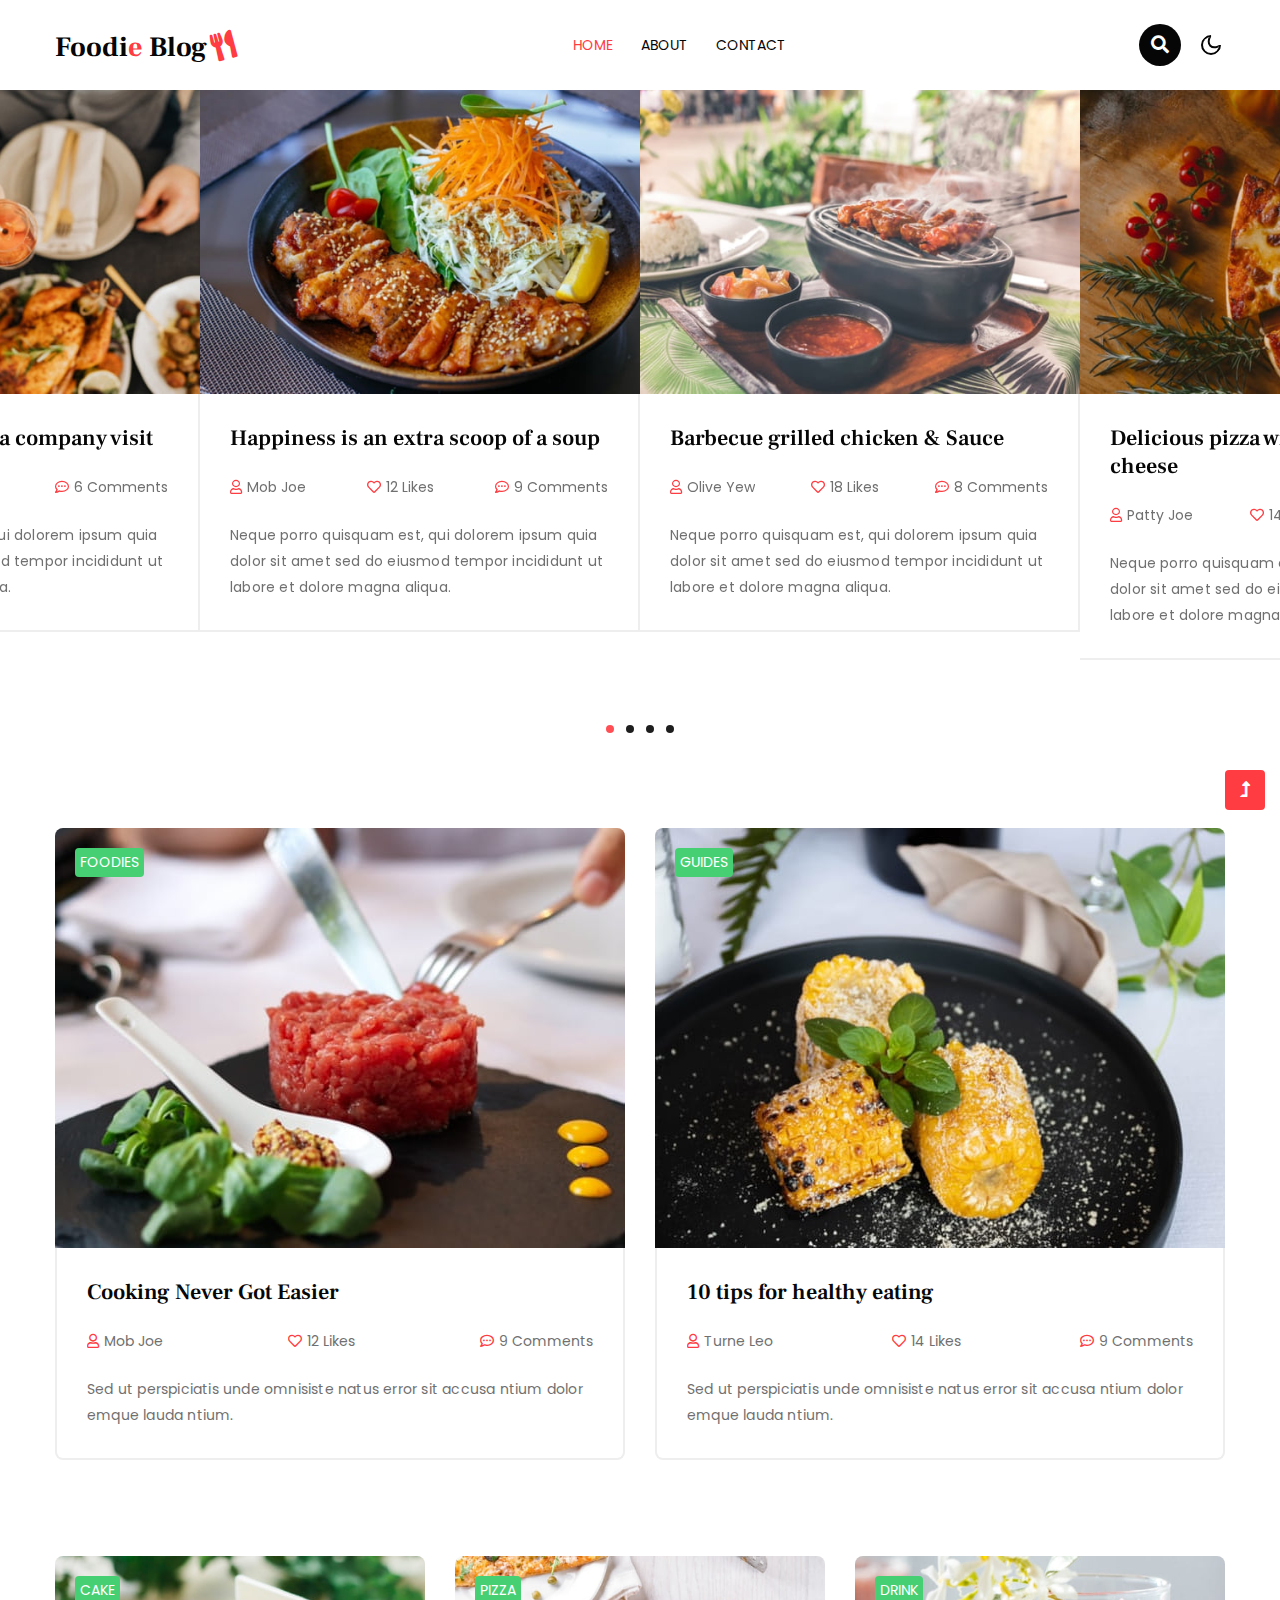
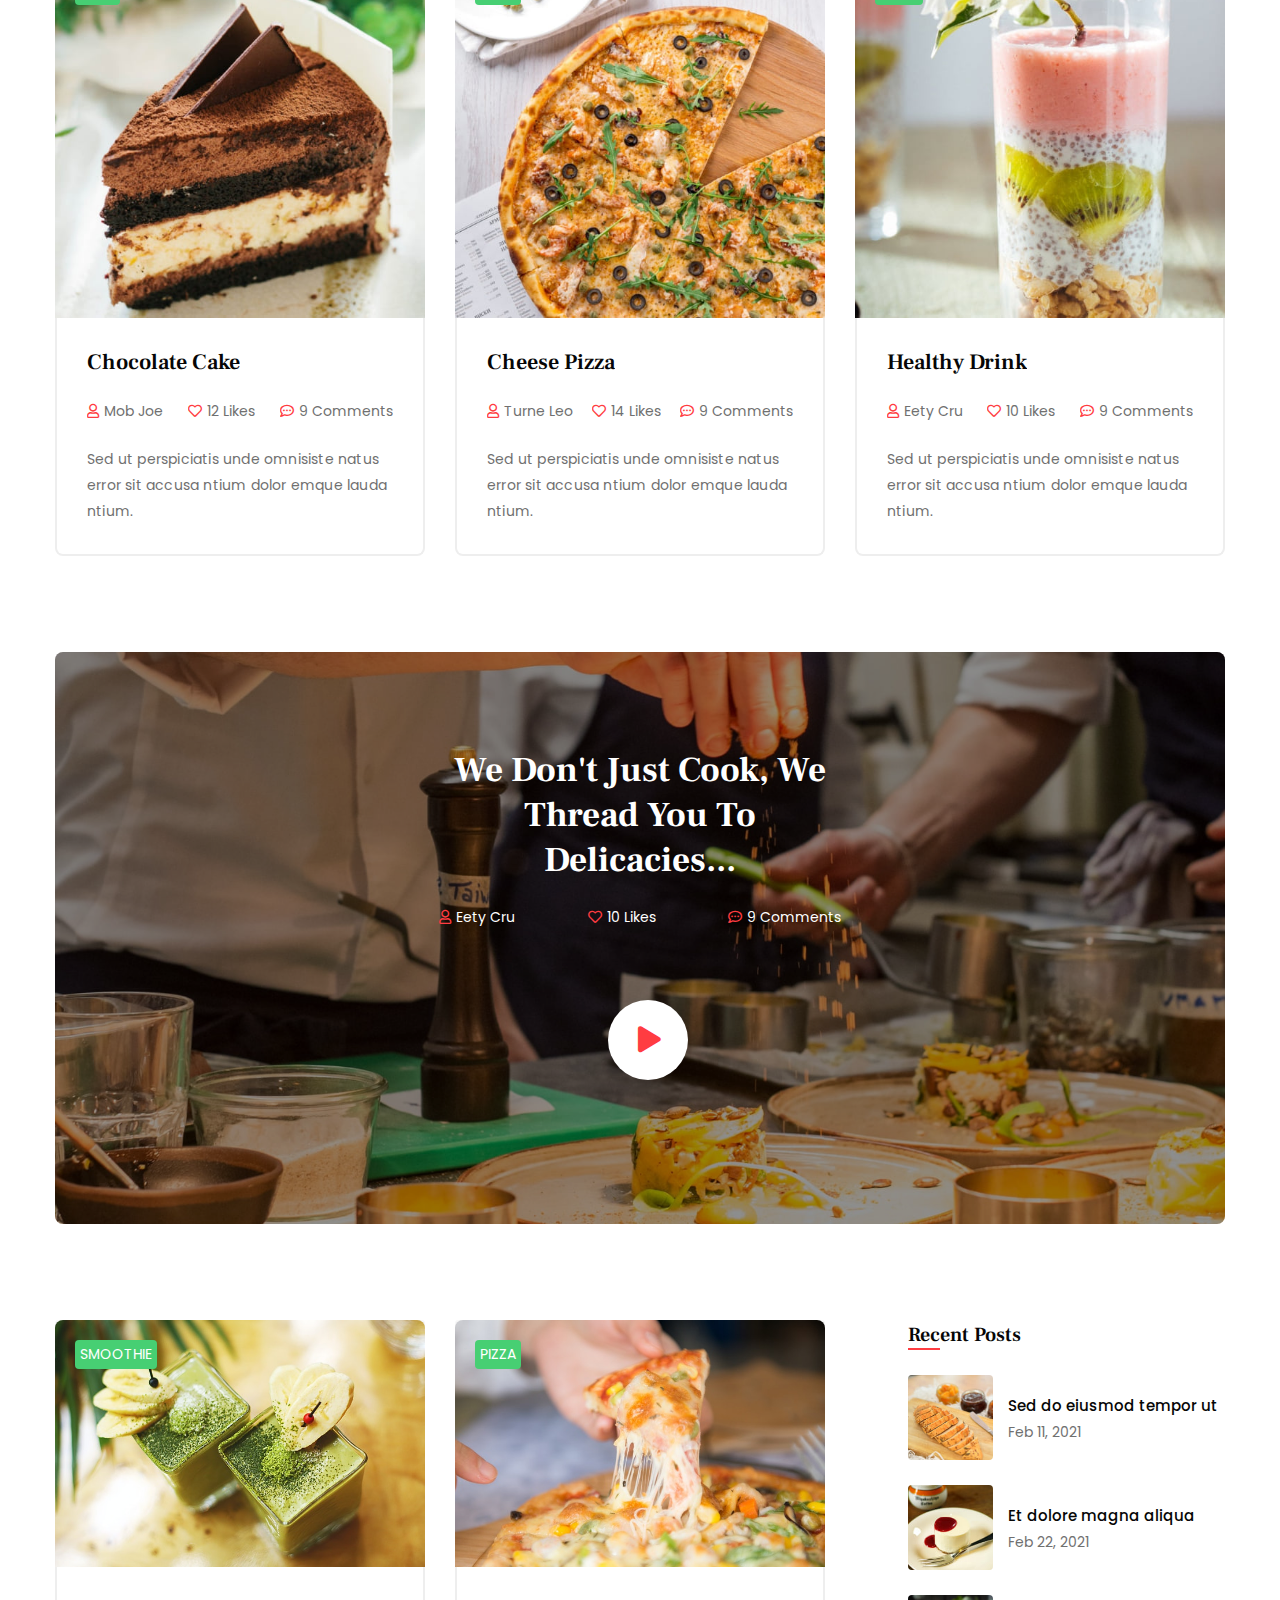
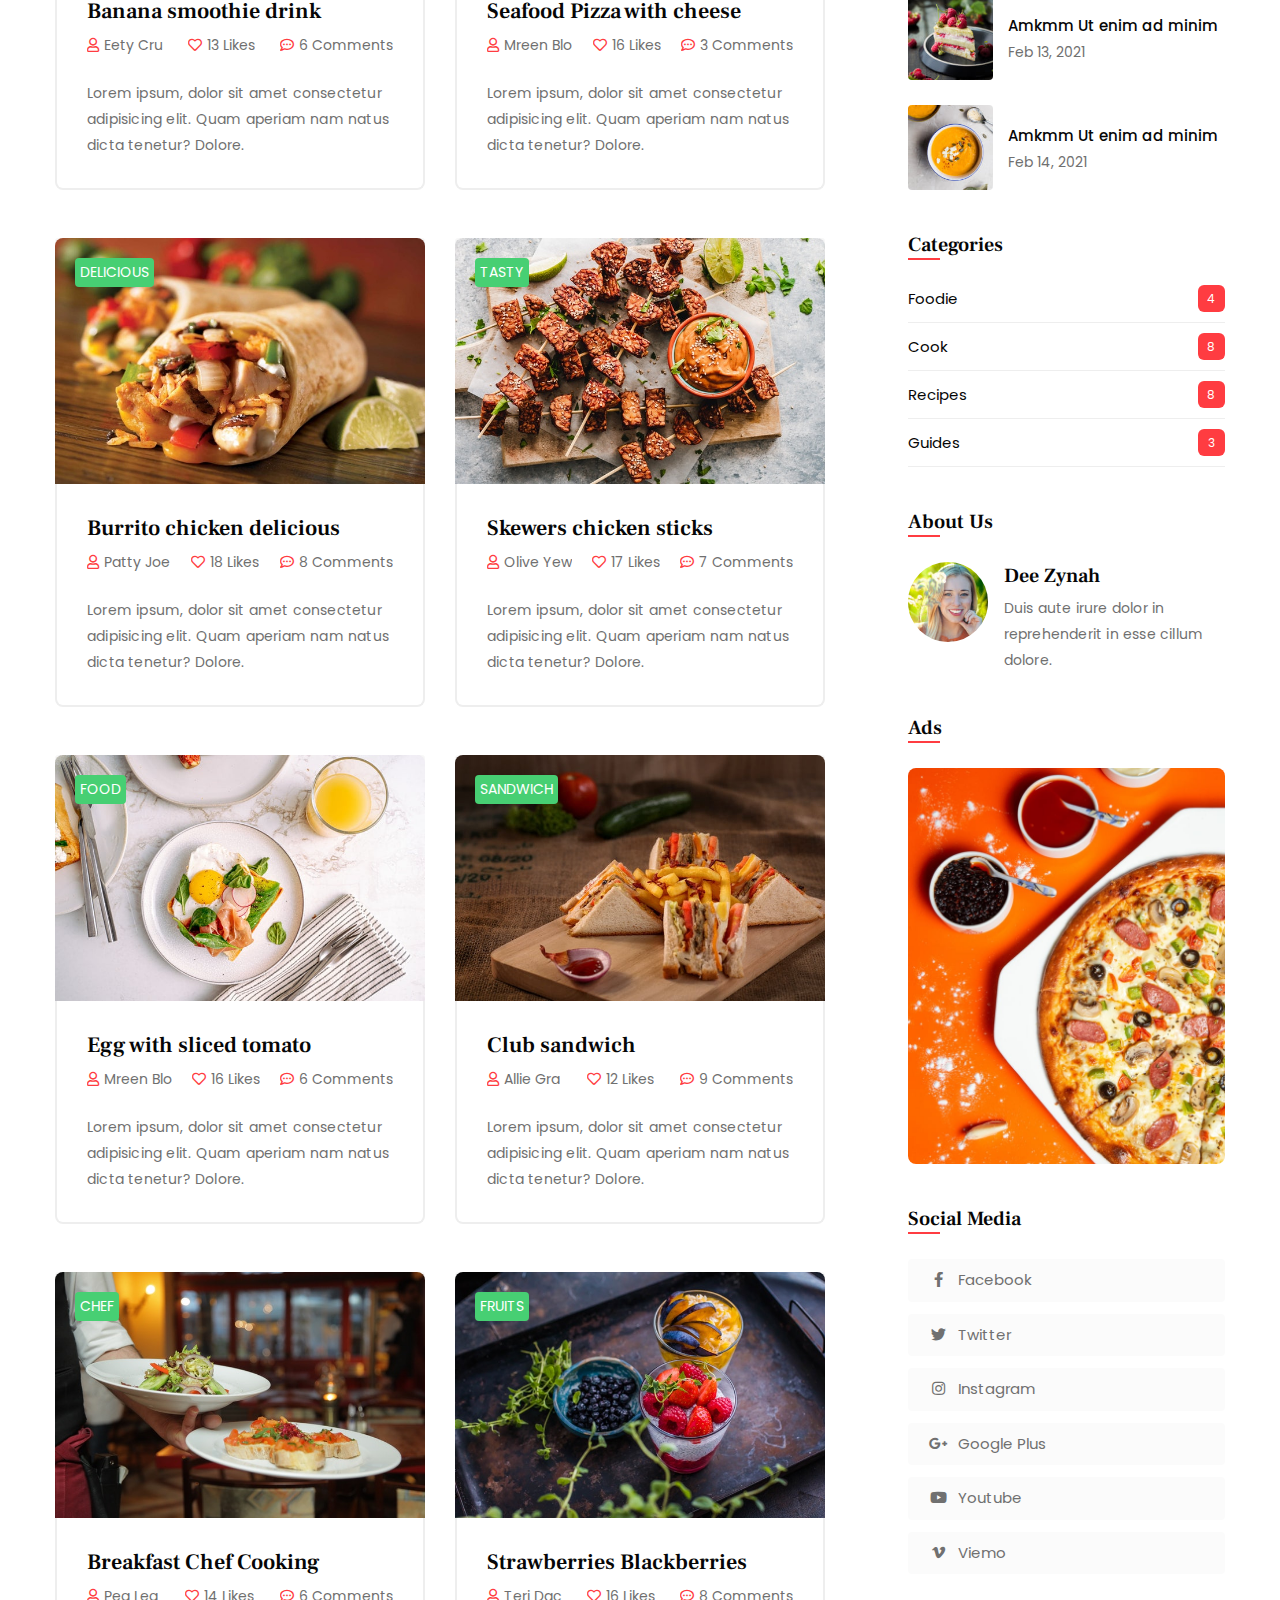
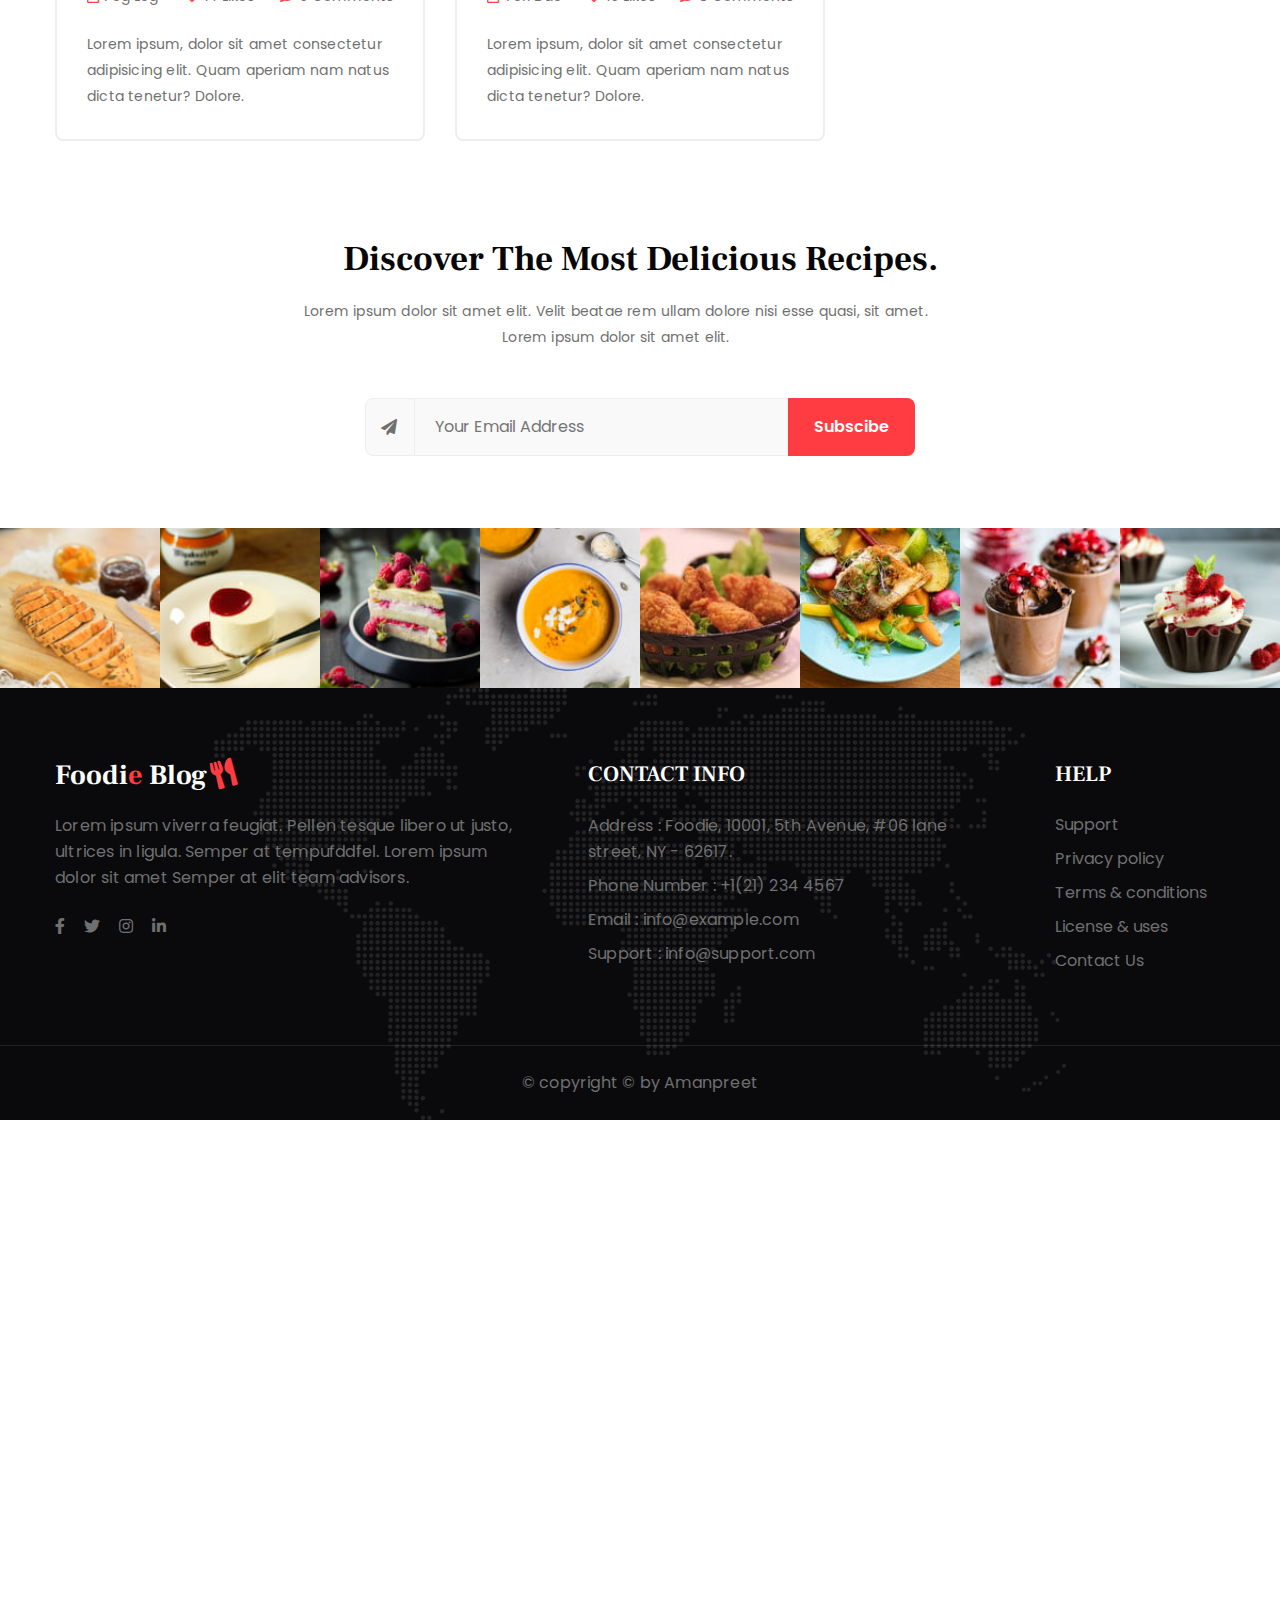
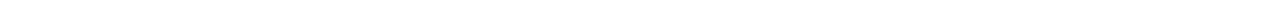
==== index.html @ ee189dec "4th commit" ====
<!doctype html>
<html lang="en">

<head>
    <!-- Required meta tags -->
    <meta charset="utf-8">
    <meta name="viewport" content="width=device-width, initial-scale=1, shrink-to-fit=no">
    <title>Foodie Blog - Blog Category Bootstrap Responsive Website Template - Home : W3Layouts</title>
    <!-- google-fonts -->
    <link href="//fonts.googleapis.com/css2?family=Frank+Ruhl+Libre:wght@300;400;500;700;900&display=swap"
        rel="stylesheet">
    <link
        href="//fonts.googleapis.com/css2?family=Poppins:ital,wght@0,100;0,200;0,300;0,400;0,500;0,600;0,700;0,800;0,900;1,100;1,200;1,300;1,400;1,500;1,600;1,700;1,800;1,900&display=swap"
        rel="stylesheet">
    <!-- //google-fonts -->
    <!-- Template CSS Style link -->
    <link rel="stylesheet" href="assets/css/style-starter.css">

    <title>My Website</title>
  <style>
    #webchat {
      height: 500px;
      width: 100%;
    }
  </style>
</head>
</head>

<body>
    <!--header-->
    <header id="site-header" class="fixed-top">
        <div class="container">
            <nav class="navbar navbar-expand-lg stroke">
                <h1>
                    <a class="navbar-brand" href="index.html">
                        Foodi<span>e</span> Blog<i class="fas fa-utensils"></i>
                    </a>
                </h1>
                <!-- if logo is image enable this   
    <a class="navbar-brand" href="#index.html">
        <img src="image-path" alt="Your logo" title="Your logo" style="height:35px;" />
    </a> -->
                <button class="navbar-toggler  collapsed bg-gradient" type="button" data-toggle="collapse"
                    data-target="#navbarTogglerDemo02" aria-controls="navbarTogglerDemo02" aria-expanded="false"
                    aria-label="Toggle navigation">
                    <span class="navbar-toggler-icon fa icon-expand fa-bars"></span>
                    <span class="navbar-toggler-icon fa icon-close fa-times"></span>
                </button>

                <div class="collapse navbar-collapse" id="navbarTogglerDemo02">
                    <ul class="navbar-nav mx-lg-auto">
                        <li class="nav-item active">
                            <a class="nav-link" href="index.html">Home <span class="sr-only">(current)</span></a>
                        </li>
                        <li class="nav-item">
                            <a class="nav-link" href="about.html">About</a>
                        </li>
                        <li class="nav-item">
                            <a class="nav-link" href="contact.html">Contact</a>
                        </li>
                    </ul>
                </div>
                <!-- search button -->
                <div class="search-right ml-lg-3">
                    <div class="search-container">
                        <form action="/search" method="get">
                            <input class="search expandright" id="searchright" type="search" name="q"
                                placeholder="Search">
                            <label class="button searchbutton" for="searchright"><i class="fas fa-search"></i></label>
                        </form>
                    </div>
                </div>
                <!-- //search button -->
                <!-- toggle switch for light and dark theme -->
                <div class="cont-ser-position">
                    <nav class="navigation">
                        <div class="theme-switch-wrapper">
                            <label class="theme-switch" for="checkbox">
                                <input type="checkbox" id="checkbox">
                                <div class="mode-container">
                                    <i class="gg-sun"></i>
                                    <i class="gg-moon"></i>
                                </div>
                            </label>
                        </div>
                    </nav>
                </div>
                <!-- //toggle switch for light and dark theme -->
            </nav>
        </div>
    </header>
    <!--//header-->

    <!-- banner blog section -->
    <section class="w3l-banner-blog py-5">
        <div class="w3l-main-blog py-4">
            <div class="owl-blog owl-carousel owl-theme">
                <div class="item">
                    <div class="news-img position-relative">
                        <a href="blog-single.html"><img src="assets/images/banner-blog1.jpg" class="img-fluid img-responsive"
                                alt="news image"></a>
                        <div class="title-wrap">
                            <h4 class="title"><a href="blog-single.html">Happiness is an extra scoop of a soup</a></h4>
                            <ul class="admin-list mt-2 mb-4">
                                <li><a href="#blog"><i class="far fa-user"></i>Mob Joe
                                    </a></li>
                                <li><a href="#blog"><i class="far fa-heart"></i>12 Likes</a></li>
                                <li><a href="#blog"><i class="far fa-comment-dots"></i>9 Comments</a>
                                </li>
                            </ul>
                            <p>Neque porro quisquam est, qui dolorem ipsum quia dolor sit amet sed do eiusmod tempor
                                incididunt ut labore et dolore magna aliqua.</p>
                        </div>
                    </div>
                </div>
                <div class="item">
                    <div class="news-img">
                        <a href="blog-single.html"><img src="assets/images/banner-blog2.jpg" class="img-fluid img-responsive"
                                alt="news image"></a>
                        <div class="title-wrap">
                            <h4 class="title"><a href="blog-single.html">Barbecue grilled chicken & Sauce</a></h4>
                            <ul class="admin-list mt-2 mb-4">
                                <li><a href="#blog"><i class="far fa-user"></i>Olive Yew
                                    </a></li>
                                <li><a href="#blog"><i class="far fa-heart"></i>18 Likes</a></li>
                                <li><a href="#blog"><i class="far fa-comment-dots"></i>8 Comments</a>
                                </li>
                            </ul>
                            <p>Neque porro quisquam est, qui dolorem ipsum quia dolor sit amet sed do eiusmod tempor
                                incididunt ut labore et dolore magna aliqua.</p>
                        </div>
                    </div>
                </div>
                <div class="item">
                    <div class="news-img">
                        <a href="blog-single.html"><img src="assets/images/banner-blog3.jpg" class="img-fluid img-responsive"
                                alt="news image"></a>
                        <div class="title-wrap">
                            <h4 class="title"><a href="blog-single.html">Delicious pizza with mozzarella cheese</a></h4>
                            <ul class="admin-list mt-2 mb-4">
                                <li><a href="#blog"><i class="far fa-user"></i>Patty Joe
                                    </a></li>
                                <li><a href="#blog"><i class="far fa-heart"></i>14 Likes</a></li>
                                <li><a href="#blog"><i class="far fa-comment-dots"></i>5 Comments</a>
                                </li>
                            </ul>
                            <p>Neque porro quisquam est, qui dolorem ipsum quia dolor sit amet sed do eiusmod tempor
                                incididunt ut labore et dolore magna aliqua.</p>
                        </div>
                    </div>
                </div>
                <div class="item">
                    <div class="news-img">
                        <a href="blog-single.html"><img src="assets/images/banner-blog6.jpg" class="img-fluid img-responsive"
                                alt="news image"></a>
                        <div class="title-wrap">
                            <h4 class="title"><a href="blog-single.html">How to make a quick and easy breakfast?</a></h4>
                            <ul class="admin-list mt-2 mb-4">
                                <li><a href="#blog"><i class="far fa-user"></i>Mreen Blo
                                    </a></li>
                                <li><a href="#blog"><i class="far fa-heart"></i>13 Likes</a></li>
                                <li><a href="#blog"><i class="far fa-comment-dots"></i>6 Comments</a>
                                </li>
                            </ul>
                            <p>Neque porro quisquam est, qui dolorem ipsum quia dolor sit amet sed do eiusmod tempor
                                incididunt ut labore et dolore magna aliqua.</p>
                        </div>
                    </div>
                </div>
                <div class="item">
                    <div class="news-img">
                        <a href="blog-single.html"><img src="assets/images/banner-blog5.jpg" class="img-fluid img-responsive"
                                alt="news image"></a>
                        <div class="title-wrap">
                            <h4 class="title"><a href="blog-single.html">Breakfast with Bun & White cream</a></h4>
                            <ul class="admin-list mt-2 mb-4">
                                <li><a href="#blog"><i class="far fa-user"></i>Allie Gra
                                    </a></li>
                                <li><a href="#blog"><i class="far fa-heart"></i>14 Likes</a></li>
                                <li><a href="#blog"><i class="far fa-comment-dots"></i>7 Comments</a>
                                </li>
                            </ul>
                            <p>Neque porro quisquam est, qui dolorem ipsum quia dolor sit amet sed do eiusmod tempor
                                incididunt ut labore et dolore magna aliqua.</p>
                        </div>
                    </div>
                </div>
                <div class="item">
                    <div class="news-img">
                        <a href="blog-single.html"><img src="assets/images/banner-blog8.jpg" class="img-fluid img-responsive"
                                alt="news image"></a>
                        <div class="title-wrap">
                            <h4 class="title"><a href="blog-single.html">12 must-eat breakfast egg sandwiches</a></h4>
                            <ul class="admin-list mt-2 mb-4">
                                <li><a href="#blog"><i class="far fa-user"></i>Peg Leg
                                    </a></li>
                                <li><a href="#blog"><i class="far fa-heart"></i>16 Likes</a></li>
                                <li><a href="#blog"><i class="far fa-comment-dots"></i>8 Comments</a>
                                </li>
                            </ul>
                            <p>Neque porro quisquam est, qui dolorem ipsum quia dolor sit amet sed do eiusmod tempor
                                incididunt ut labore et dolore magna aliqua.</p>
                        </div>
                    </div>
                </div>
                <div class="item">
                    <div class="news-img">
                        <a href="blog-single.html"><img src="assets/images/banner-blog4.jpg" class="img-fluid img-responsive"
                                alt="news image"></a>
                        <div class="title-wrap">
                            <h4 class="title"><a href="blog-single.html">The plate of rice & cooked meat</a></h4>
                            <ul class="admin-list mt-2 mb-4">
                                <li><a href="#blog"><i class="far fa-user"></i>Teri Dac
                                    </a></li>
                                <li><a href="#blog"><i class="far fa-heart"></i>14 Likes</a></li>
                                <li><a href="#blog"><i class="far fa-comment-dots"></i>4 Comments</a>
                                </li>
                            </ul>
                            <p>Neque porro quisquam est, qui dolorem ipsum quia dolor sit amet sed do eiusmod tempor
                                incididunt ut labore et dolore magna aliqua.</p>
                        </div>
                    </div>
                </div>
                <div class="item">
                    <div class="news-img">
                        <a href="blog-single.html"><img src="assets/images/banner-blog7.jpg" class="img-fluid img-responsive"
                                alt="news image"></a>
                        <div class="title-wrap">
                            <h4 class="title"><a href="blog-single.html">Best foods to take for a company visit</a></h4>
                            <ul class="admin-list mt-2 mb-4">
                                <li><a href="#blog"><i class="far fa-user"></i>Aida Bue
                                    </a></li>
                                <li><a href="#blog"><i class="far fa-heart"></i>10 Likes</a></li>
                                <li><a href="#blog"><i class="far fa-comment-dots"></i>6 Comments</a>
                                </li>
                            </ul>
                            <p>Neque porro quisquam est, qui dolorem ipsum quia dolor sit amet sed do eiusmod tempor
                                incididunt ut labore et dolore magna aliqua.</p>
                        </div>
                    </div>
                </div>
            </div>
        </div>
    </section>
    <!-- //banner blog section -->

    <!-- 2 col section -->
    <section class="w3l-blog-sec py-5">
        <div class="container py-md-5 py-4">
            <div class="row justify-content-center">
                <div class="col-md-6">
                    <div class="blog-info">
                        <div class="position-relative">
                            <a href="#blog">
                                <img class="img-fluid" src="assets/images/banner-b1.jpg" alt="blog-image">
                            </a>
                            <a href="blog-single.html" class="category-style">Foodies</a>
                        </div>
                        <div class="title-wrap title-wrap-2">
                            <h4 class="title"><a href="#blog">Cooking Never Got Easier</a></h4>
                            <ul class="admin-list mt-2 mb-4">
                                <li><a href="#blog"><i class="far fa-user"></i>Mob Joe
                                    </a></li>
                                <li><a href="#blog"><i class="far fa-heart"></i>12 Likes</a></li>
                                <li><a href="#blog"><i class="far fa-comment-dots"></i>9 Comments</a>
                                </li>
                            </ul>
                            <p>Sed ut perspiciatis unde omnisiste natus error sit accusa ntium dolor emque
                                lauda ntium.</p>
                        </div>
                    </div>
                </div>
                <div class="col-md-6 mt-md-0 mt-4">
                    <div class="blog-info">
                        <div class="position-relative">
                            <a href="#blog">
                                <img class="img-fluid" src="assets/images/banner-b2.jpg" alt="blog-image">
                            </a>
                            <a href="blog-single.html" class="category-style">Guides</a>
                        </div>
                        <div class="title-wrap title-wrap-2">
                            <h4 class="title"><a href="#blog">10 tips for healthy eating</a></h4>
                            <ul class="admin-list mt-2 mb-4">
                                <li><a href="#blog"><i class="far fa-user"></i>Turne Leo
                                    </a></li>
                                <li><a href="#blog"><i class="far fa-heart"></i>14 Likes</a></li>
                                <li><a href="#blog"><i class="far fa-comment-dots"></i>9 Comments</a>
                                </li>
                            </ul>
                            <p>Sed ut perspiciatis unde omnisiste natus error sit accusa ntium dolor emque
                                lauda ntium.</p>
                        </div>
                    </div>
                </div>
            </div>
        </div>
    </section>
    <!-- //2 col section -->

    <!-- 3 col section -->
    <section class="w3l-blog-sec">
        <div class="container">
            <div class="row justify-content-center">
                <div class="col-xl-4 col-md-6">
                    <div class="blog-info">
                        <div class="position-relative">
                            <a href="#blog">
                                <img class="img-fluid" src="assets/images/banner-bo1.jpg" alt="blog-image">
                            </a>
                            <a href="blog-single.html" class="category-style">Cake</a>
                        </div>
                        <div class="title-wrap title-wrap-2">
                            <h4 class="title"><a href="#blog">Chocolate Cake</a></h4>
                            <ul class="admin-list mt-2 mb-4">
                                <li><a href="#blog"><i class="far fa-user"></i>Mob Joe
                                    </a></li>
                                <li><a href="#blog"><i class="far fa-heart"></i>12 Likes</a></li>
                                <li><a href="#blog"><i class="far fa-comment-dots"></i>9 Comments</a>
                                </li>
                            </ul>
                            <p>Sed ut perspiciatis unde omnisiste natus error sit accusa ntium dolor emque
                                lauda ntium.</p>
                        </div>
                    </div>
                </div>
                <div class="col-xl-4 col-md-6 mt-md-0 mt-4">
                    <div class="blog-info">
                        <div class="position-relative">
                            <a href="#blog">
                                <img class="img-fluid" src="assets/images/banner-bo2.jpg" alt="blog-image">
                            </a>
                            <a href="blog-single.html" class="category-style">Pizza</a>
                        </div>
                        <div class="title-wrap title-wrap-2">
                            <h4 class="title"><a href="#blog">Cheese Pizza</a></h4>
                            <ul class="admin-list mt-2 mb-4">
                                <li><a href="#blog"><i class="far fa-user"></i>Turne Leo
                                    </a></li>
                                <li><a href="#blog"><i class="far fa-heart"></i>14 Likes</a></li>
                                <li><a href="#blog"><i class="far fa-comment-dots"></i>9 Comments</a>
                                </li>
                            </ul>
                            <p>Sed ut perspiciatis unde omnisiste natus error sit accusa ntium dolor emque
                                lauda ntium.</p>
                        </div>
                    </div>
                </div>
                <div class="col-xl-4 col-md-6 mt-xl-0 mt-lg-5 mt-4">
                    <div class="blog-info">
                        <div class="position-relative">
                            <a href="#blog">
                                <img class="img-fluid" src="assets/images/banner-bo3.jpg" alt="blog-image">
                            </a>
                            <a href="blog-single.html" class="category-style">Drink</a>
                        </div>
                        <div class="title-wrap title-wrap-2">
                            <h4 class="title"><a href="#blog">Healthy Drink</a> </h4>
                            <ul class="admin-list mt-2 mb-4">
                                <li><a href="#blog"><i class="far fa-user"></i>Eety Cru
                                    </a></li>
                                <li><a href="#blog"><i class="far fa-heart"></i>10 Likes</a></li>
                                <li><a href="#blog"><i class="far fa-comment-dots"></i>9 Comments</a>
                                </li>
                            </ul>
                            <p>Sed ut perspiciatis unde omnisiste natus error sit accusa ntium dolor emque
                                lauda ntium.</p>
                        </div>
                    </div>
                </div>
            </div>
        </div>
    </section>
    <!-- //3 col section -->

    <!-- bg with video icon -->
    <section class="w3l-covers-14 pt-5">
        <div class="container pt-md-5 pt-4">
            <div class="blog-play-w3 text-center py-5">
                <div class="mx-auto py-5 px-4" style="max-width:450px;">
                    <h3 class="title-style text-white">We don't just cook, we thread you to delicacies...</h3>
                    <ul class="admin-list mt-4 mb-4">
                        <li><a href="#blog" class="text-white"><i class="far fa-user"></i>Eety Cru
                            </a></li>
                        <li><a href="#blog" class="text-white"><i class="far fa-heart"></i>10 Likes</a></li>
                        <li><a href="#blog" class="text-white"><i class="far fa-comment-dots"></i>9
                                Comments</a>
                        </li>
                    </ul>
                    <div class="video-section mt-5 pt-4 pb-5">
                        <!--//video-->
                        <a href="#small-dialog" class="popup-with-zoom-anim play-view text-center pl-3">
                            <span class="video-play-icon">
                                <span class="fas fa-play"></span>
                            </span>
                        </a>
                        <!-- dialog itself, mfp-hide class is required to make dialog hidden -->
                        <div id="small-dialog" class="zoom-anim-dialog mfp-hide">
                            <iframe src="https://player.vimeo.com/video/192089758" frameborder="0"
                                allow="autoplay; fullscreen" allowfullscreen></iframe>
                        </div>
                        <!--//video-->
                    </div>
                </div>
            </div>
        </div>
    </section>
    <!-- //bg with video icon -->

    <!-- blog page -->
    <section class="w3l-text-11 py-5">
        <div class="container py-md-5 py-4">
            <div class="row">
                <div class="col-lg-8 text11-content">
                    <div class="row">
                        <div class="col-sm-6 card">
                            <div class="card-header p-0 position-relative border-0">
                                <a href="#blog">
                                    <img class="card-img-bottom d-block radius-image" src="assets/images/blog1.jpg"
                                        alt="Card image cap">
                                </a>
                                <a href="blog-single.html" class="category-style">Smoothie</a>
                            </div>
                            <div class="title-wrap title-wrap-2">
                                <h4 class="title"><a href="#blog">Banana smoothie drink</a></h4>
                                <ul class="admin-list mt-2 mb-4">
                                    <li><a href="#blog"><i class="far fa-user"></i>Eety Cru
                                        </a></li>
                                    <li><a href="#blog"><i class="far fa-heart"></i>13 Likes</a></li>
                                    <li><a href="#blog"><i class="far fa-comment-dots"></i>6 Comments</a>
                                    </li>
                                </ul>
                                <p>Lorem ipsum, dolor sit amet consectetur adipisicing elit. Quam aperiam nam natus
                                    dicta tenetur? Dolore.
                                </p>
                            </div>
                        </div>
                        <div class="col-sm-6 card mt-sm-0 mt-4">
                            <div class="card-header p-0 position-relative border-0">
                                <a href="#blog">
                                    <img class="card-img-bottom d-block radius-image" src="assets/images/blog2.jpg"
                                        alt="Card image cap">
                                </a>
                                <a href="blog-single.html" class="category-style">Pizza</a>
                            </div>
                            <div class="title-wrap title-wrap-2">
                                <h4 class="title"><a href="#blog">Seafood Pizza with cheese</a></h4>
                                <ul class="admin-list mt-2 mb-4">
                                    <li><a href="#blog"><i class="far fa-user"></i>Mreen Blo
                                        </a></li>
                                    <li><a href="#blog"><i class="far fa-heart"></i>16 Likes</a></li>
                                    <li><a href="#blog"><i class="far fa-comment-dots"></i>3 Comments</a>
                                    </li>
                                </ul>
                                <p>Lorem ipsum, dolor sit amet consectetur adipisicing elit. Quam aperiam nam natus
                                    dicta tenetur? Dolore.
                                </p>
                            </div>
                        </div>
                        <div class="col-sm-6 card mt-lg-5 mt-4">
                            <div class="card-header p-0 position-relative border-0">
                                <a href="#blog">
                                    <img class="card-img-bottom d-block radius-image" src="assets/images/blog3.jpg"
                                        alt="Card image cap">
                                </a>
                                <a href="blog-single.html" class="category-style">Delicious</a>
                            </div>
                            <div class="title-wrap title-wrap-2">
                                <h4 class="title"><a href="#blog">Burrito chicken delicious </a></h4>
                                <ul class="admin-list mt-2 mb-4">
                                    <li><a href="#blog"><i class="far fa-user"></i>Patty Joe
                                        </a></li>
                                    <li><a href="#blog"><i class="far fa-heart"></i>18 Likes</a></li>
                                    <li><a href="#blog"><i class="far fa-comment-dots"></i>8 Comments</a>
                                    </li>
                                </ul>
                                <p>Lorem ipsum, dolor sit amet consectetur adipisicing elit. Quam aperiam nam natus
                                    dicta tenetur? Dolore.
                                </p>
                            </div>
                        </div>
                        <div class="col-sm-6 card mt-lg-5 mt-4">
                            <div class="card-header p-0 position-relative border-0">
                                <a href="#blog">
                                    <img class="card-img-bottom d-block radius-image" src="assets/images/blog4.jpg"
                                        alt="Card image cap">
                                </a>
                                <a href="blog-single.html" class="category-style">Tasty</a>
                            </div>
                            <div class="title-wrap title-wrap-2">
                                <h4 class="title"><a href="#blog">Skewers chicken sticks</a></h4>
                                <ul class="admin-list mt-2 mb-4">
                                    <li><a href="#blog"><i class="far fa-user"></i>Olive Yew
                                        </a></li>
                                    <li><a href="#blog"><i class="far fa-heart"></i>17 Likes</a></li>
                                    <li><a href="#blog"><i class="far fa-comment-dots"></i>7 Comments</a>
                                    </li>
                                </ul>
                                <p>Lorem ipsum, dolor sit amet consectetur adipisicing elit. Quam aperiam nam natus
                                    dicta tenetur? Dolore.
                                </p>
                            </div>
                        </div>
                        <div class="col-sm-6 card mt-lg-5 mt-4">
                            <div class="card-header p-0 position-relative border-0">
                                <a href="#blog">
                                    <img class="card-img-bottom d-block radius-image" src="assets/images/blog5.jpg"
                                        alt="Card image cap">
                                </a>
                                <a href="blog-single.html" class="category-style">Food</a>
                            </div>
                            <div class="title-wrap title-wrap-2">
                                <h4 class="title"><a href="#blog">Egg with sliced tomato</a></h4>
                                <ul class="admin-list mt-2 mb-4">
                                    <li><a href="#blog"><i class="far fa-user"></i>Mreen Blo
                                        </a></li>
                                    <li><a href="#blog"><i class="far fa-heart"></i>16 Likes</a></li>
                                    <li><a href="#blog"><i class="far fa-comment-dots"></i>6 Comments</a>
                                    </li>
                                </ul>
                                <p>Lorem ipsum, dolor sit amet consectetur adipisicing elit. Quam aperiam nam natus
                                    dicta tenetur? Dolore.
                                </p>
                            </div>
                        </div>
                        <div class="col-sm-6 card mt-lg-5 mt-4">
                            <div class="card-header p-0 position-relative border-0">
                                <a href="#blog">
                                    <img class="card-img-bottom d-block radius-image" src="assets/images/blog6.jpg"
                                        alt="Card image cap">
                                </a>
                                <a href="blog-single.html" class="category-style">Sandwich</a>
                            </div>
                            <div class="title-wrap title-wrap-2">
                                <h4 class="title"><a href="#blog">Club sandwich </a></h4>
                                <ul class="admin-list mt-2 mb-4">
                                    <li><a href="#blog"><i class="far fa-user"></i>Allie Gra
                                        </a></li>
                                    <li><a href="#blog"><i class="far fa-heart"></i>12 Likes</a></li>
                                    <li><a href="#blog"><i class="far fa-comment-dots"></i>9 Comments</a>
                                    </li>
                                </ul>
                                <p>Lorem ipsum, dolor sit amet consectetur adipisicing elit. Quam aperiam nam natus
                                    dicta tenetur? Dolore.
                                </p>
                            </div>
                        </div>
                        <div class="col-sm-6 card mt-lg-5 mt-4">
                            <div class="card-header p-0 position-relative border-0">
                                <a href="#blog">
                                    <img class="card-img-bottom d-block radius-image" src="assets/images/blog7.jpg"
                                        alt="Card image cap">
                                </a>
                                <a href="blog-single.html" class="category-style">Chef</a>
                            </div>
                            <div class="title-wrap title-wrap-2">
                                <h4 class="title"><a href="#blog">Breakfast Chef Cooking</a></h4>
                                <ul class="admin-list mt-2 mb-4">
                                    <li><a href="#blog"><i class="far fa-user"></i>Peg Leg
                                        </a></li>
                                    <li><a href="#blog"><i class="far fa-heart"></i>14 Likes</a></li>
                                    <li><a href="#blog"><i class="far fa-comment-dots"></i>6 Comments</a>
                                    </li>
                                </ul>
                                <p>Lorem ipsum, dolor sit amet consectetur adipisicing elit. Quam aperiam nam natus
                                    dicta tenetur? Dolore.
                                </p>
                            </div>
                        </div>
                        <div class="col-sm-6 card mt-lg-5 mt-4">
                            <div class="card-header p-0 position-relative border-0">
                                <a href="#blog">
                                    <img class="card-img-bottom d-block radius-image" src="assets/images/blog8.jpg"
                                        alt="Card image cap">
                                </a>
                                <a href="blog-single.html" class="category-style">Fruits</a>
                            </div>
                            <div class="title-wrap title-wrap-2">
                                <h4 class="title"><a href="#blog">Strawberries Blackberries</a></h4>
                                <ul class="admin-list mt-2 mb-4">
                                    <li><a href="#blog"><i class="far fa-user"></i>Teri Dac
                                        </a></li>
                                    <li><a href="#blog"><i class="far fa-heart"></i>16 Likes</a></li>
                                    <li><a href="#blog"><i class="far fa-comment-dots"></i>8 Comments</a>
                                    </li>
                                </ul>
                                <p>Lorem ipsum, dolor sit amet consectetur adipisicing elit. Quam aperiam nam natus
                                    dicta tenetur? Dolore.
                                </p>
                            </div>
                        </div>
                    </div>
                </div>
                <div class="sidebar-side col-lg-4 pl-lg-5 mt-lg-0 mt-5">
                    <aside class="sidebar">
                        <!-- Popular Post Widget-->
                        <div class="sidebar-widget popular-posts">
                            <div class="sidebar-title">
                                <h4>Recent Posts</h4>
                            </div>
                            <article class="post">
                                <img src="assets/images/blog-s1.jpg" alt="">
                                <div class="text">
                                    <a href="#blog">Sed do eiusmod tempor ut </a>
                                    <div class="post-info">Feb 11, 2021</div>
                                </div>
                            </article>

                            <article class="post">
                                <img src="assets/images/blog-s2.jpg" alt="">
                                <div class="text">
                                    <a href="#blog">Et dolore magna aliqua </a>
                                    <div class="post-info">Feb 22, 2021</div>
                                </div>

                            </article>

                            <article class="post">
                                <img src="assets/images/blog-s3.jpg" alt="">
                                <div class="text"><a href="#blog">Amkmm Ut enim ad minim</a>
                                    <div class="post-info">Feb 13, 2021</div>
                                </div>
                            </article>

                            <article class="post">
                                <img src="assets/images/blog-s4.jpg" alt="">
                                <div class="text"><a href="#blog">Amkmm Ut enim ad minim</a>
                                    <div class="post-info">Feb 14, 2021</div>
                                </div>
                            </article>
                        </div>

                        <!-- Category Widget -->
                        <div class="sidebar-widget sidebar-blog-category">
                            <div class="sidebar-title">
                                <h4>Categories</h4>
                            </div>
                            <ul class="blog-cat">
                                <li><a href="#link">Foodie
                                        <label>4</label></a></li>
                                <li><a href="#link">Cook
                                        <label>8</label></a></li>
                                <li><a href="#link"> Recipes
                                        <label>8</label></a></li>
                                <li><a href="#link"> Guides
                                        <label>3</label></a></li>
                            </ul>
                        </div>

                        <!-- about Widget -->
                        <div class="sidebar-widget about-widget">
                            <div class="sidebar-title">
                                <h4>About Us</h4>
                            </div>
                            <div class="d-flex">
                                <div class="img-about-w3 mr-3">
                                    <img src="assets/images/testi1.jpg" alt="" class="img-fluid" />
                                </div>
                                <div class="right-ab-block">
                                    <h3>Dee Zynah</h3>
                                    <p>Duis aute irure dolor in reprehenderit in esse cillum dolore.</p>
                                </div>
                            </div>
                        </div>

                        <!-- ads Widget -->
                        <div class="sidebar-widget">
                            <div class="sidebar-title">
                                <h4>Ads</h4>
                            </div>
                            <div class="ads-img-ab">
                                <a href="#blog"><img src="assets/images/ads.jpg" class="img-fluid" alt="" /></a>
                            </div>
                        </div>
                        <!-- social media Widget-->
                        <div class="sidebar-widget social-style">
                            <div class="sidebar-title">
                                <h4>Social Media</h4>
                            </div>
                            <a href="#facebook"><i class="fab fa-facebook-f"></i>Facebook</a>
                            <a href="#twitter"><i class="fab fa-twitter"></i>Twitter</a>
                            <a href="#instagram"><i class="fab fa-instagram"></i>Instagram</a>
                            <a href="#googleplus"><i class="fab fa-google-plus-g"></i>Google Plus</a>
                            <a href="#youtube"><i class="fab fa-youtube"></i>Youtube</a>
                            <a href="#viemo"><i class="fab fa-vimeo-v"></i>Viemo</a>
                        </div>

                    </aside>
                </div>
            </div>
        </div>
    </section>
    <!-- //blog page -->

    <!-- subscribe section -->
    <section class="w3l-project pb-5" id="subscribe">
        <div class="container pb-4">
            <div class="bottom-info">
                <div class="header-section text-center">
                    <h3 class="title-style">Discover the most delicious recipes.</h3>
                    <p class="mt-3 pr-lg-5">Lorem ipsum dolor sit amet elit. Velit beatae
                        rem ullam dolore nisi esse quasi, sit amet. Lorem ipsum dolor sit
                        amet elit.</p>
                </div>
                <form action="#" class="subscribe mt-5" method="post">
                    <div class="input-group-text"><i class="fas fa-paper-plane"></i></div>
                    <input type="email" name="email" placeholder="Your Email Address" required="">
                    <button class="btn btn-style">Subscibe</button>
                </form>
            </div>
        </div>
    </section>
    <!-- //subscribe section -->

    <!-- instagram-feeds -->
    <div class="projects" id="special">
        <div class="projects-grids">
            <div class="istagram-feeds">
                <div class="projects-w3l-grid-info">
                    <a href="blog-single.html"><img src="assets/images/blog-s1.jpg" class="img-fluid" alt="" />
                        <div class="content-overlay"></div>
                        <div class="content-details fadeIn-top">
                            <span class="fab fa-instagram"></span>
                        </div>
                    </a>
                </div>
                <div class="projects-w3l-grid-info">
                    <a href="blog-single.html"><img src="assets/images/blog-s2.jpg" class="img-fluid" alt="" />
                        <div class="content-overlay"></div>
                        <div class="content-details fadeIn-top">
                            <span class="fab fa-instagram"></span>
                        </div>
                    </a>
                </div>
                <div class="projects-w3l-grid-info">
                    <a href="blog-single.html"><img src="assets/images/blog-s3.jpg" class="img-fluid" alt="" />
                        <div class="content-overlay"></div>
                        <div class="content-details fadeIn-top">
                            <span class="fab fa-instagram"></span>
                        </div>
                    </a>
                </div>
                <div class="projects-w3l-grid-info">
                    <a href="blog-single.html"><img src="assets/images/blog-s4.jpg" class="img-fluid" alt="" />
                        <div class="content-overlay"></div>
                        <div class="content-details fadeIn-top">
                            <span class="fab fa-instagram"></span>
                        </div>
                    </a>
                </div>
                <div class="projects-w3l-grid-info">
                    <a href="blog-single.html"><img src="assets/images/blog-s5.jpg" class="img-fluid" alt="" />
                        <div class="content-overlay"></div>
                        <div class="content-details fadeIn-top">
                            <span class="fab fa-instagram"></span>
                        </div>
                    </a>
                </div>
                <div class="projects-w3l-grid-info">
                    <a href="blog-single.html"><img src="assets/images/blog-s6.jpg" class="img-fluid" alt="" />
                        <div class="content-overlay"></div>
                        <div class="content-details fadeIn-top">
                            <span class="fab fa-instagram"></span>
                        </div>
                    </a>
                </div>
                <div class="projects-w3l-grid-info">
                    <a href="blog-single.html"><img src="assets/images/blog-s8.jpg" class="img-fluid" alt="" />
                        <div class="content-overlay"></div>
                        <div class="content-details fadeIn-top">
                            <span class="fab fa-instagram"></span>
                        </div>
                    </a>
                </div>
                <div class="projects-w3l-grid-info">
                    <a href="blog-single.html"><img src="assets/images/blog-s7.jpg" class="img-fluid" alt="" />
                        <div class="content-overlay"></div>
                        <div class="content-details fadeIn-top">
                            <span class="fab fa-instagram"></span>
                        </div>
                    </a>
                </div>
            </div>
        </div>
    </div>
    <!-- //instagram-feeds -->

    <!-- footer -->
    <footer class="w3l-footer-29-main">
        <div class="footer-29 py-5">
            <div class="container py-sm-4">
                <div class="row footer-top-29">
                    <div class="col-lg-5 col-md-6 footer-list-29 footer-1">
                        <h2 class="mb-4">
                            <a class="footer-logo" href="index.html">
                                Foodi<span>e</span> Blog<i class="fas fa-utensils"></i>
                            </a>
                        </h2>
                        <p>Lorem ipsum viverra feugiat. Pellen tesque libero ut justo, ultrices in ligula. Semper at
                            tempufddfel. Lorem ipsum dolor sit amet Semper at elit team advisors.</p>
                        <div class="main-social-footer-29 mt-md-4 mt-3">
                            <a href="#facebook" class="facebook"><i class="fab fa-facebook-f"></i></a>
                            <a href="#twitter" class="twitter"><i class="fab fa-twitter"></i></a>
                            <a href="#instagram" class="instagram"><i class="fab fa-instagram"></i></a>
                            <a href="#linkedin" class="linkedin"><i class="fab fa-linkedin-in"></i></a>
                        </div>
                    </div>

                    <div class="col-xl-5 col-lg-4 col-md-6 footer-list-29 footer-1 px-xl-5 mt-md-0 mt-5">
                        <h6 class="footer-title-29">Contact Info </h6>
                        <p class="mb-2">Address : Foodie, 10001, 5th Avenue, #06 lane street, NY - 62617.
                        </p>
                        <p class="mb-2">Phone Number : <a href="tel:+1(21) 234 4567">+1(21) 234 4567</a></p>
                        <p class="mb-2">Email : <a href="mailto:info@example.com">info@example.com</a></p>
                        <p>Support : <a href="mailto:info@support.com">info@support.com</a></p>
                    </div>

                    <div class="col-xl-2 col-lg-3 col-md-6 col-sm-5 col-6 footer-list-29 footer-2 mt-lg-0 mt-5">
                        <ul>
                            <h6 class="footer-title-29">Help</h6>
                            <li><a href="#support">Support</a></li>
                            <li><a href="#privacy">Privacy policy</a></li>
                            <li><a href="#terms">Terms & conditions</a></li>
                            <li><a href="#license">License & uses</a></li>
                            <li><a href="contact.html">Contact Us</a></li>
                        </ul>
                    </div>
                </div>
            </div>
        </div>
        <!-- copyright -->
        <section class="w3l-copyright text-center">
            <div class="container">
                <p class="copy-footer-29">© copyright &copy; by Amanpreet</a></p>
            </div>
        </section>
        <!-- //copyright -->
    </footer>
    <!-- //footer -->

    <!-- Js scripts -->
    <!-- move top -->
    <button onclick="topFunction()" id="movetop" title="Go to top">
        <span class="fas fa-level-up-alt" aria-hidden="true"></span>
    </button>
    <script>
        // When the user scrolls down 20px from the top of the document, show the button
        window.onscroll = function () {
            scrollFunction()
        };

        function scrollFunction() {
            if (document.body.scrollTop > 20 || document.documentElement.scrollTop > 20) {
                document.getElementById("movetop").style.display = "block";
            } else {
                document.getElementById("movetop").style.display = "none";
            }
        }

        // When the user clicks on the button, scroll to the top of the document
        function topFunction() {
            document.body.scrollTop = 0;
            document.documentElement.scrollTop = 0;
        }
    </script>
    <!-- //move top -->

    <!-- common jquery plugin -->
    <script src="assets/js/jquery-3.3.1.min.js"></script>
    <!-- //common jquery plugin -->

    <!-- banner slider -->
    <script src="assets/js/owl.carousel.js"></script>
    <script>
        $(document).ready(function () {
            $('.owl-blog').owlCarousel({
                stagePadding: 200,
                loop: true,
                nav: false,
                responsiveClass: true,
                autoplay: true,
                autoplayTimeout: 5000,
                autoplaySpeed: 1000,
                autoplayHoverPause: false,
                responsive: {
                    0: {
                        items: 1,
                        stagePadding: 40,
                        nav: false
                    },
                    480: {
                        items: 1,
                        stagePadding: 40,
                        nav: true
                    },
                    667: {
                        items: 2,
                        stagePadding: 50,
                        nav: true
                    },
                    1000: {
                        items: 2,
                        nav: true
                    }
                }
            })
        })
    </script>
    <!-- //banner slider -->

    <!-- magnific popup -->
    <script src="assets/js/jquery.magnific-popup.min.js"></script>
    <script>
        $(document).ready(function () {
            $('.popup-with-zoom-anim').magnificPopup({
                type: 'inline',

                fixedContentPos: false,
                fixedBgPos: true,

                overflowY: 'auto',

                closeBtnInside: true,
                preloader: false,

                midClick: true,
                removalDelay: 300,
                mainClass: 'my-mfp-zoom-in'
            });

            $('.popup-with-move-anim').magnificPopup({
                type: 'inline',

                fixedContentPos: false,
                fixedBgPos: true,

                overflowY: 'auto',

                closeBtnInside: true,
                preloader: false,

                midClick: true,
                removalDelay: 300,
                mainClass: 'my-mfp-slide-bottom'
            });
        });
    </script>
    <!-- //magnific popup -->

    <!-- theme switch js (light and dark)-->
    <script src="assets/js/theme-change.js"></script>
    <!-- //theme switch js (light and dark)-->

    <!-- MENU-JS -->
    <script>
        $(window).on("scroll", function () {
            var scroll = $(window).scrollTop();

            if (scroll >= 80) {
                $("#site-header").addClass("nav-fixed");
            } else {
                $("#site-header").removeClass("nav-fixed");
            }
        });

        //Main navigation Active Class Add Remove
        $(".navbar-toggler").on("click", function () {
            $("header").toggleClass("active");
        });
        $(document).on("ready", function () {
            if ($(window).width() > 991) {
                $("header").removeClass("active");
            }
            $(window).on("resize", function () {
                if ($(window).width() > 991) {
                    $("header").removeClass("active");
                }
            });
        });
    </script>
    <!-- //MENU-JS -->

    <!-- disable body scroll which navbar is in active -->
    <script>
        $(function () {
            $('.navbar-toggler').click(function () {
                $('body').toggleClass('noscroll');
            })
        });
    </script>
    <!-- //disable body scroll which navbar is in active -->

    <!-- bootstrap -->
    <script src="assets/js/bootstrap.min.js"></script>
    <!-- //bootstrap -->
    <!-- //Js scripts -->

    <div id="webchat" role="main"></div>
    <script src="https://cdn.botframework.com/botframework-webchat/latest/webchat.js"></script>
    <script>
      window.WebChat.renderWebChat({
        directLine: window.WebChat.createDirectLine({
          secret: 'YOUR_DIRECT_LINE_SECRET'
        }),
        userID: 'YOUR_USER_ID',
        username: 'YOUR_USERNAME',
        locale: 'en-US',
        botAvatarInitials: 'Bot',
        userAvatarInitials: 'You'
      }, document.getElementById('webchat'));
    </script>
</body>

</html>
---- assets/css/style-starter.css ----
@charset "UTF-8";

/*--
Author: W3layouts
Author URL: http://w3layouts.com
--*/
/*!
 * Bootstrap v4.4.1 (https://getbootstrap.com/)
 * Copyright 2011-2019 The Bootstrap Authors
 * Copyright 2011-2019 Twitter, Inc.
 * Licensed under MIT (https://github.com/twbs/bootstrap/blob/master/LICENSE)
 */
:root {
  --blue: #007bff;
  --indigo: #6610f2;
  --purple: #6f42c1;
  --pink: #e83e8c;
  --red: #dc3545;
  --orange: #fd7e14;
  --yellow: #ffc107;
  --green: #28a745;
  --teal: #20c997;
  --cyan: #17a2b8;
  --white: #fff;
  --gray: #6c757d;
  --gray-dark: #343a40;
  --primary: #f34235;
  --secondary: #131514;
  --success: #28a745;
  --info: #17a2b8;
  --warning: #ffc107;
  --danger: #dc3545;
  --light: #f8f9fa;
  --dark: #343a40;
  --breakpoint-xs: 0;
  --breakpoint-sm: 576px;
  --breakpoint-md: 768px;
  --breakpoint-lg: 992px;
  --breakpoint-xl: 1200px;
  --font-family-sans-serif: -apple-system, BlinkMacSystemFont, "Segoe UI", Roboto, "Helvetica Neue", Arial, "Noto Sans", sans-serif, "Apple Color Emoji", "Segoe UI Emoji", "Segoe UI Symbol", "Noto Color Emoji";
  --font-family-monospace: SFMono-Regular, Menlo, Monaco, Consolas, "Liberation Mono", "Courier New", monospace;
}

*,
*::before,
*::after {
  box-sizing: border-box;
}

html {
  font-family: sans-serif;
  line-height: 1.15;
  -webkit-text-size-adjust: 100%;
  -webkit-tap-highlight-color: rgba(0, 0, 0, 0);
}

article,
aside,
figcaption,
figure,
footer,
header,
hgroup,
main,
nav,
section {
  display: block;
}

body {
  margin: 0;
  font-family: -apple-system, BlinkMacSystemFont, "Segoe UI", Roboto, "Helvetica Neue", Arial, "Noto Sans", sans-serif, "Apple Color Emoji", "Segoe UI Emoji", "Segoe UI Symbol", "Noto Color Emoji";
  font-size: 1rem;
  font-weight: 400;
  line-height: 1.5;
  color: #212529;
  text-align: left;
  background-color: #fff;
}

[tabindex="-1"]:focus:not(:focus-visible) {
  outline: 0 !important;
}

hr {
  box-sizing: content-box;
  height: 0;
  overflow: visible;
}

h1,
h2,
h3,
h4,
h5,
h6 {
  margin-top: 0;
  margin-bottom: 0.5rem;
}

p {
  margin-top: 0;
  margin-bottom: 1rem;
}

abbr[title],
abbr[data-original-title] {
  text-decoration: underline;
  -webkit-text-decoration: underline dotted;
  text-decoration: underline dotted;
  cursor: help;
  border-bottom: 0;
  -webkit-text-decoration-skip-ink: none;
  text-decoration-skip-ink: none;
}

address {
  margin-bottom: 1rem;
  font-style: normal;
  line-height: inherit;
}

ol,
ul,
dl {
  margin-top: 0;
  margin-bottom: 1rem;
}

ol ol,
ul ul,
ol ul,
ul ol {
  margin-bottom: 0;
}

dt {
  font-weight: 600;
}

dd {
  margin-bottom: .5rem;
  margin-left: 0;
}

blockquote {
  margin: 0 0 1rem;
}

b,
strong {
  font-weight: bolder;
}

small {
  font-size: 80%;
}

sub,
sup {
  position: relative;
  font-size: 75%;
  line-height: 0;
  vertical-align: baseline;
}

sub {
  bottom: -.25em;
}

sup {
  top: -.5em;
}

a {
  color: var(--font-color);
  text-decoration: none;
  background-color: transparent;
}

a:hover {
  color: var(--primary-color);
  text-decoration: underline;
}

a,
a:hover,
button,
button:hover {
  text-decoration: none;
  transition: .5s all;
  -moz-transition: .5s all;
}

a:not([href]) {
  color: inherit;
  text-decoration: none;
}

a:not([href]):hover {
  color: inherit;
  text-decoration: none;
}

pre,
code,
kbd,
samp {
  font-family: SFMono-Regular, Menlo, Monaco, Consolas, "Liberation Mono", "Courier New", monospace;
  font-size: 1em;
}

pre {
  margin-top: 0;
  margin-bottom: 1rem;
  overflow: auto;
}

figure {
  margin: 0 0 1rem;
}

img {
  vertical-align: middle;
  border-style: none;
}

svg {
  overflow: hidden;
  vertical-align: middle;
}

table {
  border-collapse: collapse;
}

caption {
  padding-top: 0.75rem;
  padding-bottom: 0.75rem;
  color: #6c757d;
  text-align: left;
  caption-side: bottom;
}

th {
  text-align: inherit;
}

label {
  display: inline-block;
  margin-bottom: 0.5rem;
}

button {
  border-radius: 0;
}

button:focus {
  outline: 1px dotted;
  outline: 5px auto -webkit-focus-ring-color;
}

input,
button,
select,
optgroup,
textarea {
  margin: 0;
  font-family: inherit;
  font-size: inherit;
  line-height: inherit;
}

button,
input {
  overflow: visible;
}

button,
select {
  text-transform: none;
}

select {
  word-wrap: normal;
}

button,
[type="button"],
[type="reset"],
[type="submit"] {
  -webkit-appearance: button;
}

button:not(:disabled),
[type="button"]:not(:disabled),
[type="reset"]:not(:disabled),
[type="submit"]:not(:disabled) {
  cursor: pointer;
}

button::-moz-focus-inner,
[type="button"]::-moz-focus-inner,
[type="reset"]::-moz-focus-inner,
[type="submit"]::-moz-focus-inner {
  padding: 0;
  border-style: none;
}

input[type="radio"],
input[type="checkbox"] {
  box-sizing: border-box;
  padding: 0;
}

input[type="date"],
input[type="time"],
input[type="datetime-local"],
input[type="month"] {
  -webkit-appearance: listbox;
}

textarea {
  overflow: auto;
  resize: vertical;
}

fieldset {
  min-width: 0;
  padding: 0;
  margin: 0;
  border: 0;
}

legend {
  display: block;
  width: 100%;
  max-width: 100%;
  padding: 0;
  margin-bottom: .5rem;
  font-size: 1.5rem;
  line-height: inherit;
  color: inherit;
  white-space: normal;
}

@media (max-width: 1200px) {
  legend {
    font-size: calc(1.275rem + 0.3vw);
  }
}

progress {
  vertical-align: baseline;
}

[type="number"]::-webkit-inner-spin-button,
[type="number"]::-webkit-outer-spin-button {
  height: auto;
}

[type="search"] {
  outline-offset: -2px;
  -webkit-appearance: none;
}

[type="search"]::-webkit-search-decoration {
  -webkit-appearance: none;
}

::-webkit-file-upload-button {
  font: inherit;
  -webkit-appearance: button;
}

output {
  display: inline-block;
}

summary {
  display: list-item;
  cursor: pointer;
}

template {
  display: none;
}

[hidden] {
  display: none !important;
}

h1,
h2,
h3,
h4,
h5,
h6,
.h1,
.h2,
.h3,
.h4,
.h5,
.h6 {
  margin-bottom: 0.5rem;
  font-weight: 400;
  line-height: 28px;
}

h1,
.h1 {
  font-size: 2.5rem;
}

@media (max-width: 1200px) {

  h1,
  .h1 {
    font-size: calc(1.375rem + 1.5vw);
  }
}

h2,
.h2 {
  font-size: 2rem;
}

@media (max-width: 1200px) {

  h2,
  .h2 {
    font-size: calc(1.325rem + 0.9vw);
  }
}

h3,
.h3 {
  font-size: 1.75rem;
}

@media (max-width: 1200px) {

  h3,
  .h3 {
    font-size: calc(1.3rem + 0.6vw);
  }
}

h4,
.h4 {
  font-size: 1.5rem;
}

@media (max-width: 1200px) {

  h4,
  .h4 {
    font-size: calc(1.275rem + 0.3vw);
  }
}

h5,
.h5 {
  font-size: 1.25rem;
}

h6,
.h6 {
  font-size: 1rem;
}

.lead {
  font-size: 1.25rem;
  font-weight: 300;
}

.display-1 {
  font-size: 6rem;
  font-weight: 300;
  line-height: 1.2;
}

@media (max-width: 1200px) {
  .display-1 {
    font-size: calc(1.725rem + 5.7vw);
  }
}

.display-2 {
  font-size: 5.5rem;
  font-weight: 300;
  line-height: 1.2;
}

@media (max-width: 1200px) {
  .display-2 {
    font-size: calc(1.675rem + 5.1vw);
  }
}

.display-3 {
  font-size: 4.5rem;
  font-weight: 300;
  line-height: 1.2;
}

@media (max-width: 1200px) {
  .display-3 {
    font-size: calc(1.575rem + 3.9vw);
  }
}

.display-4 {
  font-size: 3.5rem;
  font-weight: 300;
  line-height: 1.2;
}

@media (max-width: 1200px) {
  .display-4 {
    font-size: calc(1.475rem + 2.7vw);
  }
}

hr {
  margin-top: 1rem;
  margin-bottom: 1rem;
  border: 0;
  border-top: 1px solid rgba(0, 0, 0, 0.1);
}

small,
.small {
  font-size: 80%;
  font-weight: 400;
}

mark,
.mark {
  padding: 0.2em;
  background-color: #fcf8e3;
}

.list-unstyled {
  padding-left: 0;
  list-style: none;
}

.list-inline {
  padding-left: 0;
  list-style: none;
}

.list-inline-item {
  display: inline-block;
}

.list-inline-item:not(:last-child) {
  margin-right: 0.5rem;
}

.initialism {
  font-size: 90%;
  text-transform: uppercase;
}

.blockquote {
  margin-bottom: 1rem;
  font-size: 1.25rem;
}

.blockquote-footer {
  display: block;
  font-size: 80%;
  color: #6c757d;
}

.blockquote-footer::before {
  content: "\2014\00A0";
}

.img-fluid {
  max-width: 100%;
  height: auto;
  width: 100%;
  display: block;
}

.img-thumbnail {
  padding: 0.25rem;
  background-color: #fff;
  border: 1px solid #dee2e6;
  border-radius: 0.25rem;
  max-width: 100%;
  height: auto;
}

.figure {
  display: inline-block;
}

.figure-img {
  margin-bottom: 0.5rem;
  line-height: 1;
}

.figure-caption {
  font-size: 90%;
  color: #6c757d;
}

code {
  font-size: 87.5%;
  color: #e83e8c;
  word-wrap: break-word;
}

a>code {
  color: inherit;
}

kbd {
  padding: 0.2rem 0.4rem;
  font-size: 87.5%;
  color: #fff;
  background-color: #212529;
  border-radius: 0.2rem;
}

kbd kbd {
  padding: 0;
  font-size: 100%;
  font-weight: 600;
}

pre {
  display: block;
  font-size: 87.5%;
  color: #212529;
}

pre code {
  font-size: inherit;
  color: inherit;
  word-break: normal;
}

.pre-scrollable {
  max-height: 340px;
  overflow-y: scroll;
}

.container {
  width: 100%;
  padding-right: 15px;
  padding-left: 15px;
  margin-right: auto;
  margin-left: auto;
}

@media (min-width: 576px) {
  .container {
    max-width: 540px;
  }
}

@media (min-width: 768px) {
  .container {
    max-width: 720px;
  }
}

@media (min-width: 992px) {
  .container {
    max-width: 960px;
  }
}

@media (min-width: 1200px) {
  .container {
    max-width: 1140px;
  }
}

.container-fluid,
.container-sm,
.container-md,
.container-lg,
.container-xl {
  width: 100%;
  padding-right: 15px;
  padding-left: 15px;
  margin-right: auto;
  margin-left: auto;
}

@media (min-width: 576px) {

  .container,
  .container-sm {
    max-width: 540px;
  }
}

@media (min-width: 768px) {

  .container,
  .container-sm,
  .container-md {
    max-width: 720px;
  }
}

@media (min-width: 992px) {

  .container,
  .container-sm,
  .container-md,
  .container-lg {
    max-width: 960px;
  }
}

@media (min-width: 1200px) {

  .container,
  .container-sm,
  .container-md,
  .container-lg,
  .container-xl {
    max-width: 1140px;
  }
}

.row {
  display: flex;
  flex-wrap: wrap;
  margin-right: -15px;
  margin-left: -15px;
}

.no-gutters {
  margin-right: 0;
  margin-left: 0;
}

.no-gutters>.col,
.no-gutters>[class*="col-"] {
  padding-right: 0;
  padding-left: 0;
}

.col-1,
.col-2,
.col-3,
.col-4,
.col-5,
.col-6,
.col-7,
.col-8,
.col-9,
.col-10,
.col-11,
.col-12,
.col,
.col-auto,
.col-sm-1,
.col-sm-2,
.col-sm-3,
.col-sm-4,
.col-sm-5,
.col-sm-6,
.col-sm-7,
.col-sm-8,
.col-sm-9,
.col-sm-10,
.col-sm-11,
.col-sm-12,
.col-sm,
.col-sm-auto,
.col-md-1,
.col-md-2,
.col-md-3,
.col-md-4,
.col-md-5,
.col-md-6,
.col-md-7,
.col-md-8,
.col-md-9,
.col-md-10,
.col-md-11,
.col-md-12,
.col-md,
.col-md-auto,
.col-lg-1,
.col-lg-2,
.col-lg-3,
.col-lg-4,
.col-lg-5,
.col-lg-6,
.col-lg-7,
.col-lg-8,
.col-lg-9,
.col-lg-10,
.col-lg-11,
.col-lg-12,
.col-lg,
.col-lg-auto,
.col-xl-1,
.col-xl-2,
.col-xl-3,
.col-xl-4,
.col-xl-5,
.col-xl-6,
.col-xl-7,
.col-xl-8,
.col-xl-9,
.col-xl-10,
.col-xl-11,
.col-xl-12,
.col-xl,
.col-xl-auto {
  position: relative;
  width: 100%;
  padding-right: 15px;
  padding-left: 15px;
}

.col {
  flex-basis: 0;
  flex-grow: 1;
  max-width: 100%;
}

.row-cols-1>* {
  flex: 0 0 100%;
  max-width: 100%;
}

.row-cols-2>* {
  flex: 0 0 50%;
  max-width: 50%;
}

.row-cols-3>* {
  flex: 0 0 33.33333%;
  max-width: 33.33333%;
}

.row-cols-4>* {
  flex: 0 0 25%;
  max-width: 25%;
}

.row-cols-5>* {
  flex: 0 0 20%;
  max-width: 20%;
}

.row-cols-6>* {
  flex: 0 0 16.66667%;
  max-width: 16.66667%;
}

.col-auto {
  flex: 0 0 auto;
  width: auto;
  max-width: 100%;
}

.col-1 {
  flex: 0 0 8.33333%;
  max-width: 8.33333%;
}

.col-2 {
  flex: 0 0 16.66667%;
  max-width: 16.66667%;
}

.col-3 {
  flex: 0 0 25%;
  max-width: 25%;
}

.col-4 {
  flex: 0 0 33.33333%;
  max-width: 33.33333%;
}

.col-5 {
  flex: 0 0 41.66667%;
  max-width: 41.66667%;
}

.col-6 {
  flex: 0 0 50%;
  max-width: 50%;
}

.col-7 {
  flex: 0 0 58.33333%;
  max-width: 58.33333%;
}

.col-8 {
  flex: 0 0 66.66667%;
  max-width: 66.66667%;
}

.col-9 {
  flex: 0 0 75%;
  max-width: 75%;
}

.col-10 {
  flex: 0 0 83.33333%;
  max-width: 83.33333%;
}

.col-11 {
  flex: 0 0 91.66667%;
  max-width: 91.66667%;
}

.col-12 {
  flex: 0 0 100%;
  max-width: 100%;
}

.order-first {
  order: -1;
}

.order-last {
  order: 13;
}

.order-0 {
  order: 0;
}

.order-1 {
  order: 1;
}

.order-2 {
  order: 2;
}

.order-3 {
  order: 3;
}

.order-4 {
  order: 4;
}

.order-5 {
  order: 5;
}

.order-6 {
  order: 6;
}

.order-7 {
  order: 7;
}

.order-8 {
  order: 8;
}

.order-9 {
  order: 9;
}

.order-10 {
  order: 10;
}

.order-11 {
  order: 11;
}

.order-12 {
  order: 12;
}

.offset-1 {
  margin-left: 8.33333%;
}

.offset-2 {
  margin-left: 16.66667%;
}

.offset-3 {
  margin-left: 25%;
}

.offset-4 {
  margin-left: 33.33333%;
}

.offset-5 {
  margin-left: 41.66667%;
}

.offset-6 {
  margin-left: 50%;
}

.offset-7 {
  margin-left: 58.33333%;
}

.offset-8 {
  margin-left: 66.66667%;
}

.offset-9 {
  margin-left: 75%;
}

.offset-10 {
  margin-left: 83.33333%;
}

.offset-11 {
  margin-left: 91.66667%;
}

@media (min-width: 576px) {
  .col-sm {
    flex-basis: 0;
    flex-grow: 1;
    max-width: 100%;
  }

  .row-cols-sm-1>* {
    flex: 0 0 100%;
    max-width: 100%;
  }

  .row-cols-sm-2>* {
    flex: 0 0 50%;
    max-width: 50%;
  }

  .row-cols-sm-3>* {
    flex: 0 0 33.33333%;
    max-width: 33.33333%;
  }

  .row-cols-sm-4>* {
    flex: 0 0 25%;
    max-width: 25%;
  }

  .row-cols-sm-5>* {
    flex: 0 0 20%;
    max-width: 20%;
  }

  .row-cols-sm-6>* {
    flex: 0 0 16.66667%;
    max-width: 16.66667%;
  }

  .col-sm-auto {
    flex: 0 0 auto;
    width: auto;
    max-width: 100%;
  }

  .col-sm-1 {
    flex: 0 0 8.33333%;
    max-width: 8.33333%;
  }

  .col-sm-2 {
    flex: 0 0 16.66667%;
    max-width: 16.66667%;
  }

  .col-sm-3 {
    flex: 0 0 25%;
    max-width: 25%;
  }

  .col-sm-4 {
    flex: 0 0 33.33333%;
    max-width: 33.33333%;
  }

  .col-sm-5 {
    flex: 0 0 41.66667%;
    max-width: 41.66667%;
  }

  .col-sm-6 {
    flex: 0 0 50%;
    max-width: 50%;
  }

  .col-sm-7 {
    flex: 0 0 58.33333%;
    max-width: 58.33333%;
  }

  .col-sm-8 {
    flex: 0 0 66.66667%;
    max-width: 66.66667%;
  }

  .col-sm-9 {
    flex: 0 0 75%;
    max-width: 75%;
  }

  .col-sm-10 {
    flex: 0 0 83.33333%;
    max-width: 83.33333%;
  }

  .col-sm-11 {
    flex: 0 0 91.66667%;
    max-width: 91.66667%;
  }

  .col-sm-12 {
    flex: 0 0 100%;
    max-width: 100%;
  }

  .order-sm-first {
    order: -1;
  }

  .order-sm-last {
    order: 13;
  }

  .order-sm-0 {
    order: 0;
  }

  .order-sm-1 {
    order: 1;
  }

  .order-sm-2 {
    order: 2;
  }

  .order-sm-3 {
    order: 3;
  }

  .order-sm-4 {
    order: 4;
  }

  .order-sm-5 {
    order: 5;
  }

  .order-sm-6 {
    order: 6;
  }

  .order-sm-7 {
    order: 7;
  }

  .order-sm-8 {
    order: 8;
  }

  .order-sm-9 {
    order: 9;
  }

  .order-sm-10 {
    order: 10;
  }

  .order-sm-11 {
    order: 11;
  }

  .order-sm-12 {
    order: 12;
  }

  .offset-sm-0 {
    margin-left: 0;
  }

  .offset-sm-1 {
    margin-left: 8.33333%;
  }

  .offset-sm-2 {
    margin-left: 16.66667%;
  }

  .offset-sm-3 {
    margin-left: 25%;
  }

  .offset-sm-4 {
    margin-left: 33.33333%;
  }

  .offset-sm-5 {
    margin-left: 41.66667%;
  }

  .offset-sm-6 {
    margin-left: 50%;
  }

  .offset-sm-7 {
    margin-left: 58.33333%;
  }

  .offset-sm-8 {
    margin-left: 66.66667%;
  }

  .offset-sm-9 {
    margin-left: 75%;
  }

  .offset-sm-10 {
    margin-left: 83.33333%;
  }

  .offset-sm-11 {
    margin-left: 91.66667%;
  }
}

@media (min-width: 768px) {
  .col-md {
    flex-basis: 0;
    flex-grow: 1;
    max-width: 100%;
  }

  .row-cols-md-1>* {
    flex: 0 0 100%;
    max-width: 100%;
  }

  .row-cols-md-2>* {
    flex: 0 0 50%;
    max-width: 50%;
  }

  .row-cols-md-3>* {
    flex: 0 0 33.33333%;
    max-width: 33.33333%;
  }

  .row-cols-md-4>* {
    flex: 0 0 25%;
    max-width: 25%;
  }

  .row-cols-md-5>* {
    flex: 0 0 20%;
    max-width: 20%;
  }

  .row-cols-md-6>* {
    flex: 0 0 16.66667%;
    max-width: 16.66667%;
  }

  .col-md-auto {
    flex: 0 0 auto;
    width: auto;
    max-width: 100%;
  }

  .col-md-1 {
    flex: 0 0 8.33333%;
    max-width: 8.33333%;
  }

  .col-md-2 {
    flex: 0 0 16.66667%;
    max-width: 16.66667%;
  }

  .col-md-3 {
    flex: 0 0 25%;
    max-width: 25%;
  }

  .col-md-4 {
    flex: 0 0 33.33333%;
    max-width: 33.33333%;
  }

  .col-md-5 {
    flex: 0 0 41.66667%;
    max-width: 41.66667%;
  }

  .col-md-6 {
    flex: 0 0 50%;
    max-width: 50%;
  }

  .col-md-7 {
    flex: 0 0 58.33333%;
    max-width: 58.33333%;
  }

  .col-md-8 {
    flex: 0 0 66.66667%;
    max-width: 66.66667%;
  }

  .col-md-9 {
    flex: 0 0 75%;
    max-width: 75%;
  }

  .col-md-10 {
    flex: 0 0 83.33333%;
    max-width: 83.33333%;
  }

  .col-md-11 {
    flex: 0 0 91.66667%;
    max-width: 91.66667%;
  }

  .col-md-12 {
    flex: 0 0 100%;
    max-width: 100%;
  }

  .order-md-first {
    order: -1;
  }

  .order-md-last {
    order: 13;
  }

  .order-md-0 {
    order: 0;
  }

  .order-md-1 {
    order: 1;
  }

  .order-md-2 {
    order: 2;
  }

  .order-md-3 {
    order: 3;
  }

  .order-md-4 {
    order: 4;
  }

  .order-md-5 {
    order: 5;
  }

  .order-md-6 {
    order: 6;
  }

  .order-md-7 {
    order: 7;
  }

  .order-md-8 {
    order: 8;
  }

  .order-md-9 {
    order: 9;
  }

  .order-md-10 {
    order: 10;
  }

  .order-md-11 {
    order: 11;
  }

  .order-md-12 {
    order: 12;
  }

  .offset-md-0 {
    margin-left: 0;
  }

  .offset-md-1 {
    margin-left: 8.33333%;
  }

  .offset-md-2 {
    margin-left: 16.66667%;
  }

  .offset-md-3 {
    margin-left: 25%;
  }

  .offset-md-4 {
    margin-left: 33.33333%;
  }

  .offset-md-5 {
    margin-left: 41.66667%;
  }

  .offset-md-6 {
    margin-left: 50%;
  }

  .offset-md-7 {
    margin-left: 58.33333%;
  }

  .offset-md-8 {
    margin-left: 66.66667%;
  }

  .offset-md-9 {
    margin-left: 75%;
  }

  .offset-md-10 {
    margin-left: 83.33333%;
  }

  .offset-md-11 {
    margin-left: 91.66667%;
  }
}

@media (min-width: 992px) {
  .col-lg {
    flex-basis: 0;
    flex-grow: 1;
    max-width: 100%;
  }

  .row-cols-lg-1>* {
    flex: 0 0 100%;
    max-width: 100%;
  }

  .row-cols-lg-2>* {
    flex: 0 0 50%;
    max-width: 50%;
  }

  .row-cols-lg-3>* {
    flex: 0 0 33.33333%;
    max-width: 33.33333%;
  }

  .row-cols-lg-4>* {
    flex: 0 0 25%;
    max-width: 25%;
  }

  .row-cols-lg-5>* {
    flex: 0 0 20%;
    max-width: 20%;
  }

  .row-cols-lg-6>* {
    flex: 0 0 16.66667%;
    max-width: 16.66667%;
  }

  .col-lg-auto {
    flex: 0 0 auto;
    width: auto;
    max-width: 100%;
  }

  .col-lg-1 {
    flex: 0 0 8.33333%;
    max-width: 8.33333%;
  }

  .col-lg-2 {
    flex: 0 0 16.66667%;
    max-width: 16.66667%;
  }

  .col-lg-3 {
    flex: 0 0 25%;
    max-width: 25%;
  }

  .col-lg-4 {
    flex: 0 0 33.33333%;
    max-width: 33.33333%;
  }

  .col-lg-5 {
    flex: 0 0 41.66667%;
    max-width: 41.66667%;
  }

  .col-lg-6 {
    flex: 0 0 50%;
    max-width: 50%;
  }

  .col-lg-7 {
    flex: 0 0 58.33333%;
    max-width: 58.33333%;
  }

  .col-lg-8 {
    flex: 0 0 66.66667%;
    max-width: 66.66667%;
  }

  .col-lg-9 {
    flex: 0 0 75%;
    max-width: 75%;
  }

  .col-lg-10 {
    flex: 0 0 83.33333%;
    max-width: 83.33333%;
  }

  .col-lg-11 {
    flex: 0 0 91.66667%;
    max-width: 91.66667%;
  }

  .col-lg-12 {
    flex: 0 0 100%;
    max-width: 100%;
  }

  .order-lg-first {
    order: -1;
  }

  .order-lg-last {
    order: 13;
  }

  .order-lg-0 {
    order: 0;
  }

  .order-lg-1 {
    order: 1;
  }

  .order-lg-2 {
    order: 2;
  }

  .order-lg-3 {
    order: 3;
  }

  .order-lg-4 {
    order: 4;
  }

  .order-lg-5 {
    order: 5;
  }

  .order-lg-6 {
    order: 6;
  }

  .order-lg-7 {
    order: 7;
  }

  .order-lg-8 {
    order: 8;
  }

  .order-lg-9 {
    order: 9;
  }

  .order-lg-10 {
    order: 10;
  }

  .order-lg-11 {
    order: 11;
  }

  .order-lg-12 {
    order: 12;
  }

  .offset-lg-0 {
    margin-left: 0;
  }

  .offset-lg-1 {
    margin-left: 8.33333%;
  }

  .offset-lg-2 {
    margin-left: 16.66667%;
  }

  .offset-lg-3 {
    margin-left: 25%;
  }

  .offset-lg-4 {
    margin-left: 33.33333%;
  }

  .offset-lg-5 {
    margin-left: 41.66667%;
  }

  .offset-lg-6 {
    margin-left: 50%;
  }

  .offset-lg-7 {
    margin-left: 58.33333%;
  }

  .offset-lg-8 {
    margin-left: 66.66667%;
  }

  .offset-lg-9 {
    margin-left: 75%;
  }

  .offset-lg-10 {
    margin-left: 83.33333%;
  }

  .offset-lg-11 {
    margin-left: 91.66667%;
  }
}

@media (min-width: 1200px) {
  .col-xl {
    flex-basis: 0;
    flex-grow: 1;
    max-width: 100%;
  }

  .row-cols-xl-1>* {
    flex: 0 0 100%;
    max-width: 100%;
  }

  .row-cols-xl-2>* {
    flex: 0 0 50%;
    max-width: 50%;
  }

  .row-cols-xl-3>* {
    flex: 0 0 33.33333%;
    max-width: 33.33333%;
  }

  .row-cols-xl-4>* {
    flex: 0 0 25%;
    max-width: 25%;
  }

  .row-cols-xl-5>* {
    flex: 0 0 20%;
    max-width: 20%;
  }

  .row-cols-xl-6>* {
    flex: 0 0 16.66667%;
    max-width: 16.66667%;
  }

  .col-xl-auto {
    flex: 0 0 auto;
    width: auto;
    max-width: 100%;
  }

  .col-xl-1 {
    flex: 0 0 8.33333%;
    max-width: 8.33333%;
  }

  .col-xl-2 {
    flex: 0 0 16.66667%;
    max-width: 16.66667%;
  }

  .col-xl-3 {
    flex: 0 0 25%;
    max-width: 25%;
  }

  .col-xl-4 {
    flex: 0 0 33.33333%;
    max-width: 33.33333%;
  }

  .col-xl-5 {
    flex: 0 0 41.66667%;
    max-width: 41.66667%;
  }

  .col-xl-6 {
    flex: 0 0 50%;
    max-width: 50%;
  }

  .col-xl-7 {
    flex: 0 0 58.33333%;
    max-width: 58.33333%;
  }

  .col-xl-8 {
    flex: 0 0 66.66667%;
    max-width: 66.66667%;
  }

  .col-xl-9 {
    flex: 0 0 75%;
    max-width: 75%;
  }

  .col-xl-10 {
    flex: 0 0 83.33333%;
    max-width: 83.33333%;
  }

  .col-xl-11 {
    flex: 0 0 91.66667%;
    max-width: 91.66667%;
  }

  .col-xl-12 {
    flex: 0 0 100%;
    max-width: 100%;
  }

  .order-xl-first {
    order: -1;
  }

  .order-xl-last {
    order: 13;
  }

  .order-xl-0 {
    order: 0;
  }

  .order-xl-1 {
    order: 1;
  }

  .order-xl-2 {
    order: 2;
  }

  .order-xl-3 {
    order: 3;
  }

  .order-xl-4 {
    order: 4;
  }

  .order-xl-5 {
    order: 5;
  }

  .order-xl-6 {
    order: 6;
  }

  .order-xl-7 {
    order: 7;
  }

  .order-xl-8 {
    order: 8;
  }

  .order-xl-9 {
    order: 9;
  }

  .order-xl-10 {
    order: 10;
  }

  .order-xl-11 {
    order: 11;
  }

  .order-xl-12 {
    order: 12;
  }

  .offset-xl-0 {
    margin-left: 0;
  }

  .offset-xl-1 {
    margin-left: 8.33333%;
  }

  .offset-xl-2 {
    margin-left: 16.66667%;
  }

  .offset-xl-3 {
    margin-left: 25%;
  }

  .offset-xl-4 {
    margin-left: 33.33333%;
  }

  .offset-xl-5 {
    margin-left: 41.66667%;
  }

  .offset-xl-6 {
    margin-left: 50%;
  }

  .offset-xl-7 {
    margin-left: 58.33333%;
  }

  .offset-xl-8 {
    margin-left: 66.66667%;
  }

  .offset-xl-9 {
    margin-left: 75%;
  }

  .offset-xl-10 {
    margin-left: 83.33333%;
  }

  .offset-xl-11 {
    margin-left: 91.66667%;
  }
}

.table {
  width: 100%;
  margin-bottom: 1rem;
  color: #212529;
}

.table th,
.table td {
  padding: 0.75rem;
  vertical-align: top;
  border-top: 1px solid #dee2e6;
}

.table thead th {
  vertical-align: bottom;
  border-bottom: 2px solid #dee2e6;
}

.table tbody+tbody {
  border-top: 2px solid #dee2e6;
}

.table-sm th,
.table-sm td {
  padding: 0.3rem;
}

.table-bordered {
  border: 1px solid #dee2e6;
}

.table-bordered th,
.table-bordered td {
  border: 1px solid #dee2e6;
}

.table-bordered thead th,
.table-bordered thead td {
  border-bottom-width: 2px;
}

.table-borderless th,
.table-borderless td,
.table-borderless thead th,
.table-borderless tbody+tbody {
  border: 0;
}

.table-striped tbody tr:nth-of-type(odd) {
  background-color: rgba(0, 0, 0, 0.05);
}

.table-hover tbody tr:hover {
  color: #212529;
  background-color: rgba(0, 0, 0, 0.075);
}

.table-primary,
.table-primary>th,
.table-primary>td {
  background-color: #c4f0df;
}

.table-primary th,
.table-primary td,
.table-primary thead th,
.table-primary tbody+tbody {
  border-color: #92e3c3;
}

.table-hover .table-primary:hover {
  background-color: #b0ebd4;
}

.table-hover .table-primary:hover>td,
.table-hover .table-primary:hover>th {
  background-color: #b0ebd4;
}

.table-secondary,
.table-secondary>th,
.table-secondary>td {
  background-color: #c8c7d3;
}

.table-secondary th,
.table-secondary td,
.table-secondary thead th,
.table-secondary tbody+tbody {
  border-color: #9996ae;
}

.table-hover .table-secondary:hover {
  background-color: #bab9c8;
}

.table-hover .table-secondary:hover>td,
.table-hover .table-secondary:hover>th {
  background-color: #bab9c8;
}

.table-success,
.table-success>th,
.table-success>td {
  background-color: #c3e6cb;
}

.table-success th,
.table-success td,
.table-success thead th,
.table-success tbody+tbody {
  border-color: #8fd19e;
}

.table-hover .table-success:hover {
  background-color: #b1dfbb;
}

.table-hover .table-success:hover>td,
.table-hover .table-success:hover>th {
  background-color: #b1dfbb;
}

.table-info,
.table-info>th,
.table-info>td {
  background-color: #bee5eb;
}

.table-info th,
.table-info td,
.table-info thead th,
.table-info tbody+tbody {
  border-color: #86cfda;
}

.table-hover .table-info:hover {
  background-color: #abdde5;
}

.table-hover .table-info:hover>td,
.table-hover .table-info:hover>th {
  background-color: #abdde5;
}

.table-warning,
.table-warning>th,
.table-warning>td {
  background-color: #ffeeba;
}

.table-warning th,
.table-warning td,
.table-warning thead th,
.table-warning tbody+tbody {
  border-color: #ffdf7e;
}

.table-hover .table-warning:hover {
  background-color: #ffe8a1;
}

.table-hover .table-warning:hover>td,
.table-hover .table-warning:hover>th {
  background-color: #ffe8a1;
}

.table-danger,
.table-danger>th,
.table-danger>td {
  background-color: #f5c6cb;
}

.table-danger th,
.table-danger td,
.table-danger thead th,
.table-danger tbody+tbody {
  border-color: #ed969e;
}

.table-hover .table-danger:hover {
  background-color: #f1b0b7;
}

.table-hover .table-danger:hover>td,
.table-hover .table-danger:hover>th {
  background-color: #f1b0b7;
}

.table-light,
.table-light>th,
.table-light>td {
  background-color: #fdfdfe;
}

.table-light th,
.table-light td,
.table-light thead th,
.table-light tbody+tbody {
  border-color: #fbfcfc;
}

.table-hover .table-light:hover {
  background-color: #ececf6;
}

.table-hover .table-light:hover>td,
.table-hover .table-light:hover>th {
  background-color: #ececf6;
}

.table-dark,
.table-dark>th,
.table-dark>td {
  background-color: #c6c8ca;
}

.table-dark th,
.table-dark td,
.table-dark thead th,
.table-dark tbody+tbody {
  border-color: #95999c;
}

.table-hover .table-dark:hover {
  background-color: #b9bbbe;
}

.table-hover .table-dark:hover>td,
.table-hover .table-dark:hover>th {
  background-color: #b9bbbe;
}

.table-active,
.table-active>th,
.table-active>td {
  background-color: rgba(0, 0, 0, 0.075);
}

.table-hover .table-active:hover {
  background-color: rgba(0, 0, 0, 0.075);
}

.table-hover .table-active:hover>td,
.table-hover .table-active:hover>th {
  background-color: rgba(0, 0, 0, 0.075);
}

.table .thead-dark th {
  color: #fff;
  background-color: #343a40;
  border-color: #454d55;
}

.table .thead-light th {
  color: #495057;
  background-color: #e9ecef;
  border-color: #dee2e6;
}

.table-dark {
  color: #fff;
  background-color: #343a40;
}

.table-dark th,
.table-dark td,
.table-dark thead th {
  border-color: #454d55;
}

.table-dark.table-bordered {
  border: 0;
}

.table-dark.table-striped tbody tr:nth-of-type(odd) {
  background-color: rgba(255, 255, 255, 0.05);
}

.table-dark.table-hover tbody tr:hover {
  color: #fff;
  background-color: rgba(255, 255, 255, 0.075);
}

@media (max-width: 575.98px) {
  .table-responsive-sm {
    display: block;
    width: 100%;
    overflow-x: auto;
    -webkit-overflow-scrolling: touch;
  }

  .table-responsive-sm>.table-bordered {
    border: 0;
  }
}

@media (max-width: 767.98px) {
  .table-responsive-md {
    display: block;
    width: 100%;
    overflow-x: auto;
    -webkit-overflow-scrolling: touch;
  }

  .table-responsive-md>.table-bordered {
    border: 0;
  }
}

@media (max-width: 991.98px) {
  .table-responsive-lg {
    display: block;
    width: 100%;
    overflow-x: auto;
    -webkit-overflow-scrolling: touch;
  }

  .table-responsive-lg>.table-bordered {
    border: 0;
  }
}

@media (max-width: 1199.98px) {
  .table-responsive-xl {
    display: block;
    width: 100%;
    overflow-x: auto;
    -webkit-overflow-scrolling: touch;
  }

  .table-responsive-xl>.table-bordered {
    border: 0;
  }
}

.table-responsive {
  display: block;
  width: 100%;
  overflow-x: auto;
  -webkit-overflow-scrolling: touch;
}

.table-responsive>.table-bordered {
  border: 0;
}

.form-control {
  display: block;
  width: 100%;
  height: calc(1.5em + 0.75rem + 2px);
  padding: 0.375rem 0.75rem;
  font-size: 1rem;
  font-weight: 400;
  line-height: 1.5;
  color: #495057;
  background-color: #fff;
  background-clip: padding-box;
  border: 1px solid #ced4da;
  border-radius: 0.25rem;
  transition: border-color 0.15s ease-in-out, box-shadow 0.15s ease-in-out;
}

@media (prefers-reduced-motion: reduce) {
  .form-control {
    transition: none;
  }
}

.form-control::-ms-expand {
  background-color: transparent;
  border: 0;
}

.form-control:-moz-focusring {
  color: transparent;
  text-shadow: 0 0 0 #495057;
}

.form-control:focus {
  color: #495057;
  background-color: #fff;
  border-color: #91e6c4;
  outline: 0;
  box-shadow: 0 0 0 0.2rem rgba(46, 202, 139, 0.25);
}

.form-control::-webkit-input-placeholder {
  color: #6c757d;
  opacity: 1;
}

.form-control::-moz-placeholder {
  color: #6c757d;
  opacity: 1;
}

.form-control:-ms-input-placeholder {
  color: #6c757d;
  opacity: 1;
}

.form-control::-ms-input-placeholder {
  color: #6c757d;
  opacity: 1;
}

.form-control::placeholder {
  color: #6c757d;
  opacity: 1;
}

.form-control:disabled,
.form-control[readonly] {
  background-color: #e9ecef;
  opacity: 1;
}


.input-search input::-moz-placeholder {
  color: var(--paceholder-color-search);
  opacity: 1;
}

.input-search input:-ms-input-placeholder {
  color: var(--paceholder-color-search);
  opacity: 1;
}

.input-search input::-ms-input-placeholder {
  color: var(--paceholder-color-search);
  opacity: 1;
}

.input-search input::placeholder {
  color: var(--paceholder-color-search);
  opacity: 1;
}



select.form-control:focus::-ms-value {
  color: #495057;
  background-color: #fff;
}

.form-control-file,
.form-control-range {
  display: block;
  width: 100%;
}

.col-form-label {
  padding-top: calc(0.375rem + 1px);
  padding-bottom: calc(0.375rem + 1px);
  margin-bottom: 0;
  font-size: inherit;
  line-height: 1.5;
}

.col-form-label-lg {
  padding-top: calc(0.5rem + 1px);
  padding-bottom: calc(0.5rem + 1px);
  font-size: 1.25rem;
  line-height: 1.5;
}

.col-form-label-sm {
  padding-top: calc(0.25rem + 1px);
  padding-bottom: calc(0.25rem + 1px);
  font-size: 0.875rem;
  line-height: 1.5;
}

.form-control-plaintext {
  display: block;
  width: 100%;
  padding: 0.375rem 0;
  margin-bottom: 0;
  font-size: 1rem;
  line-height: 1.5;
  color: #212529;
  background-color: transparent;
  border: solid transparent;
  border-width: 1px 0;
}

.form-control-plaintext.form-control-sm,
.form-control-plaintext.form-control-lg {
  padding-right: 0;
  padding-left: 0;
}

.form-control-sm {
  height: calc(1.5em + 0.5rem + 2px);
  padding: 0.25rem 0.5rem;
  font-size: 0.875rem;
  line-height: 1.5;
  border-radius: 0.2rem;
}

.form-control-lg {
  height: calc(1.5em + 1rem + 2px);
  padding: 0.5rem 1rem;
  font-size: 1.25rem;
  line-height: 1.5;
  border-radius: 0.3rem;
}

select.form-control[size],
select.form-control[multiple] {
  height: auto;
}

textarea.form-control {
  height: auto;
}

.form-group {
  margin-bottom: 1rem;
}

.form-text {
  display: block;
  margin-top: 0.25rem;
}

.form-row {
  display: flex;
  flex-wrap: wrap;
  margin-right: -5px;
  margin-left: -5px;
}

.form-row>.col,
.form-row>[class*="col-"] {
  padding-right: 5px;
  padding-left: 5px;
}

.form-check {
  position: relative;
  display: block;
  padding-left: 1.25rem;
}

.form-check-input {
  position: absolute;
  margin-top: 0.3rem;
  margin-left: -1.25rem;
}

.form-check-input[disabled]~.form-check-label,
.form-check-input:disabled~.form-check-label {
  color: #6c757d;
}

.form-check-label {
  margin-bottom: 0;
}

.form-check-inline {
  display: inline-flex;
  align-items: center;
  padding-left: 0;
  margin-right: 0.75rem;
}

.form-check-inline .form-check-input {
  position: static;
  margin-top: 0;
  margin-right: 0.3125rem;
  margin-left: 0;
}

.valid-feedback {
  display: none;
  width: 100%;
  margin-top: 0.25rem;
  font-size: 80%;
  color: #28a745;
}

.valid-tooltip {
  position: absolute;
  top: 100%;
  z-index: 5;
  display: none;
  max-width: 100%;
  padding: 0.25rem 0.5rem;
  margin-top: .1rem;
  font-size: 0.875rem;
  line-height: 1.5;
  color: #fff;
  background-color: rgba(40, 167, 69, 0.9);
  border-radius: 0.25rem;
}

.was-validated :valid~.valid-feedback,
.was-validated :valid~.valid-tooltip,
.is-valid~.valid-feedback,
.is-valid~.valid-tooltip {
  display: block;
}

.was-validated .form-control:valid,
.form-control.is-valid {
  border-color: #28a745;
  padding-right: calc(1.5em + 0.75rem);
  background-image: url("data:image/svg+xml,%3csvg xmlns='http://www.w3.org/2000/svg' width='8' height='8' viewBox='0 0 8 8'%3e%3cpath fill='%2328a745' d='M2.3 6.73L.6 4.53c-.4-1.04.46-1.4 1.1-.8l1.1 1.4 3.4-3.8c.6-.63 1.6-.27 1.2.7l-4 4.6c-.43.5-.8.4-1.1.1z'/%3e%3c/svg%3e");
  background-repeat: no-repeat;
  background-position: right calc(0.375em + 0.1875rem) center;
  background-size: calc(0.75em + 0.375rem) calc(0.75em + 0.375rem);
}

.was-validated .form-control:valid:focus,
.form-control.is-valid:focus {
  border-color: #28a745;
  box-shadow: 0 0 0 0.2rem rgba(40, 167, 69, 0.25);
}

.was-validated textarea.form-control:valid,
textarea.form-control.is-valid {
  padding-right: calc(1.5em + 0.75rem);
  background-position: top calc(0.375em + 0.1875rem) right calc(0.375em + 0.1875rem);
}

.was-validated .custom-select:valid,
.custom-select.is-valid {
  border-color: #28a745;
  padding-right: calc(0.75em + 2.3125rem);
  background: url("data:image/svg+xml,%3csvg xmlns='http://www.w3.org/2000/svg' width='4' height='5' viewBox='0 0 4 5'%3e%3cpath fill='%23343a40' d='M2 0L0 2h4zm0 5L0 3h4z'/%3e%3c/svg%3e") no-repeat right 0.75rem center/8px 10px, url("data:image/svg+xml,%3csvg xmlns='http://www.w3.org/2000/svg' width='8' height='8' viewBox='0 0 8 8'%3e%3cpath fill='%2328a745' d='M2.3 6.73L.6 4.53c-.4-1.04.46-1.4 1.1-.8l1.1 1.4 3.4-3.8c.6-.63 1.6-.27 1.2.7l-4 4.6c-.43.5-.8.4-1.1.1z'/%3e%3c/svg%3e") #fff no-repeat center right 1.75rem/calc(0.75em + 0.375rem) calc(0.75em + 0.375rem);
}

.was-validated .custom-select:valid:focus,
.custom-select.is-valid:focus {
  border-color: #28a745;
  box-shadow: 0 0 0 0.2rem rgba(40, 167, 69, 0.25);
}

.was-validated .form-check-input:valid~.form-check-label,
.form-check-input.is-valid~.form-check-label {
  color: #28a745;
}

.was-validated .form-check-input:valid~.valid-feedback,
.was-validated .form-check-input:valid~.valid-tooltip,
.form-check-input.is-valid~.valid-feedback,
.form-check-input.is-valid~.valid-tooltip {
  display: block;
}

.was-validated .custom-control-input:valid~.custom-control-label,
.custom-control-input.is-valid~.custom-control-label {
  color: #28a745;
}

.was-validated .custom-control-input:valid~.custom-control-label::before,
.custom-control-input.is-valid~.custom-control-label::before {
  border-color: #28a745;
}

.was-validated .custom-control-input:valid:checked~.custom-control-label::before,
.custom-control-input.is-valid:checked~.custom-control-label::before {
  border-color: #34ce57;
  background-color: #34ce57;
}

.was-validated .custom-control-input:valid:focus~.custom-control-label::before,
.custom-control-input.is-valid:focus~.custom-control-label::before {
  box-shadow: 0 0 0 0.2rem rgba(40, 167, 69, 0.25);
}

.was-validated .custom-control-input:valid:focus:not(:checked)~.custom-control-label::before,
.custom-control-input.is-valid:focus:not(:checked)~.custom-control-label::before {
  border-color: #28a745;
}

.was-validated .custom-file-input:valid~.custom-file-label,
.custom-file-input.is-valid~.custom-file-label {
  border-color: #28a745;
}

.was-validated .custom-file-input:valid:focus~.custom-file-label,
.custom-file-input.is-valid:focus~.custom-file-label {
  border-color: #28a745;
  box-shadow: 0 0 0 0.2rem rgba(40, 167, 69, 0.25);
}

.invalid-feedback {
  display: none;
  width: 100%;
  margin-top: 0.25rem;
  font-size: 80%;
  color: #dc3545;
}

.invalid-tooltip {
  position: absolute;
  top: 100%;
  z-index: 5;
  display: none;
  max-width: 100%;
  padding: 0.25rem 0.5rem;
  margin-top: .1rem;
  font-size: 0.875rem;
  line-height: 1.5;
  color: #fff;
  background-color: rgba(220, 53, 69, 0.9);
  border-radius: 0.25rem;
}

.was-validated :invalid~.invalid-feedback,
.was-validated :invalid~.invalid-tooltip,
.is-invalid~.invalid-feedback,
.is-invalid~.invalid-tooltip {
  display: block;
}

.was-validated .form-control:invalid,
.form-control.is-invalid {
  border-color: #dc3545;
  padding-right: calc(1.5em + 0.75rem);
  background-image: url("data:image/svg+xml,%3csvg xmlns='http://www.w3.org/2000/svg' width='12' height='12' fill='none' stroke='%23dc3545' viewBox='0 0 12 12'%3e%3ccircle cx='6' cy='6' r='4.5'/%3e%3cpath stroke-linejoin='round' d='M5.8 3.6h.4L6 6.5z'/%3e%3ccircle cx='6' cy='8.2' r='.6' fill='%23dc3545' stroke='none'/%3e%3c/svg%3e");
  background-repeat: no-repeat;
  background-position: right calc(0.375em + 0.1875rem) center;
  background-size: calc(0.75em + 0.375rem) calc(0.75em + 0.375rem);
}

.was-validated .form-control:invalid:focus,
.form-control.is-invalid:focus {
  border-color: #dc3545;
  box-shadow: 0 0 0 0.2rem rgba(220, 53, 69, 0.25);
}

.was-validated textarea.form-control:invalid,
textarea.form-control.is-invalid {
  padding-right: calc(1.5em + 0.75rem);
  background-position: top calc(0.375em + 0.1875rem) right calc(0.375em + 0.1875rem);
}

.was-validated .custom-select:invalid,
.custom-select.is-invalid {
  border-color: #dc3545;
  padding-right: calc(0.75em + 2.3125rem);
  background: url("data:image/svg+xml,%3csvg xmlns='http://www.w3.org/2000/svg' width='4' height='5' viewBox='0 0 4 5'%3e%3cpath fill='%23343a40' d='M2 0L0 2h4zm0 5L0 3h4z'/%3e%3c/svg%3e") no-repeat right 0.75rem center/8px 10px, url("data:image/svg+xml,%3csvg xmlns='http://www.w3.org/2000/svg' width='12' height='12' fill='none' stroke='%23dc3545' viewBox='0 0 12 12'%3e%3ccircle cx='6' cy='6' r='4.5'/%3e%3cpath stroke-linejoin='round' d='M5.8 3.6h.4L6 6.5z'/%3e%3ccircle cx='6' cy='8.2' r='.6' fill='%23dc3545' stroke='none'/%3e%3c/svg%3e") #fff no-repeat center right 1.75rem/calc(0.75em + 0.375rem) calc(0.75em + 0.375rem);
}

.was-validated .custom-select:invalid:focus,
.custom-select.is-invalid:focus {
  border-color: #dc3545;
  box-shadow: 0 0 0 0.2rem rgba(220, 53, 69, 0.25);
}

.was-validated .form-check-input:invalid~.form-check-label,
.form-check-input.is-invalid~.form-check-label {
  color: #dc3545;
}

.was-validated .form-check-input:invalid~.invalid-feedback,
.was-validated .form-check-input:invalid~.invalid-tooltip,
.form-check-input.is-invalid~.invalid-feedback,
.form-check-input.is-invalid~.invalid-tooltip {
  display: block;
}

.was-validated .custom-control-input:invalid~.custom-control-label,
.custom-control-input.is-invalid~.custom-control-label {
  color: #dc3545;
}

.was-validated .custom-control-input:invalid~.custom-control-label::before,
.custom-control-input.is-invalid~.custom-control-label::before {
  border-color: #dc3545;
}

.was-validated .custom-control-input:invalid:checked~.custom-control-label::before,
.custom-control-input.is-invalid:checked~.custom-control-label::before {
  border-color: #e4606d;
  background-color: #e4606d;
}

.was-validated .custom-control-input:invalid:focus~.custom-control-label::before,
.custom-control-input.is-invalid:focus~.custom-control-label::before {
  box-shadow: 0 0 0 0.2rem rgba(220, 53, 69, 0.25);
}

.was-validated .custom-control-input:invalid:focus:not(:checked)~.custom-control-label::before,
.custom-control-input.is-invalid:focus:not(:checked)~.custom-control-label::before {
  border-color: #dc3545;
}

.was-validated .custom-file-input:invalid~.custom-file-label,
.custom-file-input.is-invalid~.custom-file-label {
  border-color: #dc3545;
}

.was-validated .custom-file-input:invalid:focus~.custom-file-label,
.custom-file-input.is-invalid:focus~.custom-file-label {
  border-color: #dc3545;
  box-shadow: 0 0 0 0.2rem rgba(220, 53, 69, 0.25);
}

.form-inline {
  display: flex;
  flex-flow: row wrap;
  align-items: center;
}

.form-inline .form-check {
  width: 100%;
}

@media (min-width: 576px) {
  .form-inline label {
    display: flex;
    align-items: center;
    justify-content: center;
    margin-bottom: 0;
  }

  .form-inline .form-group {
    display: flex;
    flex: 0 0 auto;
    flex-flow: row wrap;
    align-items: center;
    margin-bottom: 0;
  }

  .form-inline .form-control {
    display: inline-block;
    width: auto;
    vertical-align: middle;
  }

  .form-inline .form-control-plaintext {
    display: inline-block;
  }

  .form-inline .input-group,
  .form-inline .custom-select {
    width: auto;
  }

  .form-inline .form-check {
    display: flex;
    align-items: center;
    justify-content: center;
    width: auto;
    padding-left: 0;
  }

  .form-inline .form-check-input {
    position: relative;
    flex-shrink: 0;
    margin-top: 0;
    margin-right: 0.25rem;
    margin-left: 0;
  }

  .form-inline .custom-control {
    align-items: center;
    justify-content: center;
  }

  .form-inline .custom-control-label {
    margin-bottom: 0;
  }
}

.btn {
  display: inline-block;
  font-weight: 400;
  color: #212529;
  text-align: center;
  vertical-align: middle;
  cursor: pointer;
  -webkit-user-select: none;
  -moz-user-select: none;
  -ms-user-select: none;
  user-select: none;
  background-color: transparent;
  border: 1px solid transparent;
  padding: 0.375rem 0.75rem;
  font-size: 1rem;
  line-height: 1.5;
  border-radius: 0.25rem;
  transition: color 0.15s ease-in-out, background-color 0.15s ease-in-out, border-color 0.15s ease-in-out, box-shadow 0.15s ease-in-out;
}

@media (prefers-reduced-motion: reduce) {
  .btn {
    transition: none;
  }
}

.btn:hover {
  color: #212529;
  text-decoration: none;
}

.btn:focus,
.btn.focus {
  outline: 0;
  box-shadow: 0 0 0 0.2rem rgba(46, 202, 139, 0.25);
}

.btn.disabled,
.btn:disabled {
  opacity: 0.65;
}

a.btn.disabled,
fieldset:disabled a.btn {
  pointer-events: none;
}

.btn-primary {
  color: #fff;
  background-color: #ff4c4c;
  border: none;
}

.btn-primary:hover {
  color: #fff;
  background-color: #956fef;
  box-shadow: none;
}

.btn-primary:focus,
.btn-primary.focus {
  color: #fff;
  background-color: #956fef;
  border-color: #956fef;
  box-shadow: 0 0 0 0.2rem rgb(102 16 242 / 35%);
}

.btn-primary.disabled,
.btn-primary:disabled {
  color: #fff;
  background-color: #ff4c4c;
  border-color: #ff4c4c;
}

.btn-primary:not(:disabled):not(.disabled):active,
.btn-primary:not(:disabled):not(.disabled).active,
.show>.btn-primary.dropdown-toggle {
  color: #fff;
  background-color: #956fef;
  border-color: #956fef;
}

.btn-primary:not(:disabled):not(.disabled):active:focus,
.btn-primary:not(:disabled):not(.disabled).active:focus,
.show>.btn-primary.dropdown-toggle:focus {
  box-shadow: 0 0 0 0.2rem rgb(117 202 194 / 58%);
}

.btn-secondary {
  color: #fff;
  background-color: #e71d36;
  border-color: #e71d36;
}

.btn-secondary:hover {
  color: #fff;
  background-color: #2c294a;
  border-color: #272442;
}

.btn-secondary:focus,
.btn-secondary.focus {
  color: #fff;
  background-color: #2c294a;
  border-color: #272442;
  box-shadow: 0 0 0 0.2rem rgba(88, 84, 122, 0.5);
}

.btn-secondary.disabled,
.btn-secondary:disabled {
  color: #fff;
  background-color: #e71d36;
  border-color: #e71d36;
}

.btn-secondary:not(:disabled):not(.disabled):active,
.btn-secondary:not(:disabled):not(.disabled).active,
.show>.btn-secondary.dropdown-toggle {
  color: #fff;
  background-color: #272442;
  border-color: #22203a;
}

.btn-secondary:not(:disabled):not(.disabled):active:focus,
.btn-secondary:not(:disabled):not(.disabled).active:focus,
.show>.btn-secondary.dropdown-toggle:focus {
  box-shadow: 0 0 0 0.2rem rgba(88, 84, 122, 0.5);
}

.btn-success {
  color: #fff;
  background-color: #28a745;
  border-color: #28a745;
}

.btn-success:hover {
  color: #fff;
  background-color: #218838;
  border-color: #1e7e34;
}

.btn-success:focus,
.btn-success.focus {
  color: #fff;
  background-color: #218838;
  border-color: #1e7e34;
  box-shadow: 0 0 0 0.2rem rgba(72, 180, 97, 0.5);
}

.btn-success.disabled,
.btn-success:disabled {
  color: #fff;
  background-color: #28a745;
  border-color: #28a745;
}

.btn-success:not(:disabled):not(.disabled):active,
.btn-success:not(:disabled):not(.disabled).active,
.show>.btn-success.dropdown-toggle {
  color: #fff;
  background-color: #1e7e34;
  border-color: #1c7430;
}

.btn-success:not(:disabled):not(.disabled):active:focus,
.btn-success:not(:disabled):not(.disabled).active:focus,
.show>.btn-success.dropdown-toggle:focus {
  box-shadow: 0 0 0 0.2rem rgba(72, 180, 97, 0.5);
}

.btn-info {
  color: #fff;
  background-color: #17a2b8;
  border-color: #17a2b8;
}

.btn-info:hover {
  color: #fff;
  background-color: #138496;
  border-color: #117a8b;
}

.btn-info:focus,
.btn-info.focus {
  color: #fff;
  background-color: #138496;
  border-color: #117a8b;
  box-shadow: 0 0 0 0.2rem rgb(102 16 242 / 35%);
}

.btn-info.disabled,
.btn-info:disabled {
  color: #fff;
  background-color: #17a2b8;
  border-color: #17a2b8;
}

.btn-info:not(:disabled):not(.disabled):active,
.btn-info:not(:disabled):not(.disabled).active,
.show>.btn-info.dropdown-toggle {
  color: #fff;
  background-color: #117a8b;
  border-color: #10707f;
}

.btn-info:not(:disabled):not(.disabled):active:focus,
.btn-info:not(:disabled):not(.disabled).active:focus,
.show>.btn-info.dropdown-toggle:focus {
  box-shadow: 0 0 0 0.2rem rgba(58, 176, 195, 0.5);
}

.btn-warning {
  color: #212529;
  background-color: #ffc107;
  border-color: #ffc107;
}

.btn-warning:hover {
  color: #212529;
  background-color: #e0a800;
  border-color: #d39e00;
}

.btn-warning:focus,
.btn-warning.focus {
  color: #212529;
  background-color: #e0a800;
  border-color: #d39e00;
  box-shadow: 0 0 0 0.2rem rgba(222, 170, 12, 0.5);
}

.btn-warning.disabled,
.btn-warning:disabled {
  color: #212529;
  background-color: #ffc107;
  border-color: #ffc107;
}

.btn-warning:not(:disabled):not(.disabled):active,
.btn-warning:not(:disabled):not(.disabled).active,
.show>.btn-warning.dropdown-toggle {
  color: #212529;
  background-color: #d39e00;
  border-color: #c69500;
}

.btn-warning:not(:disabled):not(.disabled):active:focus,
.btn-warning:not(:disabled):not(.disabled).active:focus,
.show>.btn-warning.dropdown-toggle:focus {
  box-shadow: 0 0 0 0.2rem rgba(222, 170, 12, 0.5);
}

.btn-danger {
  color: #fff;
  background-color: #dc3545;
  border-color: #dc3545;
}

.btn-danger:hover {
  color: #fff;
  background-color: #c82333;
  border-color: #bd2130;
}

.btn-danger:focus,
.btn-danger.focus {
  color: #fff;
  background-color: #c82333;
  border-color: #bd2130;
  box-shadow: 0 0 0 0.2rem rgba(225, 83, 97, 0.5);
}

.btn-danger.disabled,
.btn-danger:disabled {
  color: #fff;
  background-color: #dc3545;
  border-color: #dc3545;
}

.btn-danger:not(:disabled):not(.disabled):active,
.btn-danger:not(:disabled):not(.disabled).active,
.show>.btn-danger.dropdown-toggle {
  color: #fff;
  background-color: #bd2130;
  border-color: #b21f2d;
}

.btn-danger:not(:disabled):not(.disabled):active:focus,
.btn-danger:not(:disabled):not(.disabled).active:focus,
.show>.btn-danger.dropdown-toggle:focus {
  box-shadow: 0 0 0 0.2rem rgba(225, 83, 97, 0.5);
}

.btn-light {
  color: #212529;
  background-color: #f8f9fa;
  border-color: #f8f9fa;
}

.btn-light:hover {
  color: #212529;
  background-color: #e2e6ea;
  border-color: #dae0e5;
}

.btn-light:focus,
.btn-light.focus {
  color: #212529;
  background-color: #e2e6ea;
  border-color: #dae0e5;
  box-shadow: 0 0 0 0.2rem rgba(216, 217, 219, 0.5);
}

.btn-light.disabled,
.btn-light:disabled {
  color: #212529;
  background-color: #f8f9fa;
  border-color: #f8f9fa;
}

.btn-light:not(:disabled):not(.disabled):active,
.btn-light:not(:disabled):not(.disabled).active,
.show>.btn-light.dropdown-toggle {
  color: #212529;
  background-color: #dae0e5;
  border-color: #d3d9df;
}

.btn-light:not(:disabled):not(.disabled):active:focus,
.btn-light:not(:disabled):not(.disabled).active:focus,
.show>.btn-light.dropdown-toggle:focus {
  box-shadow: 0 0 0 0.2rem rgba(216, 217, 219, 0.5);
}

.btn-dark {
  color: #fff;
  background-color: #343a40;
  border-color: #343a40;
}

.btn-dark:hover {
  color: #fff;
  background-color: #23272b;
  border-color: #1d2124;
}

.btn-dark:focus,
.btn-dark.focus {
  color: #fff;
  background-color: #23272b;
  border-color: #1d2124;
  box-shadow: 0 0 0 0.2rem rgba(82, 88, 93, 0.5);
}

.btn-dark.disabled,
.btn-dark:disabled {
  color: #fff;
  background-color: #343a40;
  border-color: #343a40;
}

.btn-dark:not(:disabled):not(.disabled):active,
.btn-dark:not(:disabled):not(.disabled).active,
.show>.btn-dark.dropdown-toggle {
  color: #fff;
  background-color: #1d2124;
  border-color: #171a1d;
}

.btn-dark:not(:disabled):not(.disabled):active:focus,
.btn-dark:not(:disabled):not(.disabled).active:focus,
.show>.btn-dark.dropdown-toggle:focus {
  box-shadow: 0 0 0 0.2rem rgba(82, 88, 93, 0.5);
}

.btn-outline-primary {
  color: #ff4c4c;
  border-color: #ff4c4c;
}

.btn-outline-primary:hover {
  color: #fff;
  background-color: #ff4c4c;
  border-color: #ff4c4c;
}

.btn-outline-primary:focus,
.btn-outline-primary.focus {
  box-shadow: 0 0 0 0.2rem rgba(46, 202, 139, 0.5);
}

.btn-outline-primary.disabled,
.btn-outline-primary:disabled {
  color: #ff4c4c;
  background-color: transparent;
}

.btn-outline-primary:not(:disabled):not(.disabled):active,
.btn-outline-primary:not(:disabled):not(.disabled).active,
.show>.btn-outline-primary.dropdown-toggle {
  color: #fff;
  background-color: #ff4c4c;
  border-color: #ff4c4c;
}

.btn-outline-primary:not(:disabled):not(.disabled):active:focus,
.btn-outline-primary:not(:disabled):not(.disabled).active:focus,
.show>.btn-outline-primary.dropdown-toggle:focus {
  box-shadow: 0 0 0 0.2rem rgba(46, 202, 139, 0.5);
}

.btn-outline-secondary {
  color: #e71d36;
  border-color: #e71d36;
}

.btn-outline-secondary:hover {
  color: #fff;
  background-color: #e71d36;
  border-color: #e71d36;
}

.btn-outline-secondary:focus,
.btn-outline-secondary.focus {
  box-shadow: 0 0 0 0.2rem rgba(59, 54, 99, 0.5);
}

.btn-outline-secondary.disabled,
.btn-outline-secondary:disabled {
  color: #e71d36;
  background-color: transparent;
}

.btn-outline-secondary:not(:disabled):not(.disabled):active,
.btn-outline-secondary:not(:disabled):not(.disabled).active,
.show>.btn-outline-secondary.dropdown-toggle {
  color: #fff;
  background-color: #e71d36;
  border-color: #e71d36;
}

.btn-outline-secondary:not(:disabled):not(.disabled):active:focus,
.btn-outline-secondary:not(:disabled):not(.disabled).active:focus,
.show>.btn-outline-secondary.dropdown-toggle:focus {
  box-shadow: 0 0 0 0.2rem rgba(59, 54, 99, 0.5);
}

.btn-outline-success {
  color: #28a745;
  border-color: #28a745;
}

.btn-outline-success:hover {
  color: #fff;
  background-color: #28a745;
  border-color: #28a745;
}

.btn-outline-success:focus,
.btn-outline-success.focus {
  box-shadow: 0 0 0 0.2rem rgba(40, 167, 69, 0.5);
}

.btn-outline-success.disabled,
.btn-outline-success:disabled {
  color: #28a745;
  background-color: transparent;
}

.btn-outline-success:not(:disabled):not(.disabled):active,
.btn-outline-success:not(:disabled):not(.disabled).active,
.show>.btn-outline-success.dropdown-toggle {
  color: #fff;
  background-color: #28a745;
  border-color: #28a745;
}

.btn-outline-success:not(:disabled):not(.disabled):active:focus,
.btn-outline-success:not(:disabled):not(.disabled).active:focus,
.show>.btn-outline-success.dropdown-toggle:focus {
  box-shadow: 0 0 0 0.2rem rgba(40, 167, 69, 0.5);
}

.btn-outline-info {
  color: #17a2b8;
  border-color: #17a2b8;
}

.btn-outline-info:hover {
  color: #fff;
  background-color: #17a2b8;
  border-color: #17a2b8;
}

.btn-outline-info:focus,
.btn-outline-info.focus {
  box-shadow: 0 0 0 0.2rem rgba(23, 162, 184, 0.5);
}

.btn-outline-info.disabled,
.btn-outline-info:disabled {
  color: #17a2b8;
  background-color: transparent;
}

.btn-outline-info:not(:disabled):not(.disabled):active,
.btn-outline-info:not(:disabled):not(.disabled).active,
.show>.btn-outline-info.dropdown-toggle {
  color: #fff;
  background-color: #17a2b8;
  border-color: #17a2b8;
}

.btn-outline-info:not(:disabled):not(.disabled):active:focus,
.btn-outline-info:not(:disabled):not(.disabled).active:focus,
.show>.btn-outline-info.dropdown-toggle:focus {
  box-shadow: 0 0 0 0.2rem rgba(23, 162, 184, 0.5);
}

.btn-outline-warning {
  color: #ffc107;
  border-color: #ffc107;
}

.btn-outline-warning:hover {
  color: #212529;
  background-color: #ffc107;
  border-color: #ffc107;
}

.btn-outline-warning:focus,
.btn-outline-warning.focus {
  box-shadow: 0 0 0 0.2rem rgba(255, 193, 7, 0.5);
}

.btn-outline-warning.disabled,
.btn-outline-warning:disabled {
  color: #ffc107;
  background-color: transparent;
}

.btn-outline-warning:not(:disabled):not(.disabled):active,
.btn-outline-warning:not(:disabled):not(.disabled).active,
.show>.btn-outline-warning.dropdown-toggle {
  color: #212529;
  background-color: #ffc107;
  border-color: #ffc107;
}

.btn-outline-warning:not(:disabled):not(.disabled):active:focus,
.btn-outline-warning:not(:disabled):not(.disabled).active:focus,
.show>.btn-outline-warning.dropdown-toggle:focus {
  box-shadow: 0 0 0 0.2rem rgba(255, 193, 7, 0.5);
}

.btn-outline-danger {
  color: #dc3545;
  border-color: #dc3545;
}

.btn-outline-danger:hover {
  color: #fff;
  background-color: #dc3545;
  border-color: #dc3545;
}

.btn-outline-danger:focus,
.btn-outline-danger.focus {
  box-shadow: 0 0 0 0.2rem rgba(220, 53, 69, 0.5);
}

.btn-outline-danger.disabled,
.btn-outline-danger:disabled {
  color: #dc3545;
  background-color: transparent;
}

.btn-outline-danger:not(:disabled):not(.disabled):active,
.btn-outline-danger:not(:disabled):not(.disabled).active,
.show>.btn-outline-danger.dropdown-toggle {
  color: #fff;
  background-color: #dc3545;
  border-color: #dc3545;
}

.btn-outline-danger:not(:disabled):not(.disabled):active:focus,
.btn-outline-danger:not(:disabled):not(.disabled).active:focus,
.show>.btn-outline-danger.dropdown-toggle:focus {
  box-shadow: 0 0 0 0.2rem rgba(220, 53, 69, 0.5);
}

.btn-outline-light {
  color: #f8f9fa;
  border-color: #f8f9fa;
}

.btn-outline-light:hover {
  color: #212529;
  background-color: #f8f9fa;
  border-color: #f8f9fa;
}

.btn-outline-light:focus,
.btn-outline-light.focus {
  box-shadow: 0 0 0 0.2rem rgba(248, 249, 250, 0.5);
}

.btn-outline-light.disabled,
.btn-outline-light:disabled {
  color: #f8f9fa;
  background-color: transparent;
}

.btn-outline-light:not(:disabled):not(.disabled):active,
.btn-outline-light:not(:disabled):not(.disabled).active,
.show>.btn-outline-light.dropdown-toggle {
  color: #212529;
  background-color: #f8f9fa;
  border-color: #f8f9fa;
}

.btn-outline-light:not(:disabled):not(.disabled):active:focus,
.btn-outline-light:not(:disabled):not(.disabled).active:focus,
.show>.btn-outline-light.dropdown-toggle:focus {
  box-shadow: 0 0 0 0.2rem rgba(248, 249, 250, 0.5);
}

.btn-outline-dark {
  color: #343a40;
  border-color: #343a40;
}

.btn-outline-dark:hover {
  color: #fff;
  background-color: #343a40;
  border-color: #343a40;
}

.btn-outline-dark:focus,
.btn-outline-dark.focus {
  box-shadow: 0 0 0 0.2rem rgba(52, 58, 64, 0.5);
}

.btn-outline-dark.disabled,
.btn-outline-dark:disabled {
  color: #343a40;
  background-color: transparent;
}

.btn-outline-dark:not(:disabled):not(.disabled):active,
.btn-outline-dark:not(:disabled):not(.disabled).active,
.show>.btn-outline-dark.dropdown-toggle {
  color: #fff;
  background-color: #343a40;
  border-color: #343a40;
}

.btn-outline-dark:not(:disabled):not(.disabled):active:focus,
.btn-outline-dark:not(:disabled):not(.disabled).active:focus,
.show>.btn-outline-dark.dropdown-toggle:focus {
  box-shadow: 0 0 0 0.2rem rgba(52, 58, 64, 0.5);
}

.btn-link {
  font-weight: 400;
  color: #ff4c4c;
  text-decoration: none;
}

.btn-link:hover {
  color: #208c60;
  text-decoration: underline;
}

.btn-link:focus,
.btn-link.focus {
  text-decoration: underline;
  box-shadow: none;
}

.btn-link:disabled,
.btn-link.disabled {
  color: #6c757d;
  pointer-events: none;
}

.btn-lg,
.btn-group-lg>.btn {
  padding: 0.5rem 1rem;
  font-size: 1.25rem;
  line-height: 1.5;
  border-radius: 0.3rem;
}

.btn-sm,
.btn-group-sm>.btn {
  padding: 0.25rem 0.5rem;
  font-size: 0.875rem;
  line-height: 1.5;
  border-radius: 0.2rem;
}

.btn-block {
  display: block;
  width: 100%;
}

.btn-block+.btn-block {
  margin-top: 0.5rem;
}

input[type="submit"].btn-block,
input[type="reset"].btn-block,
input[type="button"].btn-block {
  width: 100%;
}

.fade {
  transition: opacity 0.15s linear;
}

@media (prefers-reduced-motion: reduce) {
  .fade {
    transition: none;
  }
}

.fade:not(.show) {
  opacity: 0;
}

.collapse:not(.show) {
  display: none;
}

.collapsing {
  position: relative;
  height: 0;
  overflow: hidden;
  transition: height 0.35s ease;
}

@media (prefers-reduced-motion: reduce) {
  .collapsing {
    transition: none;
  }
}

.dropup,
.dropright,
.dropdown,
.dropleft {
  position: relative;
}

.dropdown-toggle {
  white-space: nowrap;
}

.dropdown-toggle::after {
  display: inline-block;
  margin-left: 0.255em;
  vertical-align: 0.255em;
  content: "";
  border-top: 0.3em solid;
  border-right: 0.3em solid transparent;
  border-bottom: 0;
  border-left: 0.3em solid transparent;
}

.dropdown-toggle:empty::after {
  margin-left: 0;
}

.dropdown-menu {
  position: absolute;
  top: 100%;
  left: 0;
  z-index: 1000;
  display: none;
  float: left;
  min-width: 10rem;
  padding: 0.5rem 0;
  margin: 0.125rem 0 0;
  font-size: 1rem;
  color: #212529;
  text-align: left;
  list-style: none;
  background-color: #fff;
  background-clip: padding-box;
  border: 1px solid rgba(0, 0, 0, 0.15);
  border-radius: 0.25rem;
}

.dropdown-menu-left {
  right: auto;
  left: 0;
}

.dropdown-menu-right {
  right: 0;
  left: auto;
}

@media (min-width: 576px) {
  .dropdown-menu-sm-left {
    right: auto;
    left: 0;
  }

  .dropdown-menu-sm-right {
    right: 0;
    left: auto;
  }
}

@media (min-width: 768px) {
  .dropdown-menu-md-left {
    right: auto;
    left: 0;
  }

  .dropdown-menu-md-right {
    right: 0;
    left: auto;
  }
}

@media (min-width: 992px) {
  .dropdown-menu-lg-left {
    right: auto;
    left: 0;
  }

  .dropdown-menu-lg-right {
    right: 0;
    left: auto;
  }
}

@media (min-width: 1200px) {
  .dropdown-menu-xl-left {
    right: auto;
    left: 0;
  }

  .dropdown-menu-xl-right {
    right: 0;
    left: auto;
  }
}

.dropup .dropdown-menu {
  top: auto;
  bottom: 100%;
  margin-top: 0;
  margin-bottom: 0.125rem;
}

.dropup .dropdown-toggle::after {
  display: inline-block;
  margin-left: 0.255em;
  vertical-align: 0.255em;
  content: "";
  border-top: 0;
  border-right: 0.3em solid transparent;
  border-bottom: 0.3em solid;
  border-left: 0.3em solid transparent;
}

.dropup .dropdown-toggle:empty::after {
  margin-left: 0;
}

.dropright .dropdown-menu {
  top: 0;
  right: auto;
  left: 100%;
  margin-top: 0;
  margin-left: 0.125rem;
}

.dropright .dropdown-toggle::after {
  display: inline-block;
  margin-left: 0.255em;
  vertical-align: 0.255em;
  content: "";
  border-top: 0.3em solid transparent;
  border-right: 0;
  border-bottom: 0.3em solid transparent;
  border-left: 0.3em solid;
}

.dropright .dropdown-toggle:empty::after {
  margin-left: 0;
}

.dropright .dropdown-toggle::after {
  vertical-align: 0;
}

.dropleft .dropdown-menu {
  top: 0;
  right: 100%;
  left: auto;
  margin-top: 0;
  margin-right: 0.125rem;
}

.dropleft .dropdown-toggle::after {
  display: inline-block;
  margin-left: 0.255em;
  vertical-align: 0.255em;
  content: "";
}

.dropleft .dropdown-toggle::after {
  display: none;
}

.dropleft .dropdown-toggle::before {
  display: inline-block;
  margin-right: 0.255em;
  vertical-align: 0.255em;
  content: "";
  border-top: 0.3em solid transparent;
  border-right: 0.3em solid;
  border-bottom: 0.3em solid transparent;
}

.dropleft .dropdown-toggle:empty::after {
  margin-left: 0;
}

.dropleft .dropdown-toggle::before {
  vertical-align: 0;
}

.dropdown-menu[x-placement^="top"],
.dropdown-menu[x-placement^="right"],
.dropdown-menu[x-placement^="bottom"],
.dropdown-menu[x-placement^="left"] {
  right: auto;
  bottom: auto;
}

.dropdown-divider {
  height: 0;
  margin: 0.5rem 0;
  overflow: hidden;
  border-top: 1px solid #e9ecef;
}

.dropdown-item {
  display: block;
  width: 100%;
  padding: 0.25rem 1.5rem;
  clear: both;
  font-weight: 500;
  color: #212529;
  text-align: inherit;
  white-space: nowrap;
  background-color: transparent;
  border: 0;
}

.dropdown-item:hover,
.dropdown-item:focus {
  color: #16181b;
  text-decoration: none;
  background-color: #f8f9fa;
}

.dropdown-item.active,
.dropdown-item:active {
  color: #fff;
  text-decoration: none;
  background-color: #ff4c4c;
}

.dropdown-item.disabled,
.dropdown-item:disabled {
  color: #6c757d;
  pointer-events: none;
  background-color: transparent;
}

.dropdown-menu.show {
  display: block;
}

.dropdown-header {
  display: block;
  padding: 0.5rem 1.5rem;
  margin-bottom: 0;
  font-size: 0.875rem;
  color: #6c757d;
  white-space: nowrap;
}

.dropdown-item-text {
  display: block;
  padding: 0.25rem 1.5rem;
  color: #212529;
}

.btn-group,
.btn-group-vertical {
  position: relative;
  display: inline-flex;
  vertical-align: middle;
}

.btn-group>.btn,
.btn-group-vertical>.btn {
  position: relative;
  flex: 1 1 auto;
}

.btn-group>.btn:hover,
.btn-group-vertical>.btn:hover {
  z-index: 1;
}

.btn-group>.btn:focus,
.btn-group>.btn:active,
.btn-group>.btn.active,
.btn-group-vertical>.btn:focus,
.btn-group-vertical>.btn:active,
.btn-group-vertical>.btn.active {
  z-index: 1;
}

.btn-toolbar {
  display: flex;
  flex-wrap: wrap;
  justify-content: flex-start;
}

.btn-toolbar .input-group {
  width: auto;
}

.btn-group>.btn:not(:first-child),
.btn-group>.btn-group:not(:first-child) {
  margin-left: -1px;
}

.btn-group>.btn:not(:last-child):not(.dropdown-toggle),
.btn-group>.btn-group:not(:last-child)>.btn {
  border-top-right-radius: 0;
  border-bottom-right-radius: 0;
}

.btn-group>.btn:not(:first-child),
.btn-group>.btn-group:not(:first-child)>.btn {
  border-top-left-radius: 0;
  border-bottom-left-radius: 0;
}

.dropdown-toggle-split {
  padding-right: 0.5625rem;
  padding-left: 0.5625rem;
}

.dropdown-toggle-split::after,
.dropup .dropdown-toggle-split::after,
.dropright .dropdown-toggle-split::after {
  margin-left: 0;
}

.dropleft .dropdown-toggle-split::before {
  margin-right: 0;
}

.btn-sm+.dropdown-toggle-split,
.btn-group-sm>.btn+.dropdown-toggle-split {
  padding-right: 0.375rem;
  padding-left: 0.375rem;
}

.btn-lg+.dropdown-toggle-split,
.btn-group-lg>.btn+.dropdown-toggle-split {
  padding-right: 0.75rem;
  padding-left: 0.75rem;
}

.btn-group-vertical {
  flex-direction: column;
  align-items: flex-start;
  justify-content: center;
}

.btn-group-vertical>.btn,
.btn-group-vertical>.btn-group {
  width: 100%;
}

.btn-group-vertical>.btn:not(:first-child),
.btn-group-vertical>.btn-group:not(:first-child) {
  margin-top: -1px;
}

.btn-group-vertical>.btn:not(:last-child):not(.dropdown-toggle),
.btn-group-vertical>.btn-group:not(:last-child)>.btn {
  border-bottom-right-radius: 0;
  border-bottom-left-radius: 0;
}

.btn-group-vertical>.btn:not(:first-child),
.btn-group-vertical>.btn-group:not(:first-child)>.btn {
  border-top-left-radius: 0;
  border-top-right-radius: 0;
}

.btn-group-toggle>.btn,
.btn-group-toggle>.btn-group>.btn {
  margin-bottom: 0;
}

.btn-group-toggle>.btn input[type="radio"],
.btn-group-toggle>.btn input[type="checkbox"],
.btn-group-toggle>.btn-group>.btn input[type="radio"],
.btn-group-toggle>.btn-group>.btn input[type="checkbox"] {
  position: absolute;
  clip: rect(0, 0, 0, 0);
  pointer-events: none;
}

.input-group {
  position: relative;
  display: flex;
  flex-wrap: wrap;
  align-items: stretch;
  width: 100%;
}

.input-group>.form-control,
.input-group>.form-control-plaintext,
.input-group>.custom-select,
.input-group>.custom-file {
  position: relative;
  flex: 1 1 0%;
  min-width: 0;
  margin-bottom: 0;
}

.input-group>.form-control+.form-control,
.input-group>.form-control+.custom-select,
.input-group>.form-control+.custom-file,
.input-group>.form-control-plaintext+.form-control,
.input-group>.form-control-plaintext+.custom-select,
.input-group>.form-control-plaintext+.custom-file,
.input-group>.custom-select+.form-control,
.input-group>.custom-select+.custom-select,
.input-group>.custom-select+.custom-file,
.input-group>.custom-file+.form-control,
.input-group>.custom-file+.custom-select,
.input-group>.custom-file+.custom-file {
  margin-left: -1px;
}

.input-group>.form-control:focus,
.input-group>.custom-select:focus,
.input-group>.custom-file .custom-file-input:focus~.custom-file-label {
  z-index: 3;
}

.input-group>.custom-file .custom-file-input:focus {
  z-index: 4;
}

.input-group>.form-control:not(:last-child),
.input-group>.custom-select:not(:last-child) {
  border-top-right-radius: 0;
  border-bottom-right-radius: 0;
}

.input-group>.form-control:not(:first-child),
.input-group>.custom-select:not(:first-child) {
  border-top-left-radius: 0;
  border-bottom-left-radius: 0;
}

.input-group>.custom-file {
  display: flex;
  align-items: center;
}

.input-group>.custom-file:not(:last-child) .custom-file-label,
.input-group>.custom-file:not(:last-child) .custom-file-label::after {
  border-top-right-radius: 0;
  border-bottom-right-radius: 0;
}

.input-group>.custom-file:not(:first-child) .custom-file-label {
  border-top-left-radius: 0;
  border-bottom-left-radius: 0;
}

.input-group-prepend,
.input-group-append {
  display: flex;
}

.input-group-prepend .btn,
.input-group-append .btn {
  position: relative;
  z-index: 2;
}

.input-group-prepend .btn:focus,
.input-group-append .btn:focus {
  z-index: 3;
}

.input-group-prepend .btn+.btn,
.input-group-prepend .btn+.input-group-text,
.input-group-prepend .input-group-text+.input-group-text,
.input-group-prepend .input-group-text+.btn,
.input-group-append .btn+.btn,
.input-group-append .btn+.input-group-text,
.input-group-append .input-group-text+.input-group-text,
.input-group-append .input-group-text+.btn {
  margin-left: -1px;
}

.input-group-prepend {
  margin-right: -1px;
}

.input-group-append {
  margin-left: -1px;
}

.input-group-text {
  display: flex;
  align-items: center;
  padding: 0.375rem 0.75rem;
  margin-bottom: 0;
  font-size: 1rem;
  font-weight: 400;
  line-height: 1.5;
  color: #495057;
  text-align: center;
  white-space: nowrap;
  background-color: #e9ecef;
  border: 1px solid #ced4da;
  border-radius: 0.25rem;
}

.input-group-text input[type="radio"],
.input-group-text input[type="checkbox"] {
  margin-top: 0;
}

.input-group-lg>.form-control:not(textarea),
.input-group-lg>.custom-select {
  height: calc(1.5em + 1rem + 2px);
}

.input-group-lg>.form-control,
.input-group-lg>.custom-select,
.input-group-lg>.input-group-prepend>.input-group-text,
.input-group-lg>.input-group-append>.input-group-text,
.input-group-lg>.input-group-prepend>.btn,
.input-group-lg>.input-group-append>.btn {
  padding: 0.5rem 1rem;
  font-size: 1.25rem;
  line-height: 1.5;
  border-radius: 0.3rem;
}

.input-group-sm>.form-control:not(textarea),
.input-group-sm>.custom-select {
  height: calc(1.5em + 0.5rem + 2px);
}

.input-group-sm>.form-control,
.input-group-sm>.custom-select,
.input-group-sm>.input-group-prepend>.input-group-text,
.input-group-sm>.input-group-append>.input-group-text,
.input-group-sm>.input-group-prepend>.btn,
.input-group-sm>.input-group-append>.btn {
  padding: 0.25rem 0.5rem;
  font-size: 0.875rem;
  line-height: 1.5;
  border-radius: 0.2rem;
}

.input-group-lg>.custom-select,
.input-group-sm>.custom-select {
  padding-right: 1.75rem;
}

.input-group>.input-group-prepend>.btn,
.input-group>.input-group-prepend>.input-group-text,
.input-group>.input-group-append:not(:last-child)>.btn,
.input-group>.input-group-append:not(:last-child)>.input-group-text,
.input-group>.input-group-append:last-child>.btn:not(:last-child):not(.dropdown-toggle),
.input-group>.input-group-append:last-child>.input-group-text:not(:last-child) {
  border-top-right-radius: 0;
  border-bottom-right-radius: 0;
}

.input-group>.input-group-append>.btn,
.input-group>.input-group-append>.input-group-text,
.input-group>.input-group-prepend:not(:first-child)>.btn,
.input-group>.input-group-prepend:not(:first-child)>.input-group-text,
.input-group>.input-group-prepend:first-child>.btn:not(:first-child),
.input-group>.input-group-prepend:first-child>.input-group-text:not(:first-child) {
  border-top-left-radius: 0;
  border-bottom-left-radius: 0;
}

.custom-control {
  position: relative;
  display: block;
  min-height: 1.5rem;
  padding-left: 1.5rem;
}

.custom-control-inline {
  display: inline-flex;
  margin-right: 1rem;
}

.custom-control-input {
  position: absolute;
  left: 0;
  z-index: -1;
  width: 1rem;
  height: 1.25rem;
  opacity: 0;
}

.custom-control-input:checked~.custom-control-label::before {
  color: #fff;
  border-color: #ff4c4c;
  background-color: #ff4c4c;
}

.custom-control-input:focus~.custom-control-label::before {
  box-shadow: 0 0 0 0.2rem rgba(46, 202, 139, 0.25);
}

.custom-control-input:focus:not(:checked)~.custom-control-label::before {
  border-color: #91e6c4;
}

.custom-control-input:not(:disabled):active~.custom-control-label::before {
  color: #fff;
  background-color: #bbf0da;
  border-color: #bbf0da;
}

.custom-control-input[disabled]~.custom-control-label,
.custom-control-input:disabled~.custom-control-label {
  color: #6c757d;
}

.custom-control-input[disabled]~.custom-control-label::before,
.custom-control-input:disabled~.custom-control-label::before {
  background-color: #e9ecef;
}

.custom-control-label {
  position: relative;
  margin-bottom: 0;
  vertical-align: top;
}

.custom-control-label::before {
  position: absolute;
  top: 0.25rem;
  left: -1.5rem;
  display: block;
  width: 1rem;
  height: 1rem;
  pointer-events: none;
  content: "";
  background-color: #fff;
  border: #adb5bd solid 1px;
}

.custom-control-label::after {
  position: absolute;
  top: 0.25rem;
  left: -1.5rem;
  display: block;
  width: 1rem;
  height: 1rem;
  content: "";
  background: no-repeat 50% / 50% 50%;
}

.custom-checkbox .custom-control-label::before {
  border-radius: 0.25rem;
}

.custom-checkbox .custom-control-input:checked~.custom-control-label::after {
  background-image: url("data:image/svg+xml,%3csvg xmlns='http://www.w3.org/2000/svg' width='8' height='8' viewBox='0 0 8 8'%3e%3cpath fill='%23fff' d='M6.564.75l-3.59 3.612-1.538-1.55L0 4.26l2.974 2.99L8 2.193z'/%3e%3c/svg%3e");
}

.custom-checkbox .custom-control-input:indeterminate~.custom-control-label::before {
  border-color: #ff4c4c;
  background-color: #ff4c4c;
}

.custom-checkbox .custom-control-input:indeterminate~.custom-control-label::after {
  background-image: url("data:image/svg+xml,%3csvg xmlns='http://www.w3.org/2000/svg' width='4' height='4' viewBox='0 0 4 4'%3e%3cpath stroke='%23fff' d='M0 2h4'/%3e%3c/svg%3e");
}

.custom-checkbox .custom-control-input:disabled:checked~.custom-control-label::before {
  background-color: rgba(46, 202, 139, 0.5);
}

.custom-checkbox .custom-control-input:disabled:indeterminate~.custom-control-label::before {
  background-color: rgba(46, 202, 139, 0.5);
}

.custom-radio .custom-control-label::before {
  border-radius: 50%;
}

.custom-radio .custom-control-input:checked~.custom-control-label::after {
  background-image: url("data:image/svg+xml,%3csvg xmlns='http://www.w3.org/2000/svg' width='12' height='12' viewBox='-4 -4 8 8'%3e%3ccircle r='3' fill='%23fff'/%3e%3c/svg%3e");
}

.custom-radio .custom-control-input:disabled:checked~.custom-control-label::before {
  background-color: rgba(46, 202, 139, 0.5);
}

.custom-switch {
  padding-left: 2.25rem;
}

.custom-switch .custom-control-label::before {
  left: -2.25rem;
  width: 1.75rem;
  pointer-events: all;
  border-radius: 0.5rem;
}

.custom-switch .custom-control-label::after {
  top: calc(0.25rem + 2px);
  left: calc(-2.25rem + 2px);
  width: calc(1rem - 4px);
  height: calc(1rem - 4px);
  background-color: #adb5bd;
  border-radius: 0.5rem;
  transition: transform 0.15s ease-in-out, background-color 0.15s ease-in-out, border-color 0.15s ease-in-out, box-shadow 0.15s ease-in-out;
}

@media (prefers-reduced-motion: reduce) {
  .custom-switch .custom-control-label::after {
    transition: none;
  }
}

.custom-switch .custom-control-input:checked~.custom-control-label::after {
  background-color: #fff;
  transform: translateX(0.75rem);
}

.custom-switch .custom-control-input:disabled:checked~.custom-control-label::before {
  background-color: rgba(46, 202, 139, 0.5);
}

.custom-select {
  display: inline-block;
  width: 100%;
  height: calc(1.5em + 0.75rem + 2px);
  padding: 0.375rem 1.75rem 0.375rem 0.75rem;
  font-size: 1rem;
  font-weight: 400;
  line-height: 1.5;
  color: #495057;
  vertical-align: middle;
  background: #fff url("data:image/svg+xml,%3csvg xmlns='http://www.w3.org/2000/svg' width='4' height='5' viewBox='0 0 4 5'%3e%3cpath fill='%23343a40' d='M2 0L0 2h4zm0 5L0 3h4z'/%3e%3c/svg%3e") no-repeat right 0.75rem center/8px 10px;
  border: 1px solid #ced4da;
  border-radius: 0.25rem;
  -webkit-appearance: none;
  -moz-appearance: none;
  appearance: none;
}

.custom-select:focus {
  border-color: #91e6c4;
  outline: 0;
  box-shadow: 0 0 0 0.2rem rgba(46, 202, 139, 0.25);
}

.custom-select:focus::-ms-value {
  color: #495057;
  background-color: #fff;
}

.custom-select[multiple],
.custom-select[size]:not([size="1"]) {
  height: auto;
  padding-right: 0.75rem;
  background-image: none;
}

.custom-select:disabled {
  color: #6c757d;
  background-color: #e9ecef;
}

.custom-select::-ms-expand {
  display: none;
}

.custom-select:-moz-focusring {
  color: transparent;
  text-shadow: 0 0 0 #495057;
}

.custom-select-sm {
  height: calc(1.5em + 0.5rem + 2px);
  padding-top: 0.25rem;
  padding-bottom: 0.25rem;
  padding-left: 0.5rem;
  font-size: 0.875rem;
}

.custom-select-lg {
  height: calc(1.5em + 1rem + 2px);
  padding-top: 0.5rem;
  padding-bottom: 0.5rem;
  padding-left: 1rem;
  font-size: 1.25rem;
}

.custom-file {
  position: relative;
  display: inline-block;
  width: 100%;
  height: calc(1.5em + 0.75rem + 2px);
  margin-bottom: 0;
}

.custom-file-input {
  position: relative;
  z-index: 2;
  width: 100%;
  height: calc(1.5em + 0.75rem + 2px);
  margin: 0;
  opacity: 0;
}

.custom-file-input:focus~.custom-file-label {
  border-color: #91e6c4;
  box-shadow: 0 0 0 0.2rem rgba(46, 202, 139, 0.25);
}

.custom-file-input[disabled]~.custom-file-label,
.custom-file-input:disabled~.custom-file-label {
  background-color: #e9ecef;
}

.custom-file-input:lang(en)~.custom-file-label::after {
  content: "Browse";
}

.custom-file-input~.custom-file-label[data-browse]::after {
  content: attr(data-browse);
}

.custom-file-label {
  position: absolute;
  top: 0;
  right: 0;
  left: 0;
  z-index: 1;
  height: calc(1.5em + 0.75rem + 2px);
  padding: 0.375rem 0.75rem;
  font-weight: 400;
  line-height: 1.5;
  color: #495057;
  background-color: #fff;
  border: 1px solid #ced4da;
  border-radius: 0.25rem;
}

.custom-file-label::after {
  position: absolute;
  top: 0;
  right: 0;
  bottom: 0;
  z-index: 3;
  display: block;
  height: calc(1.5em + 0.75rem);
  padding: 0.375rem 0.75rem;
  line-height: 1.5;
  color: #495057;
  content: "Browse";
  background-color: #e9ecef;
  border-left: inherit;
  border-radius: 0 0.25rem 0.25rem 0;
}

.custom-range {
  width: 100%;
  height: 1.4rem;
  padding: 0;
  background-color: transparent;
  -webkit-appearance: none;
  -moz-appearance: none;
  appearance: none;
}

.custom-range:focus {
  outline: none;
}

.custom-range:focus::-webkit-slider-thumb {
  box-shadow: 0 0 0 1px #fff, 0 0 0 0.2rem rgba(46, 202, 139, 0.25);
}

.custom-range:focus::-moz-range-thumb {
  box-shadow: 0 0 0 1px #fff, 0 0 0 0.2rem rgba(46, 202, 139, 0.25);
}

.custom-range:focus::-ms-thumb {
  box-shadow: 0 0 0 1px #fff, 0 0 0 0.2rem rgba(46, 202, 139, 0.25);
}

.custom-range::-moz-focus-outer {
  border: 0;
}

.custom-range::-webkit-slider-thumb {
  width: 1rem;
  height: 1rem;
  margin-top: -0.25rem;
  background-color: #ff4c4c;
  border: 0;
  border-radius: 1rem;
  transition: background-color 0.15s ease-in-out, border-color 0.15s ease-in-out, box-shadow 0.15s ease-in-out;
  -webkit-appearance: none;
  appearance: none;
}

@media (prefers-reduced-motion: reduce) {
  .custom-range::-webkit-slider-thumb {
    transition: none;
  }
}

.custom-range::-webkit-slider-thumb:active {
  background-color: #bbf0da;
}

.custom-range::-webkit-slider-runnable-track {
  width: 100%;
  height: 0.5rem;
  color: transparent;
  cursor: pointer;
  background-color: #dee2e6;
  border-color: transparent;
  border-radius: 1rem;
}

.custom-range::-moz-range-thumb {
  width: 1rem;
  height: 1rem;
  background-color: #ff4c4c;
  border: 0;
  border-radius: 1rem;
  transition: background-color 0.15s ease-in-out, border-color 0.15s ease-in-out, box-shadow 0.15s ease-in-out;
  -moz-appearance: none;
  appearance: none;
}

@media (prefers-reduced-motion: reduce) {
  .custom-range::-moz-range-thumb {
    transition: none;
  }
}

.custom-range::-moz-range-thumb:active {
  background-color: #bbf0da;
}

.custom-range::-moz-range-track {
  width: 100%;
  height: 0.5rem;
  color: transparent;
  cursor: pointer;
  background-color: #dee2e6;
  border-color: transparent;
  border-radius: 1rem;
}

.custom-range::-ms-thumb {
  width: 1rem;
  height: 1rem;
  margin-top: 0;
  margin-right: 0.2rem;
  margin-left: 0.2rem;
  background-color: #ff4c4c;
  border: 0;
  border-radius: 1rem;
  transition: background-color 0.15s ease-in-out, border-color 0.15s ease-in-out, box-shadow 0.15s ease-in-out;
  appearance: none;
}

@media (prefers-reduced-motion: reduce) {
  .custom-range::-ms-thumb {
    transition: none;
  }
}

.custom-range::-ms-thumb:active {
  background-color: #bbf0da;
}

.custom-range::-ms-track {
  width: 100%;
  height: 0.5rem;
  color: transparent;
  cursor: pointer;
  background-color: transparent;
  border-color: transparent;
  border-width: 0.5rem;
}

.custom-range::-ms-fill-lower {
  background-color: #dee2e6;
  border-radius: 1rem;
}

.custom-range::-ms-fill-upper {
  margin-right: 15px;
  background-color: #dee2e6;
  border-radius: 1rem;
}

.custom-range:disabled::-webkit-slider-thumb {
  background-color: #adb5bd;
}

.custom-range:disabled::-webkit-slider-runnable-track {
  cursor: default;
}

.custom-range:disabled::-moz-range-thumb {
  background-color: #adb5bd;
}

.custom-range:disabled::-moz-range-track {
  cursor: default;
}

.custom-range:disabled::-ms-thumb {
  background-color: #adb5bd;
}

.custom-control-label::before,
.custom-file-label,
.custom-select {
  transition: background-color 0.15s ease-in-out, border-color 0.15s ease-in-out, box-shadow 0.15s ease-in-out;
}

@media (prefers-reduced-motion: reduce) {

  .custom-control-label::before,
  .custom-file-label,
  .custom-select {
    transition: none;
  }
}

.nav {
  display: flex;
  flex-wrap: wrap;
  padding-left: 0;
  margin-bottom: 0;
  list-style: none;
}

.nav-link {
  display: block;
  padding: 0.5rem 1rem;
}

.nav-link:hover,
.nav-link:focus {
  text-decoration: none;
}

.nav-link.disabled {
  color: #6c757d;
  pointer-events: none;
  cursor: default;
}

.nav-tabs {
  border-bottom: 1px solid #dee2e6;
}

.nav-tabs .nav-item {
  margin-bottom: -1px;
}

.nav-tabs .nav-link {
  border: 1px solid transparent;
  border-top-left-radius: 0.25rem;
  border-top-right-radius: 0.25rem;
}

.nav-tabs .nav-link:hover,
.nav-tabs .nav-link:focus {
  border-color: #e9ecef #e9ecef #dee2e6;
}

.nav-tabs .nav-link.disabled {
  color: #6c757d;
  background-color: transparent;
  border-color: transparent;
}

.nav-tabs .nav-link.active,
.nav-tabs .nav-item.show .nav-link {
  color: #495057;
  background-color: #fff;
  border-color: #dee2e6 #dee2e6 #fff;
}

.nav-tabs .dropdown-menu {
  margin-top: -1px;
  border-top-left-radius: 0;
  border-top-right-radius: 0;
}

.nav-pills .nav-link {
  border-radius: 0.25rem;
}

.nav-pills .nav-link.active,
.nav-pills .show>.nav-link {
  color: #fff;
  background-color: #ff4c4c;
}

.nav-fill .nav-item {
  flex: 1 1 auto;
  text-align: center;
}

.nav-justified .nav-item {
  flex-basis: 0;
  flex-grow: 1;
  text-align: center;
}

.tab-content>.tab-pane {
  display: none;
}

.tab-content>.active {
  display: block;
}

.navbar {
  position: relative;
  display: flex;
  flex-wrap: wrap;
  align-items: center;
  justify-content: space-between;
  padding: 1.2rem 1rem;
}

.navbar .container,
.navbar .container-fluid,
.navbar .container-sm,
.navbar .container-md,
.navbar .container-lg,
.navbar .container-xl {
  display: flex;
  flex-wrap: wrap;
  align-items: center;
  justify-content: space-between;
}

.navbar-brand {
  display: inline-block;
  padding-top: 0.3125rem;
  padding-bottom: 0.3125rem;
  margin-right: 1rem;
  font-size: 1.25rem;
  line-height: inherit;
  white-space: nowrap;
}

.navbar-brand:hover,
.navbar-brand:focus {
  text-decoration: none;
}

.navbar-nav {
  display: flex;
  flex-direction: column;
  padding-left: 0;
  margin-bottom: 0;
  list-style: none;
  align-items: center;
}

.navbar-nav .nav-link {
  padding-right: 0;
  padding-left: 0;
}

.navbar-nav .dropdown-menu {
  position: static;
  float: none;
}

.navbar-text {
  display: inline-block;
  padding-top: 0.5rem;
  padding-bottom: 0.5rem;
}

.navbar-collapse {
  flex-basis: 100%;
  flex-grow: 1;
  align-items: center;
}

.navbar-toggler {
  padding: 0.25rem 0.75rem;
  font-size: 1.25rem;
  line-height: 1;
  background-color: transparent;
  border: 1px solid transparent;
  border-radius: 0.25rem;
}

.navbar-toggler:hover,
.navbar-toggler:focus {
  text-decoration: none;
}

.navbar-toggler-icon {
  display: inline-block;
  width: 1.5em;
  height: 1.5em;
  vertical-align: middle;
  content: "";
  background: no-repeat center center;
  background-size: 100% 100%;
}

@media (max-width: 575.98px) {

  .navbar-expand-sm>.container,
  .navbar-expand-sm>.container-fluid,
  .navbar-expand-sm>.container-sm,
  .navbar-expand-sm>.container-md,
  .navbar-expand-sm>.container-lg,
  .navbar-expand-sm>.container-xl {
    padding-right: 0;
    padding-left: 0;
  }
}

@media (min-width: 576px) {
  .navbar-expand-sm {
    flex-flow: row nowrap;
    justify-content: flex-start;
  }

  .navbar-expand-sm .navbar-nav {
    flex-direction: row;
  }

  .navbar-expand-sm .navbar-nav .dropdown-menu {
    position: absolute;
  }

  .navbar-expand-sm .navbar-nav .nav-link {
    padding-right: 0.5rem;
    padding-left: 0.5rem;
  }

  .navbar-expand-sm>.container,
  .navbar-expand-sm>.container-fluid,
  .navbar-expand-sm>.container-sm,
  .navbar-expand-sm>.container-md,
  .navbar-expand-sm>.container-lg,
  .navbar-expand-sm>.container-xl {
    flex-wrap: nowrap;
  }

  .navbar-expand-sm .navbar-collapse {
    display: flex !important;
    flex-basis: auto;
  }

  .navbar-expand-sm .navbar-toggler {
    display: none;
  }
}

@media (max-width: 767.98px) {

  .navbar-expand-md>.container,
  .navbar-expand-md>.container-fluid,
  .navbar-expand-md>.container-sm,
  .navbar-expand-md>.container-md,
  .navbar-expand-md>.container-lg,
  .navbar-expand-md>.container-xl {
    padding-right: 0;
    padding-left: 0;
  }
}

@media (min-width: 768px) {
  .navbar-expand-md {
    flex-flow: row nowrap;
    justify-content: flex-start;
  }

  .navbar-expand-md .navbar-nav {
    flex-direction: row;
  }

  .navbar-expand-md .navbar-nav .dropdown-menu {
    position: absolute;
  }

  .navbar-expand-md .navbar-nav .nav-link {
    padding-right: 0.5rem;
    padding-left: 0.5rem;
  }

  .navbar-expand-md>.container,
  .navbar-expand-md>.container-fluid,
  .navbar-expand-md>.container-sm,
  .navbar-expand-md>.container-md,
  .navbar-expand-md>.container-lg,
  .navbar-expand-md>.container-xl {
    flex-wrap: nowrap;
  }

  .navbar-expand-md .navbar-collapse {
    display: flex !important;
    flex-basis: auto;
  }

  .navbar-expand-md .navbar-toggler {
    display: none;
  }
}

@media (max-width: 991.98px) {

  .navbar-expand-lg>.container,
  .navbar-expand-lg>.container-fluid,
  .navbar-expand-lg>.container-sm,
  .navbar-expand-lg>.container-md,
  .navbar-expand-lg>.container-lg,
  .navbar-expand-lg>.container-xl {
    padding-right: 0;
    padding-left: 0;
  }
}

@media (min-width: 992px) {
  .navbar-expand-lg {
    flex-flow: row nowrap;
    justify-content: flex-start;
    padding: 0;
  }

  .navbar-expand-lg .navbar-nav {
    flex-direction: row;
  }

  .navbar-expand-lg .navbar-nav .dropdown-menu {
    position: absolute;
  }

  .navbar-expand-lg .navbar-nav .nav-link {
    padding-right: 0.5rem;
    padding-left: 0.5rem;
  }

  .navbar-expand-lg>.container,
  .navbar-expand-lg>.container-fluid,
  .navbar-expand-lg>.container-sm,
  .navbar-expand-lg>.container-md,
  .navbar-expand-lg>.container-lg,
  .navbar-expand-lg>.container-xl {
    flex-wrap: nowrap;
  }

  .navbar-expand-lg .navbar-collapse {
    display: flex !important;
    flex-basis: auto;
  }

  .navbar-expand-lg .navbar-toggler {
    display: none;
  }
}

@media (max-width: 1199.98px) {

  .navbar-expand-xl>.container,
  .navbar-expand-xl>.container-fluid,
  .navbar-expand-xl>.container-sm,
  .navbar-expand-xl>.container-md,
  .navbar-expand-xl>.container-lg,
  .navbar-expand-xl>.container-xl {
    padding-right: 0;
    padding-left: 0;
  }
}

@media (min-width: 1200px) {
  .navbar-expand-xl {
    flex-flow: row nowrap;
    justify-content: flex-start;
  }

  .navbar-expand-xl .navbar-nav {
    flex-direction: row;
  }

  .navbar-expand-xl .navbar-nav .dropdown-menu {
    position: absolute;
  }

  .navbar-expand-xl .navbar-nav .nav-link {
    padding-right: 0.5rem;
    padding-left: 0.5rem;
  }

  .navbar-expand-xl>.container,
  .navbar-expand-xl>.container-fluid,
  .navbar-expand-xl>.container-sm,
  .navbar-expand-xl>.container-md,
  .navbar-expand-xl>.container-lg,
  .navbar-expand-xl>.container-xl {
    flex-wrap: nowrap;
  }

  .navbar-expand-xl .navbar-collapse {
    display: flex !important;
    flex-basis: auto;
  }

  .navbar-expand-xl .navbar-toggler {
    display: none;
  }
}

.navbar-expand {
  flex-flow: row nowrap;
  justify-content: flex-start;
}

.navbar-expand>.container,
.navbar-expand>.container-fluid,
.navbar-expand>.container-sm,
.navbar-expand>.container-md,
.navbar-expand>.container-lg,
.navbar-expand>.container-xl {
  padding-right: 0;
  padding-left: 0;
}

.navbar-expand .navbar-nav {
  flex-direction: row;
}

.navbar-expand .navbar-nav .dropdown-menu {
  position: absolute;
}

.navbar-expand .navbar-nav .nav-link {
  padding-right: 0.5rem;
  padding-left: 0.5rem;
}

.navbar-expand>.container,
.navbar-expand>.container-fluid,
.navbar-expand>.container-sm,
.navbar-expand>.container-md,
.navbar-expand>.container-lg,
.navbar-expand>.container-xl {
  flex-wrap: nowrap;
}

.navbar-expand .navbar-collapse {
  display: flex !important;
  flex-basis: auto;
}

.navbar-expand .navbar-toggler {
  display: none;
}

.navbar-light .navbar-brand {
  color: rgba(0, 0, 0, 0.9);
}

.navbar-light .navbar-brand:hover,
.navbar-light .navbar-brand:focus {
  color: rgba(0, 0, 0, 0.9);
}

.navbar-light .navbar-nav .nav-link {
  color: rgba(0, 0, 0, 0.5);
}

.navbar-light .navbar-nav .nav-link:hover,
.navbar-light .navbar-nav .nav-link:focus {
  color: rgba(0, 0, 0, 0.7);
}

.navbar-light .navbar-nav .nav-link.disabled {
  color: rgba(0, 0, 0, 0.3);
}

.navbar-light .navbar-nav .show>.nav-link,
.navbar-light .navbar-nav .active>.nav-link,
.navbar-light .navbar-nav .nav-link.show,
.navbar-light .navbar-nav .nav-link.active {
  color: rgba(0, 0, 0, 0.9);
}

.navbar-light .navbar-toggler {
  color: rgba(0, 0, 0, 0.5);
  border-color: rgba(0, 0, 0, 0.1);
}

.navbar-light .navbar-toggler-icon {
  background-image: url("data:image/svg+xml,%3csvg xmlns='http://www.w3.org/2000/svg' width='30' height='30' viewBox='0 0 30 30'%3e%3cpath stroke='rgba(0, 0, 0, 0.5)' stroke-linecap='round' stroke-miterlimit='10' stroke-width='2' d='M4 7h22M4 15h22M4 23h22'/%3e%3c/svg%3e");
}

.navbar-light .navbar-text {
  color: rgba(0, 0, 0, 0.5);
}

.navbar-light .navbar-text a {
  color: rgba(0, 0, 0, 0.9);
}

.navbar-light .navbar-text a:hover,
.navbar-light .navbar-text a:focus {
  color: rgba(0, 0, 0, 0.9);
}

.navbar-dark .navbar-brand {
  color: #fff;
}

.navbar-dark .navbar-brand:hover,
.navbar-dark .navbar-brand:focus {
  color: #fff;
}

.navbar-dark .navbar-nav .nav-link {
  color: rgba(255, 255, 255, 0.5);
}

.navbar-dark .navbar-nav .nav-link:hover,
.navbar-dark .navbar-nav .nav-link:focus {
  color: rgba(255, 255, 255, 0.75);
}

.navbar-dark .navbar-nav .nav-link.disabled {
  color: rgba(255, 255, 255, 0.25);
}

.navbar-dark .navbar-nav .show>.nav-link,
.navbar-dark .navbar-nav .active>.nav-link,
.navbar-dark .navbar-nav .nav-link.show,
.navbar-dark .navbar-nav .nav-link.active {
  color: #fff;
}

.navbar-dark .navbar-toggler {
  color: rgba(255, 255, 255, 0.5);
  border-color: rgba(255, 255, 255, 0.1);
}

.navbar-dark .navbar-toggler-icon {
  background-image: url("data:image/svg+xml,%3csvg xmlns='http://www.w3.org/2000/svg' width='30' height='30' viewBox='0 0 30 30'%3e%3cpath stroke='rgba(255, 255, 255, 0.5)' stroke-linecap='round' stroke-miterlimit='10' stroke-width='2' d='M4 7h22M4 15h22M4 23h22'/%3e%3c/svg%3e");
}

.navbar-dark .navbar-text {
  color: rgba(255, 255, 255, 0.5);
}

.navbar-dark .navbar-text a {
  color: #fff;
}

.navbar-dark .navbar-text a:hover,
.navbar-dark .navbar-text a:focus {
  color: #fff;
}

.card {
  position: relative;
  display: flex;
  flex-direction: column;
  min-width: 0;
  word-wrap: break-word;
  background-color: #fff;
  background-clip: border-box;
  border: 1px solid rgba(0, 0, 0, 0.125);
  border-radius: 0.25rem;
}

.card>hr {
  margin-right: 0;
  margin-left: 0;
}

.card>.list-group:first-child .list-group-item:first-child {
  border-top-left-radius: 0.25rem;
  border-top-right-radius: 0.25rem;
}

.card>.list-group:last-child .list-group-item:last-child {
  border-bottom-right-radius: 0.25rem;
  border-bottom-left-radius: 0.25rem;
}

.card-body {
  flex: 1 1 auto;
  min-height: 1px;
  padding: 1.25rem;
}

.card-title {
  margin-bottom: 0.75rem;
}

.card-subtitle {
  margin-top: -0.375rem;
  margin-bottom: 0;
}

.card-text:last-child {
  margin-bottom: 0;
}

.card-link:hover {
  text-decoration: none;
}

.card-link+.card-link {
  margin-left: 1.25rem;
}

.card-header {
  padding: 0.75rem 1.25rem;
  margin-bottom: 0;
  background-color: rgba(0, 0, 0, 0.03);
  border-bottom: 1px solid rgba(0, 0, 0, 0.125);
}

.card-header:first-child {
  border-radius: calc(0.25rem - 1px) calc(0.25rem - 1px) 0 0;
}

.card-header+.list-group .list-group-item:first-child {
  border-top: 0;
}

.card-footer {
  padding: 0.75rem 1.25rem;
  background-color: rgba(0, 0, 0, 0.03);
  border-top: 1px solid rgba(0, 0, 0, 0.125);
}

.card-footer:last-child {
  border-radius: 0 0 calc(0.25rem - 1px) calc(0.25rem - 1px);
}

.card-header-tabs {
  margin-right: -0.625rem;
  margin-bottom: -0.75rem;
  margin-left: -0.625rem;
  border-bottom: 0;
}

.card-header-pills {
  margin-right: -0.625rem;
  margin-left: -0.625rem;
}

.card-img-overlay {
  position: absolute;
  top: 0;
  left: 0;
  padding: 1.25rem;
}

.card-img,
.card-img-top,
.card-img-bottom {
  flex-shrink: 0;
  width: 100%;
}

.card-img,
.card-img-top {
  border-top-left-radius: calc(0.25rem - 1px);
  border-top-right-radius: calc(0.25rem - 1px);
}

.card-img,
.card-img-bottom {
  border-bottom-right-radius: calc(0.25rem - 1px);
  border-bottom-left-radius: calc(0.25rem - 1px);
}

.card-deck .card {
  margin-bottom: 15px;
}

@media (min-width: 576px) {
  .card-deck {
    display: flex;
    flex-flow: row wrap;
    margin-right: -15px;
    margin-left: -15px;
  }

  .card-deck .card {
    flex: 1 0 0%;
    margin-right: 15px;
    margin-bottom: 0;
    margin-left: 15px;
  }
}

.card-group>.card {
  margin-bottom: 15px;
}

@media (min-width: 576px) {
  .card-group {
    display: flex;
    flex-flow: row wrap;
  }

  .card-group>.card {
    flex: 1 0 0%;
    margin-bottom: 0;
  }

  .card-group>.card+.card {
    margin-left: 0;
    border-left: 0;
  }

  .card-group>.card:not(:last-child) {
    border-top-right-radius: 0;
    border-bottom-right-radius: 0;
  }

  .card-group>.card:not(:last-child) .card-img-top,
  .card-group>.card:not(:last-child) .card-header {
    border-top-right-radius: 0;
  }

  .card-group>.card:not(:last-child) .card-img-bottom,
  .card-group>.card:not(:last-child) .card-footer {
    border-bottom-right-radius: 0;
  }

  .card-group>.card:not(:first-child) {
    border-top-left-radius: 0;
    border-bottom-left-radius: 0;
  }

  .card-group>.card:not(:first-child) .card-img-top,
  .card-group>.card:not(:first-child) .card-header {
    border-top-left-radius: 0;
  }

  .card-group>.card:not(:first-child) .card-img-bottom,
  .card-group>.card:not(:first-child) .card-footer {
    border-bottom-left-radius: 0;
  }
}

.card-columns .card {
  margin-bottom: 0.75rem;
}

@media (min-width: 576px) {
  .card-columns {
    -webkit-column-count: 3;
    -moz-column-count: 3;
    column-count: 3;
    -webkit-column-gap: 1.25rem;
    -moz-column-gap: 1.25rem;
    column-gap: 1.25rem;
    orphans: 1;
    widows: 1;
  }

  .card-columns .card {
    display: inline-block;
    width: 100%;
  }
}

.accordion>.card {
  overflow: hidden;
}

.accordion>.card:not(:last-of-type) {
  border-bottom: 0;
  border-bottom-right-radius: 0;
  border-bottom-left-radius: 0;
}

.accordion>.card:not(:first-of-type) {
  border-top-left-radius: 0;
  border-top-right-radius: 0;
}

.accordion>.card>.card-header {
  border-radius: 0;
  margin-bottom: -1px;
}

.breadcrumb {
  display: flex;
  flex-wrap: wrap;
  padding: 0.75rem 1rem;
  margin-bottom: 1rem;
  list-style: none;
  background-color: #e9ecef;
  border-radius: 0.25rem;
}

.breadcrumb-item+.breadcrumb-item {
  padding-left: 0.5rem;
}

.breadcrumb-item+.breadcrumb-item::before {
  display: inline-block;
  padding-right: 0.5rem;
  color: #6c757d;
  content: "/";
}

.breadcrumb-item+.breadcrumb-item:hover::before {
  text-decoration: underline;
}

.breadcrumb-item+.breadcrumb-item:hover::before {
  text-decoration: none;
}

.breadcrumb-item.active {
  color: #6c757d;
}

.pagination {
  display: flex;
  padding-left: 0;
  list-style: none;
  border-radius: 0.25rem;
}

.page-link {
  position: relative;
  display: block;
  padding: 0.5rem 0.75rem;
  margin-left: -1px;
  line-height: 1.25;
  color: #ff4c4c;
  background-color: #fff;
  border: 1px solid #dee2e6;
}

.page-link:hover {
  z-index: 2;
  color: #208c60;
  text-decoration: none;
  background-color: #e9ecef;
  border-color: #dee2e6;
}

.page-link:focus {
  z-index: 3;
  outline: 0;
  box-shadow: 0 0 0 0.2rem rgba(46, 202, 139, 0.25);
}

.page-item:first-child .page-link {
  margin-left: 0;
  border-top-left-radius: 0.25rem;
  border-bottom-left-radius: 0.25rem;
}

.page-item:last-child .page-link {
  border-top-right-radius: 0.25rem;
  border-bottom-right-radius: 0.25rem;
}

.page-item.active .page-link {
  z-index: 3;
  color: #fff;
  background-color: #ff4c4c;
  border-color: #ff4c4c;
}

.page-item.disabled .page-link {
  color: #6c757d;
  pointer-events: none;
  cursor: auto;
  background-color: #fff;
  border-color: #dee2e6;
}

.pagination-lg .page-link {
  padding: 0.75rem 1.5rem;
  font-size: 1.25rem;
  line-height: 1.5;
}

.pagination-lg .page-item:first-child .page-link {
  border-top-left-radius: 0.3rem;
  border-bottom-left-radius: 0.3rem;
}

.pagination-lg .page-item:last-child .page-link {
  border-top-right-radius: 0.3rem;
  border-bottom-right-radius: 0.3rem;
}

.pagination-sm .page-link {
  padding: 0.25rem 0.5rem;
  font-size: 0.875rem;
  line-height: 1.5;
}

.pagination-sm .page-item:first-child .page-link {
  border-top-left-radius: 0.2rem;
  border-bottom-left-radius: 0.2rem;
}

.pagination-sm .page-item:last-child .page-link {
  border-top-right-radius: 0.2rem;
  border-bottom-right-radius: 0.2rem;
}

.badge {
  display: inline-block;
  padding: 0.25em 0.4em;
  font-size: 75%;
  font-weight: 600;
  line-height: 1;
  text-align: center;
  white-space: nowrap;
  vertical-align: baseline;
  border-radius: 0.25rem;
  transition: color 0.15s ease-in-out, background-color 0.15s ease-in-out, border-color 0.15s ease-in-out, box-shadow 0.15s ease-in-out;
}

@media (prefers-reduced-motion: reduce) {
  .badge {
    transition: none;
  }
}

a.badge:hover,
a.badge:focus {
  text-decoration: none;
}

.badge:empty {
  display: none;
}

.btn .badge {
  position: relative;
  top: -1px;
}

.badge-pill {
  padding-right: 0.6em;
  padding-left: 0.6em;
  border-radius: 10rem;
}

.badge-primary {
  color: #fff;
  background-color: #ff4c4c;
}

a.badge-primary:hover,
a.badge-primary:focus {
  color: #fff;
  background-color: #956fef;
}

a.badge-primary:focus,
a.badge-primary.focus {
  outline: 0;
  box-shadow: 0 0 0 0.2rem rgba(46, 202, 139, 0.5);
}

.badge-secondary {
  color: #fff;
  background-color: #e71d36;
}

a.badge-secondary:hover,
a.badge-secondary:focus {
  color: #fff;
  background-color: #272442;
}

a.badge-secondary:focus,
a.badge-secondary.focus {
  outline: 0;
  box-shadow: 0 0 0 0.2rem rgba(59, 54, 99, 0.5);
}

.badge-success {
  color: #fff;
  background-color: #28a745;
}

a.badge-success:hover,
a.badge-success:focus {
  color: #fff;
  background-color: #1e7e34;
}

a.badge-success:focus,
a.badge-success.focus {
  outline: 0;
  box-shadow: 0 0 0 0.2rem rgba(40, 167, 69, 0.5);
}

.badge-info {
  color: #fff;
  background-color: #17a2b8;
}

a.badge-info:hover,
a.badge-info:focus {
  color: #fff;
  background-color: #117a8b;
}

a.badge-info:focus,
a.badge-info.focus {
  outline: 0;
  box-shadow: 0 0 0 0.2rem rgba(23, 162, 184, 0.5);
}

.badge-warning {
  color: #212529;
  background-color: #ffc107;
}

a.badge-warning:hover,
a.badge-warning:focus {
  color: #212529;
  background-color: #d39e00;
}

a.badge-warning:focus,
a.badge-warning.focus {
  outline: 0;
  box-shadow: 0 0 0 0.2rem rgba(255, 193, 7, 0.5);
}

.badge-danger {
  color: #fff;
  background-color: #dc3545;
}

a.badge-danger:hover,
a.badge-danger:focus {
  color: #fff;
  background-color: #bd2130;
}

a.badge-danger:focus,
a.badge-danger.focus {
  outline: 0;
  box-shadow: 0 0 0 0.2rem rgba(220, 53, 69, 0.5);
}

.badge-light {
  color: #212529;
  background-color: #f8f9fa;
}

a.badge-light:hover,
a.badge-light:focus {
  color: #212529;
  background-color: #dae0e5;
}

a.badge-light:focus,
a.badge-light.focus {
  outline: 0;
  box-shadow: 0 0 0 0.2rem rgba(248, 249, 250, 0.5);
}

.badge-dark {
  color: #fff;
  background-color: #343a40;
}

a.badge-dark:hover,
a.badge-dark:focus {
  color: #fff;
  background-color: #1d2124;
}

a.badge-dark:focus,
a.badge-dark.focus {
  outline: 0;
  box-shadow: 0 0 0 0.2rem rgba(52, 58, 64, 0.5);
}

.jumbotron {
  padding: 2rem 1rem;
  margin-bottom: 2rem;
  background-color: #e9ecef;
  border-radius: 0.3rem;
}

@media (min-width: 576px) {
  .jumbotron {
    padding: 4rem 2rem;
  }
}

.jumbotron-fluid {
  padding-right: 0;
  padding-left: 0;
  border-radius: 0;
}

.alert {
  position: relative;
  padding: 0.75rem 1.25rem;
  margin-bottom: 1rem;
  border: 1px solid transparent;
  border-radius: 0.25rem;
}

.alert-heading {
  color: inherit;
}

.alert-link {
  font-weight: 600;
}

.alert-dismissible {
  padding-right: 4rem;
}

.alert-dismissible .close {
  position: absolute;
  top: 0;
  right: 0;
  padding: 0.75rem 1.25rem;
  color: inherit;
}

.alert-primary {
  color: #186948;
  background-color: #d5f4e8;
  border-color: #c4f0df;
}

.alert-primary hr {
  border-top-color: #b0ebd4;
}

.alert-primary .alert-link {
  color: #0f3f2c;
}

.alert-secondary {
  color: #1f1c33;
  background-color: #d8d7e0;
  border-color: #c8c7d3;
}

.alert-secondary hr {
  border-top-color: #bab9c8;
}

.alert-secondary .alert-link {
  color: #0b0a12;
}

.alert-success {
  color: #155724;
  background-color: #d4edda;
  border-color: #c3e6cb;
}

.alert-success hr {
  border-top-color: #b1dfbb;
}

.alert-success .alert-link {
  color: #0b2e13;
}

.alert-info {
  color: #0c5460;
  background-color: #d1ecf1;
  border-color: #bee5eb;
}

.alert-info hr {
  border-top-color: #abdde5;
}

.alert-info .alert-link {
  color: #062c33;
}

.alert-warning {
  color: #856404;
  background-color: #fff3cd;
  border-color: #ffeeba;
}

.alert-warning hr {
  border-top-color: #ffe8a1;
}

.alert-warning .alert-link {
  color: #533f03;
}

.alert-danger {
  color: #721c24;
  background-color: #f8d7da;
  border-color: #f5c6cb;
}

.alert-danger hr {
  border-top-color: #f1b0b7;
}

.alert-danger .alert-link {
  color: #491217;
}

.alert-light {
  color: #818182;
  background-color: #fefefe;
  border-color: #fdfdfe;
}

.alert-light hr {
  border-top-color: #ececf6;
}

.alert-light .alert-link {
  color: #686868;
}

.alert-dark {
  color: #1b1e21;
  background-color: #d6d8d9;
  border-color: #c6c8ca;
}

.alert-dark hr {
  border-top-color: #b9bbbe;
}

.alert-dark .alert-link {
  color: #040505;
}

@-webkit-keyframes progress-bar-stripes {
  from {
    background-position: 1rem 0;
  }

  to {
    background-position: 0 0;
  }
}

@keyframes progress-bar-stripes {
  from {
    background-position: 1rem 0;
  }

  to {
    background-position: 0 0;
  }
}

.progress {
  display: flex;
  height: 1rem;
  overflow: hidden;
  font-size: 0.75rem;
  background-color: #e9ecef;
  border-radius: 0.25rem;
}

.progress-bar {
  display: flex;
  flex-direction: column;
  justify-content: center;
  overflow: hidden;
  color: #fff;
  text-align: center;
  white-space: nowrap;
  background-color: #ff4c4c;
  transition: width 0.6s ease;
}

@media (prefers-reduced-motion: reduce) {
  .progress-bar {
    transition: none;
  }
}

.progress-bar-striped {
  background-image: linear-gradient(45deg, rgba(255, 255, 255, 0.15) 25%, transparent 25%, transparent 50%, rgba(255, 255, 255, 0.15) 50%, rgba(255, 255, 255, 0.15) 75%, transparent 75%, transparent);
  background-size: 1rem 1rem;
}

.progress-bar-animated {
  -webkit-animation: progress-bar-stripes 1s linear infinite;
  animation: progress-bar-stripes 1s linear infinite;
}

@media (prefers-reduced-motion: reduce) {
  .progress-bar-animated {
    -webkit-animation: none;
    animation: none;
  }
}

.media {
  display: flex;
  align-items: flex-start;
}

.media-body {
  flex: 1;
}

.list-group {
  display: flex;
  flex-direction: column;
  padding-left: 0;
  margin-bottom: 0;
}

.list-group-item-action {
  width: 100%;
  color: #495057;
  text-align: inherit;
}

.list-group-item-action:hover,
.list-group-item-action:focus {
  z-index: 1;
  color: #495057;
  text-decoration: none;
  background-color: #f8f9fa;
}

.list-group-item-action:active {
  color: #212529;
  background-color: #e9ecef;
}

.list-group-item {
  position: relative;
  display: block;
  padding: 0.75rem 1.25rem;
  background-color: #fff;
  border: 1px solid rgba(0, 0, 0, 0.125);
}

.list-group-item:first-child {
  border-top-left-radius: 0.25rem;
  border-top-right-radius: 0.25rem;
}

.list-group-item:last-child {
  border-bottom-right-radius: 0.25rem;
  border-bottom-left-radius: 0.25rem;
}

.list-group-item.disabled,
.list-group-item:disabled {
  color: #6c757d;
  pointer-events: none;
  background-color: #fff;
}

.list-group-item.active {
  z-index: 2;
  color: #fff;
  background-color: #ff4c4c;
  border-color: #ff4c4c;
}

.list-group-item+.list-group-item {
  border-top-width: 0;
}

.list-group-item+.list-group-item.active {
  margin-top: -1px;
  border-top-width: 1px;
}

.list-group-horizontal {
  flex-direction: row;
}

.list-group-horizontal .list-group-item:first-child {
  border-bottom-left-radius: 0.25rem;
  border-top-right-radius: 0;
}

.list-group-horizontal .list-group-item:last-child {
  border-top-right-radius: 0.25rem;
  border-bottom-left-radius: 0;
}

.list-group-horizontal .list-group-item.active {
  margin-top: 0;
}

.list-group-horizontal .list-group-item+.list-group-item {
  border-top-width: 1px;
  border-left-width: 0;
}

.list-group-horizontal .list-group-item+.list-group-item.active {
  margin-left: -1px;
  border-left-width: 1px;
}

@media (min-width: 576px) {
  .list-group-horizontal-sm {
    flex-direction: row;
  }

  .list-group-horizontal-sm .list-group-item:first-child {
    border-bottom-left-radius: 0.25rem;
    border-top-right-radius: 0;
  }

  .list-group-horizontal-sm .list-group-item:last-child {
    border-top-right-radius: 0.25rem;
    border-bottom-left-radius: 0;
  }

  .list-group-horizontal-sm .list-group-item.active {
    margin-top: 0;
  }

  .list-group-horizontal-sm .list-group-item+.list-group-item {
    border-top-width: 1px;
    border-left-width: 0;
  }

  .list-group-horizontal-sm .list-group-item+.list-group-item.active {
    margin-left: -1px;
    border-left-width: 1px;
  }
}

@media (min-width: 768px) {
  .list-group-horizontal-md {
    flex-direction: row;
  }

  .list-group-horizontal-md .list-group-item:first-child {
    border-bottom-left-radius: 0.25rem;
    border-top-right-radius: 0;
  }

  .list-group-horizontal-md .list-group-item:last-child {
    border-top-right-radius: 0.25rem;
    border-bottom-left-radius: 0;
  }

  .list-group-horizontal-md .list-group-item.active {
    margin-top: 0;
  }

  .list-group-horizontal-md .list-group-item+.list-group-item {
    border-top-width: 1px;
    border-left-width: 0;
  }

  .list-group-horizontal-md .list-group-item+.list-group-item.active {
    margin-left: -1px;
    border-left-width: 1px;
  }
}

@media (min-width: 992px) {
  .list-group-horizontal-lg {
    flex-direction: row;
  }

  .list-group-horizontal-lg .list-group-item:first-child {
    border-bottom-left-radius: 0.25rem;
    border-top-right-radius: 0;
  }

  .list-group-horizontal-lg .list-group-item:last-child {
    border-top-right-radius: 0.25rem;
    border-bottom-left-radius: 0;
  }

  .list-group-horizontal-lg .list-group-item.active {
    margin-top: 0;
  }

  .list-group-horizontal-lg .list-group-item+.list-group-item {
    border-top-width: 1px;
    border-left-width: 0;
  }

  .list-group-horizontal-lg .list-group-item+.list-group-item.active {
    margin-left: -1px;
    border-left-width: 1px;
  }
}

@media (min-width: 1200px) {
  .list-group-horizontal-xl {
    flex-direction: row;
  }

  .list-group-horizontal-xl .list-group-item:first-child {
    border-bottom-left-radius: 0.25rem;
    border-top-right-radius: 0;
  }

  .list-group-horizontal-xl .list-group-item:last-child {
    border-top-right-radius: 0.25rem;
    border-bottom-left-radius: 0;
  }

  .list-group-horizontal-xl .list-group-item.active {
    margin-top: 0;
  }

  .list-group-horizontal-xl .list-group-item+.list-group-item {
    border-top-width: 1px;
    border-left-width: 0;
  }

  .list-group-horizontal-xl .list-group-item+.list-group-item.active {
    margin-left: -1px;
    border-left-width: 1px;
  }
}

.list-group-flush .list-group-item {
  border-right-width: 0;
  border-left-width: 0;
  border-radius: 0;
}

.list-group-flush .list-group-item:first-child {
  border-top-width: 0;
}

.list-group-flush:last-child .list-group-item:last-child {
  border-bottom-width: 0;
}

.list-group-item-primary {
  color: #186948;
  background-color: #c4f0df;
}

.list-group-item-primary.list-group-item-action:hover,
.list-group-item-primary.list-group-item-action:focus {
  color: #186948;
  background-color: #b0ebd4;
}

.list-group-item-primary.list-group-item-action.active {
  color: #fff;
  background-color: #186948;
  border-color: #186948;
}

.list-group-item-secondary {
  color: #1f1c33;
  background-color: #c8c7d3;
}

.list-group-item-secondary.list-group-item-action:hover,
.list-group-item-secondary.list-group-item-action:focus {
  color: #1f1c33;
  background-color: #bab9c8;
}

.list-group-item-secondary.list-group-item-action.active {
  color: #fff;
  background-color: #1f1c33;
  border-color: #1f1c33;
}

.list-group-item-success {
  color: #155724;
  background-color: #c3e6cb;
}

.list-group-item-success.list-group-item-action:hover,
.list-group-item-success.list-group-item-action:focus {
  color: #155724;
  background-color: #b1dfbb;
}

.list-group-item-success.list-group-item-action.active {
  color: #fff;
  background-color: #155724;
  border-color: #155724;
}

.list-group-item-info {
  color: #0c5460;
  background-color: #bee5eb;
}

.list-group-item-info.list-group-item-action:hover,
.list-group-item-info.list-group-item-action:focus {
  color: #0c5460;
  background-color: #abdde5;
}

.list-group-item-info.list-group-item-action.active {
  color: #fff;
  background-color: #0c5460;
  border-color: #0c5460;
}

.list-group-item-warning {
  color: #856404;
  background-color: #ffeeba;
}

.list-group-item-warning.list-group-item-action:hover,
.list-group-item-warning.list-group-item-action:focus {
  color: #856404;
  background-color: #ffe8a1;
}

.list-group-item-warning.list-group-item-action.active {
  color: #fff;
  background-color: #856404;
  border-color: #856404;
}

.list-group-item-danger {
  color: #721c24;
  background-color: #f5c6cb;
}

.list-group-item-danger.list-group-item-action:hover,
.list-group-item-danger.list-group-item-action:focus {
  color: #721c24;
  background-color: #f1b0b7;
}

.list-group-item-danger.list-group-item-action.active {
  color: #fff;
  background-color: #721c24;
  border-color: #721c24;
}

.list-group-item-light {
  color: #818182;
  background-color: #fdfdfe;
}

.list-group-item-light.list-group-item-action:hover,
.list-group-item-light.list-group-item-action:focus {
  color: #818182;
  background-color: #ececf6;
}

.list-group-item-light.list-group-item-action.active {
  color: #fff;
  background-color: #818182;
  border-color: #818182;
}

.list-group-item-dark {
  color: #1b1e21;
  background-color: #c6c8ca;
}

.list-group-item-dark.list-group-item-action:hover,
.list-group-item-dark.list-group-item-action:focus {
  color: #1b1e21;
  background-color: #b9bbbe;
}

.list-group-item-dark.list-group-item-action.active {
  color: #fff;
  background-color: #1b1e21;
  border-color: #1b1e21;
}

.close {
  float: right;
  font-size: 1.5rem;
  font-weight: 600;
  line-height: 1;
  color: #000;
  text-shadow: 0 1px 0 #fff;
  opacity: .5;
}

@media (max-width: 1200px) {
  .close {
    font-size: calc(1.275rem + 0.3vw);
  }
}

.close:hover {
  color: #000;
  text-decoration: none;
}

.close:not(:disabled):not(.disabled):hover,
.close:not(:disabled):not(.disabled):focus {
  opacity: .75;
}

button.close {
  padding: 0;
  background-color: transparent;
  border: 0;
  -webkit-appearance: none;
  -moz-appearance: none;
  appearance: none;
}

a.close.disabled {
  pointer-events: none;
}

.toast {
  max-width: 350px;
  overflow: hidden;
  font-size: 0.875rem;
  background-color: rgba(255, 255, 255, 0.85);
  background-clip: padding-box;
  border: 1px solid rgba(0, 0, 0, 0.1);
  box-shadow: 0 0.25rem 0.75rem rgba(0, 0, 0, 0.1);
  -webkit-backdrop-filter: blur(10px);
  backdrop-filter: blur(10px);
  opacity: 0;
  border-radius: 0.25rem;
}

.toast:not(:last-child) {
  margin-bottom: 0.75rem;
}

.toast.showing {
  opacity: 1;
}

.toast.show {
  display: block;
  opacity: 1;
}

.toast.hide {
  display: none;
}

.toast-header {
  display: flex;
  align-items: center;
  padding: 0.25rem 0.75rem;
  color: #6c757d;
  background-color: rgba(255, 255, 255, 0.85);
  background-clip: padding-box;
  border-bottom: 1px solid rgba(0, 0, 0, 0.05);
}

.toast-body {
  padding: 0.75rem;
}

.modal-open {
  overflow: hidden;
}

.modal-open .modal {
  overflow-x: hidden;
  overflow-y: auto;
}

.modal {
  position: fixed;
  top: 0;
  left: 0;
  z-index: 1050;
  display: none;
  width: 100%;
  height: 100%;
  overflow: hidden;
  outline: 0;
}

.modal-dialog {
  position: relative;
  width: auto;
  margin: 0.5rem;
  pointer-events: none;
}

.modal.fade .modal-dialog {
  transition: transform 0.3s ease-out;
  transform: translate(0, -50px);
}

@media (prefers-reduced-motion: reduce) {
  .modal.fade .modal-dialog {
    transition: none;
  }
}

.modal.show .modal-dialog {
  transform: none;
}

.modal.modal-static .modal-dialog {
  transform: scale(1.02);
}

.modal-dialog-scrollable {
  display: flex;
  max-height: calc(100% - 1rem);
}

.modal-dialog-scrollable .modal-content {
  max-height: calc(100vh - 1rem);
  overflow: hidden;
}

.modal-dialog-scrollable .modal-header,
.modal-dialog-scrollable .modal-footer {
  flex-shrink: 0;
}

.modal-dialog-scrollable .modal-body {
  overflow-y: auto;
}

.modal-dialog-centered {
  display: flex;
  align-items: center;
  min-height: calc(100% - 1rem);
}

.modal-dialog-centered::before {
  display: block;
  height: calc(100vh - 1rem);
  content: "";
}

.modal-dialog-centered.modal-dialog-scrollable {
  flex-direction: column;
  justify-content: center;
  height: 100%;
}

.modal-dialog-centered.modal-dialog-scrollable .modal-content {
  max-height: none;
}

.modal-dialog-centered.modal-dialog-scrollable::before {
  content: none;
}

.modal-content {
  position: relative;
  display: flex;
  flex-direction: column;
  width: 100%;
  pointer-events: auto;
  background-color: #fff;
  background-clip: padding-box;
  border: 1px solid rgba(0, 0, 0, 0.2);
  border-radius: 0.3rem;
  outline: 0;
}

.modal-backdrop {
  position: fixed;
  top: 0;
  left: 0;
  z-index: 1040;
  width: 100vw;
  height: 100vh;
  background-color: #000;
}

.modal-backdrop.fade {
  opacity: 0;
}

.modal-backdrop.show {
  opacity: 0.5;
}

.modal-header {
  display: flex;
  align-items: flex-start;
  justify-content: space-between;
  padding: 1rem 1rem;
  border-bottom: 1px solid #dee2e6;
  border-top-left-radius: calc(0.3rem - 1px);
  border-top-right-radius: calc(0.3rem - 1px);
}

.modal-header .close {
  padding: 1rem 1rem;
  margin: -1rem -1rem -1rem auto;
}

.modal-title {
  margin-bottom: 0;
  line-height: 1.5;
}

.modal-body {
  position: relative;
  flex: 1 1 auto;
  padding: 1rem;
}

.modal-footer {
  display: flex;
  flex-wrap: wrap;
  align-items: center;
  justify-content: flex-end;
  padding: 0.75rem;
  border-top: 1px solid #dee2e6;
  border-bottom-right-radius: calc(0.3rem - 1px);
  border-bottom-left-radius: calc(0.3rem - 1px);
}

.modal-footer>* {
  margin: 0.25rem;
}

.modal-scrollbar-measure {
  position: absolute;
  top: -9999px;
  width: 50px;
  height: 50px;
  overflow: scroll;
}

@media (min-width: 576px) {
  .modal-dialog {
    max-width: 500px;
    margin: 1.75rem auto;
  }

  .modal-dialog-scrollable {
    max-height: calc(100% - 3.5rem);
  }

  .modal-dialog-scrollable .modal-content {
    max-height: calc(100vh - 3.5rem);
  }

  .modal-dialog-centered {
    min-height: calc(100% - 3.5rem);
  }

  .modal-dialog-centered::before {
    height: calc(100vh - 3.5rem);
  }

  .modal-sm {
    max-width: 300px;
  }
}

@media (min-width: 992px) {

  .modal-lg,
  .modal-xl {
    max-width: 800px;
  }
}

@media (min-width: 1200px) {
  .modal-xl {
    max-width: 1140px;
  }
}

.tooltip {
  position: absolute;
  z-index: 1070;
  display: block;
  margin: 0;
  font-family: -apple-system, BlinkMacSystemFont, "Segoe UI", Roboto, "Helvetica Neue", Arial, "Noto Sans", sans-serif, "Apple Color Emoji", "Segoe UI Emoji", "Segoe UI Symbol", "Noto Color Emoji";
  font-style: normal;
  font-weight: 400;
  line-height: 1.5;
  text-align: left;
  text-align: start;
  text-decoration: none;
  text-shadow: none;
  text-transform: none;
  letter-spacing: normal;
  word-break: normal;
  word-spacing: normal;
  white-space: normal;
  line-break: auto;
  font-size: 0.875rem;
  word-wrap: break-word;
  opacity: 0;
}

.tooltip.show {
  opacity: 0.9;
}

.tooltip .arrow {
  position: absolute;
  display: block;
  width: 0.8rem;
  height: 0.4rem;
}

.tooltip .arrow::before {
  position: absolute;
  content: "";
  border-color: transparent;
  border-style: solid;
}

.bs-tooltip-top,
.bs-tooltip-auto[x-placement^="top"] {
  padding: 0.4rem 0;
}

.bs-tooltip-top .arrow,
.bs-tooltip-auto[x-placement^="top"] .arrow {
  bottom: 0;
}

.bs-tooltip-top .arrow::before,
.bs-tooltip-auto[x-placement^="top"] .arrow::before {
  top: 0;
  border-width: 0.4rem 0.4rem 0;
  border-top-color: #000;
}

.bs-tooltip-right,
.bs-tooltip-auto[x-placement^="right"] {
  padding: 0 0.4rem;
}

.bs-tooltip-right .arrow,
.bs-tooltip-auto[x-placement^="right"] .arrow {
  left: 0;
  width: 0.4rem;
  height: 0.8rem;
}

.bs-tooltip-right .arrow::before,
.bs-tooltip-auto[x-placement^="right"] .arrow::before {
  right: 0;
  border-width: 0.4rem 0.4rem 0.4rem 0;
  border-right-color: #000;
}

.bs-tooltip-bottom,
.bs-tooltip-auto[x-placement^="bottom"] {
  padding: 0.4rem 0;
}

.bs-tooltip-bottom .arrow,
.bs-tooltip-auto[x-placement^="bottom"] .arrow {
  top: 0;
}

.bs-tooltip-bottom .arrow::before,
.bs-tooltip-auto[x-placement^="bottom"] .arrow::before {
  bottom: 0;
  border-width: 0 0.4rem 0.4rem;
  border-bottom-color: #000;
}

.bs-tooltip-left,
.bs-tooltip-auto[x-placement^="left"] {
  padding: 0 0.4rem;
}

.bs-tooltip-left .arrow,
.bs-tooltip-auto[x-placement^="left"] .arrow {
  right: 0;
  width: 0.4rem;
  height: 0.8rem;
}

.bs-tooltip-left .arrow::before,
.bs-tooltip-auto[x-placement^="left"] .arrow::before {
  left: 0;
  border-width: 0.4rem 0 0.4rem 0.4rem;
  border-left-color: #000;
}

.tooltip-inner {
  max-width: 200px;
  padding: 0.25rem 0.5rem;
  color: #fff;
  text-align: center;
  background-color: #000;
  border-radius: 0.25rem;
}

.popover {
  position: absolute;
  top: 0;
  left: 0;
  z-index: 1060;
  display: block;
  max-width: 276px;
  font-family: -apple-system, BlinkMacSystemFont, "Segoe UI", Roboto, "Helvetica Neue", Arial, "Noto Sans", sans-serif, "Apple Color Emoji", "Segoe UI Emoji", "Segoe UI Symbol", "Noto Color Emoji";
  font-style: normal;
  font-weight: 400;
  line-height: 1.5;
  text-align: left;
  text-align: start;
  text-decoration: none;
  text-shadow: none;
  text-transform: none;
  letter-spacing: normal;
  word-break: normal;
  word-spacing: normal;
  white-space: normal;
  line-break: auto;
  font-size: 0.875rem;
  word-wrap: break-word;
  background-color: #fff;
  background-clip: padding-box;
  border: 1px solid rgba(0, 0, 0, 0.2);
  border-radius: 0.3rem;
}

.popover .arrow {
  position: absolute;
  display: block;
  width: 1rem;
  height: 0.5rem;
  margin: 0 0.3rem;
}

.popover .arrow::before,
.popover .arrow::after {
  position: absolute;
  display: block;
  content: "";
  border-color: transparent;
  border-style: solid;
}

.bs-popover-top,
.bs-popover-auto[x-placement^="top"] {
  margin-bottom: 0.5rem;
}

.bs-popover-top>.arrow,
.bs-popover-auto[x-placement^="top"]>.arrow {
  bottom: calc(-0.5rem - 1px);
}

.bs-popover-top>.arrow::before,
.bs-popover-auto[x-placement^="top"]>.arrow::before {
  bottom: 0;
  border-width: 0.5rem 0.5rem 0;
  border-top-color: rgba(0, 0, 0, 0.25);
}

.bs-popover-top>.arrow::after,
.bs-popover-auto[x-placement^="top"]>.arrow::after {
  bottom: 1px;
  border-width: 0.5rem 0.5rem 0;
  border-top-color: #fff;
}

.bs-popover-right,
.bs-popover-auto[x-placement^="right"] {
  margin-left: 0.5rem;
}

.bs-popover-right>.arrow,
.bs-popover-auto[x-placement^="right"]>.arrow {
  left: calc(-0.5rem - 1px);
  width: 0.5rem;
  height: 1rem;
  margin: 0.3rem 0;
}

.bs-popover-right>.arrow::before,
.bs-popover-auto[x-placement^="right"]>.arrow::before {
  left: 0;
  border-width: 0.5rem 0.5rem 0.5rem 0;
  border-right-color: rgba(0, 0, 0, 0.25);
}

.bs-popover-right>.arrow::after,
.bs-popover-auto[x-placement^="right"]>.arrow::after {
  left: 1px;
  border-width: 0.5rem 0.5rem 0.5rem 0;
  border-right-color: #fff;
}

.bs-popover-bottom,
.bs-popover-auto[x-placement^="bottom"] {
  margin-top: 0.5rem;
}

.bs-popover-bottom>.arrow,
.bs-popover-auto[x-placement^="bottom"]>.arrow {
  top: calc(-0.5rem - 1px);
}

.bs-popover-bottom>.arrow::before,
.bs-popover-auto[x-placement^="bottom"]>.arrow::before {
  top: 0;
  border-width: 0 0.5rem 0.5rem 0.5rem;
  border-bottom-color: rgba(0, 0, 0, 0.25);
}

.bs-popover-bottom>.arrow::after,
.bs-popover-auto[x-placement^="bottom"]>.arrow::after {
  top: 1px;
  border-width: 0 0.5rem 0.5rem 0.5rem;
  border-bottom-color: #fff;
}

.bs-popover-bottom .popover-header::before,
.bs-popover-auto[x-placement^="bottom"] .popover-header::before {
  position: absolute;
  top: 0;
  left: 50%;
  display: block;
  width: 1rem;
  margin-left: -0.5rem;
  content: "";
  border-bottom: 1px solid #f7f7f7;
}

.bs-popover-left,
.bs-popover-auto[x-placement^="left"] {
  margin-right: 0.5rem;
}

.bs-popover-left>.arrow,
.bs-popover-auto[x-placement^="left"]>.arrow {
  right: calc(-0.5rem - 1px);
  width: 0.5rem;
  height: 1rem;
  margin: 0.3rem 0;
}

.bs-popover-left>.arrow::before,
.bs-popover-auto[x-placement^="left"]>.arrow::before {
  right: 0;
  border-width: 0.5rem 0 0.5rem 0.5rem;
  border-left-color: rgba(0, 0, 0, 0.25);
}

.bs-popover-left>.arrow::after,
.bs-popover-auto[x-placement^="left"]>.arrow::after {
  right: 1px;
  border-width: 0.5rem 0 0.5rem 0.5rem;
  border-left-color: #fff;
}

.popover-header {
  padding: 0.5rem 0.75rem;
  margin-bottom: 0;
  font-size: 1rem;
  background-color: #f7f7f7;
  border-bottom: 1px solid #ebebeb;
  border-top-left-radius: calc(0.3rem - 1px);
  border-top-right-radius: calc(0.3rem - 1px);
}

.popover-header:empty {
  display: none;
}

.popover-body {
  padding: 0.5rem 0.75rem;
  color: #212529;
}

.carousel {
  position: relative;
}

.carousel.pointer-event {
  touch-action: pan-y;
}

.carousel-inner {
  position: relative;
  width: 100%;
  overflow: hidden;
}

.carousel-inner::after {
  display: block;
  clear: both;
  content: "";
}

.carousel-item {
  position: relative;
  display: none;
  float: left;
  width: 100%;
  margin-right: -100%;
  -webkit-backface-visibility: hidden;
  backface-visibility: hidden;
  transition: transform 0.6s ease-in-out;
}

@media (prefers-reduced-motion: reduce) {
  .carousel-item {
    transition: none;
  }
}

.carousel-item.active,
.carousel-item-next,
.carousel-item-prev {
  display: block;
}

.carousel-item-next:not(.carousel-item-left),
.active.carousel-item-right {
  transform: translateX(100%);
}

.carousel-item-prev:not(.carousel-item-right),
.active.carousel-item-left {
  transform: translateX(-100%);
}

.carousel-fade .carousel-item {
  opacity: 0;
  transition-property: opacity;
  transform: none;
}

.carousel-fade .carousel-item.active,
.carousel-fade .carousel-item-next.carousel-item-left,
.carousel-fade .carousel-item-prev.carousel-item-right {
  z-index: 1;
  opacity: 1;
}

.carousel-fade .active.carousel-item-left,
.carousel-fade .active.carousel-item-right {
  z-index: 0;
  opacity: 0;
  transition: opacity 0s 0.6s;
}

@media (prefers-reduced-motion: reduce) {

  .carousel-fade .active.carousel-item-left,
  .carousel-fade .active.carousel-item-right {
    transition: none;
  }
}

.carousel-control-prev,
.carousel-control-next {
  position: absolute;
  top: 0;
  bottom: 0;
  z-index: 1;
  display: flex;
  align-items: center;
  justify-content: center;
  width: 15%;
  color: #fff;
  text-align: center;
  opacity: 0.5;
  transition: opacity 0.15s ease;
}

@media (prefers-reduced-motion: reduce) {

  .carousel-control-prev,
  .carousel-control-next {
    transition: none;
  }
}

.carousel-control-prev:hover,
.carousel-control-prev:focus,
.carousel-control-next:hover,
.carousel-control-next:focus {
  color: #fff;
  text-decoration: none;
  outline: 0;
  opacity: 0.9;
}

.carousel-control-prev {
  left: 0;
}

.carousel-control-next {
  right: 0;
}

.carousel-control-prev-icon,
.carousel-control-next-icon {
  display: inline-block;
  width: 20px;
  height: 20px;
  background: no-repeat 50% / 100% 100%;
}

.carousel-control-prev-icon {
  background-image: url("data:image/svg+xml,%3csvg xmlns='http://www.w3.org/2000/svg' fill='%23fff' width='8' height='8' viewBox='0 0 8 8'%3e%3cpath d='M5.25 0l-4 4 4 4 1.5-1.5L4.25 4l2.5-2.5L5.25 0z'/%3e%3c/svg%3e");
}

.carousel-control-next-icon {
  background-image: url("data:image/svg+xml,%3csvg xmlns='http://www.w3.org/2000/svg' fill='%23fff' width='8' height='8' viewBox='0 0 8 8'%3e%3cpath d='M2.75 0l-1.5 1.5L3.75 4l-2.5 2.5L2.75 8l4-4-4-4z'/%3e%3c/svg%3e");
}

.carousel-indicators {
  position: absolute;
  right: 0;
  bottom: 0;
  left: 0;
  z-index: 15;
  display: flex;
  justify-content: center;
  padding-left: 0;
  margin-right: 15%;
  margin-left: 15%;
  list-style: none;
}

.carousel-indicators li {
  box-sizing: content-box;
  flex: 0 1 auto;
  width: 30px;
  height: 3px;
  margin-right: 3px;
  margin-left: 3px;
  text-indent: -999px;
  cursor: pointer;
  background-color: #fff;
  background-clip: padding-box;
  border-top: 10px solid transparent;
  border-bottom: 10px solid transparent;
  opacity: .5;
  transition: opacity 0.6s ease;
}

@media (prefers-reduced-motion: reduce) {
  .carousel-indicators li {
    transition: none;
  }
}

.carousel-indicators .active {
  opacity: 1;
}

.carousel-caption {
  position: absolute;
  right: 15%;
  bottom: 20px;
  left: 15%;
  z-index: 10;
  padding-top: 20px;
  padding-bottom: 20px;
  color: #fff;
  text-align: center;
}

@-webkit-keyframes spinner-border {
  to {
    transform: rotate(360deg);
  }
}

@keyframes spinner-border {
  to {
    transform: rotate(360deg);
  }
}

.spinner-border {
  display: inline-block;
  width: 2rem;
  height: 2rem;
  vertical-align: text-bottom;
  border: 0.25em solid currentColor;
  border-right-color: transparent;
  border-radius: 50%;
  -webkit-animation: spinner-border .75s linear infinite;
  animation: spinner-border .75s linear infinite;
}

.spinner-border-sm {
  width: 1rem;
  height: 1rem;
  border-width: 0.2em;
}

@-webkit-keyframes spinner-grow {
  0% {
    transform: scale(0);
  }

  50% {
    opacity: 1;
  }
}

@keyframes spinner-grow {
  0% {
    transform: scale(0);
  }

  50% {
    opacity: 1;
  }
}

.spinner-grow {
  display: inline-block;
  width: 2rem;
  height: 2rem;
  vertical-align: text-bottom;
  background-color: currentColor;
  border-radius: 50%;
  opacity: 0;
  -webkit-animation: spinner-grow .75s linear infinite;
  animation: spinner-grow .75s linear infinite;
}

.spinner-grow-sm {
  width: 1rem;
  height: 1rem;
}

.align-baseline {
  vertical-align: baseline !important;
}

.align-top {
  vertical-align: top !important;
}

.align-middle {
  vertical-align: middle !important;
}

.align-bottom {
  vertical-align: bottom !important;
}

.align-text-bottom {
  vertical-align: text-bottom !important;
}

.align-text-top {
  vertical-align: text-top !important;
}

.bg-primary {
  background-color: #2ec4b6 !important;
}

a.bg-primary:hover,
a.bg-primary:focus,
button.bg-primary:hover,
button.bg-primary:focus {
  background-color: #27A599 !important;
}

.bg-secondary {
  background-color: #e71d36 !important;
}

a.bg-secondary:hover,
a.bg-secondary:focus,
button.bg-secondary:hover,
button.bg-secondary:focus {
  background-color: #272442 !important;
}

.bg-success {
  background-color: #28a745 !important;
}

a.bg-success:hover,
a.bg-success:focus,
button.bg-success:hover,
button.bg-success:focus {
  background-color: #1e7e34 !important;
}

.bg-info {
  background-color: #17a2b8 !important;
}

a.bg-info:hover,
a.bg-info:focus,
button.bg-info:hover,
button.bg-info:focus {
  background-color: #117a8b !important;
}

.bg-warning {
  background-color: #ffc107 !important;
}

a.bg-warning:hover,
a.bg-warning:focus,
button.bg-warning:hover,
button.bg-warning:focus {
  background-color: #d39e00 !important;
}

.bg-danger {
  background-color: #dc3545 !important;
}

a.bg-danger:hover,
a.bg-danger:focus,
button.bg-danger:hover,
button.bg-danger:focus {
  background-color: #bd2130 !important;
}

.bg-light {
  background-color: #f8f9fa !important;
}

a.bg-light:hover,
a.bg-light:focus,
button.bg-light:hover,
button.bg-light:focus {
  background-color: #dae0e5 !important;
}

.bg-dark {
  background-color: #343a40 !important;
}

a.bg-dark:hover,
a.bg-dark:focus,
button.bg-dark:hover,
button.bg-dark:focus {
  background-color: #1d2124 !important;
}

.bg-white {
  background-color: #fff !important;
}

.bg-transparent {
  background-color: transparent !important;
}

.border {
  border: 1px solid #dee2e6 !important;
}

.border-top {
  border-top: 1px solid #dee2e6 !important;
}

.border-right {
  border-right: 1px solid #dee2e6 !important;
}

.border-bottom {
  border-bottom: 1px solid #dee2e6 !important;
}

.border-left {
  border-left: 1px solid #dee2e6 !important;
}

.border-0 {
  border: 0 !important;
}

.border-top-0 {
  border-top: 0 !important;
}

.border-right-0 {
  border-right: 0 !important;
}

.border-bottom-0 {
  border-bottom: 0 !important;
}

.border-left-0 {
  border-left: 0 !important;
}

.border-primary {
  border-color: #2ec4b6 !important;
}

.border-secondary {
  border-color: #e71d36 !important;
}

.border-success {
  border-color: #28a745 !important;
}

.border-info {
  border-color: #17a2b8 !important;
}

.border-warning {
  border-color: #ffc107 !important;
}

.border-danger {
  border-color: #dc3545 !important;
}

.border-light {
  border-color: #f8f9fa !important;
}

.border-dark {
  border-color: #343a40 !important;
}

.border-white {
  border-color: #fff !important;
}

.rounded-sm {
  border-radius: 0.2rem !important;
}

.rounded {
  border-radius: 0.25rem !important;
}

.rounded-top {
  border-top-left-radius: 0.25rem !important;
  border-top-right-radius: 0.25rem !important;
}

.rounded-right {
  border-top-right-radius: 0.25rem !important;
  border-bottom-right-radius: 0.25rem !important;
}

.rounded-bottom {
  border-bottom-right-radius: 0.25rem !important;
  border-bottom-left-radius: 0.25rem !important;
}

.rounded-left {
  border-top-left-radius: 0.25rem !important;
  border-bottom-left-radius: 0.25rem !important;
}

.rounded-lg {
  border-radius: 0.3rem !important;
}

.rounded-circle {
  border-radius: 50% !important;
}

.rounded-pill {
  border-radius: 50rem !important;
}

.rounded-0 {
  border-radius: 0 !important;
}

.clearfix::after {
  display: block;
  clear: both;
  content: "";
}

.d-none {
  display: none !important;
}

.d-inline {
  display: inline !important;
}

.d-inline-block {
  display: inline-block !important;
}

.d-block {
  display: block !important;
}

.d-table {
  display: table !important;
}

.d-table-row {
  display: table-row !important;
}

.d-table-cell {
  display: table-cell !important;
}

.d-flex {
  display: flex !important;
}

.d-inline-flex {
  display: inline-flex !important;
}

@media (min-width: 576px) {
  .d-sm-none {
    display: none !important;
  }

  .d-sm-inline {
    display: inline !important;
  }

  .d-sm-inline-block {
    display: inline-block !important;
  }

  .d-sm-block {
    display: block !important;
  }

  .d-sm-table {
    display: table !important;
  }

  .d-sm-table-row {
    display: table-row !important;
  }

  .d-sm-table-cell {
    display: table-cell !important;
  }

  .d-sm-flex {
    display: flex !important;
  }

  .d-sm-inline-flex {
    display: inline-flex !important;
  }
}

@media (min-width: 768px) {
  .d-md-none {
    display: none !important;
  }

  .d-md-inline {
    display: inline !important;
  }

  .d-md-inline-block {
    display: inline-block !important;
  }

  .d-md-block {
    display: block !important;
  }

  .d-md-table {
    display: table !important;
  }

  .d-md-table-row {
    display: table-row !important;
  }

  .d-md-table-cell {
    display: table-cell !important;
  }

  .d-md-flex {
    display: flex !important;
  }

  .d-md-inline-flex {
    display: inline-flex !important;
  }
}

@media (min-width: 992px) {
  .d-lg-none {
    display: none !important;
  }

  .d-lg-inline {
    display: inline !important;
  }

  .d-lg-inline-block {
    display: inline-block !important;
  }

  .d-lg-block {
    display: block !important;
  }

  .d-lg-table {
    display: table !important;
  }

  .d-lg-table-row {
    display: table-row !important;
  }

  .d-lg-table-cell {
    display: table-cell !important;
  }

  .d-lg-flex {
    display: flex !important;
  }

  .d-lg-inline-flex {
    display: inline-flex !important;
  }
}

@media (min-width: 1200px) {
  .d-xl-none {
    display: none !important;
  }

  .d-xl-inline {
    display: inline !important;
  }

  .d-xl-inline-block {
    display: inline-block !important;
  }

  .d-xl-block {
    display: block !important;
  }

  .d-xl-table {
    display: table !important;
  }

  .d-xl-table-row {
    display: table-row !important;
  }

  .d-xl-table-cell {
    display: table-cell !important;
  }

  .d-xl-flex {
    display: flex !important;
  }

  .d-xl-inline-flex {
    display: inline-flex !important;
  }
}

@media print {
  .d-print-none {
    display: none !important;
  }

  .d-print-inline {
    display: inline !important;
  }

  .d-print-inline-block {
    display: inline-block !important;
  }

  .d-print-block {
    display: block !important;
  }

  .d-print-table {
    display: table !important;
  }

  .d-print-table-row {
    display: table-row !important;
  }

  .d-print-table-cell {
    display: table-cell !important;
  }

  .d-print-flex {
    display: flex !important;
  }

  .d-print-inline-flex {
    display: inline-flex !important;
  }
}

.embed-responsive {
  position: relative;
  display: block;
  width: 100%;
  padding: 0;
  overflow: hidden;
}

.embed-responsive::before {
  display: block;
  content: "";
}

.embed-responsive .embed-responsive-item,
.embed-responsive iframe,
.embed-responsive embed,
.embed-responsive object,
.embed-responsive video {
  position: absolute;
  top: 0;
  bottom: 0;
  left: 0;
  width: 100%;
  height: 100%;
  border: 0;
}

.embed-responsive-21by9::before {
  padding-top: 42.85714%;
}

.embed-responsive-16by9::before {
  padding-top: 56.25%;
}

.embed-responsive-4by3::before {
  padding-top: 75%;
}

.embed-responsive-1by1::before {
  padding-top: 100%;
}

.embed-responsive-21by9::before {
  padding-top: 42.85714%;
}

.embed-responsive-16by9::before {
  padding-top: 56.25%;
}

.embed-responsive-4by3::before {
  padding-top: 75%;
}

.embed-responsive-1by1::before {
  padding-top: 100%;
}

.flex-row {
  flex-direction: row !important;
}

.flex-column {
  flex-direction: column !important;
}

.flex-row-reverse {
  flex-direction: row-reverse !important;
}

.flex-column-reverse {
  flex-direction: column-reverse !important;
}

.flex-wrap {
  flex-wrap: wrap !important;
}

.flex-nowrap {
  flex-wrap: nowrap !important;
}

.flex-wrap-reverse {
  flex-wrap: wrap-reverse !important;
}

.flex-fill {
  flex: 1 1 auto !important;
}

.flex-grow-0 {
  flex-grow: 0 !important;
}

.flex-grow-1 {
  flex-grow: 1 !important;
}

.flex-shrink-0 {
  flex-shrink: 0 !important;
}

.flex-shrink-1 {
  flex-shrink: 1 !important;
}

.justify-content-start {
  justify-content: flex-start !important;
}

.justify-content-end {
  justify-content: flex-end !important;
}

.justify-content-center {
  justify-content: center !important;
}

.justify-content-between {
  justify-content: space-between !important;
}

.justify-content-around {
  justify-content: space-around !important;
}

.align-items-start {
  align-items: flex-start !important;
}

.align-items-end {
  align-items: flex-end !important;
}

.align-items-center {
  align-items: center !important;
}

.align-items-baseline {
  align-items: baseline !important;
}

.align-items-stretch {
  align-items: stretch !important;
}

.align-content-start {
  align-content: flex-start !important;
}

.align-content-end {
  align-content: flex-end !important;
}

.align-content-center {
  align-content: center !important;
}

.align-content-between {
  align-content: space-between !important;
}

.align-content-around {
  align-content: space-around !important;
}

.align-content-stretch {
  align-content: stretch !important;
}

.align-self-auto {
  align-self: auto !important;
}

.align-self-start {
  align-self: flex-start !important;
}

.align-self-end {
  align-self: flex-end !important;
}

.align-self-center {
  align-self: center !important;
}

.align-self-baseline {
  align-self: baseline !important;
}

.align-self-stretch {
  align-self: stretch !important;
}

@media (min-width: 576px) {
  .flex-sm-row {
    flex-direction: row !important;
  }

  .flex-sm-column {
    flex-direction: column !important;
  }

  .flex-sm-row-reverse {
    flex-direction: row-reverse !important;
  }

  .flex-sm-column-reverse {
    flex-direction: column-reverse !important;
  }

  .flex-sm-wrap {
    flex-wrap: wrap !important;
  }

  .flex-sm-nowrap {
    flex-wrap: nowrap !important;
  }

  .flex-sm-wrap-reverse {
    flex-wrap: wrap-reverse !important;
  }

  .flex-sm-fill {
    flex: 1 1 auto !important;
  }

  .flex-sm-grow-0 {
    flex-grow: 0 !important;
  }

  .flex-sm-grow-1 {
    flex-grow: 1 !important;
  }

  .flex-sm-shrink-0 {
    flex-shrink: 0 !important;
  }

  .flex-sm-shrink-1 {
    flex-shrink: 1 !important;
  }

  .justify-content-sm-start {
    justify-content: flex-start !important;
  }

  .justify-content-sm-end {
    justify-content: flex-end !important;
  }

  .justify-content-sm-center {
    justify-content: center !important;
  }

  .justify-content-sm-between {
    justify-content: space-between !important;
  }

  .justify-content-sm-around {
    justify-content: space-around !important;
  }

  .align-items-sm-start {
    align-items: flex-start !important;
  }

  .align-items-sm-end {
    align-items: flex-end !important;
  }

  .align-items-sm-center {
    align-items: center !important;
  }

  .align-items-sm-baseline {
    align-items: baseline !important;
  }

  .align-items-sm-stretch {
    align-items: stretch !important;
  }

  .align-content-sm-start {
    align-content: flex-start !important;
  }

  .align-content-sm-end {
    align-content: flex-end !important;
  }

  .align-content-sm-center {
    align-content: center !important;
  }

  .align-content-sm-between {
    align-content: space-between !important;
  }

  .align-content-sm-around {
    align-content: space-around !important;
  }

  .align-content-sm-stretch {
    align-content: stretch !important;
  }

  .align-self-sm-auto {
    align-self: auto !important;
  }

  .align-self-sm-start {
    align-self: flex-start !important;
  }

  .align-self-sm-end {
    align-self: flex-end !important;
  }

  .align-self-sm-center {
    align-self: center !important;
  }

  .align-self-sm-baseline {
    align-self: baseline !important;
  }

  .align-self-sm-stretch {
    align-self: stretch !important;
  }
}

@media (min-width: 768px) {
  .flex-md-row {
    flex-direction: row !important;
  }

  .flex-md-column {
    flex-direction: column !important;
  }

  .flex-md-row-reverse {
    flex-direction: row-reverse !important;
  }

  .flex-md-column-reverse {
    flex-direction: column-reverse !important;
  }

  .flex-md-wrap {
    flex-wrap: wrap !important;
  }

  .flex-md-nowrap {
    flex-wrap: nowrap !important;
  }

  .flex-md-wrap-reverse {
    flex-wrap: wrap-reverse !important;
  }

  .flex-md-fill {
    flex: 1 1 auto !important;
  }

  .flex-md-grow-0 {
    flex-grow: 0 !important;
  }

  .flex-md-grow-1 {
    flex-grow: 1 !important;
  }

  .flex-md-shrink-0 {
    flex-shrink: 0 !important;
  }

  .flex-md-shrink-1 {
    flex-shrink: 1 !important;
  }

  .justify-content-md-start {
    justify-content: flex-start !important;
  }

  .justify-content-md-end {
    justify-content: flex-end !important;
  }

  .justify-content-md-center {
    justify-content: center !important;
  }

  .justify-content-md-between {
    justify-content: space-between !important;
  }

  .justify-content-md-around {
    justify-content: space-around !important;
  }

  .align-items-md-start {
    align-items: flex-start !important;
  }

  .align-items-md-end {
    align-items: flex-end !important;
  }

  .align-items-md-center {
    align-items: center !important;
  }

  .align-items-md-baseline {
    align-items: baseline !important;
  }

  .align-items-md-stretch {
    align-items: stretch !important;
  }

  .align-content-md-start {
    align-content: flex-start !important;
  }

  .align-content-md-end {
    align-content: flex-end !important;
  }

  .align-content-md-center {
    align-content: center !important;
  }

  .align-content-md-between {
    align-content: space-between !important;
  }

  .align-content-md-around {
    align-content: space-around !important;
  }

  .align-content-md-stretch {
    align-content: stretch !important;
  }

  .align-self-md-auto {
    align-self: auto !important;
  }

  .align-self-md-start {
    align-self: flex-start !important;
  }

  .align-self-md-end {
    align-self: flex-end !important;
  }

  .align-self-md-center {
    align-self: center !important;
  }

  .align-self-md-baseline {
    align-self: baseline !important;
  }

  .align-self-md-stretch {
    align-self: stretch !important;
  }
}

@media (min-width: 992px) {
  .flex-lg-row {
    flex-direction: row !important;
  }

  .flex-lg-column {
    flex-direction: column !important;
  }

  .flex-lg-row-reverse {
    flex-direction: row-reverse !important;
  }

  .flex-lg-column-reverse {
    flex-direction: column-reverse !important;
  }

  .flex-lg-wrap {
    flex-wrap: wrap !important;
  }

  .flex-lg-nowrap {
    flex-wrap: nowrap !important;
  }

  .flex-lg-wrap-reverse {
    flex-wrap: wrap-reverse !important;
  }

  .flex-lg-fill {
    flex: 1 1 auto !important;
  }

  .flex-lg-grow-0 {
    flex-grow: 0 !important;
  }

  .flex-lg-grow-1 {
    flex-grow: 1 !important;
  }

  .flex-lg-shrink-0 {
    flex-shrink: 0 !important;
  }

  .flex-lg-shrink-1 {
    flex-shrink: 1 !important;
  }

  .justify-content-lg-start {
    justify-content: flex-start !important;
  }

  .justify-content-lg-end {
    justify-content: flex-end !important;
  }

  .justify-content-lg-center {
    justify-content: center !important;
  }

  .justify-content-lg-between {
    justify-content: space-between !important;
  }

  .justify-content-lg-around {
    justify-content: space-around !important;
  }

  .align-items-lg-start {
    align-items: flex-start !important;
  }

  .align-items-lg-end {
    align-items: flex-end !important;
  }

  .align-items-lg-center {
    align-items: center !important;
  }

  .align-items-lg-baseline {
    align-items: baseline !important;
  }

  .align-items-lg-stretch {
    align-items: stretch !important;
  }

  .align-content-lg-start {
    align-content: flex-start !important;
  }

  .align-content-lg-end {
    align-content: flex-end !important;
  }

  .align-content-lg-center {
    align-content: center !important;
  }

  .align-content-lg-between {
    align-content: space-between !important;
  }

  .align-content-lg-around {
    align-content: space-around !important;
  }

  .align-content-lg-stretch {
    align-content: stretch !important;
  }

  .align-self-lg-auto {
    align-self: auto !important;
  }

  .align-self-lg-start {
    align-self: flex-start !important;
  }

  .align-self-lg-end {
    align-self: flex-end !important;
  }

  .align-self-lg-center {
    align-self: center !important;
  }

  .align-self-lg-baseline {
    align-self: baseline !important;
  }

  .align-self-lg-stretch {
    align-self: stretch !important;
  }
}

@media (min-width: 1200px) {
  .flex-xl-row {
    flex-direction: row !important;
  }

  .flex-xl-column {
    flex-direction: column !important;
  }

  .flex-xl-row-reverse {
    flex-direction: row-reverse !important;
  }

  .flex-xl-column-reverse {
    flex-direction: column-reverse !important;
  }

  .flex-xl-wrap {
    flex-wrap: wrap !important;
  }

  .flex-xl-nowrap {
    flex-wrap: nowrap !important;
  }

  .flex-xl-wrap-reverse {
    flex-wrap: wrap-reverse !important;
  }

  .flex-xl-fill {
    flex: 1 1 auto !important;
  }

  .flex-xl-grow-0 {
    flex-grow: 0 !important;
  }

  .flex-xl-grow-1 {
    flex-grow: 1 !important;
  }

  .flex-xl-shrink-0 {
    flex-shrink: 0 !important;
  }

  .flex-xl-shrink-1 {
    flex-shrink: 1 !important;
  }

  .justify-content-xl-start {
    justify-content: flex-start !important;
  }

  .justify-content-xl-end {
    justify-content: flex-end !important;
  }

  .justify-content-xl-center {
    justify-content: center !important;
  }

  .justify-content-xl-between {
    justify-content: space-between !important;
  }

  .justify-content-xl-around {
    justify-content: space-around !important;
  }

  .align-items-xl-start {
    align-items: flex-start !important;
  }

  .align-items-xl-end {
    align-items: flex-end !important;
  }

  .align-items-xl-center {
    align-items: center !important;
  }

  .align-items-xl-baseline {
    align-items: baseline !important;
  }

  .align-items-xl-stretch {
    align-items: stretch !important;
  }

  .align-content-xl-start {
    align-content: flex-start !important;
  }

  .align-content-xl-end {
    align-content: flex-end !important;
  }

  .align-content-xl-center {
    align-content: center !important;
  }

  .align-content-xl-between {
    align-content: space-between !important;
  }

  .align-content-xl-around {
    align-content: space-around !important;
  }

  .align-content-xl-stretch {
    align-content: stretch !important;
  }

  .align-self-xl-auto {
    align-self: auto !important;
  }

  .align-self-xl-start {
    align-self: flex-start !important;
  }

  .align-self-xl-end {
    align-self: flex-end !important;
  }

  .align-self-xl-center {
    align-self: center !important;
  }

  .align-self-xl-baseline {
    align-self: baseline !important;
  }

  .align-self-xl-stretch {
    align-self: stretch !important;
  }
}

.float-left {
  float: left !important;
}

.float-right {
  float: right !important;
}

.float-none {
  float: none !important;
}

@media (min-width: 576px) {
  .float-sm-left {
    float: left !important;
  }

  .float-sm-right {
    float: right !important;
  }

  .float-sm-none {
    float: none !important;
  }
}

@media (min-width: 768px) {
  .float-md-left {
    float: left !important;
  }

  .float-md-right {
    float: right !important;
  }

  .float-md-none {
    float: none !important;
  }
}

@media (min-width: 992px) {
  .float-lg-left {
    float: left !important;
  }

  .float-lg-right {
    float: right !important;
  }

  .float-lg-none {
    float: none !important;
  }
}

@media (min-width: 1200px) {
  .float-xl-left {
    float: left !important;
  }

  .float-xl-right {
    float: right !important;
  }

  .float-xl-none {
    float: none !important;
  }
}

.overflow-auto {
  overflow: auto !important;
}

.overflow-hidden {
  overflow: hidden !important;
}

.position-static {
  position: static !important;
}

.position-relative {
  position: relative !important;
}

.position-absolute {
  position: absolute !important;
}

.position-fixed {
  position: fixed !important;
}

.position-sticky {
  position: -webkit-sticky !important;
  position: sticky !important;
}

.fixed-top {
  position: fixed;
  top: 0;
  right: 0;
  left: 0;
  z-index: 1030;
}

.fixed-bottom {
  position: fixed;
  right: 0;
  bottom: 0;
  left: 0;
  z-index: 1030;
}

@supports ((position: -webkit-sticky) or (position: sticky)) {
  .sticky-top {
    position: -webkit-sticky;
    position: sticky;
    top: 0;
    z-index: 1020;
  }
}

.sr-only {
  position: absolute;
  width: 1px;
  height: 1px;
  padding: 0;
  margin: -1px;
  overflow: hidden;
  clip: rect(0, 0, 0, 0);
  white-space: nowrap;
  border: 0;
}

.sr-only-focusable:active,
.sr-only-focusable:focus {
  position: static;
  width: auto;
  height: auto;
  overflow: visible;
  clip: auto;
  white-space: normal;
}

.shadow-sm {
  box-shadow: 0 0.125rem 0.25rem rgba(0, 0, 0, 0.075) !important;
}

.shadow {
  box-shadow: 0 0.5rem 1rem rgba(0, 0, 0, 0.15) !important;
}

.shadow-lg {
  box-shadow: 0 1rem 3rem rgba(0, 0, 0, 0.175) !important;
}

.shadow-none {
  box-shadow: none !important;
}

.w-25 {
  width: 25% !important;
}

.w-50 {
  width: 50% !important;
}

.w-75 {
  width: 75% !important;
}

.w-100 {
  width: 100% !important;
}

.w-auto {
  width: auto !important;
}

.h-25 {
  height: 25% !important;
}

.h-50 {
  height: 50% !important;
}

.h-75 {
  height: 75% !important;
}

.h-100 {
  height: 100% !important;
}

.h-auto {
  height: auto !important;
}

.mw-100 {
  max-width: 100% !important;
}

.mh-100 {
  max-height: 100% !important;
}

.min-vw-100 {
  min-width: 100vw !important;
}

.min-vh-100 {
  min-height: 100vh !important;
}

.vw-100 {
  width: 100vw !important;
}

.vh-100 {
  height: 100vh !important;
}

.stretched-link::after {
  position: absolute;
  top: 0;
  right: 0;
  bottom: 0;
  left: 0;
  z-index: 1;
  pointer-events: auto;
  content: "";
  background-color: rgba(0, 0, 0, 0);
}

.m-0 {
  margin: 0 !important;
}

.mt-0,
.my-0 {
  margin-top: 0 !important;
}

.mr-0,
.mx-0 {
  margin-right: 0 !important;
}

.mb-0,
.my-0 {
  margin-bottom: 0 !important;
}

.ml-0,
.mx-0 {
  margin-left: 0 !important;
}

.m-1 {
  margin: 0.25rem !important;
}

.mt-1,
.my-1 {
  margin-top: 0.25rem !important;
}

.mr-1,
.mx-1 {
  margin-right: 0.25rem !important;
}

.mb-1,
.my-1 {
  margin-bottom: 0.25rem !important;
}

.ml-1,
.mx-1 {
  margin-left: 0.25rem !important;
}

.m-2 {
  margin: 0.5rem !important;
}

.mt-2,
.my-2 {
  margin-top: 0.5rem !important;
}

.mr-2,
.mx-2 {
  margin-right: 0.5rem !important;
}

.mb-2,
.my-2 {
  margin-bottom: 0.5rem !important;
}

.ml-2,
.mx-2 {
  margin-left: 0.5rem !important;
}

.m-3 {
  margin: 1rem !important;
}

.mt-3,
.my-3 {
  margin-top: 1rem !important;
}

.mr-3,
.mx-3 {
  margin-right: 1rem !important;
}

.mb-3,
.my-3 {
  margin-bottom: 1rem !important;
}

.ml-3,
.mx-3 {
  margin-left: 1rem !important;
}

.m-4 {
  margin: 1.5rem !important;
}

.mt-4,
.my-4 {
  margin-top: 1.5rem !important;
}

.mr-4,
.mx-4 {
  margin-right: 1.5rem !important;
}

.mb-4,
.my-4 {
  margin-bottom: 1.5rem !important;
}

.ml-4,
.mx-4 {
  margin-left: 1.5rem !important;
}

.m-5 {
  margin: 3rem !important;
}

.mt-5,
.my-5 {
  margin-top: 3rem !important;
}

.mr-5,
.mx-5 {
  margin-right: 3rem !important;
}

.mb-5,
.my-5 {
  margin-bottom: 3rem !important;
}

.ml-5,
.mx-5 {
  margin-left: 3rem !important;
}

.p-0 {
  padding: 0 !important;
}

.pt-0,
.py-0 {
  padding-top: 0 !important;
}

.pr-0,
.px-0 {
  padding-right: 0 !important;
}

.pb-0,
.py-0 {
  padding-bottom: 0 !important;
}

.pl-0,
.px-0 {
  padding-left: 0 !important;
}

.p-1 {
  padding: 0.25rem !important;
}

.pt-1,
.py-1 {
  padding-top: 0.25rem !important;
}

.pr-1,
.px-1 {
  padding-right: 0.25rem !important;
}

.pb-1,
.py-1 {
  padding-bottom: 0.25rem !important;
}

.pl-1,
.px-1 {
  padding-left: 0.25rem !important;
}

.p-2 {
  padding: 0.5rem !important;
}

.pt-2,
.py-2 {
  padding-top: 0.5rem !important;
}

.pr-2,
.px-2 {
  padding-right: 0.5rem !important;
}

.pb-2,
.py-2 {
  padding-bottom: 0.5rem !important;
}

.pl-2,
.px-2 {
  padding-left: 0.5rem !important;
}

.p-3 {
  padding: 1rem !important;
}

.pt-3,
.py-3 {
  padding-top: 1rem !important;
}

.pr-3,
.px-3 {
  padding-right: 1rem !important;
}

.pb-3,
.py-3 {
  padding-bottom: 1rem !important;
}

.pl-3,
.px-3 {
  padding-left: 1rem !important;
}

.p-4 {
  padding: 1.5rem !important;
}

.pt-4,
.py-4 {
  padding-top: 1.5rem !important;
}

.pr-4,
.px-4 {
  padding-right: 1.5rem !important;
}

.pb-4,
.py-4 {
  padding-bottom: 1.5rem !important;
}

.pl-4,
.px-4 {
  padding-left: 1.5rem !important;
}

.p-5 {
  padding: 3rem !important;
}

.pt-5,
.py-5 {
  padding-top: 3rem !important;
}

.pr-5,
.px-5 {
  padding-right: 3rem !important;
}

.pb-5,
.py-5 {
  padding-bottom: 3rem !important;
}

.pl-5,
.px-5 {
  padding-left: 3rem !important;
}

.m-n1 {
  margin: -0.25rem !important;
}

.mt-n1,
.my-n1 {
  margin-top: -0.25rem !important;
}

.mr-n1,
.mx-n1 {
  margin-right: -0.25rem !important;
}

.mb-n1,
.my-n1 {
  margin-bottom: -0.25rem !important;
}

.ml-n1,
.mx-n1 {
  margin-left: -0.25rem !important;
}

.m-n2 {
  margin: -0.5rem !important;
}

.mt-n2,
.my-n2 {
  margin-top: -0.5rem !important;
}

.mr-n2,
.mx-n2 {
  margin-right: -0.5rem !important;
}

.mb-n2,
.my-n2 {
  margin-bottom: -0.5rem !important;
}

.ml-n2,
.mx-n2 {
  margin-left: -0.5rem !important;
}

.m-n3 {
  margin: -1rem !important;
}

.mt-n3,
.my-n3 {
  margin-top: -1rem !important;
}

.mr-n3,
.mx-n3 {
  margin-right: -1rem !important;
}

.mb-n3,
.my-n3 {
  margin-bottom: -1rem !important;
}

.ml-n3,
.mx-n3 {
  margin-left: -1rem !important;
}

.m-n4 {
  margin: -1.5rem !important;
}

.mt-n4,
.my-n4 {
  margin-top: -1.5rem !important;
}

.mr-n4,
.mx-n4 {
  margin-right: -1.5rem !important;
}

.mb-n4,
.my-n4 {
  margin-bottom: -1.5rem !important;
}

.ml-n4,
.mx-n4 {
  margin-left: -1.5rem !important;
}

.m-n5 {
  margin: -3rem !important;
}

.mt-n5,
.my-n5 {
  margin-top: -3rem !important;
}

.mr-n5,
.mx-n5 {
  margin-right: -3rem !important;
}

.mb-n5,
.my-n5 {
  margin-bottom: -3rem !important;
}

.ml-n5,
.mx-n5 {
  margin-left: -3rem !important;
}

.m-auto {
  margin: auto !important;
}

.mt-auto,
.my-auto {
  margin-top: auto !important;
}

.mr-auto,
.mx-auto {
  margin-right: auto !important;
}

.mb-auto,
.my-auto {
  margin-bottom: auto !important;
}

.ml-auto,
.mx-auto {
  margin-left: auto !important;
}

@media (min-width: 576px) {
  .m-sm-0 {
    margin: 0 !important;
  }

  .mt-sm-0,
  .my-sm-0 {
    margin-top: 0 !important;
  }

  .mr-sm-0,
  .mx-sm-0 {
    margin-right: 0 !important;
  }

  .mb-sm-0,
  .my-sm-0 {
    margin-bottom: 0 !important;
  }

  .ml-sm-0,
  .mx-sm-0 {
    margin-left: 0 !important;
  }

  .m-sm-1 {
    margin: 0.25rem !important;
  }

  .mt-sm-1,
  .my-sm-1 {
    margin-top: 0.25rem !important;
  }

  .mr-sm-1,
  .mx-sm-1 {
    margin-right: 0.25rem !important;
  }

  .mb-sm-1,
  .my-sm-1 {
    margin-bottom: 0.25rem !important;
  }

  .ml-sm-1,
  .mx-sm-1 {
    margin-left: 0.25rem !important;
  }

  .m-sm-2 {
    margin: 0.5rem !important;
  }

  .mt-sm-2,
  .my-sm-2 {
    margin-top: 0.5rem !important;
  }

  .mr-sm-2,
  .mx-sm-2 {
    margin-right: 0.5rem !important;
  }

  .mb-sm-2,
  .my-sm-2 {
    margin-bottom: 0.5rem !important;
  }

  .ml-sm-2,
  .mx-sm-2 {
    margin-left: 0.5rem !important;
  }

  .m-sm-3 {
    margin: 1rem !important;
  }

  .mt-sm-3,
  .my-sm-3 {
    margin-top: 1rem !important;
  }

  .mr-sm-3,
  .mx-sm-3 {
    margin-right: 1rem !important;
  }

  .mb-sm-3,
  .my-sm-3 {
    margin-bottom: 1rem !important;
  }

  .ml-sm-3,
  .mx-sm-3 {
    margin-left: 1rem !important;
  }

  .m-sm-4 {
    margin: 1.5rem !important;
  }

  .mt-sm-4,
  .my-sm-4 {
    margin-top: 1.5rem !important;
  }

  .mr-sm-4,
  .mx-sm-4 {
    margin-right: 1.5rem !important;
  }

  .mb-sm-4,
  .my-sm-4 {
    margin-bottom: 1.5rem !important;
  }

  .ml-sm-4,
  .mx-sm-4 {
    margin-left: 1.5rem !important;
  }

  .m-sm-5 {
    margin: 3rem !important;
  }

  .mt-sm-5,
  .my-sm-5 {
    margin-top: 3rem !important;
  }

  .mr-sm-5,
  .mx-sm-5 {
    margin-right: 3rem !important;
  }

  .mb-sm-5,
  .my-sm-5 {
    margin-bottom: 3rem !important;
  }

  .ml-sm-5,
  .mx-sm-5 {
    margin-left: 3rem !important;
  }

  .p-sm-0 {
    padding: 0 !important;
  }

  .pt-sm-0,
  .py-sm-0 {
    padding-top: 0 !important;
  }

  .pr-sm-0,
  .px-sm-0 {
    padding-right: 0 !important;
  }

  .pb-sm-0,
  .py-sm-0 {
    padding-bottom: 0 !important;
  }

  .pl-sm-0,
  .px-sm-0 {
    padding-left: 0 !important;
  }

  .p-sm-1 {
    padding: 0.25rem !important;
  }

  .pt-sm-1,
  .py-sm-1 {
    padding-top: 0.25rem !important;
  }

  .pr-sm-1,
  .px-sm-1 {
    padding-right: 0.25rem !important;
  }

  .pb-sm-1,
  .py-sm-1 {
    padding-bottom: 0.25rem !important;
  }

  .pl-sm-1,
  .px-sm-1 {
    padding-left: 0.25rem !important;
  }

  .p-sm-2 {
    padding: 0.5rem !important;
  }

  .pt-sm-2,
  .py-sm-2 {
    padding-top: 0.5rem !important;
  }

  .pr-sm-2,
  .px-sm-2 {
    padding-right: 0.5rem !important;
  }

  .pb-sm-2,
  .py-sm-2 {
    padding-bottom: 0.5rem !important;
  }

  .pl-sm-2,
  .px-sm-2 {
    padding-left: 0.5rem !important;
  }

  .p-sm-3 {
    padding: 1rem !important;
  }

  .pt-sm-3,
  .py-sm-3 {
    padding-top: 1rem !important;
  }

  .pr-sm-3,
  .px-sm-3 {
    padding-right: 1rem !important;
  }

  .pb-sm-3,
  .py-sm-3 {
    padding-bottom: 1rem !important;
  }

  .pl-sm-3,
  .px-sm-3 {
    padding-left: 1rem !important;
  }

  .p-sm-4 {
    padding: 1.5rem !important;
  }

  .pt-sm-4,
  .py-sm-4 {
    padding-top: 1.5rem !important;
  }

  .pr-sm-4,
  .px-sm-4 {
    padding-right: 1.5rem !important;
  }

  .pb-sm-4,
  .py-sm-4 {
    padding-bottom: 1.5rem !important;
  }

  .pl-sm-4,
  .px-sm-4 {
    padding-left: 1.5rem !important;
  }

  .p-sm-5 {
    padding: 3rem !important;
  }

  .pt-sm-5,
  .py-sm-5 {
    padding-top: 3rem !important;
  }

  .pr-sm-5,
  .px-sm-5 {
    padding-right: 3rem !important;
  }

  .pb-sm-5,
  .py-sm-5 {
    padding-bottom: 3rem !important;
  }

  .pl-sm-5,
  .px-sm-5 {
    padding-left: 3rem !important;
  }

  .m-sm-n1 {
    margin: -0.25rem !important;
  }

  .mt-sm-n1,
  .my-sm-n1 {
    margin-top: -0.25rem !important;
  }

  .mr-sm-n1,
  .mx-sm-n1 {
    margin-right: -0.25rem !important;
  }

  .mb-sm-n1,
  .my-sm-n1 {
    margin-bottom: -0.25rem !important;
  }

  .ml-sm-n1,
  .mx-sm-n1 {
    margin-left: -0.25rem !important;
  }

  .m-sm-n2 {
    margin: -0.5rem !important;
  }

  .mt-sm-n2,
  .my-sm-n2 {
    margin-top: -0.5rem !important;
  }

  .mr-sm-n2,
  .mx-sm-n2 {
    margin-right: -0.5rem !important;
  }

  .mb-sm-n2,
  .my-sm-n2 {
    margin-bottom: -0.5rem !important;
  }

  .ml-sm-n2,
  .mx-sm-n2 {
    margin-left: -0.5rem !important;
  }

  .m-sm-n3 {
    margin: -1rem !important;
  }

  .mt-sm-n3,
  .my-sm-n3 {
    margin-top: -1rem !important;
  }

  .mr-sm-n3,
  .mx-sm-n3 {
    margin-right: -1rem !important;
  }

  .mb-sm-n3,
  .my-sm-n3 {
    margin-bottom: -1rem !important;
  }

  .ml-sm-n3,
  .mx-sm-n3 {
    margin-left: -1rem !important;
  }

  .m-sm-n4 {
    margin: -1.5rem !important;
  }

  .mt-sm-n4,
  .my-sm-n4 {
    margin-top: -1.5rem !important;
  }

  .mr-sm-n4,
  .mx-sm-n4 {
    margin-right: -1.5rem !important;
  }

  .mb-sm-n4,
  .my-sm-n4 {
    margin-bottom: -1.5rem !important;
  }

  .ml-sm-n4,
  .mx-sm-n4 {
    margin-left: -1.5rem !important;
  }

  .m-sm-n5 {
    margin: -3rem !important;
  }

  .mt-sm-n5,
  .my-sm-n5 {
    margin-top: -3rem !important;
  }

  .mr-sm-n5,
  .mx-sm-n5 {
    margin-right: -3rem !important;
  }

  .mb-sm-n5,
  .my-sm-n5 {
    margin-bottom: -3rem !important;
  }

  .ml-sm-n5,
  .mx-sm-n5 {
    margin-left: -3rem !important;
  }

  .m-sm-auto {
    margin: auto !important;
  }

  .mt-sm-auto,
  .my-sm-auto {
    margin-top: auto !important;
  }

  .mr-sm-auto,
  .mx-sm-auto {
    margin-right: auto !important;
  }

  .mb-sm-auto,
  .my-sm-auto {
    margin-bottom: auto !important;
  }

  .ml-sm-auto,
  .mx-sm-auto {
    margin-left: auto !important;
  }
}

@media (min-width: 768px) {
  .m-md-0 {
    margin: 0 !important;
  }

  .mt-md-0,
  .my-md-0 {
    margin-top: 0 !important;
  }

  .mr-md-0,
  .mx-md-0 {
    margin-right: 0 !important;
  }

  .mb-md-0,
  .my-md-0 {
    margin-bottom: 0 !important;
  }

  .ml-md-0,
  .mx-md-0 {
    margin-left: 0 !important;
  }

  .m-md-1 {
    margin: 0.25rem !important;
  }

  .mt-md-1,
  .my-md-1 {
    margin-top: 0.25rem !important;
  }

  .mr-md-1,
  .mx-md-1 {
    margin-right: 0.25rem !important;
  }

  .mb-md-1,
  .my-md-1 {
    margin-bottom: 0.25rem !important;
  }

  .ml-md-1,
  .mx-md-1 {
    margin-left: 0.25rem !important;
  }

  .m-md-2 {
    margin: 0.5rem !important;
  }

  .mt-md-2,
  .my-md-2 {
    margin-top: 0.5rem !important;
  }

  .mr-md-2,
  .mx-md-2 {
    margin-right: 0.5rem !important;
  }

  .mb-md-2,
  .my-md-2 {
    margin-bottom: 0.5rem !important;
  }

  .ml-md-2,
  .mx-md-2 {
    margin-left: 0.5rem !important;
  }

  .m-md-3 {
    margin: 1rem !important;
  }

  .mt-md-3,
  .my-md-3 {
    margin-top: 1rem !important;
  }

  .mr-md-3,
  .mx-md-3 {
    margin-right: 1rem !important;
  }

  .mb-md-3,
  .my-md-3 {
    margin-bottom: 1rem !important;
  }

  .ml-md-3,
  .mx-md-3 {
    margin-left: 1rem !important;
  }

  .m-md-4 {
    margin: 1.5rem !important;
  }

  .mt-md-4,
  .my-md-4 {
    margin-top: 1.5rem !important;
  }

  .mr-md-4,
  .mx-md-4 {
    margin-right: 1.5rem !important;
  }

  .mb-md-4,
  .my-md-4 {
    margin-bottom: 1.5rem !important;
  }

  .ml-md-4,
  .mx-md-4 {
    margin-left: 1.5rem !important;
  }

  .m-md-5 {
    margin: 3rem !important;
  }

  .mt-md-5,
  .my-md-5 {
    margin-top: 3rem !important;
  }

  .mr-md-5,
  .mx-md-5 {
    margin-right: 3rem !important;
  }

  .mb-md-5,
  .my-md-5 {
    margin-bottom: 3rem !important;
  }

  .ml-md-5,
  .mx-md-5 {
    margin-left: 3rem !important;
  }

  .p-md-0 {
    padding: 0 !important;
  }

  .pt-md-0,
  .py-md-0 {
    padding-top: 0 !important;
  }

  .pr-md-0,
  .px-md-0 {
    padding-right: 0 !important;
  }

  .pb-md-0,
  .py-md-0 {
    padding-bottom: 0 !important;
  }

  .pl-md-0,
  .px-md-0 {
    padding-left: 0 !important;
  }

  .p-md-1 {
    padding: 0.25rem !important;
  }

  .pt-md-1,
  .py-md-1 {
    padding-top: 0.25rem !important;
  }

  .pr-md-1,
  .px-md-1 {
    padding-right: 0.25rem !important;
  }

  .pb-md-1,
  .py-md-1 {
    padding-bottom: 0.25rem !important;
  }

  .pl-md-1,
  .px-md-1 {
    padding-left: 0.25rem !important;
  }

  .p-md-2 {
    padding: 0.5rem !important;
  }

  .pt-md-2,
  .py-md-2 {
    padding-top: 0.5rem !important;
  }

  .pr-md-2,
  .px-md-2 {
    padding-right: 0.5rem !important;
  }

  .pb-md-2,
  .py-md-2 {
    padding-bottom: 0.5rem !important;
  }

  .pl-md-2,
  .px-md-2 {
    padding-left: 0.5rem !important;
  }

  .p-md-3 {
    padding: 1rem !important;
  }

  .pt-md-3,
  .py-md-3 {
    padding-top: 1rem !important;
  }

  .pr-md-3,
  .px-md-3 {
    padding-right: 1rem !important;
  }

  .pb-md-3,
  .py-md-3 {
    padding-bottom: 1rem !important;
  }

  .pl-md-3,
  .px-md-3 {
    padding-left: 1rem !important;
  }

  .p-md-4 {
    padding: 1.5rem !important;
  }

  .pt-md-4,
  .py-md-4 {
    padding-top: 1.5rem !important;
  }

  .pr-md-4,
  .px-md-4 {
    padding-right: 1.5rem !important;
  }

  .pb-md-4,
  .py-md-4 {
    padding-bottom: 1.5rem !important;
  }

  .pl-md-4,
  .px-md-4 {
    padding-left: 1.5rem !important;
  }

  .p-md-5 {
    padding: 3rem !important;
  }

  .pt-md-5,
  .py-md-5 {
    padding-top: 3rem !important;
  }

  .pr-md-5,
  .px-md-5 {
    padding-right: 3rem !important;
  }

  .pb-md-5,
  .py-md-5 {
    padding-bottom: 3rem !important;
  }

  .pl-md-5,
  .px-md-5 {
    padding-left: 3rem !important;
  }

  .m-md-n1 {
    margin: -0.25rem !important;
  }

  .mt-md-n1,
  .my-md-n1 {
    margin-top: -0.25rem !important;
  }

  .mr-md-n1,
  .mx-md-n1 {
    margin-right: -0.25rem !important;
  }

  .mb-md-n1,
  .my-md-n1 {
    margin-bottom: -0.25rem !important;
  }

  .ml-md-n1,
  .mx-md-n1 {
    margin-left: -0.25rem !important;
  }

  .m-md-n2 {
    margin: -0.5rem !important;
  }

  .mt-md-n2,
  .my-md-n2 {
    margin-top: -0.5rem !important;
  }

  .mr-md-n2,
  .mx-md-n2 {
    margin-right: -0.5rem !important;
  }

  .mb-md-n2,
  .my-md-n2 {
    margin-bottom: -0.5rem !important;
  }

  .ml-md-n2,
  .mx-md-n2 {
    margin-left: -0.5rem !important;
  }

  .m-md-n3 {
    margin: -1rem !important;
  }

  .mt-md-n3,
  .my-md-n3 {
    margin-top: -1rem !important;
  }

  .mr-md-n3,
  .mx-md-n3 {
    margin-right: -1rem !important;
  }

  .mb-md-n3,
  .my-md-n3 {
    margin-bottom: -1rem !important;
  }

  .ml-md-n3,
  .mx-md-n3 {
    margin-left: -1rem !important;
  }

  .m-md-n4 {
    margin: -1.5rem !important;
  }

  .mt-md-n4,
  .my-md-n4 {
    margin-top: -1.5rem !important;
  }

  .mr-md-n4,
  .mx-md-n4 {
    margin-right: -1.5rem !important;
  }

  .mb-md-n4,
  .my-md-n4 {
    margin-bottom: -1.5rem !important;
  }

  .ml-md-n4,
  .mx-md-n4 {
    margin-left: -1.5rem !important;
  }

  .m-md-n5 {
    margin: -3rem !important;
  }

  .mt-md-n5,
  .my-md-n5 {
    margin-top: -3rem !important;
  }

  .mr-md-n5,
  .mx-md-n5 {
    margin-right: -3rem !important;
  }

  .mb-md-n5,
  .my-md-n5 {
    margin-bottom: -3rem !important;
  }

  .ml-md-n5,
  .mx-md-n5 {
    margin-left: -3rem !important;
  }

  .m-md-auto {
    margin: auto !important;
  }

  .mt-md-auto,
  .my-md-auto {
    margin-top: auto !important;
  }

  .mr-md-auto,
  .mx-md-auto {
    margin-right: auto !important;
  }

  .mb-md-auto,
  .my-md-auto {
    margin-bottom: auto !important;
  }

  .ml-md-auto,
  .mx-md-auto {
    margin-left: auto !important;
  }
}

@media (min-width: 992px) {
  .m-lg-0 {
    margin: 0 !important;
  }

  .mt-lg-0,
  .my-lg-0 {
    margin-top: 0 !important;
  }

  .mr-lg-0,
  .mx-lg-0 {
    margin-right: 0 !important;
  }

  .mb-lg-0,
  .my-lg-0 {
    margin-bottom: 0 !important;
  }

  .ml-lg-0,
  .mx-lg-0 {
    margin-left: 0 !important;
  }

  .m-lg-1 {
    margin: 0.25rem !important;
  }

  .mt-lg-1,
  .my-lg-1 {
    margin-top: 0.25rem !important;
  }

  .mr-lg-1,
  .mx-lg-1 {
    margin-right: 0.25rem !important;
  }

  .mb-lg-1,
  .my-lg-1 {
    margin-bottom: 0.25rem !important;
  }

  .ml-lg-1,
  .mx-lg-1 {
    margin-left: 0.25rem !important;
  }

  .m-lg-2 {
    margin: 0.5rem !important;
  }

  .mt-lg-2,
  .my-lg-2 {
    margin-top: 0.5rem !important;
  }

  .mr-lg-2,
  .mx-lg-2 {
    margin-right: 0.5rem !important;
  }

  .mb-lg-2,
  .my-lg-2 {
    margin-bottom: 0.5rem !important;
  }

  .ml-lg-2,
  .mx-lg-2 {
    margin-left: 0.5rem !important;
  }

  .m-lg-3 {
    margin: 1rem !important;
  }

  .mt-lg-3,
  .my-lg-3 {
    margin-top: 1rem !important;
  }

  .mr-lg-3,
  .mx-lg-3 {
    margin-right: 1rem !important;
  }

  .mb-lg-3,
  .my-lg-3 {
    margin-bottom: 1rem !important;
  }

  .ml-lg-3,
  .mx-lg-3 {
    margin-left: 1rem !important;
  }

  .m-lg-4 {
    margin: 1.5rem !important;
  }

  .mt-lg-4,
  .my-lg-4 {
    margin-top: 1.5rem !important;
  }

  .mr-lg-4,
  .mx-lg-4 {
    margin-right: 1.5rem !important;
  }

  .mb-lg-4,
  .my-lg-4 {
    margin-bottom: 1.5rem !important;
  }

  .ml-lg-4,
  .mx-lg-4 {
    margin-left: 1.5rem !important;
  }

  .m-lg-5 {
    margin: 3rem !important;
  }

  .mt-lg-5,
  .my-lg-5 {
    margin-top: 3rem !important;
  }

  .mr-lg-5,
  .mx-lg-5 {
    margin-right: 3rem !important;
  }

  .mb-lg-5,
  .my-lg-5 {
    margin-bottom: 3rem !important;
  }

  .ml-lg-5,
  .mx-lg-5 {
    margin-left: 3rem !important;
  }

  .p-lg-0 {
    padding: 0 !important;
  }

  .pt-lg-0,
  .py-lg-0 {
    padding-top: 0 !important;
  }

  .pr-lg-0,
  .px-lg-0 {
    padding-right: 0 !important;
  }

  .pb-lg-0,
  .py-lg-0 {
    padding-bottom: 0 !important;
  }

  .pl-lg-0,
  .px-lg-0 {
    padding-left: 0 !important;
  }

  .p-lg-1 {
    padding: 0.25rem !important;
  }

  .pt-lg-1,
  .py-lg-1 {
    padding-top: 0.25rem !important;
  }

  .pr-lg-1,
  .px-lg-1 {
    padding-right: 0.25rem !important;
  }

  .pb-lg-1,
  .py-lg-1 {
    padding-bottom: 0.25rem !important;
  }

  .pl-lg-1,
  .px-lg-1 {
    padding-left: 0.25rem !important;
  }

  .p-lg-2 {
    padding: 0.5rem !important;
  }

  .pt-lg-2,
  .py-lg-2 {
    padding-top: 0.5rem !important;
  }

  .pr-lg-2,
  .px-lg-2 {
    padding-right: 0.5rem !important;
  }

  .pb-lg-2,
  .py-lg-2 {
    padding-bottom: 0.5rem !important;
  }

  .pl-lg-2,
  .px-lg-2 {
    padding-left: 0.5rem !important;
  }

  .p-lg-3 {
    padding: 1rem !important;
  }

  .pt-lg-3,
  .py-lg-3 {
    padding-top: 1rem !important;
  }

  .pr-lg-3,
  .px-lg-3 {
    padding-right: 1rem !important;
  }

  .pb-lg-3,
  .py-lg-3 {
    padding-bottom: 1rem !important;
  }

  .pl-lg-3,
  .px-lg-3 {
    padding-left: 1rem !important;
  }

  .p-lg-4 {
    padding: 1.5rem !important;
  }

  .pt-lg-4,
  .py-lg-4 {
    padding-top: 1.5rem !important;
  }

  .pr-lg-4,
  .px-lg-4 {
    padding-right: 1.5rem !important;
  }

  .pb-lg-4,
  .py-lg-4 {
    padding-bottom: 1.5rem !important;
  }

  .pl-lg-4,
  .px-lg-4 {
    padding-left: 1.5rem !important;
  }

  .p-lg-5 {
    padding: 3rem !important;
  }

  .pt-lg-5,
  .py-lg-5 {
    padding-top: 3rem !important;
  }

  .pr-lg-5,
  .px-lg-5 {
    padding-right: 3rem !important;
  }

  .pb-lg-5,
  .py-lg-5 {
    padding-bottom: 3rem !important;
  }

  .pl-lg-5,
  .px-lg-5 {
    padding-left: 3rem !important;
  }

  .m-lg-n1 {
    margin: -0.25rem !important;
  }

  .mt-lg-n1,
  .my-lg-n1 {
    margin-top: -0.25rem !important;
  }

  .mr-lg-n1,
  .mx-lg-n1 {
    margin-right: -0.25rem !important;
  }

  .mb-lg-n1,
  .my-lg-n1 {
    margin-bottom: -0.25rem !important;
  }

  .ml-lg-n1,
  .mx-lg-n1 {
    margin-left: -0.25rem !important;
  }

  .m-lg-n2 {
    margin: -0.5rem !important;
  }

  .mt-lg-n2,
  .my-lg-n2 {
    margin-top: -0.5rem !important;
  }

  .mr-lg-n2,
  .mx-lg-n2 {
    margin-right: -0.5rem !important;
  }

  .mb-lg-n2,
  .my-lg-n2 {
    margin-bottom: -0.5rem !important;
  }

  .ml-lg-n2,
  .mx-lg-n2 {
    margin-left: -0.5rem !important;
  }

  .m-lg-n3 {
    margin: -1rem !important;
  }

  .mt-lg-n3,
  .my-lg-n3 {
    margin-top: -1rem !important;
  }

  .mr-lg-n3,
  .mx-lg-n3 {
    margin-right: -1rem !important;
  }

  .mb-lg-n3,
  .my-lg-n3 {
    margin-bottom: -1rem !important;
  }

  .ml-lg-n3,
  .mx-lg-n3 {
    margin-left: -1rem !important;
  }

  .m-lg-n4 {
    margin: -1.5rem !important;
  }

  .mt-lg-n4,
  .my-lg-n4 {
    margin-top: -1.5rem !important;
  }

  .mr-lg-n4,
  .mx-lg-n4 {
    margin-right: -1.5rem !important;
  }

  .mb-lg-n4,
  .my-lg-n4 {
    margin-bottom: -1.5rem !important;
  }

  .ml-lg-n4,
  .mx-lg-n4 {
    margin-left: -1.5rem !important;
  }

  .m-lg-n5 {
    margin: -3rem !important;
  }

  .mt-lg-n5,
  .my-lg-n5 {
    margin-top: -3rem !important;
  }

  .mr-lg-n5,
  .mx-lg-n5 {
    margin-right: -3rem !important;
  }

  .mb-lg-n5,
  .my-lg-n5 {
    margin-bottom: -3rem !important;
  }

  .ml-lg-n5,
  .mx-lg-n5 {
    margin-left: -3rem !important;
  }

  .m-lg-auto {
    margin: auto !important;
  }

  .mt-lg-auto,
  .my-lg-auto {
    margin-top: auto !important;
  }

  .mr-lg-auto,
  .mx-lg-auto {
    margin-right: auto !important;
  }

  .mb-lg-auto,
  .my-lg-auto {
    margin-bottom: auto !important;
  }

  .ml-lg-auto,
  .mx-lg-auto {
    margin-left: auto !important;
  }
}

@media (min-width: 1200px) {
  .m-xl-0 {
    margin: 0 !important;
  }

  .mt-xl-0,
  .my-xl-0 {
    margin-top: 0 !important;
  }

  .mr-xl-0,
  .mx-xl-0 {
    margin-right: 0 !important;
  }

  .mb-xl-0,
  .my-xl-0 {
    margin-bottom: 0 !important;
  }

  .ml-xl-0,
  .mx-xl-0 {
    margin-left: 0 !important;
  }

  .m-xl-1 {
    margin: 0.25rem !important;
  }

  .mt-xl-1,
  .my-xl-1 {
    margin-top: 0.25rem !important;
  }

  .mr-xl-1,
  .mx-xl-1 {
    margin-right: 0.25rem !important;
  }

  .mb-xl-1,
  .my-xl-1 {
    margin-bottom: 0.25rem !important;
  }

  .ml-xl-1,
  .mx-xl-1 {
    margin-left: 0.25rem !important;
  }

  .m-xl-2 {
    margin: 0.5rem !important;
  }

  .mt-xl-2,
  .my-xl-2 {
    margin-top: 0.5rem !important;
  }

  .mr-xl-2,
  .mx-xl-2 {
    margin-right: 0.5rem !important;
  }

  .mb-xl-2,
  .my-xl-2 {
    margin-bottom: 0.5rem !important;
  }

  .ml-xl-2,
  .mx-xl-2 {
    margin-left: 0.5rem !important;
  }

  .m-xl-3 {
    margin: 1rem !important;
  }

  .mt-xl-3,
  .my-xl-3 {
    margin-top: 1rem !important;
  }

  .mr-xl-3,
  .mx-xl-3 {
    margin-right: 1rem !important;
  }

  .mb-xl-3,
  .my-xl-3 {
    margin-bottom: 1rem !important;
  }

  .ml-xl-3,
  .mx-xl-3 {
    margin-left: 1rem !important;
  }

  .m-xl-4 {
    margin: 1.5rem !important;
  }

  .mt-xl-4,
  .my-xl-4 {
    margin-top: 1.5rem !important;
  }

  .mr-xl-4,
  .mx-xl-4 {
    margin-right: 1.5rem !important;
  }

  .mb-xl-4,
  .my-xl-4 {
    margin-bottom: 1.5rem !important;
  }

  .ml-xl-4,
  .mx-xl-4 {
    margin-left: 1.5rem !important;
  }

  .m-xl-5 {
    margin: 3rem !important;
  }

  .mt-xl-5,
  .my-xl-5 {
    margin-top: 3rem !important;
  }

  .mr-xl-5,
  .mx-xl-5 {
    margin-right: 3rem !important;
  }

  .mb-xl-5,
  .my-xl-5 {
    margin-bottom: 3rem !important;
  }

  .ml-xl-5,
  .mx-xl-5 {
    margin-left: 3rem !important;
  }

  .p-xl-0 {
    padding: 0 !important;
  }

  .pt-xl-0,
  .py-xl-0 {
    padding-top: 0 !important;
  }

  .pr-xl-0,
  .px-xl-0 {
    padding-right: 0 !important;
  }

  .pb-xl-0,
  .py-xl-0 {
    padding-bottom: 0 !important;
  }

  .pl-xl-0,
  .px-xl-0 {
    padding-left: 0 !important;
  }

  .p-xl-1 {
    padding: 0.25rem !important;
  }

  .pt-xl-1,
  .py-xl-1 {
    padding-top: 0.25rem !important;
  }

  .pr-xl-1,
  .px-xl-1 {
    padding-right: 0.25rem !important;
  }

  .pb-xl-1,
  .py-xl-1 {
    padding-bottom: 0.25rem !important;
  }

  .pl-xl-1,
  .px-xl-1 {
    padding-left: 0.25rem !important;
  }

  .p-xl-2 {
    padding: 0.5rem !important;
  }

  .pt-xl-2,
  .py-xl-2 {
    padding-top: 0.5rem !important;
  }

  .pr-xl-2,
  .px-xl-2 {
    padding-right: 0.5rem !important;
  }

  .pb-xl-2,
  .py-xl-2 {
    padding-bottom: 0.5rem !important;
  }

  .pl-xl-2,
  .px-xl-2 {
    padding-left: 0.5rem !important;
  }

  .p-xl-3 {
    padding: 1rem !important;
  }

  .pt-xl-3,
  .py-xl-3 {
    padding-top: 1rem !important;
  }

  .pr-xl-3,
  .px-xl-3 {
    padding-right: 1rem !important;
  }

  .pb-xl-3,
  .py-xl-3 {
    padding-bottom: 1rem !important;
  }

  .pl-xl-3,
  .px-xl-3 {
    padding-left: 1rem !important;
  }

  .p-xl-4 {
    padding: 1.5rem !important;
  }

  .pt-xl-4,
  .py-xl-4 {
    padding-top: 1.5rem !important;
  }

  .pr-xl-4,
  .px-xl-4 {
    padding-right: 1.5rem !important;
  }

  .pb-xl-4,
  .py-xl-4 {
    padding-bottom: 1.5rem !important;
  }

  .pl-xl-4,
  .px-xl-4 {
    padding-left: 1.5rem !important;
  }

  .p-xl-5 {
    padding: 3rem !important;
  }

  .pt-xl-5,
  .py-xl-5 {
    padding-top: 3rem !important;
  }

  .pr-xl-5,
  .px-xl-5 {
    padding-right: 3rem !important;
  }

  .pb-xl-5,
  .py-xl-5 {
    padding-bottom: 3rem !important;
  }

  .pl-xl-5,
  .px-xl-5 {
    padding-left: 3rem !important;
  }

  .m-xl-n1 {
    margin: -0.25rem !important;
  }

  .mt-xl-n1,
  .my-xl-n1 {
    margin-top: -0.25rem !important;
  }

  .mr-xl-n1,
  .mx-xl-n1 {
    margin-right: -0.25rem !important;
  }

  .mb-xl-n1,
  .my-xl-n1 {
    margin-bottom: -0.25rem !important;
  }

  .ml-xl-n1,
  .mx-xl-n1 {
    margin-left: -0.25rem !important;
  }

  .m-xl-n2 {
    margin: -0.5rem !important;
  }

  .mt-xl-n2,
  .my-xl-n2 {
    margin-top: -0.5rem !important;
  }

  .mr-xl-n2,
  .mx-xl-n2 {
    margin-right: -0.5rem !important;
  }

  .mb-xl-n2,
  .my-xl-n2 {
    margin-bottom: -0.5rem !important;
  }

  .ml-xl-n2,
  .mx-xl-n2 {
    margin-left: -0.5rem !important;
  }

  .m-xl-n3 {
    margin: -1rem !important;
  }

  .mt-xl-n3,
  .my-xl-n3 {
    margin-top: -1rem !important;
  }

  .mr-xl-n3,
  .mx-xl-n3 {
    margin-right: -1rem !important;
  }

  .mb-xl-n3,
  .my-xl-n3 {
    margin-bottom: -1rem !important;
  }

  .ml-xl-n3,
  .mx-xl-n3 {
    margin-left: -1rem !important;
  }

  .m-xl-n4 {
    margin: -1.5rem !important;
  }

  .mt-xl-n4,
  .my-xl-n4 {
    margin-top: -1.5rem !important;
  }

  .mr-xl-n4,
  .mx-xl-n4 {
    margin-right: -1.5rem !important;
  }

  .mb-xl-n4,
  .my-xl-n4 {
    margin-bottom: -1.5rem !important;
  }

  .ml-xl-n4,
  .mx-xl-n4 {
    margin-left: -1.5rem !important;
  }

  .m-xl-n5 {
    margin: -3rem !important;
  }

  .mt-xl-n5,
  .my-xl-n5 {
    margin-top: -3rem !important;
  }

  .mr-xl-n5,
  .mx-xl-n5 {
    margin-right: -3rem !important;
  }

  .mb-xl-n5,
  .my-xl-n5 {
    margin-bottom: -3rem !important;
  }

  .ml-xl-n5,
  .mx-xl-n5 {
    margin-left: -3rem !important;
  }

  .m-xl-auto {
    margin: auto !important;
  }

  .mt-xl-auto,
  .my-xl-auto {
    margin-top: auto !important;
  }

  .mr-xl-auto,
  .mx-xl-auto {
    margin-right: auto !important;
  }

  .mb-xl-auto,
  .my-xl-auto {
    margin-bottom: auto !important;
  }

  .ml-xl-auto,
  .mx-xl-auto {
    margin-left: auto !important;
  }
}

.text-monospace {
  font-family: SFMono-Regular, Menlo, Monaco, Consolas, "Liberation Mono", "Courier New", monospace !important;
}

.text-justify {
  text-align: justify !important;
}

.text-wrap {
  white-space: normal !important;
}

.text-nowrap {
  white-space: nowrap !important;
}

.text-truncate {
  overflow: hidden;
  text-overflow: ellipsis;
  white-space: nowrap;
}

.text-left {
  text-align: left !important;
}

.text-right {
  text-align: right !important;
}

.text-center {
  text-align: center !important;
}

@media (min-width: 576px) {
  .text-sm-left {
    text-align: left !important;
  }

  .text-sm-right {
    text-align: right !important;
  }

  .text-sm-center {
    text-align: center !important;
  }
}

@media (min-width: 768px) {
  .text-md-left {
    text-align: left !important;
  }

  .text-md-right {
    text-align: right !important;
  }

  .text-md-center {
    text-align: center !important;
  }
}

@media (min-width: 992px) {
  .text-lg-left {
    text-align: left !important;
  }

  .text-lg-right {
    text-align: right !important;
  }

  .text-lg-center {
    text-align: center !important;
  }
}

@media (min-width: 1200px) {
  .text-xl-left {
    text-align: left !important;
  }

  .text-xl-right {
    text-align: right !important;
  }

  .text-xl-center {
    text-align: center !important;
  }
}

.text-lowercase {
  text-transform: lowercase !important;
}

.text-uppercase {
  text-transform: uppercase !important;
}

.text-capitalize {
  text-transform: capitalize !important;
}

.font-weight-light {
  font-weight: 300 !important;
}

.font-weight-lighter {
  font-weight: lighter !important;
}

.font-weight-normal {
  font-weight: 400 !important;
}

.font-weight-bold {
  font-weight: 700 !important;
}

.font-weight-bolder {
  font-weight: bolder !important;
}

.font-italic {
  font-style: italic !important;
}

.text-white {
  color: #fff !important;
}

.text-primary {
  color: #2ec4b6 !important;
}

a.text-primary:hover,
a.text-primary:focus {
  color: #208c60 !important;
}

.text-secondary {
  color: #e71d36 !important;
}

a.text-secondary:hover,
a.text-secondary:focus {
  color: #1e1b32 !important;
}

.text-success {
  color: #28a745 !important;
}

a.text-success:hover,
a.text-success:focus {
  color: #19692c !important;
}

.text-info {
  color: #17a2b8 !important;
}

a.text-info:hover,
a.text-info:focus {
  color: #0f6674 !important;
}

.text-warning {
  color: #ffc107 !important;
}

a.text-warning:hover,
a.text-warning:focus {
  color: #ba8b00 !important;
}

.text-danger {
  color: #dc3545 !important;
}

a.text-danger:hover,
a.text-danger:focus {
  color: #a71d2a !important;
}

.text-light {
  color: #f8f9fa !important;
}

a.text-light:hover,
a.text-light:focus {
  color: #cbd3da !important;
}

.text-dark {
  color: #343a40 !important;
}

a.text-dark:hover,
a.text-dark:focus {
  color: #121416 !important;
}

.text-body {
  color: #212529 !important;
}

.text-muted {
  color: #6c757d !important;
}

.text-black-50 {
  color: rgba(0, 0, 0, 0.5) !important;
}

.text-white-50 {
  color: rgba(255, 255, 255, 0.5) !important;
}

.text-hide {
  font: 0/0 a;
  color: transparent;
  text-shadow: none;
  background-color: transparent;
  border: 0;
}

.text-decoration-none {
  text-decoration: none !important;
}

.text-break {
  word-break: break-word !important;
  overflow-wrap: break-word !important;
}

.text-reset {
  color: inherit !important;
}

.visible {
  visibility: visible !important;
}

.invisible {
  visibility: hidden !important;
}

@media print {

  *,
  *::before,
  *::after {
    text-shadow: none !important;
    box-shadow: none !important;
  }

  a:not(.btn) {
    text-decoration: underline;
  }

  abbr[title]::after {
    content: " ("attr(title) ")";
  }

  pre {
    white-space: pre-wrap !important;
  }

  pre,
  blockquote {
    border: 1px solid #adb5bd;
    page-break-inside: avoid;
  }

  thead {
    display: table-header-group;
  }

  tr,
  img {
    page-break-inside: avoid;
  }

  p,
  h2,
  h3 {
    orphans: 3;
    widows: 3;
  }

  h2,
  h3 {
    page-break-after: avoid;
  }

  @page {
    size: a3;
  }

  body {
    min-width: 992px !important;
  }

  .container {
    min-width: 992px !important;
  }

  .navbar {
    display: none;
  }

  .badge {
    border: 1px solid #000;
  }

  .table {
    border-collapse: collapse !important;
  }

  .table td,
  .table th {
    background-color: #fff !important;
  }

  .table-bordered th,
  .table-bordered td {
    border: 1px solid #dee2e6 !important;
  }

  .table-dark {
    color: inherit;
  }

  .table-dark th,
  .table-dark td,
  .table-dark thead th,
  .table-dark tbody+tbody {
    border-color: #dee2e6;
  }

  .table .thead-dark th {
    color: inherit;
    border-color: #dee2e6;
  }
}

:root {
  --primary-color: #ff3c41;
  --secondary-color: #47cf73;
  --font-color: #707070;
  --bg-color: #fff;
  --heading-color: #060606;
  --footer-color: #f7f7f7;
  --footer-cpy-color: #040a17;
  --border-radius: 8px;
  --border-radius-full: 15px;
  --border-color-light: #eee;
  --iframe-filter: grayscale(0%);
  --bg-grey: #f9f9f9;
  --bg-light: #fbfbfb;
  --bg-dark-color: #fff;
  --disable-color: #d8d6d6;
  --box-shadow-color: rgb(0 0 0 / 10%);
  --heading-color-2: #fff;
  --search-shadow: rgb(0 0 0 / 5%);
  --box-shadow-blog: rgb(0 0 0 / 7%);
  --bg-layer-color: rgb(0 0 0 / 0%);
  --bg-layer-color-2: rgb(0 0 0 / 44%);
  --box-shadow-map: rgb(0 0 0 / 6%);
  --box-shadow-color-2: rgb(0 0 0 / 8%);
  --box-shadow-color-3: rgb(0 0 0 / 41%);

}

[data-theme="dark"] {
  --primary-color: #ff3c41;
  --secondary-color: #47cf73;
  --font-color: #b7b7b7;
  --bg-color: #171717;
  --heading-color: #fdfffc;
  --footer-color: #0e0e0e;
  --footer-cpy-color: #060606;
  --border-color-light: rgba(255, 255, 255, 0.2);
  --iframe-filter: grayscale(100%);
  --bg-grey: #0b0d0e;
  --bg-light: #1f1d1d;
  --bg-dark-color: #0b0d0e;
  --footer-sub-color: #b7b7b7;
  --disable-color: #5d5d5d;
  --box-shadow-color: rgb(14 13 13);
  --heading-color-2: #060606;
  --search-shadow: rgb(6 8 8);
  --box-shadow-blog: rgb(21 16 16);
  --bg-layer-color: rgb(0 0 0 / 44%);
  --bg-layer-color-2: rgb(0 0 0 / 64%);
  --box-shadow-map: rgb(18 12 12);
  --box-shadow-color-2: rgb(16 9 9);
  --box-shadow-color-3: rgb(6 4 4);
}

.noscroll {
  overflow: hidden;
  height: 100vh;
}

html {
  scroll-behavior: smooth;
}

body,
html {
  margin: 0;
  padding: 0;
  background: var(--bg-color);
  color: var(--font-color);
  font-family: 'Poppins', sans-serif;
}

body a,
button,
.btn {
  cursor: pointer !important;
}

.clear {
  clear: both;
}

.img-responsive {
  max-width: 100%;
  display: block;
  width: 100%;
}

.d-grid {
  display: grid;
}

.align-self {
  align-self: center;
}

.align-end {
  align-self: end;
}

button,
input,
select,
label,
li,
span {
  -webkit-appearance: none;
  outline: none;
}

a,
a:hover,
button,
button:hover {
  text-decoration: none;
  transition: .5s all;
  -moz-transition: .5s all;
}

iframe {
  border: none;
  display: block;
}

ul {
  margin: 0;
  padding: 0;
}

h1,
h2,
h3,
h4,
h5,
h6 {
  margin: 0;
  padding: 0;
  color: var(--heading-color);
  font-family: 'Frank Ruhl Libre', serif;
}

p {
  margin: 0;
  padding: 0;
  font-size: 14px;
  line-height: 26px;
  color: var(--font-color);
  letter-spacing: .2px;
}

li {
  list-style-type: none;
}

p.white {
  color: #eee;
}

.align-center {
  align-self: center;
}

.noscroll {
  min-height: 100vh;
  overflow: hidden;
}

.radius-image {
  border-radius: var(--border-radius);
}

.radius-image-full {
  border-radius: var(--border-radius-full);
}

/*-- container --*/
.container {
  width: 100%;
  padding-right: 15px;
  padding-left: 15px;
  margin-right: auto;
  margin-left: auto;
}

@media (min-width: 992px) {
  .container {
    max-width: 960px;
    margin-right: auto;
    margin-left: auto;
  }
}

@media (min-width: 1200px) {
  .container {
    max-width: 1140px;
    margin-right: auto;
    margin-left: auto;
  }
}

@media (min-width: 1280px) {
  .container {
    max-width: 1200px;
  }
}

/*-- //container --*/

/*-- toggle switch --*/
.theme-switch-wrapper {
  display: flex;
  align-items: center;
}

.theme-switch-wrapper em {
  margin-left: 10px;
  font-size: 1rem;
}

.theme-switch {
  display: inline-block;
  position: relative;
  margin: 0;
}

.theme-switch input {
  display: none;
}

/*-- //toggle switch --*/
/* //bootstrap */

/* font awesome css */
/*!
 * Font Awesome Free 5.15.2 by @fontawesome - https://fontawesome.com
 * License - https://fontawesome.com/license/free (Icons: CC BY 4.0, Fonts: SIL OFL 1.1, Code: MIT License)
 */
.fa,
.fas,
.far,
.fal,
.fad,
.fab {
  -moz-osx-font-smoothing: grayscale;
  -webkit-font-smoothing: antialiased;
  display: inline-block;
  font-style: normal;
  font-variant: normal;
  text-rendering: auto;
  line-height: 1;
}

.fa-lg {
  font-size: 1.33333em;
  line-height: 0.75em;
  vertical-align: -.0667em;
}

.fa-xs {
  font-size: .75em;
}

.fa-sm {
  font-size: .875em;
}

.fa-1x {
  font-size: 1em;
}

.fa-2x {
  font-size: 2em;
}

.fa-3x {
  font-size: 3em;
}

.fa-4x {
  font-size: 4em;
}

.fa-5x {
  font-size: 5em;
}

.fa-6x {
  font-size: 6em;
}

.fa-7x {
  font-size: 7em;
}

.fa-8x {
  font-size: 8em;
}

.fa-9x {
  font-size: 9em;
}

.fa-10x {
  font-size: 10em;
}

.fa-fw {
  text-align: center;
  width: 1.25em;
}

.fa-ul {
  list-style-type: none;
  margin-left: 2.5em;
  padding-left: 0;
}

.fa-ul>li {
  position: relative;
}

.fa-li {
  left: -2em;
  position: absolute;
  text-align: center;
  width: 2em;
  line-height: inherit;
}

.fa-border {
  border: solid 0.08em #eee;
  border-radius: .1em;
  padding: .2em .25em .15em;
}

.fa-pull-left {
  float: left;
}

.fa-pull-right {
  float: right;
}

.fa.fa-pull-left,
.fas.fa-pull-left,
.far.fa-pull-left,
.fal.fa-pull-left,
.fab.fa-pull-left {
  margin-right: .3em;
}

.fa.fa-pull-right,
.fas.fa-pull-right,
.far.fa-pull-right,
.fal.fa-pull-right,
.fab.fa-pull-right {
  margin-left: .3em;
}

.fa-spin {
  -webkit-animation: fa-spin 2s infinite linear;
  animation: fa-spin 2s infinite linear;
}

.fa-pulse {
  -webkit-animation: fa-spin 1s infinite steps(8);
  animation: fa-spin 1s infinite steps(8);
}

@-webkit-keyframes fa-spin {
  0% {
    -webkit-transform: rotate(0deg);
    transform: rotate(0deg);
  }

  100% {
    -webkit-transform: rotate(360deg);
    transform: rotate(360deg);
  }
}

@keyframes fa-spin {
  0% {
    -webkit-transform: rotate(0deg);
    transform: rotate(0deg);
  }

  100% {
    -webkit-transform: rotate(360deg);
    transform: rotate(360deg);
  }
}

.fa-rotate-90 {
  -ms-filter: "progid:DXImageTransform.Microsoft.BasicImage(rotation=1)";
  -webkit-transform: rotate(90deg);
  transform: rotate(90deg);
}

.fa-rotate-180 {
  -ms-filter: "progid:DXImageTransform.Microsoft.BasicImage(rotation=2)";
  -webkit-transform: rotate(180deg);
  transform: rotate(180deg);
}

.fa-rotate-270 {
  -ms-filter: "progid:DXImageTransform.Microsoft.BasicImage(rotation=3)";
  -webkit-transform: rotate(270deg);
  transform: rotate(270deg);
}

.fa-flip-horizontal {
  -ms-filter: "progid:DXImageTransform.Microsoft.BasicImage(rotation=0, mirror=1)";
  -webkit-transform: scale(-1, 1);
  transform: scale(-1, 1);
}

.fa-flip-vertical {
  -ms-filter: "progid:DXImageTransform.Microsoft.BasicImage(rotation=2, mirror=1)";
  -webkit-transform: scale(1, -1);
  transform: scale(1, -1);
}

.fa-flip-both,
.fa-flip-horizontal.fa-flip-vertical {
  -ms-filter: "progid:DXImageTransform.Microsoft.BasicImage(rotation=2, mirror=1)";
  -webkit-transform: scale(-1, -1);
  transform: scale(-1, -1);
}

:root .fa-rotate-90,
:root .fa-rotate-180,
:root .fa-rotate-270,
:root .fa-flip-horizontal,
:root .fa-flip-vertical,
:root .fa-flip-both {
  -webkit-filter: none;
  filter: none;
}

.fa-stack {
  display: inline-block;
  height: 2em;
  line-height: 2em;
  position: relative;
  vertical-align: middle;
  width: 2.5em;
}

.fa-stack-1x,
.fa-stack-2x {
  left: 0;
  position: absolute;
  text-align: center;
  width: 100%;
}

.fa-stack-1x {
  line-height: inherit;
}

.fa-stack-2x {
  font-size: 2em;
}

.fa-inverse {
  color: #fff;
}

/* Font Awesome uses the Unicode Private Use Area (PUA) to ensure screen
 readers do not read off random characters that represent icons */
.fa-500px:before {
  content: "\f26e";
}

.fa-accessible-icon:before {
  content: "\f368";
}

.fa-accusoft:before {
  content: "\f369";
}

.fa-acquisitions-incorporated:before {
  content: "\f6af";
}

.fa-ad:before {
  content: "\f641";
}

.fa-address-book:before {
  content: "\f2b9";
}

.fa-address-card:before {
  content: "\f2bb";
}

.fa-adjust:before {
  content: "\f042";
}

.fa-adn:before {
  content: "\f170";
}

.fa-adversal:before {
  content: "\f36a";
}

.fa-affiliatetheme:before {
  content: "\f36b";
}

.fa-air-freshener:before {
  content: "\f5d0";
}

.fa-airbnb:before {
  content: "\f834";
}

.fa-algolia:before {
  content: "\f36c";
}

.fa-align-center:before {
  content: "\f037";
}

.fa-align-justify:before {
  content: "\f039";
}

.fa-align-left:before {
  content: "\f036";
}

.fa-align-right:before {
  content: "\f038";
}

.fa-alipay:before {
  content: "\f642";
}

.fa-allergies:before {
  content: "\f461";
}

.fa-amazon:before {
  content: "\f270";
}

.fa-amazon-pay:before {
  content: "\f42c";
}

.fa-ambulance:before {
  content: "\f0f9";
}

.fa-american-sign-language-interpreting:before {
  content: "\f2a3";
}

.fa-amilia:before {
  content: "\f36d";
}

.fa-anchor:before {
  content: "\f13d";
}

.fa-android:before {
  content: "\f17b";
}

.fa-angellist:before {
  content: "\f209";
}

.fa-angle-double-down:before {
  content: "\f103";
}

.fa-angle-double-left:before {
  content: "\f100";
}

.fa-angle-double-right:before {
  content: "\f101";
}

.fa-angle-double-up:before {
  content: "\f102";
}

.fa-angle-down:before {
  content: "\f107";
}

.fa-angle-left:before {
  content: "\f104";
}

.fa-angle-right:before {
  content: "\f105";
}

.fa-angle-up:before {
  content: "\f106";
}

.fa-angry:before {
  content: "\f556";
}

.fa-angrycreative:before {
  content: "\f36e";
}

.fa-angular:before {
  content: "\f420";
}

.fa-ankh:before {
  content: "\f644";
}

.fa-app-store:before {
  content: "\f36f";
}

.fa-app-store-ios:before {
  content: "\f370";
}

.fa-apper:before {
  content: "\f371";
}

.fa-apple:before {
  content: "\f179";
}

.fa-apple-alt:before {
  content: "\f5d1";
}

.fa-apple-pay:before {
  content: "\f415";
}

.fa-archive:before {
  content: "\f187";
}

.fa-archway:before {
  content: "\f557";
}

.fa-arrow-alt-circle-down:before {
  content: "\f358";
}

.fa-arrow-alt-circle-left:before {
  content: "\f359";
}

.fa-arrow-alt-circle-right:before {
  content: "\f35a";
}

.fa-arrow-alt-circle-up:before {
  content: "\f35b";
}

.fa-arrow-circle-down:before {
  content: "\f0ab";
}

.fa-arrow-circle-left:before {
  content: "\f0a8";
}

.fa-arrow-circle-right:before {
  content: "\f0a9";
}

.fa-arrow-circle-up:before {
  content: "\f0aa";
}

.fa-arrow-down:before {
  content: "\f063";
}

.fa-arrow-left:before {
  content: "\f060";
}

.fa-arrow-right:before {
  content: "\f061";
}

.fa-arrow-up:before {
  content: "\f062";
}

.fa-arrows-alt:before {
  content: "\f0b2";
}

.fa-arrows-alt-h:before {
  content: "\f337";
}

.fa-arrows-alt-v:before {
  content: "\f338";
}

.fa-artstation:before {
  content: "\f77a";
}

.fa-assistive-listening-systems:before {
  content: "\f2a2";
}

.fa-asterisk:before {
  content: "\f069";
}

.fa-asymmetrik:before {
  content: "\f372";
}

.fa-at:before {
  content: "\f1fa";
}

.fa-atlas:before {
  content: "\f558";
}

.fa-atlassian:before {
  content: "\f77b";
}

.fa-atom:before {
  content: "\f5d2";
}

.fa-audible:before {
  content: "\f373";
}

.fa-audio-description:before {
  content: "\f29e";
}

.fa-autoprefixer:before {
  content: "\f41c";
}

.fa-avianex:before {
  content: "\f374";
}

.fa-aviato:before {
  content: "\f421";
}

.fa-award:before {
  content: "\f559";
}

.fa-aws:before {
  content: "\f375";
}

.fa-baby:before {
  content: "\f77c";
}

.fa-baby-carriage:before {
  content: "\f77d";
}

.fa-backspace:before {
  content: "\f55a";
}

.fa-backward:before {
  content: "\f04a";
}

.fa-bacon:before {
  content: "\f7e5";
}

.fa-bacteria:before {
  content: "\e059";
}

.fa-bacterium:before {
  content: "\e05a";
}

.fa-bahai:before {
  content: "\f666";
}

.fa-balance-scale:before {
  content: "\f24e";
}

.fa-balance-scale-left:before {
  content: "\f515";
}

.fa-balance-scale-right:before {
  content: "\f516";
}

.fa-ban:before {
  content: "\f05e";
}

.fa-band-aid:before {
  content: "\f462";
}

.fa-bandcamp:before {
  content: "\f2d5";
}

.fa-barcode:before {
  content: "\f02a";
}

.fa-bars:before {
  content: "\f0c9";
}

.fa-baseball-ball:before {
  content: "\f433";
}

.fa-basketball-ball:before {
  content: "\f434";
}

.fa-bath:before {
  content: "\f2cd";
}

.fa-battery-empty:before {
  content: "\f244";
}

.fa-battery-full:before {
  content: "\f240";
}

.fa-battery-half:before {
  content: "\f242";
}

.fa-battery-quarter:before {
  content: "\f243";
}

.fa-battery-three-quarters:before {
  content: "\f241";
}

.fa-battle-net:before {
  content: "\f835";
}

.fa-bed:before {
  content: "\f236";
}

.fa-beer:before {
  content: "\f0fc";
}

.fa-behance:before {
  content: "\f1b4";
}

.fa-behance-square:before {
  content: "\f1b5";
}

.fa-bell:before {
  content: "\f0f3";
}

.fa-bell-slash:before {
  content: "\f1f6";
}

.fa-bezier-curve:before {
  content: "\f55b";
}

.fa-bible:before {
  content: "\f647";
}

.fa-bicycle:before {
  content: "\f206";
}

.fa-biking:before {
  content: "\f84a";
}

.fa-bimobject:before {
  content: "\f378";
}

.fa-binoculars:before {
  content: "\f1e5";
}

.fa-biohazard:before {
  content: "\f780";
}

.fa-birthday-cake:before {
  content: "\f1fd";
}

.fa-bitbucket:before {
  content: "\f171";
}

.fa-bitcoin:before {
  content: "\f379";
}

.fa-bity:before {
  content: "\f37a";
}

.fa-black-tie:before {
  content: "\f27e";
}

.fa-blackberry:before {
  content: "\f37b";
}

.fa-blender:before {
  content: "\f517";
}

.fa-blender-phone:before {
  content: "\f6b6";
}

.fa-blind:before {
  content: "\f29d";
}

.fa-blog:before {
  content: "\f781";
}

.fa-blogger:before {
  content: "\f37c";
}

.fa-blogger-b:before {
  content: "\f37d";
}

.fa-bluetooth:before {
  content: "\f293";
}

.fa-bluetooth-b:before {
  content: "\f294";
}

.fa-bold:before {
  content: "\f032";
}

.fa-bolt:before {
  content: "\f0e7";
}

.fa-bomb:before {
  content: "\f1e2";
}

.fa-bone:before {
  content: "\f5d7";
}

.fa-bong:before {
  content: "\f55c";
}

.fa-book:before {
  content: "\f02d";
}

.fa-book-dead:before {
  content: "\f6b7";
}

.fa-book-medical:before {
  content: "\f7e6";
}

.fa-book-open:before {
  content: "\f518";
}

.fa-book-reader:before {
  content: "\f5da";
}

.fa-bookmark:before {
  content: "\f02e";
}

.fa-bootstrap:before {
  content: "\f836";
}

.fa-border-all:before {
  content: "\f84c";
}

.fa-border-none:before {
  content: "\f850";
}

.fa-border-style:before {
  content: "\f853";
}

.fa-bowling-ball:before {
  content: "\f436";
}

.fa-box:before {
  content: "\f466";
}

.fa-box-open:before {
  content: "\f49e";
}

.fa-box-tissue:before {
  content: "\e05b";
}

.fa-boxes:before {
  content: "\f468";
}

.fa-braille:before {
  content: "\f2a1";
}

.fa-brain:before {
  content: "\f5dc";
}

.fa-bread-slice:before {
  content: "\f7ec";
}

.fa-briefcase:before {
  content: "\f0b1";
}

.fa-briefcase-medical:before {
  content: "\f469";
}

.fa-broadcast-tower:before {
  content: "\f519";
}

.fa-broom:before {
  content: "\f51a";
}

.fa-brush:before {
  content: "\f55d";
}

.fa-btc:before {
  content: "\f15a";
}

.fa-buffer:before {
  content: "\f837";
}

.fa-bug:before {
  content: "\f188";
}

.fa-building:before {
  content: "\f1ad";
}

.fa-bullhorn:before {
  content: "\f0a1";
}

.fa-bullseye:before {
  content: "\f140";
}

.fa-burn:before {
  content: "\f46a";
}

.fa-buromobelexperte:before {
  content: "\f37f";
}

.fa-bus:before {
  content: "\f207";
}

.fa-bus-alt:before {
  content: "\f55e";
}

.fa-business-time:before {
  content: "\f64a";
}

.fa-buy-n-large:before {
  content: "\f8a6";
}

.fa-buysellads:before {
  content: "\f20d";
}

.fa-calculator:before {
  content: "\f1ec";
}

.fa-calendar:before {
  content: "\f133";
}

.fa-calendar-alt:before {
  content: "\f073";
}

.fa-calendar-check:before {
  content: "\f274";
}

.fa-calendar-day:before {
  content: "\f783";
}

.fa-calendar-minus:before {
  content: "\f272";
}

.fa-calendar-plus:before {
  content: "\f271";
}

.fa-calendar-times:before {
  content: "\f273";
}

.fa-calendar-week:before {
  content: "\f784";
}

.fa-camera:before {
  content: "\f030";
}

.fa-camera-retro:before {
  content: "\f083";
}

.fa-campground:before {
  content: "\f6bb";
}

.fa-canadian-maple-leaf:before {
  content: "\f785";
}

.fa-candy-cane:before {
  content: "\f786";
}

.fa-cannabis:before {
  content: "\f55f";
}

.fa-capsules:before {
  content: "\f46b";
}

.fa-car:before {
  content: "\f1b9";
}

.fa-car-alt:before {
  content: "\f5de";
}

.fa-car-battery:before {
  content: "\f5df";
}

.fa-car-crash:before {
  content: "\f5e1";
}

.fa-car-side:before {
  content: "\f5e4";
}

.fa-caravan:before {
  content: "\f8ff";
}

.fa-caret-down:before {
  content: "\f0d7";
}

.fa-caret-left:before {
  content: "\f0d9";
}

.fa-caret-right:before {
  content: "\f0da";
}

.fa-caret-square-down:before {
  content: "\f150";
}

.fa-caret-square-left:before {
  content: "\f191";
}

.fa-caret-square-right:before {
  content: "\f152";
}

.fa-caret-square-up:before {
  content: "\f151";
}

.fa-caret-up:before {
  content: "\f0d8";
}

.fa-carrot:before {
  content: "\f787";
}

.fa-cart-arrow-down:before {
  content: "\f218";
}

.fa-cart-plus:before {
  content: "\f217";
}

.fa-cash-register:before {
  content: "\f788";
}

.fa-cat:before {
  content: "\f6be";
}

.fa-cc-amazon-pay:before {
  content: "\f42d";
}

.fa-cc-amex:before {
  content: "\f1f3";
}

.fa-cc-apple-pay:before {
  content: "\f416";
}

.fa-cc-diners-club:before {
  content: "\f24c";
}

.fa-cc-discover:before {
  content: "\f1f2";
}

.fa-cc-jcb:before {
  content: "\f24b";
}

.fa-cc-mastercard:before {
  content: "\f1f1";
}

.fa-cc-paypal:before {
  content: "\f1f4";
}

.fa-cc-stripe:before {
  content: "\f1f5";
}

.fa-cc-visa:before {
  content: "\f1f0";
}

.fa-centercode:before {
  content: "\f380";
}

.fa-centos:before {
  content: "\f789";
}

.fa-certificate:before {
  content: "\f0a3";
}

.fa-chair:before {
  content: "\f6c0";
}

.fa-chalkboard:before {
  content: "\f51b";
}

.fa-chalkboard-teacher:before {
  content: "\f51c";
}

.fa-charging-station:before {
  content: "\f5e7";
}

.fa-chart-area:before {
  content: "\f1fe";
}

.fa-chart-bar:before {
  content: "\f080";
}

.fa-chart-line:before {
  content: "\f201";
}

.fa-chart-pie:before {
  content: "\f200";
}

.fa-check:before {
  content: "\f00c";
}

.fa-check-circle:before {
  content: "\f058";
}

.fa-check-double:before {
  content: "\f560";
}

.fa-check-square:before {
  content: "\f14a";
}

.fa-cheese:before {
  content: "\f7ef";
}

.fa-chess:before {
  content: "\f439";
}

.fa-chess-bishop:before {
  content: "\f43a";
}

.fa-chess-board:before {
  content: "\f43c";
}

.fa-chess-king:before {
  content: "\f43f";
}

.fa-chess-knight:before {
  content: "\f441";
}

.fa-chess-pawn:before {
  content: "\f443";
}

.fa-chess-queen:before {
  content: "\f445";
}

.fa-chess-rook:before {
  content: "\f447";
}

.fa-chevron-circle-down:before {
  content: "\f13a";
}

.fa-chevron-circle-left:before {
  content: "\f137";
}

.fa-chevron-circle-right:before {
  content: "\f138";
}

.fa-chevron-circle-up:before {
  content: "\f139";
}

.fa-chevron-down:before {
  content: "\f078";
}

.fa-chevron-left:before {
  content: "\f053";
}

.fa-chevron-right:before {
  content: "\f054";
}

.fa-chevron-up:before {
  content: "\f077";
}

.fa-child:before {
  content: "\f1ae";
}

.fa-chrome:before {
  content: "\f268";
}

.fa-chromecast:before {
  content: "\f838";
}

.fa-church:before {
  content: "\f51d";
}

.fa-circle:before {
  content: "\f111";
}

.fa-circle-notch:before {
  content: "\f1ce";
}

.fa-city:before {
  content: "\f64f";
}

.fa-clinic-medical:before {
  content: "\f7f2";
}

.fa-clipboard:before {
  content: "\f328";
}

.fa-clipboard-check:before {
  content: "\f46c";
}

.fa-clipboard-list:before {
  content: "\f46d";
}

.fa-clock:before {
  content: "\f017";
}

.fa-clone:before {
  content: "\f24d";
}

.fa-closed-captioning:before {
  content: "\f20a";
}

.fa-cloud:before {
  content: "\f0c2";
}

.fa-cloud-download-alt:before {
  content: "\f381";
}

.fa-cloud-meatball:before {
  content: "\f73b";
}

.fa-cloud-moon:before {
  content: "\f6c3";
}

.fa-cloud-moon-rain:before {
  content: "\f73c";
}

.fa-cloud-rain:before {
  content: "\f73d";
}

.fa-cloud-showers-heavy:before {
  content: "\f740";
}

.fa-cloud-sun:before {
  content: "\f6c4";
}

.fa-cloud-sun-rain:before {
  content: "\f743";
}

.fa-cloud-upload-alt:before {
  content: "\f382";
}

.fa-cloudflare:before {
  content: "\e07d";
}

.fa-cloudscale:before {
  content: "\f383";
}

.fa-cloudsmith:before {
  content: "\f384";
}

.fa-cloudversify:before {
  content: "\f385";
}

.fa-cocktail:before {
  content: "\f561";
}

.fa-code:before {
  content: "\f121";
}

.fa-code-branch:before {
  content: "\f126";
}

.fa-codepen:before {
  content: "\f1cb";
}

.fa-codiepie:before {
  content: "\f284";
}

.fa-coffee:before {
  content: "\f0f4";
}

.fa-cog:before {
  content: "\f013";
}

.fa-cogs:before {
  content: "\f085";
}

.fa-coins:before {
  content: "\f51e";
}

.fa-columns:before {
  content: "\f0db";
}

.fa-comment:before {
  content: "\f075";
}

.fa-comment-alt:before {
  content: "\f27a";
}

.fa-comment-dollar:before {
  content: "\f651";
}

.fa-comment-dots:before {
  content: "\f4ad";
}

.fa-comment-medical:before {
  content: "\f7f5";
}

.fa-comment-slash:before {
  content: "\f4b3";
}

.fa-comments:before {
  content: "\f086";
}

.fa-comments-dollar:before {
  content: "\f653";
}

.fa-compact-disc:before {
  content: "\f51f";
}

.fa-compass:before {
  content: "\f14e";
}

.fa-compress:before {
  content: "\f066";
}

.fa-compress-alt:before {
  content: "\f422";
}

.fa-compress-arrows-alt:before {
  content: "\f78c";
}

.fa-concierge-bell:before {
  content: "\f562";
}

.fa-confluence:before {
  content: "\f78d";
}

.fa-connectdevelop:before {
  content: "\f20e";
}

.fa-contao:before {
  content: "\f26d";
}

.fa-cookie:before {
  content: "\f563";
}

.fa-cookie-bite:before {
  content: "\f564";
}

.fa-copy:before {
  content: "\f0c5";
}

.fa-copyright:before {
  content: "\f1f9";
}

.fa-cotton-bureau:before {
  content: "\f89e";
}

.fa-couch:before {
  content: "\f4b8";
}

.fa-cpanel:before {
  content: "\f388";
}

.fa-creative-commons:before {
  content: "\f25e";
}

.fa-creative-commons-by:before {
  content: "\f4e7";
}

.fa-creative-commons-nc:before {
  content: "\f4e8";
}

.fa-creative-commons-nc-eu:before {
  content: "\f4e9";
}

.fa-creative-commons-nc-jp:before {
  content: "\f4ea";
}

.fa-creative-commons-nd:before {
  content: "\f4eb";
}

.fa-creative-commons-pd:before {
  content: "\f4ec";
}

.fa-creative-commons-pd-alt:before {
  content: "\f4ed";
}

.fa-creative-commons-remix:before {
  content: "\f4ee";
}

.fa-creative-commons-sa:before {
  content: "\f4ef";
}

.fa-creative-commons-sampling:before {
  content: "\f4f0";
}

.fa-creative-commons-sampling-plus:before {
  content: "\f4f1";
}

.fa-creative-commons-share:before {
  content: "\f4f2";
}

.fa-creative-commons-zero:before {
  content: "\f4f3";
}

.fa-credit-card:before {
  content: "\f09d";
}

.fa-critical-role:before {
  content: "\f6c9";
}

.fa-crop:before {
  content: "\f125";
}

.fa-crop-alt:before {
  content: "\f565";
}

.fa-cross:before {
  content: "\f654";
}

.fa-crosshairs:before {
  content: "\f05b";
}

.fa-crow:before {
  content: "\f520";
}

.fa-crown:before {
  content: "\f521";
}

.fa-crutch:before {
  content: "\f7f7";
}

.fa-css3:before {
  content: "\f13c";
}

.fa-css3-alt:before {
  content: "\f38b";
}

.fa-cube:before {
  content: "\f1b2";
}

.fa-cubes:before {
  content: "\f1b3";
}

.fa-cut:before {
  content: "\f0c4";
}

.fa-cuttlefish:before {
  content: "\f38c";
}

.fa-d-and-d:before {
  content: "\f38d";
}

.fa-d-and-d-beyond:before {
  content: "\f6ca";
}

.fa-dailymotion:before {
  content: "\e052";
}

.fa-dashcube:before {
  content: "\f210";
}

.fa-database:before {
  content: "\f1c0";
}

.fa-deaf:before {
  content: "\f2a4";
}

.fa-deezer:before {
  content: "\e077";
}

.fa-delicious:before {
  content: "\f1a5";
}

.fa-democrat:before {
  content: "\f747";
}

.fa-deploydog:before {
  content: "\f38e";
}

.fa-deskpro:before {
  content: "\f38f";
}

.fa-desktop:before {
  content: "\f108";
}

.fa-dev:before {
  content: "\f6cc";
}

.fa-deviantart:before {
  content: "\f1bd";
}

.fa-dharmachakra:before {
  content: "\f655";
}

.fa-dhl:before {
  content: "\f790";
}

.fa-diagnoses:before {
  content: "\f470";
}

.fa-diaspora:before {
  content: "\f791";
}

.fa-dice:before {
  content: "\f522";
}

.fa-dice-d20:before {
  content: "\f6cf";
}

.fa-dice-d6:before {
  content: "\f6d1";
}

.fa-dice-five:before {
  content: "\f523";
}

.fa-dice-four:before {
  content: "\f524";
}

.fa-dice-one:before {
  content: "\f525";
}

.fa-dice-six:before {
  content: "\f526";
}

.fa-dice-three:before {
  content: "\f527";
}

.fa-dice-two:before {
  content: "\f528";
}

.fa-digg:before {
  content: "\f1a6";
}

.fa-digital-ocean:before {
  content: "\f391";
}

.fa-digital-tachograph:before {
  content: "\f566";
}

.fa-directions:before {
  content: "\f5eb";
}

.fa-discord:before {
  content: "\f392";
}

.fa-discourse:before {
  content: "\f393";
}

.fa-disease:before {
  content: "\f7fa";
}

.fa-divide:before {
  content: "\f529";
}

.fa-dizzy:before {
  content: "\f567";
}

.fa-dna:before {
  content: "\f471";
}

.fa-dochub:before {
  content: "\f394";
}

.fa-docker:before {
  content: "\f395";
}

.fa-dog:before {
  content: "\f6d3";
}

.fa-dollar-sign:before {
  content: "\f155";
}

.fa-dolly:before {
  content: "\f472";
}

.fa-dolly-flatbed:before {
  content: "\f474";
}

.fa-donate:before {
  content: "\f4b9";
}

.fa-door-closed:before {
  content: "\f52a";
}

.fa-door-open:before {
  content: "\f52b";
}

.fa-dot-circle:before {
  content: "\f192";
}

.fa-dove:before {
  content: "\f4ba";
}

.fa-download:before {
  content: "\f019";
}

.fa-draft2digital:before {
  content: "\f396";
}

.fa-drafting-compass:before {
  content: "\f568";
}

.fa-dragon:before {
  content: "\f6d5";
}

.fa-draw-polygon:before {
  content: "\f5ee";
}

.fa-dribbble:before {
  content: "\f17d";
}

.fa-dribbble-square:before {
  content: "\f397";
}

.fa-dropbox:before {
  content: "\f16b";
}

.fa-drum:before {
  content: "\f569";
}

.fa-drum-steelpan:before {
  content: "\f56a";
}

.fa-drumstick-bite:before {
  content: "\f6d7";
}

.fa-drupal:before {
  content: "\f1a9";
}

.fa-dumbbell:before {
  content: "\f44b";
}

.fa-dumpster:before {
  content: "\f793";
}

.fa-dumpster-fire:before {
  content: "\f794";
}

.fa-dungeon:before {
  content: "\f6d9";
}

.fa-dyalog:before {
  content: "\f399";
}

.fa-earlybirds:before {
  content: "\f39a";
}

.fa-ebay:before {
  content: "\f4f4";
}

.fa-edge:before {
  content: "\f282";
}

.fa-edge-legacy:before {
  content: "\e078";
}

.fa-edit:before {
  content: "\f044";
}

.fa-egg:before {
  content: "\f7fb";
}

.fa-eject:before {
  content: "\f052";
}

.fa-elementor:before {
  content: "\f430";
}

.fa-ellipsis-h:before {
  content: "\f141";
}

.fa-ellipsis-v:before {
  content: "\f142";
}

.fa-ello:before {
  content: "\f5f1";
}

.fa-ember:before {
  content: "\f423";
}

.fa-empire:before {
  content: "\f1d1";
}

.fa-envelope:before {
  content: "\f0e0";
}

.fa-envelope-open:before {
  content: "\f2b6";
}

.fa-envelope-open-text:before {
  content: "\f658";
}

.fa-envelope-square:before {
  content: "\f199";
}

.fa-envira:before {
  content: "\f299";
}

.fa-equals:before {
  content: "\f52c";
}

.fa-eraser:before {
  content: "\f12d";
}

.fa-erlang:before {
  content: "\f39d";
}

.fa-ethereum:before {
  content: "\f42e";
}

.fa-ethernet:before {
  content: "\f796";
}

.fa-etsy:before {
  content: "\f2d7";
}

.fa-euro-sign:before {
  content: "\f153";
}

.fa-evernote:before {
  content: "\f839";
}

.fa-exchange-alt:before {
  content: "\f362";
}

.fa-exclamation:before {
  content: "\f12a";
}

.fa-exclamation-circle:before {
  content: "\f06a";
}

.fa-exclamation-triangle:before {
  content: "\f071";
}

.fa-expand:before {
  content: "\f065";
}

.fa-expand-alt:before {
  content: "\f424";
}

.fa-expand-arrows-alt:before {
  content: "\f31e";
}

.fa-expeditedssl:before {
  content: "\f23e";
}

.fa-external-link-alt:before {
  content: "\f35d";
}

.fa-external-link-square-alt:before {
  content: "\f360";
}

.fa-eye:before {
  content: "\f06e";
}

.fa-eye-dropper:before {
  content: "\f1fb";
}

.fa-eye-slash:before {
  content: "\f070";
}

.fa-facebook:before {
  content: "\f09a";
}

.fa-facebook-f:before {
  content: "\f39e";
}

.fa-facebook-messenger:before {
  content: "\f39f";
}

.fa-facebook-square:before {
  content: "\f082";
}

.fa-fan:before {
  content: "\f863";
}

.fa-fantasy-flight-games:before {
  content: "\f6dc";
}

.fa-fast-backward:before {
  content: "\f049";
}

.fa-fast-forward:before {
  content: "\f050";
}

.fa-faucet:before {
  content: "\e005";
}

.fa-fax:before {
  content: "\f1ac";
}

.fa-feather:before {
  content: "\f52d";
}

.fa-feather-alt:before {
  content: "\f56b";
}

.fa-fedex:before {
  content: "\f797";
}

.fa-fedora:before {
  content: "\f798";
}

.fa-female:before {
  content: "\f182";
}

.fa-fighter-jet:before {
  content: "\f0fb";
}

.fa-figma:before {
  content: "\f799";
}

.fa-file:before {
  content: "\f15b";
}

.fa-file-alt:before {
  content: "\f15c";
}

.fa-file-archive:before {
  content: "\f1c6";
}

.fa-file-audio:before {
  content: "\f1c7";
}

.fa-file-code:before {
  content: "\f1c9";
}

.fa-file-contract:before {
  content: "\f56c";
}

.fa-file-csv:before {
  content: "\f6dd";
}

.fa-file-download:before {
  content: "\f56d";
}

.fa-file-excel:before {
  content: "\f1c3";
}

.fa-file-export:before {
  content: "\f56e";
}

.fa-file-image:before {
  content: "\f1c5";
}

.fa-file-import:before {
  content: "\f56f";
}

.fa-file-invoice:before {
  content: "\f570";
}

.fa-file-invoice-dollar:before {
  content: "\f571";
}

.fa-file-medical:before {
  content: "\f477";
}

.fa-file-medical-alt:before {
  content: "\f478";
}

.fa-file-pdf:before {
  content: "\f1c1";
}

.fa-file-powerpoint:before {
  content: "\f1c4";
}

.fa-file-prescription:before {
  content: "\f572";
}

.fa-file-signature:before {
  content: "\f573";
}

.fa-file-upload:before {
  content: "\f574";
}

.fa-file-video:before {
  content: "\f1c8";
}

.fa-file-word:before {
  content: "\f1c2";
}

.fa-fill:before {
  content: "\f575";
}

.fa-fill-drip:before {
  content: "\f576";
}

.fa-film:before {
  content: "\f008";
}

.fa-filter:before {
  content: "\f0b0";
}

.fa-fingerprint:before {
  content: "\f577";
}

.fa-fire:before {
  content: "\f06d";
}

.fa-fire-alt:before {
  content: "\f7e4";
}

.fa-fire-extinguisher:before {
  content: "\f134";
}

.fa-firefox:before {
  content: "\f269";
}

.fa-firefox-browser:before {
  content: "\e007";
}

.fa-first-aid:before {
  content: "\f479";
}

.fa-first-order:before {
  content: "\f2b0";
}

.fa-first-order-alt:before {
  content: "\f50a";
}

.fa-firstdraft:before {
  content: "\f3a1";
}

.fa-fish:before {
  content: "\f578";
}

.fa-fist-raised:before {
  content: "\f6de";
}

.fa-flag:before {
  content: "\f024";
}

.fa-flag-checkered:before {
  content: "\f11e";
}

.fa-flag-usa:before {
  content: "\f74d";
}

.fa-flask:before {
  content: "\f0c3";
}

.fa-flickr:before {
  content: "\f16e";
}

.fa-flipboard:before {
  content: "\f44d";
}

.fa-flushed:before {
  content: "\f579";
}

.fa-fly:before {
  content: "\f417";
}

.fa-folder:before {
  content: "\f07b";
}

.fa-folder-minus:before {
  content: "\f65d";
}

.fa-folder-open:before {
  content: "\f07c";
}

.fa-folder-plus:before {
  content: "\f65e";
}

.fa-font:before {
  content: "\f031";
}

.fa-font-awesome:before {
  content: "\f2b4";
}

.fa-font-awesome-alt:before {
  content: "\f35c";
}

.fa-font-awesome-flag:before {
  content: "\f425";
}

.fa-font-awesome-logo-full:before {
  content: "\f4e6";
}

.fa-fonticons:before {
  content: "\f280";
}

.fa-fonticons-fi:before {
  content: "\f3a2";
}

.fa-football-ball:before {
  content: "\f44e";
}

.fa-fort-awesome:before {
  content: "\f286";
}

.fa-fort-awesome-alt:before {
  content: "\f3a3";
}

.fa-forumbee:before {
  content: "\f211";
}

.fa-forward:before {
  content: "\f04e";
}

.fa-foursquare:before {
  content: "\f180";
}

.fa-free-code-camp:before {
  content: "\f2c5";
}

.fa-freebsd:before {
  content: "\f3a4";
}

.fa-frog:before {
  content: "\f52e";
}

.fa-frown:before {
  content: "\f119";
}

.fa-frown-open:before {
  content: "\f57a";
}

.fa-fulcrum:before {
  content: "\f50b";
}

.fa-funnel-dollar:before {
  content: "\f662";
}

.fa-futbol:before {
  content: "\f1e3";
}

.fa-galactic-republic:before {
  content: "\f50c";
}

.fa-galactic-senate:before {
  content: "\f50d";
}

.fa-gamepad:before {
  content: "\f11b";
}

.fa-gas-pump:before {
  content: "\f52f";
}

.fa-gavel:before {
  content: "\f0e3";
}

.fa-gem:before {
  content: "\f3a5";
}

.fa-genderless:before {
  content: "\f22d";
}

.fa-get-pocket:before {
  content: "\f265";
}

.fa-gg:before {
  content: "\f260";
}

.fa-gg-circle:before {
  content: "\f261";
}

.fa-ghost:before {
  content: "\f6e2";
}

.fa-gift:before {
  content: "\f06b";
}

.fa-gifts:before {
  content: "\f79c";
}

.fa-git:before {
  content: "\f1d3";
}

.fa-git-alt:before {
  content: "\f841";
}

.fa-git-square:before {
  content: "\f1d2";
}

.fa-github:before {
  content: "\f09b";
}

.fa-github-alt:before {
  content: "\f113";
}

.fa-github-square:before {
  content: "\f092";
}

.fa-gitkraken:before {
  content: "\f3a6";
}

.fa-gitlab:before {
  content: "\f296";
}

.fa-gitter:before {
  content: "\f426";
}

.fa-glass-cheers:before {
  content: "\f79f";
}

.fa-glass-martini:before {
  content: "\f000";
}

.fa-glass-martini-alt:before {
  content: "\f57b";
}

.fa-glass-whiskey:before {
  content: "\f7a0";
}

.fa-glasses:before {
  content: "\f530";
}

.fa-glide:before {
  content: "\f2a5";
}

.fa-glide-g:before {
  content: "\f2a6";
}

.fa-globe:before {
  content: "\f0ac";
}

.fa-globe-africa:before {
  content: "\f57c";
}

.fa-globe-americas:before {
  content: "\f57d";
}

.fa-globe-asia:before {
  content: "\f57e";
}

.fa-globe-europe:before {
  content: "\f7a2";
}

.fa-gofore:before {
  content: "\f3a7";
}

.fa-golf-ball:before {
  content: "\f450";
}

.fa-goodreads:before {
  content: "\f3a8";
}

.fa-goodreads-g:before {
  content: "\f3a9";
}

.fa-google:before {
  content: "\f1a0";
}

.fa-google-drive:before {
  content: "\f3aa";
}

.fa-google-pay:before {
  content: "\e079";
}

.fa-google-play:before {
  content: "\f3ab";
}

.fa-google-plus:before {
  content: "\f2b3";
}

.fa-google-plus-g:before {
  content: "\f0d5";
}

.fa-google-plus-square:before {
  content: "\f0d4";
}

.fa-google-wallet:before {
  content: "\f1ee";
}

.fa-gopuram:before {
  content: "\f664";
}

.fa-graduation-cap:before {
  content: "\f19d";
}

.fa-gratipay:before {
  content: "\f184";
}

.fa-grav:before {
  content: "\f2d6";
}

.fa-greater-than:before {
  content: "\f531";
}

.fa-greater-than-equal:before {
  content: "\f532";
}

.fa-grimace:before {
  content: "\f57f";
}

.fa-grin:before {
  content: "\f580";
}

.fa-grin-alt:before {
  content: "\f581";
}

.fa-grin-beam:before {
  content: "\f582";
}

.fa-grin-beam-sweat:before {
  content: "\f583";
}

.fa-grin-hearts:before {
  content: "\f584";
}

.fa-grin-squint:before {
  content: "\f585";
}

.fa-grin-squint-tears:before {
  content: "\f586";
}

.fa-grin-stars:before {
  content: "\f587";
}

.fa-grin-tears:before {
  content: "\f588";
}

.fa-grin-tongue:before {
  content: "\f589";
}

.fa-grin-tongue-squint:before {
  content: "\f58a";
}

.fa-grin-tongue-wink:before {
  content: "\f58b";
}

.fa-grin-wink:before {
  content: "\f58c";
}

.fa-grip-horizontal:before {
  content: "\f58d";
}

.fa-grip-lines:before {
  content: "\f7a4";
}

.fa-grip-lines-vertical:before {
  content: "\f7a5";
}

.fa-grip-vertical:before {
  content: "\f58e";
}

.fa-gripfire:before {
  content: "\f3ac";
}

.fa-grunt:before {
  content: "\f3ad";
}

.fa-guilded:before {
  content: "\e07e";
}

.fa-guitar:before {
  content: "\f7a6";
}

.fa-gulp:before {
  content: "\f3ae";
}

.fa-h-square:before {
  content: "\f0fd";
}

.fa-hacker-news:before {
  content: "\f1d4";
}

.fa-hacker-news-square:before {
  content: "\f3af";
}

.fa-hackerrank:before {
  content: "\f5f7";
}

.fa-hamburger:before {
  content: "\f805";
}

.fa-hammer:before {
  content: "\f6e3";
}

.fa-hamsa:before {
  content: "\f665";
}

.fa-hand-holding:before {
  content: "\f4bd";
}

.fa-hand-holding-heart:before {
  content: "\f4be";
}

.fa-hand-holding-medical:before {
  content: "\e05c";
}

.fa-hand-holding-usd:before {
  content: "\f4c0";
}

.fa-hand-holding-water:before {
  content: "\f4c1";
}

.fa-hand-lizard:before {
  content: "\f258";
}

.fa-hand-middle-finger:before {
  content: "\f806";
}

.fa-hand-paper:before {
  content: "\f256";
}

.fa-hand-peace:before {
  content: "\f25b";
}

.fa-hand-point-down:before {
  content: "\f0a7";
}

.fa-hand-point-left:before {
  content: "\f0a5";
}

.fa-hand-point-right:before {
  content: "\f0a4";
}

.fa-hand-point-up:before {
  content: "\f0a6";
}

.fa-hand-pointer:before {
  content: "\f25a";
}

.fa-hand-rock:before {
  content: "\f255";
}

.fa-hand-scissors:before {
  content: "\f257";
}

.fa-hand-sparkles:before {
  content: "\e05d";
}

.fa-hand-spock:before {
  content: "\f259";
}

.fa-hands:before {
  content: "\f4c2";
}

.fa-hands-helping:before {
  content: "\f4c4";
}

.fa-hands-wash:before {
  content: "\e05e";
}

.fa-handshake:before {
  content: "\f2b5";
}

.fa-handshake-alt-slash:before {
  content: "\e05f";
}

.fa-handshake-slash:before {
  content: "\e060";
}

.fa-hanukiah:before {
  content: "\f6e6";
}

.fa-hard-hat:before {
  content: "\f807";
}

.fa-hashtag:before {
  content: "\f292";
}

.fa-hat-cowboy:before {
  content: "\f8c0";
}

.fa-hat-cowboy-side:before {
  content: "\f8c1";
}

.fa-hat-wizard:before {
  content: "\f6e8";
}

.fa-hdd:before {
  content: "\f0a0";
}

.fa-head-side-cough:before {
  content: "\e061";
}

.fa-head-side-cough-slash:before {
  content: "\e062";
}

.fa-head-side-mask:before {
  content: "\e063";
}

.fa-head-side-virus:before {
  content: "\e064";
}

.fa-heading:before {
  content: "\f1dc";
}

.fa-headphones:before {
  content: "\f025";
}

.fa-headphones-alt:before {
  content: "\f58f";
}

.fa-headset:before {
  content: "\f590";
}

.fa-heart:before {
  content: "\f004";
}

.fa-heart-broken:before {
  content: "\f7a9";
}

.fa-heartbeat:before {
  content: "\f21e";
}

.fa-helicopter:before {
  content: "\f533";
}

.fa-highlighter:before {
  content: "\f591";
}

.fa-hiking:before {
  content: "\f6ec";
}

.fa-hippo:before {
  content: "\f6ed";
}

.fa-hips:before {
  content: "\f452";
}

.fa-hire-a-helper:before {
  content: "\f3b0";
}

.fa-history:before {
  content: "\f1da";
}

.fa-hive:before {
  content: "\e07f";
}

.fa-hockey-puck:before {
  content: "\f453";
}

.fa-holly-berry:before {
  content: "\f7aa";
}

.fa-home:before {
  content: "\f015";
}

.fa-hooli:before {
  content: "\f427";
}

.fa-hornbill:before {
  content: "\f592";
}

.fa-horse:before {
  content: "\f6f0";
}

.fa-horse-head:before {
  content: "\f7ab";
}

.fa-hospital:before {
  content: "\f0f8";
}

.fa-hospital-alt:before {
  content: "\f47d";
}

.fa-hospital-symbol:before {
  content: "\f47e";
}

.fa-hospital-user:before {
  content: "\f80d";
}

.fa-hot-tub:before {
  content: "\f593";
}

.fa-hotdog:before {
  content: "\f80f";
}

.fa-hotel:before {
  content: "\f594";
}

.fa-hotjar:before {
  content: "\f3b1";
}

.fa-hourglass:before {
  content: "\f254";
}

.fa-hourglass-end:before {
  content: "\f253";
}

.fa-hourglass-half:before {
  content: "\f252";
}

.fa-hourglass-start:before {
  content: "\f251";
}

.fa-house-damage:before {
  content: "\f6f1";
}

.fa-house-user:before {
  content: "\e065";
}

.fa-houzz:before {
  content: "\f27c";
}

.fa-hryvnia:before {
  content: "\f6f2";
}

.fa-html5:before {
  content: "\f13b";
}

.fa-hubspot:before {
  content: "\f3b2";
}

.fa-i-cursor:before {
  content: "\f246";
}

.fa-ice-cream:before {
  content: "\f810";
}

.fa-icicles:before {
  content: "\f7ad";
}

.fa-icons:before {
  content: "\f86d";
}

.fa-id-badge:before {
  content: "\f2c1";
}

.fa-id-card:before {
  content: "\f2c2";
}

.fa-id-card-alt:before {
  content: "\f47f";
}

.fa-ideal:before {
  content: "\e013";
}

.fa-igloo:before {
  content: "\f7ae";
}

.fa-image:before {
  content: "\f03e";
}

.fa-images:before {
  content: "\f302";
}

.fa-imdb:before {
  content: "\f2d8";
}

.fa-inbox:before {
  content: "\f01c";
}

.fa-indent:before {
  content: "\f03c";
}

.fa-industry:before {
  content: "\f275";
}

.fa-infinity:before {
  content: "\f534";
}

.fa-info:before {
  content: "\f129";
}

.fa-info-circle:before {
  content: "\f05a";
}

.fa-innosoft:before {
  content: "\e080";
}

.fa-instagram:before {
  content: "\f16d";
}

.fa-instagram-square:before {
  content: "\e055";
}

.fa-instalod:before {
  content: "\e081";
}

.fa-intercom:before {
  content: "\f7af";
}

.fa-internet-explorer:before {
  content: "\f26b";
}

.fa-invision:before {
  content: "\f7b0";
}

.fa-ioxhost:before {
  content: "\f208";
}

.fa-italic:before {
  content: "\f033";
}

.fa-itch-io:before {
  content: "\f83a";
}

.fa-itunes:before {
  content: "\f3b4";
}

.fa-itunes-note:before {
  content: "\f3b5";
}

.fa-java:before {
  content: "\f4e4";
}

.fa-jedi:before {
  content: "\f669";
}

.fa-jedi-order:before {
  content: "\f50e";
}

.fa-jenkins:before {
  content: "\f3b6";
}

.fa-jira:before {
  content: "\f7b1";
}

.fa-joget:before {
  content: "\f3b7";
}

.fa-joint:before {
  content: "\f595";
}

.fa-joomla:before {
  content: "\f1aa";
}

.fa-journal-whills:before {
  content: "\f66a";
}

.fa-js:before {
  content: "\f3b8";
}

.fa-js-square:before {
  content: "\f3b9";
}

.fa-jsfiddle:before {
  content: "\f1cc";
}

.fa-kaaba:before {
  content: "\f66b";
}

.fa-kaggle:before {
  content: "\f5fa";
}

.fa-key:before {
  content: "\f084";
}

.fa-keybase:before {
  content: "\f4f5";
}

.fa-keyboard:before {
  content: "\f11c";
}

.fa-keycdn:before {
  content: "\f3ba";
}

.fa-khanda:before {
  content: "\f66d";
}

.fa-kickstarter:before {
  content: "\f3bb";
}

.fa-kickstarter-k:before {
  content: "\f3bc";
}

.fa-kiss:before {
  content: "\f596";
}

.fa-kiss-beam:before {
  content: "\f597";
}

.fa-kiss-wink-heart:before {
  content: "\f598";
}

.fa-kiwi-bird:before {
  content: "\f535";
}

.fa-korvue:before {
  content: "\f42f";
}

.fa-landmark:before {
  content: "\f66f";
}

.fa-language:before {
  content: "\f1ab";
}

.fa-laptop:before {
  content: "\f109";
}

.fa-laptop-code:before {
  content: "\f5fc";
}

.fa-laptop-house:before {
  content: "\e066";
}

.fa-laptop-medical:before {
  content: "\f812";
}

.fa-laravel:before {
  content: "\f3bd";
}

.fa-lastfm:before {
  content: "\f202";
}

.fa-lastfm-square:before {
  content: "\f203";
}

.fa-laugh:before {
  content: "\f599";
}

.fa-laugh-beam:before {
  content: "\f59a";
}

.fa-laugh-squint:before {
  content: "\f59b";
}

.fa-laugh-wink:before {
  content: "\f59c";
}

.fa-layer-group:before {
  content: "\f5fd";
}

.fa-leaf:before {
  content: "\f06c";
}

.fa-leanpub:before {
  content: "\f212";
}

.fa-lemon:before {
  content: "\f094";
}

.fa-less:before {
  content: "\f41d";
}

.fa-less-than:before {
  content: "\f536";
}

.fa-less-than-equal:before {
  content: "\f537";
}

.fa-level-down-alt:before {
  content: "\f3be";
}

.fa-level-up-alt:before {
  content: "\f3bf";
}

.fa-life-ring:before {
  content: "\f1cd";
}

.fa-lightbulb:before {
  content: "\f0eb";
}

.fa-line:before {
  content: "\f3c0";
}

.fa-link:before {
  content: "\f0c1";
}

.fa-linkedin:before {
  content: "\f08c";
}

.fa-linkedin-in:before {
  content: "\f0e1";
}

.fa-linode:before {
  content: "\f2b8";
}

.fa-linux:before {
  content: "\f17c";
}

.fa-lira-sign:before {
  content: "\f195";
}

.fa-list:before {
  content: "\f03a";
}

.fa-list-alt:before {
  content: "\f022";
}

.fa-list-ol:before {
  content: "\f0cb";
}

.fa-list-ul:before {
  content: "\f0ca";
}

.fa-location-arrow:before {
  content: "\f124";
}

.fa-lock:before {
  content: "\f023";
}

.fa-lock-open:before {
  content: "\f3c1";
}

.fa-long-arrow-alt-down:before {
  content: "\f309";
}

.fa-long-arrow-alt-left:before {
  content: "\f30a";
}

.fa-long-arrow-alt-right:before {
  content: "\f30b";
}

.fa-long-arrow-alt-up:before {
  content: "\f30c";
}

.fa-low-vision:before {
  content: "\f2a8";
}

.fa-luggage-cart:before {
  content: "\f59d";
}

.fa-lungs:before {
  content: "\f604";
}

.fa-lungs-virus:before {
  content: "\e067";
}

.fa-lyft:before {
  content: "\f3c3";
}

.fa-magento:before {
  content: "\f3c4";
}

.fa-magic:before {
  content: "\f0d0";
}

.fa-magnet:before {
  content: "\f076";
}

.fa-mail-bulk:before {
  content: "\f674";
}

.fa-mailchimp:before {
  content: "\f59e";
}

.fa-male:before {
  content: "\f183";
}

.fa-mandalorian:before {
  content: "\f50f";
}

.fa-map:before {
  content: "\f279";
}

.fa-map-marked:before {
  content: "\f59f";
}

.fa-map-marked-alt:before {
  content: "\f5a0";
}

.fa-map-marker:before {
  content: "\f041";
}

.fa-map-marker-alt:before {
  content: "\f3c5";
}

.fa-map-pin:before {
  content: "\f276";
}

.fa-map-signs:before {
  content: "\f277";
}

.fa-markdown:before {
  content: "\f60f";
}

.fa-marker:before {
  content: "\f5a1";
}

.fa-mars:before {
  content: "\f222";
}

.fa-mars-double:before {
  content: "\f227";
}

.fa-mars-stroke:before {
  content: "\f229";
}

.fa-mars-stroke-h:before {
  content: "\f22b";
}

.fa-mars-stroke-v:before {
  content: "\f22a";
}

.fa-mask:before {
  content: "\f6fa";
}

.fa-mastodon:before {
  content: "\f4f6";
}

.fa-maxcdn:before {
  content: "\f136";
}

.fa-mdb:before {
  content: "\f8ca";
}

.fa-medal:before {
  content: "\f5a2";
}

.fa-medapps:before {
  content: "\f3c6";
}

.fa-medium:before {
  content: "\f23a";
}

.fa-medium-m:before {
  content: "\f3c7";
}

.fa-medkit:before {
  content: "\f0fa";
}

.fa-medrt:before {
  content: "\f3c8";
}

.fa-meetup:before {
  content: "\f2e0";
}

.fa-megaport:before {
  content: "\f5a3";
}

.fa-meh:before {
  content: "\f11a";
}

.fa-meh-blank:before {
  content: "\f5a4";
}

.fa-meh-rolling-eyes:before {
  content: "\f5a5";
}

.fa-memory:before {
  content: "\f538";
}

.fa-mendeley:before {
  content: "\f7b3";
}

.fa-menorah:before {
  content: "\f676";
}

.fa-mercury:before {
  content: "\f223";
}

.fa-meteor:before {
  content: "\f753";
}

.fa-microblog:before {
  content: "\e01a";
}

.fa-microchip:before {
  content: "\f2db";
}

.fa-microphone:before {
  content: "\f130";
}

.fa-microphone-alt:before {
  content: "\f3c9";
}

.fa-microphone-alt-slash:before {
  content: "\f539";
}

.fa-microphone-slash:before {
  content: "\f131";
}

.fa-microscope:before {
  content: "\f610";
}

.fa-microsoft:before {
  content: "\f3ca";
}

.fa-minus:before {
  content: "\f068";
}

.fa-minus-circle:before {
  content: "\f056";
}

.fa-minus-square:before {
  content: "\f146";
}

.fa-mitten:before {
  content: "\f7b5";
}

.fa-mix:before {
  content: "\f3cb";
}

.fa-mixcloud:before {
  content: "\f289";
}

.fa-mixer:before {
  content: "\e056";
}

.fa-mizuni:before {
  content: "\f3cc";
}

.fa-mobile:before {
  content: "\f10b";
}

.fa-mobile-alt:before {
  content: "\f3cd";
}

.fa-modx:before {
  content: "\f285";
}

.fa-monero:before {
  content: "\f3d0";
}

.fa-money-bill:before {
  content: "\f0d6";
}

.fa-money-bill-alt:before {
  content: "\f3d1";
}

.fa-money-bill-wave:before {
  content: "\f53a";
}

.fa-money-bill-wave-alt:before {
  content: "\f53b";
}

.fa-money-check:before {
  content: "\f53c";
}

.fa-money-check-alt:before {
  content: "\f53d";
}

.fa-monument:before {
  content: "\f5a6";
}

.fa-moon:before {
  content: "\f186";
}

.fa-mortar-pestle:before {
  content: "\f5a7";
}

.fa-mosque:before {
  content: "\f678";
}

.fa-motorcycle:before {
  content: "\f21c";
}

.fa-mountain:before {
  content: "\f6fc";
}

.fa-mouse:before {
  content: "\f8cc";
}

.fa-mouse-pointer:before {
  content: "\f245";
}

.fa-mug-hot:before {
  content: "\f7b6";
}

.fa-music:before {
  content: "\f001";
}

.fa-napster:before {
  content: "\f3d2";
}

.fa-neos:before {
  content: "\f612";
}

.fa-network-wired:before {
  content: "\f6ff";
}

.fa-neuter:before {
  content: "\f22c";
}

.fa-newspaper:before {
  content: "\f1ea";
}

.fa-nimblr:before {
  content: "\f5a8";
}

.fa-node:before {
  content: "\f419";
}

.fa-node-js:before {
  content: "\f3d3";
}

.fa-not-equal:before {
  content: "\f53e";
}

.fa-notes-medical:before {
  content: "\f481";
}

.fa-npm:before {
  content: "\f3d4";
}

.fa-ns8:before {
  content: "\f3d5";
}

.fa-nutritionix:before {
  content: "\f3d6";
}

.fa-object-group:before {
  content: "\f247";
}

.fa-object-ungroup:before {
  content: "\f248";
}

.fa-octopus-deploy:before {
  content: "\e082";
}

.fa-odnoklassniki:before {
  content: "\f263";
}

.fa-odnoklassniki-square:before {
  content: "\f264";
}

.fa-oil-can:before {
  content: "\f613";
}

.fa-old-republic:before {
  content: "\f510";
}

.fa-om:before {
  content: "\f679";
}

.fa-opencart:before {
  content: "\f23d";
}

.fa-openid:before {
  content: "\f19b";
}

.fa-opera:before {
  content: "\f26a";
}

.fa-optin-monster:before {
  content: "\f23c";
}

.fa-orcid:before {
  content: "\f8d2";
}

.fa-osi:before {
  content: "\f41a";
}

.fa-otter:before {
  content: "\f700";
}

.fa-outdent:before {
  content: "\f03b";
}

.fa-page4:before {
  content: "\f3d7";
}

.fa-pagelines:before {
  content: "\f18c";
}

.fa-pager:before {
  content: "\f815";
}

.fa-paint-brush:before {
  content: "\f1fc";
}

.fa-paint-roller:before {
  content: "\f5aa";
}

.fa-palette:before {
  content: "\f53f";
}

.fa-palfed:before {
  content: "\f3d8";
}

.fa-pallet:before {
  content: "\f482";
}

.fa-paper-plane:before {
  content: "\f1d8";
}

.fa-paperclip:before {
  content: "\f0c6";
}

.fa-parachute-box:before {
  content: "\f4cd";
}

.fa-paragraph:before {
  content: "\f1dd";
}

.fa-parking:before {
  content: "\f540";
}

.fa-passport:before {
  content: "\f5ab";
}

.fa-pastafarianism:before {
  content: "\f67b";
}

.fa-paste:before {
  content: "\f0ea";
}

.fa-patreon:before {
  content: "\f3d9";
}

.fa-pause:before {
  content: "\f04c";
}

.fa-pause-circle:before {
  content: "\f28b";
}

.fa-paw:before {
  content: "\f1b0";
}

.fa-paypal:before {
  content: "\f1ed";
}

.fa-peace:before {
  content: "\f67c";
}

.fa-pen:before {
  content: "\f304";
}

.fa-pen-alt:before {
  content: "\f305";
}

.fa-pen-fancy:before {
  content: "\f5ac";
}

.fa-pen-nib:before {
  content: "\f5ad";
}

.fa-pen-square:before {
  content: "\f14b";
}

.fa-pencil-alt:before {
  content: "\f303";
}

.fa-pencil-ruler:before {
  content: "\f5ae";
}

.fa-penny-arcade:before {
  content: "\f704";
}

.fa-people-arrows:before {
  content: "\e068";
}

.fa-people-carry:before {
  content: "\f4ce";
}

.fa-pepper-hot:before {
  content: "\f816";
}

.fa-perbyte:before {
  content: "\e083";
}

.fa-percent:before {
  content: "\f295";
}

.fa-percentage:before {
  content: "\f541";
}

.fa-periscope:before {
  content: "\f3da";
}

.fa-person-booth:before {
  content: "\f756";
}

.fa-phabricator:before {
  content: "\f3db";
}

.fa-phoenix-framework:before {
  content: "\f3dc";
}

.fa-phoenix-squadron:before {
  content: "\f511";
}

.fa-phone:before {
  content: "\f095";
}

.fa-phone-alt:before {
  content: "\f879";
}

.fa-phone-slash:before {
  content: "\f3dd";
}

.fa-phone-square:before {
  content: "\f098";
}

.fa-phone-square-alt:before {
  content: "\f87b";
}

.fa-phone-volume:before {
  content: "\f2a0";
}

.fa-photo-video:before {
  content: "\f87c";
}

.fa-php:before {
  content: "\f457";
}

.fa-pied-piper:before {
  content: "\f2ae";
}

.fa-pied-piper-alt:before {
  content: "\f1a8";
}

.fa-pied-piper-hat:before {
  content: "\f4e5";
}

.fa-pied-piper-pp:before {
  content: "\f1a7";
}

.fa-pied-piper-square:before {
  content: "\e01e";
}

.fa-piggy-bank:before {
  content: "\f4d3";
}

.fa-pills:before {
  content: "\f484";
}

.fa-pinterest:before {
  content: "\f0d2";
}

.fa-pinterest-p:before {
  content: "\f231";
}

.fa-pinterest-square:before {
  content: "\f0d3";
}

.fa-pizza-slice:before {
  content: "\f818";
}

.fa-place-of-worship:before {
  content: "\f67f";
}

.fa-plane:before {
  content: "\f072";
}

.fa-plane-arrival:before {
  content: "\f5af";
}

.fa-plane-departure:before {
  content: "\f5b0";
}

.fa-plane-slash:before {
  content: "\e069";
}

.fa-play:before {
  content: "\f04b";
}

.fa-play-circle:before {
  content: "\f144";
}

.fa-playstation:before {
  content: "\f3df";
}

.fa-plug:before {
  content: "\f1e6";
}

.fa-plus:before {
  content: "\f067";
}

.fa-plus-circle:before {
  content: "\f055";
}

.fa-plus-square:before {
  content: "\f0fe";
}

.fa-podcast:before {
  content: "\f2ce";
}

.fa-poll:before {
  content: "\f681";
}

.fa-poll-h:before {
  content: "\f682";
}

.fa-poo:before {
  content: "\f2fe";
}

.fa-poo-storm:before {
  content: "\f75a";
}

.fa-poop:before {
  content: "\f619";
}

.fa-portrait:before {
  content: "\f3e0";
}

.fa-pound-sign:before {
  content: "\f154";
}

.fa-power-off:before {
  content: "\f011";
}

.fa-pray:before {
  content: "\f683";
}

.fa-praying-hands:before {
  content: "\f684";
}

.fa-prescription:before {
  content: "\f5b1";
}

.fa-prescription-bottle:before {
  content: "\f485";
}

.fa-prescription-bottle-alt:before {
  content: "\f486";
}

.fa-print:before {
  content: "\f02f";
}

.fa-procedures:before {
  content: "\f487";
}

.fa-product-hunt:before {
  content: "\f288";
}

.fa-project-diagram:before {
  content: "\f542";
}

.fa-pump-medical:before {
  content: "\e06a";
}

.fa-pump-soap:before {
  content: "\e06b";
}

.fa-pushed:before {
  content: "\f3e1";
}

.fa-puzzle-piece:before {
  content: "\f12e";
}

.fa-python:before {
  content: "\f3e2";
}

.fa-qq:before {
  content: "\f1d6";
}

.fa-qrcode:before {
  content: "\f029";
}

.fa-question:before {
  content: "\f128";
}

.fa-question-circle:before {
  content: "\f059";
}

.fa-quidditch:before {
  content: "\f458";
}

.fa-quinscape:before {
  content: "\f459";
}

.fa-quora:before {
  content: "\f2c4";
}

.fa-quote-left:before {
  content: "\f10d";
}

.fa-quote-right:before {
  content: "\f10e";
}

.fa-quran:before {
  content: "\f687";
}

.fa-r-project:before {
  content: "\f4f7";
}

.fa-radiation:before {
  content: "\f7b9";
}

.fa-radiation-alt:before {
  content: "\f7ba";
}

.fa-rainbow:before {
  content: "\f75b";
}

.fa-random:before {
  content: "\f074";
}

.fa-raspberry-pi:before {
  content: "\f7bb";
}

.fa-ravelry:before {
  content: "\f2d9";
}

.fa-react:before {
  content: "\f41b";
}

.fa-reacteurope:before {
  content: "\f75d";
}

.fa-readme:before {
  content: "\f4d5";
}

.fa-rebel:before {
  content: "\f1d0";
}

.fa-receipt:before {
  content: "\f543";
}

.fa-record-vinyl:before {
  content: "\f8d9";
}

.fa-recycle:before {
  content: "\f1b8";
}

.fa-red-river:before {
  content: "\f3e3";
}

.fa-reddit:before {
  content: "\f1a1";
}

.fa-reddit-alien:before {
  content: "\f281";
}

.fa-reddit-square:before {
  content: "\f1a2";
}

.fa-redhat:before {
  content: "\f7bc";
}

.fa-redo:before {
  content: "\f01e";
}

.fa-redo-alt:before {
  content: "\f2f9";
}

.fa-registered:before {
  content: "\f25d";
}

.fa-remove-format:before {
  content: "\f87d";
}

.fa-renren:before {
  content: "\f18b";
}

.fa-reply:before {
  content: "\f3e5";
}

.fa-reply-all:before {
  content: "\f122";
}

.fa-replyd:before {
  content: "\f3e6";
}

.fa-republican:before {
  content: "\f75e";
}

.fa-researchgate:before {
  content: "\f4f8";
}

.fa-resolving:before {
  content: "\f3e7";
}

.fa-restroom:before {
  content: "\f7bd";
}

.fa-retweet:before {
  content: "\f079";
}

.fa-rev:before {
  content: "\f5b2";
}

.fa-ribbon:before {
  content: "\f4d6";
}

.fa-ring:before {
  content: "\f70b";
}

.fa-road:before {
  content: "\f018";
}

.fa-robot:before {
  content: "\f544";
}

.fa-rocket:before {
  content: "\f135";
}

.fa-rocketchat:before {
  content: "\f3e8";
}

.fa-rockrms:before {
  content: "\f3e9";
}

.fa-route:before {
  content: "\f4d7";
}

.fa-rss:before {
  content: "\f09e";
}

.fa-rss-square:before {
  content: "\f143";
}

.fa-ruble-sign:before {
  content: "\f158";
}

.fa-ruler:before {
  content: "\f545";
}

.fa-ruler-combined:before {
  content: "\f546";
}

.fa-ruler-horizontal:before {
  content: "\f547";
}

.fa-ruler-vertical:before {
  content: "\f548";
}

.fa-running:before {
  content: "\f70c";
}

.fa-rupee-sign:before {
  content: "\f156";
}

.fa-rust:before {
  content: "\e07a";
}

.fa-sad-cry:before {
  content: "\f5b3";
}

.fa-sad-tear:before {
  content: "\f5b4";
}

.fa-safari:before {
  content: "\f267";
}

.fa-salesforce:before {
  content: "\f83b";
}

.fa-sass:before {
  content: "\f41e";
}

.fa-satellite:before {
  content: "\f7bf";
}

.fa-satellite-dish:before {
  content: "\f7c0";
}

.fa-save:before {
  content: "\f0c7";
}

.fa-schlix:before {
  content: "\f3ea";
}

.fa-school:before {
  content: "\f549";
}

.fa-screwdriver:before {
  content: "\f54a";
}

.fa-scribd:before {
  content: "\f28a";
}

.fa-scroll:before {
  content: "\f70e";
}

.fa-sd-card:before {
  content: "\f7c2";
}

.fa-search:before {
  content: "\f002";
}

.fa-search-dollar:before {
  content: "\f688";
}

.fa-search-location:before {
  content: "\f689";
}

.fa-search-minus:before {
  content: "\f010";
}

.fa-search-plus:before {
  content: "\f00e";
}

.fa-searchengin:before {
  content: "\f3eb";
}

.fa-seedling:before {
  content: "\f4d8";
}

.fa-sellcast:before {
  content: "\f2da";
}

.fa-sellsy:before {
  content: "\f213";
}

.fa-server:before {
  content: "\f233";
}

.fa-servicestack:before {
  content: "\f3ec";
}

.fa-shapes:before {
  content: "\f61f";
}

.fa-share:before {
  content: "\f064";
}

.fa-share-alt:before {
  content: "\f1e0";
}

.fa-share-alt-square:before {
  content: "\f1e1";
}

.fa-share-square:before {
  content: "\f14d";
}

.fa-shekel-sign:before {
  content: "\f20b";
}

.fa-shield-alt:before {
  content: "\f3ed";
}

.fa-shield-virus:before {
  content: "\e06c";
}

.fa-ship:before {
  content: "\f21a";
}

.fa-shipping-fast:before {
  content: "\f48b";
}

.fa-shirtsinbulk:before {
  content: "\f214";
}

.fa-shoe-prints:before {
  content: "\f54b";
}

.fa-shopify:before {
  content: "\e057";
}

.fa-shopping-bag:before {
  content: "\f290";
}

.fa-shopping-basket:before {
  content: "\f291";
}

.fa-shopping-cart:before {
  content: "\f07a";
}

.fa-shopware:before {
  content: "\f5b5";
}

.fa-shower:before {
  content: "\f2cc";
}

.fa-shuttle-van:before {
  content: "\f5b6";
}

.fa-sign:before {
  content: "\f4d9";
}

.fa-sign-in-alt:before {
  content: "\f2f6";
}

.fa-sign-language:before {
  content: "\f2a7";
}

.fa-sign-out-alt:before {
  content: "\f2f5";
}

.fa-signal:before {
  content: "\f012";
}

.fa-signature:before {
  content: "\f5b7";
}

.fa-sim-card:before {
  content: "\f7c4";
}

.fa-simplybuilt:before {
  content: "\f215";
}

.fa-sink:before {
  content: "\e06d";
}

.fa-sistrix:before {
  content: "\f3ee";
}

.fa-sitemap:before {
  content: "\f0e8";
}

.fa-sith:before {
  content: "\f512";
}

.fa-skating:before {
  content: "\f7c5";
}

.fa-sketch:before {
  content: "\f7c6";
}

.fa-skiing:before {
  content: "\f7c9";
}

.fa-skiing-nordic:before {
  content: "\f7ca";
}

.fa-skull:before {
  content: "\f54c";
}

.fa-skull-crossbones:before {
  content: "\f714";
}

.fa-skyatlas:before {
  content: "\f216";
}

.fa-skype:before {
  content: "\f17e";
}

.fa-slack:before {
  content: "\f198";
}

.fa-slack-hash:before {
  content: "\f3ef";
}

.fa-slash:before {
  content: "\f715";
}

.fa-sleigh:before {
  content: "\f7cc";
}

.fa-sliders-h:before {
  content: "\f1de";
}

.fa-slideshare:before {
  content: "\f1e7";
}

.fa-smile:before {
  content: "\f118";
}

.fa-smile-beam:before {
  content: "\f5b8";
}

.fa-smile-wink:before {
  content: "\f4da";
}

.fa-smog:before {
  content: "\f75f";
}

.fa-smoking:before {
  content: "\f48d";
}

.fa-smoking-ban:before {
  content: "\f54d";
}

.fa-sms:before {
  content: "\f7cd";
}

.fa-snapchat:before {
  content: "\f2ab";
}

.fa-snapchat-ghost:before {
  content: "\f2ac";
}

.fa-snapchat-square:before {
  content: "\f2ad";
}

.fa-snowboarding:before {
  content: "\f7ce";
}

.fa-snowflake:before {
  content: "\f2dc";
}

.fa-snowman:before {
  content: "\f7d0";
}

.fa-snowplow:before {
  content: "\f7d2";
}

.fa-soap:before {
  content: "\e06e";
}

.fa-socks:before {
  content: "\f696";
}

.fa-solar-panel:before {
  content: "\f5ba";
}

.fa-sort:before {
  content: "\f0dc";
}

.fa-sort-alpha-down:before {
  content: "\f15d";
}

.fa-sort-alpha-down-alt:before {
  content: "\f881";
}

.fa-sort-alpha-up:before {
  content: "\f15e";
}

.fa-sort-alpha-up-alt:before {
  content: "\f882";
}

.fa-sort-amount-down:before {
  content: "\f160";
}

.fa-sort-amount-down-alt:before {
  content: "\f884";
}

.fa-sort-amount-up:before {
  content: "\f161";
}

.fa-sort-amount-up-alt:before {
  content: "\f885";
}

.fa-sort-down:before {
  content: "\f0dd";
}

.fa-sort-numeric-down:before {
  content: "\f162";
}

.fa-sort-numeric-down-alt:before {
  content: "\f886";
}

.fa-sort-numeric-up:before {
  content: "\f163";
}

.fa-sort-numeric-up-alt:before {
  content: "\f887";
}

.fa-sort-up:before {
  content: "\f0de";
}

.fa-soundcloud:before {
  content: "\f1be";
}

.fa-sourcetree:before {
  content: "\f7d3";
}

.fa-spa:before {
  content: "\f5bb";
}

.fa-space-shuttle:before {
  content: "\f197";
}

.fa-speakap:before {
  content: "\f3f3";
}

.fa-speaker-deck:before {
  content: "\f83c";
}

.fa-spell-check:before {
  content: "\f891";
}

.fa-spider:before {
  content: "\f717";
}

.fa-spinner:before {
  content: "\f110";
}

.fa-splotch:before {
  content: "\f5bc";
}

.fa-spotify:before {
  content: "\f1bc";
}

.fa-spray-can:before {
  content: "\f5bd";
}

.fa-square:before {
  content: "\f0c8";
}

.fa-square-full:before {
  content: "\f45c";
}

.fa-square-root-alt:before {
  content: "\f698";
}

.fa-squarespace:before {
  content: "\f5be";
}

.fa-stack-exchange:before {
  content: "\f18d";
}

.fa-stack-overflow:before {
  content: "\f16c";
}

.fa-stackpath:before {
  content: "\f842";
}

.fa-stamp:before {
  content: "\f5bf";
}

.fa-star:before {
  content: "\f005";
}

.fa-star-and-crescent:before {
  content: "\f699";
}

.fa-star-half:before {
  content: "\f089";
}

.fa-star-half-alt:before {
  content: "\f5c0";
}

.fa-star-of-david:before {
  content: "\f69a";
}

.fa-star-of-life:before {
  content: "\f621";
}

.fa-staylinked:before {
  content: "\f3f5";
}

.fa-steam:before {
  content: "\f1b6";
}

.fa-steam-square:before {
  content: "\f1b7";
}

.fa-steam-symbol:before {
  content: "\f3f6";
}

.fa-step-backward:before {
  content: "\f048";
}

.fa-step-forward:before {
  content: "\f051";
}

.fa-stethoscope:before {
  content: "\f0f1";
}

.fa-sticker-mule:before {
  content: "\f3f7";
}

.fa-sticky-note:before {
  content: "\f249";
}

.fa-stop:before {
  content: "\f04d";
}

.fa-stop-circle:before {
  content: "\f28d";
}

.fa-stopwatch:before {
  content: "\f2f2";
}

.fa-stopwatch-20:before {
  content: "\e06f";
}

.fa-store:before {
  content: "\f54e";
}

.fa-store-alt:before {
  content: "\f54f";
}

.fa-store-alt-slash:before {
  content: "\e070";
}

.fa-store-slash:before {
  content: "\e071";
}

.fa-strava:before {
  content: "\f428";
}

.fa-stream:before {
  content: "\f550";
}

.fa-street-view:before {
  content: "\f21d";
}

.fa-strikethrough:before {
  content: "\f0cc";
}

.fa-stripe:before {
  content: "\f429";
}

.fa-stripe-s:before {
  content: "\f42a";
}

.fa-stroopwafel:before {
  content: "\f551";
}

.fa-studiovinari:before {
  content: "\f3f8";
}

.fa-stumbleupon:before {
  content: "\f1a4";
}

.fa-stumbleupon-circle:before {
  content: "\f1a3";
}

.fa-subscript:before {
  content: "\f12c";
}

.fa-subway:before {
  content: "\f239";
}

.fa-suitcase:before {
  content: "\f0f2";
}

.fa-suitcase-rolling:before {
  content: "\f5c1";
}

.fa-sun:before {
  content: "\f185";
}

.fa-superpowers:before {
  content: "\f2dd";
}

.fa-superscript:before {
  content: "\f12b";
}

.fa-supple:before {
  content: "\f3f9";
}

.fa-surprise:before {
  content: "\f5c2";
}

.fa-suse:before {
  content: "\f7d6";
}

.fa-swatchbook:before {
  content: "\f5c3";
}

.fa-swift:before {
  content: "\f8e1";
}

.fa-swimmer:before {
  content: "\f5c4";
}

.fa-swimming-pool:before {
  content: "\f5c5";
}

.fa-symfony:before {
  content: "\f83d";
}

.fa-synagogue:before {
  content: "\f69b";
}

.fa-sync:before {
  content: "\f021";
}

.fa-sync-alt:before {
  content: "\f2f1";
}

.fa-syringe:before {
  content: "\f48e";
}

.fa-table:before {
  content: "\f0ce";
}

.fa-table-tennis:before {
  content: "\f45d";
}

.fa-tablet:before {
  content: "\f10a";
}

.fa-tablet-alt:before {
  content: "\f3fa";
}

.fa-tablets:before {
  content: "\f490";
}

.fa-tachometer-alt:before {
  content: "\f3fd";
}

.fa-tag:before {
  content: "\f02b";
}

.fa-tags:before {
  content: "\f02c";
}

.fa-tape:before {
  content: "\f4db";
}

.fa-tasks:before {
  content: "\f0ae";
}

.fa-taxi:before {
  content: "\f1ba";
}

.fa-teamspeak:before {
  content: "\f4f9";
}

.fa-teeth:before {
  content: "\f62e";
}

.fa-teeth-open:before {
  content: "\f62f";
}

.fa-telegram:before {
  content: "\f2c6";
}

.fa-telegram-plane:before {
  content: "\f3fe";
}

.fa-temperature-high:before {
  content: "\f769";
}

.fa-temperature-low:before {
  content: "\f76b";
}

.fa-tencent-weibo:before {
  content: "\f1d5";
}

.fa-tenge:before {
  content: "\f7d7";
}

.fa-terminal:before {
  content: "\f120";
}

.fa-text-height:before {
  content: "\f034";
}

.fa-text-width:before {
  content: "\f035";
}

.fa-th:before {
  content: "\f00a";
}

.fa-th-large:before {
  content: "\f009";
}

.fa-th-list:before {
  content: "\f00b";
}

.fa-the-red-yeti:before {
  content: "\f69d";
}

.fa-theater-masks:before {
  content: "\f630";
}

.fa-themeco:before {
  content: "\f5c6";
}

.fa-themeisle:before {
  content: "\f2b2";
}

.fa-thermometer:before {
  content: "\f491";
}

.fa-thermometer-empty:before {
  content: "\f2cb";
}

.fa-thermometer-full:before {
  content: "\f2c7";
}

.fa-thermometer-half:before {
  content: "\f2c9";
}

.fa-thermometer-quarter:before {
  content: "\f2ca";
}

.fa-thermometer-three-quarters:before {
  content: "\f2c8";
}

.fa-think-peaks:before {
  content: "\f731";
}

.fa-thumbs-down:before {
  content: "\f165";
}

.fa-thumbs-up:before {
  content: "\f164";
}

.fa-thumbtack:before {
  content: "\f08d";
}

.fa-ticket-alt:before {
  content: "\f3ff";
}

.fa-tiktok:before {
  content: "\e07b";
}

.fa-times:before {
  content: "\f00d";
}

.fa-times-circle:before {
  content: "\f057";
}

.fa-tint:before {
  content: "\f043";
}

.fa-tint-slash:before {
  content: "\f5c7";
}

.fa-tired:before {
  content: "\f5c8";
}

.fa-toggle-off:before {
  content: "\f204";
}

.fa-toggle-on:before {
  content: "\f205";
}

.fa-toilet:before {
  content: "\f7d8";
}

.fa-toilet-paper:before {
  content: "\f71e";
}

.fa-toilet-paper-slash:before {
  content: "\e072";
}

.fa-toolbox:before {
  content: "\f552";
}

.fa-tools:before {
  content: "\f7d9";
}

.fa-tooth:before {
  content: "\f5c9";
}

.fa-torah:before {
  content: "\f6a0";
}

.fa-torii-gate:before {
  content: "\f6a1";
}

.fa-tractor:before {
  content: "\f722";
}

.fa-trade-federation:before {
  content: "\f513";
}

.fa-trademark:before {
  content: "\f25c";
}

.fa-traffic-light:before {
  content: "\f637";
}

.fa-trailer:before {
  content: "\e041";
}

.fa-train:before {
  content: "\f238";
}

.fa-tram:before {
  content: "\f7da";
}

.fa-transgender:before {
  content: "\f224";
}

.fa-transgender-alt:before {
  content: "\f225";
}

.fa-trash:before {
  content: "\f1f8";
}

.fa-trash-alt:before {
  content: "\f2ed";
}

.fa-trash-restore:before {
  content: "\f829";
}

.fa-trash-restore-alt:before {
  content: "\f82a";
}

.fa-tree:before {
  content: "\f1bb";
}

.fa-trello:before {
  content: "\f181";
}

.fa-tripadvisor:before {
  content: "\f262";
}

.fa-trophy:before {
  content: "\f091";
}

.fa-truck:before {
  content: "\f0d1";
}

.fa-truck-loading:before {
  content: "\f4de";
}

.fa-truck-monster:before {
  content: "\f63b";
}

.fa-truck-moving:before {
  content: "\f4df";
}

.fa-truck-pickup:before {
  content: "\f63c";
}

.fa-tshirt:before {
  content: "\f553";
}

.fa-tty:before {
  content: "\f1e4";
}

.fa-tumblr:before {
  content: "\f173";
}

.fa-tumblr-square:before {
  content: "\f174";
}

.fa-tv:before {
  content: "\f26c";
}

.fa-twitch:before {
  content: "\f1e8";
}

.fa-twitter:before {
  content: "\f099";
}

.fa-twitter-square:before {
  content: "\f081";
}

.fa-typo3:before {
  content: "\f42b";
}

.fa-uber:before {
  content: "\f402";
}

.fa-ubuntu:before {
  content: "\f7df";
}

.fa-uikit:before {
  content: "\f403";
}

.fa-umbraco:before {
  content: "\f8e8";
}

.fa-umbrella:before {
  content: "\f0e9";
}

.fa-umbrella-beach:before {
  content: "\f5ca";
}

.fa-uncharted:before {
  content: "\e084";
}

.fa-underline:before {
  content: "\f0cd";
}

.fa-undo:before {
  content: "\f0e2";
}

.fa-undo-alt:before {
  content: "\f2ea";
}

.fa-uniregistry:before {
  content: "\f404";
}

.fa-unity:before {
  content: "\e049";
}

.fa-universal-access:before {
  content: "\f29a";
}

.fa-university:before {
  content: "\f19c";
}

.fa-unlink:before {
  content: "\f127";
}

.fa-unlock:before {
  content: "\f09c";
}

.fa-unlock-alt:before {
  content: "\f13e";
}

.fa-unsplash:before {
  content: "\e07c";
}

.fa-untappd:before {
  content: "\f405";
}

.fa-upload:before {
  content: "\f093";
}

.fa-ups:before {
  content: "\f7e0";
}

.fa-usb:before {
  content: "\f287";
}

.fa-user:before {
  content: "\f007";
}

.fa-user-alt:before {
  content: "\f406";
}

.fa-user-alt-slash:before {
  content: "\f4fa";
}

.fa-user-astronaut:before {
  content: "\f4fb";
}

.fa-user-check:before {
  content: "\f4fc";
}

.fa-user-circle:before {
  content: "\f2bd";
}

.fa-user-clock:before {
  content: "\f4fd";
}

.fa-user-cog:before {
  content: "\f4fe";
}

.fa-user-edit:before {
  content: "\f4ff";
}

.fa-user-friends:before {
  content: "\f500";
}

.fa-user-graduate:before {
  content: "\f501";
}

.fa-user-injured:before {
  content: "\f728";
}

.fa-user-lock:before {
  content: "\f502";
}

.fa-user-md:before {
  content: "\f0f0";
}

.fa-user-minus:before {
  content: "\f503";
}

.fa-user-ninja:before {
  content: "\f504";
}

.fa-user-nurse:before {
  content: "\f82f";
}

.fa-user-plus:before {
  content: "\f234";
}

.fa-user-secret:before {
  content: "\f21b";
}

.fa-user-shield:before {
  content: "\f505";
}

.fa-user-slash:before {
  content: "\f506";
}

.fa-user-tag:before {
  content: "\f507";
}

.fa-user-tie:before {
  content: "\f508";
}

.fa-user-times:before {
  content: "\f235";
}

.fa-users:before {
  content: "\f0c0";
}

.fa-users-cog:before {
  content: "\f509";
}

.fa-users-slash:before {
  content: "\e073";
}

.fa-usps:before {
  content: "\f7e1";
}

.fa-ussunnah:before {
  content: "\f407";
}

.fa-utensil-spoon:before {
  content: "\f2e5";
}

.fa-utensils:before {
  content: "\f2e7";
}

.fa-vaadin:before {
  content: "\f408";
}

.fa-vector-square:before {
  content: "\f5cb";
}

.fa-venus:before {
  content: "\f221";
}

.fa-venus-double:before {
  content: "\f226";
}

.fa-venus-mars:before {
  content: "\f228";
}

.fa-vest:before {
  content: "\e085";
}

.fa-vest-patches:before {
  content: "\e086";
}

.fa-viacoin:before {
  content: "\f237";
}

.fa-viadeo:before {
  content: "\f2a9";
}

.fa-viadeo-square:before {
  content: "\f2aa";
}

.fa-vial:before {
  content: "\f492";
}

.fa-vials:before {
  content: "\f493";
}

.fa-viber:before {
  content: "\f409";
}

.fa-video:before {
  content: "\f03d";
}

.fa-video-slash:before {
  content: "\f4e2";
}

.fa-vihara:before {
  content: "\f6a7";
}

.fa-vimeo:before {
  content: "\f40a";
}

.fa-vimeo-square:before {
  content: "\f194";
}

.fa-vimeo-v:before {
  content: "\f27d";
}

.fa-vine:before {
  content: "\f1ca";
}

.fa-virus:before {
  content: "\e074";
}

.fa-virus-slash:before {
  content: "\e075";
}

.fa-viruses:before {
  content: "\e076";
}

.fa-vk:before {
  content: "\f189";
}

.fa-vnv:before {
  content: "\f40b";
}

.fa-voicemail:before {
  content: "\f897";
}

.fa-volleyball-ball:before {
  content: "\f45f";
}

.fa-volume-down:before {
  content: "\f027";
}

.fa-volume-mute:before {
  content: "\f6a9";
}

.fa-volume-off:before {
  content: "\f026";
}

.fa-volume-up:before {
  content: "\f028";
}

.fa-vote-yea:before {
  content: "\f772";
}

.fa-vr-cardboard:before {
  content: "\f729";
}

.fa-vuejs:before {
  content: "\f41f";
}

.fa-walking:before {
  content: "\f554";
}

.fa-wallet:before {
  content: "\f555";
}

.fa-warehouse:before {
  content: "\f494";
}

.fa-watchman-monitoring:before {
  content: "\e087";
}

.fa-water:before {
  content: "\f773";
}

.fa-wave-square:before {
  content: "\f83e";
}

.fa-waze:before {
  content: "\f83f";
}

.fa-weebly:before {
  content: "\f5cc";
}

.fa-weibo:before {
  content: "\f18a";
}

.fa-weight:before {
  content: "\f496";
}

.fa-weight-hanging:before {
  content: "\f5cd";
}

.fa-weixin:before {
  content: "\f1d7";
}

.fa-whatsapp:before {
  content: "\f232";
}

.fa-whatsapp-square:before {
  content: "\f40c";
}

.fa-wheelchair:before {
  content: "\f193";
}

.fa-whmcs:before {
  content: "\f40d";
}

.fa-wifi:before {
  content: "\f1eb";
}

.fa-wikipedia-w:before {
  content: "\f266";
}

.fa-wind:before {
  content: "\f72e";
}

.fa-window-close:before {
  content: "\f410";
}

.fa-window-maximize:before {
  content: "\f2d0";
}

.fa-window-minimize:before {
  content: "\f2d1";
}

.fa-window-restore:before {
  content: "\f2d2";
}

.fa-windows:before {
  content: "\f17a";
}

.fa-wine-bottle:before {
  content: "\f72f";
}

.fa-wine-glass:before {
  content: "\f4e3";
}

.fa-wine-glass-alt:before {
  content: "\f5ce";
}

.fa-wix:before {
  content: "\f5cf";
}

.fa-wizards-of-the-coast:before {
  content: "\f730";
}

.fa-wodu:before {
  content: "\e088";
}

.fa-wolf-pack-battalion:before {
  content: "\f514";
}

.fa-won-sign:before {
  content: "\f159";
}

.fa-wordpress:before {
  content: "\f19a";
}

.fa-wordpress-simple:before {
  content: "\f411";
}

.fa-wpbeginner:before {
  content: "\f297";
}

.fa-wpexplorer:before {
  content: "\f2de";
}

.fa-wpforms:before {
  content: "\f298";
}

.fa-wpressr:before {
  content: "\f3e4";
}

.fa-wrench:before {
  content: "\f0ad";
}

.fa-x-ray:before {
  content: "\f497";
}

.fa-xbox:before {
  content: "\f412";
}

.fa-xing:before {
  content: "\f168";
}

.fa-xing-square:before {
  content: "\f169";
}

.fa-y-combinator:before {
  content: "\f23b";
}

.fa-yahoo:before {
  content: "\f19e";
}

.fa-yammer:before {
  content: "\f840";
}

.fa-yandex:before {
  content: "\f413";
}

.fa-yandex-international:before {
  content: "\f414";
}

.fa-yarn:before {
  content: "\f7e3";
}

.fa-yelp:before {
  content: "\f1e9";
}

.fa-yen-sign:before {
  content: "\f157";
}

.fa-yin-yang:before {
  content: "\f6ad";
}

.fa-yoast:before {
  content: "\f2b1";
}

.fa-youtube:before {
  content: "\f167";
}

.fa-youtube-square:before {
  content: "\f431";
}

.fa-zhihu:before {
  content: "\f63f";
}

.sr-only {
  border: 0;
  clip: rect(0, 0, 0, 0);
  height: 1px;
  margin: -1px;
  overflow: hidden;
  padding: 0;
  position: absolute;
  width: 1px;
}

.sr-only-focusable:active,
.sr-only-focusable:focus {
  clip: auto;
  height: auto;
  margin: 0;
  overflow: visible;
  position: static;
  width: auto;
}

@font-face {
  font-family: 'Font Awesome 5 Brands';
  font-style: normal;
  font-weight: 400;
  font-display: block;
  src: url("../webfonts/fa-brands-400.eot");
  src: url("../webfonts/fa-brands-400.eot?#iefix") format("embedded-opentype"), url("../webfonts/fa-brands-400.woff2") format("woff2"), url("../webfonts/fa-brands-400.woff") format("woff"), url("../webfonts/fa-brands-400.ttf") format("truetype"), url("../webfonts/fa-brands-400.svg#fontawesome") format("svg");
}

.fab {
  font-family: 'Font Awesome 5 Brands';
  font-weight: 400;
}

@font-face {
  font-family: 'Font Awesome 5 Free';
  font-style: normal;
  font-weight: 400;
  font-display: block;
  src: url("../webfonts/fa-regular-400.eot");
  src: url("../webfonts/fa-regular-400.eot?#iefix") format("embedded-opentype"), url("../webfonts/fa-regular-400.woff2") format("woff2"), url("../webfonts/fa-regular-400.woff") format("woff"), url("../webfonts/fa-regular-400.ttf") format("truetype"), url("../webfonts/fa-regular-400.svg#fontawesome") format("svg");
}

.far {
  font-family: 'Font Awesome 5 Free';
  font-weight: 400;
}

@font-face {
  font-family: 'Font Awesome 5 Free';
  font-style: normal;
  font-weight: 900;
  font-display: block;
  src: url("../webfonts/fa-solid-900.eot");
  src: url("../webfonts/fa-solid-900.eot?#iefix") format("embedded-opentype"), url("../webfonts/fa-solid-900.woff2") format("woff2"), url("../webfonts/fa-solid-900.woff") format("woff"), url("../webfonts/fa-solid-900.ttf") format("truetype"), url("../webfonts/fa-solid-900.svg#fontawesome") format("svg");
}

.fa,
.fas {
  font-family: 'Font Awesome 5 Free';
  font-weight: 900;
}

/* //font awesome css */


/*-- dark and light mode styling --*/
.mode-container {
  width: 24px;
  height: 24px;
  padding: 0px 0;
  margin-left: 10px;
  margin-left: 10px;
  color: var(--heading-color);
  margin-top: 4px;
}

.mode-container:hover {
  color: var(--primary-color);
}

.mode-container i {
  font-size: 15px;
}

.gg-sun {
  position: relative;
  transform: scale(var(--ggs, 1));
  height: 24px;
  background: linear-gradient(180deg, currentColor 4px, transparent 0) no-repeat 5px -6px/2px 6px, linear-gradient(180deg, currentColor 4px, transparent 0) no-repeat 5px 14px/2px 6px, linear-gradient(180deg, currentColor 4px, transparent 0) no-repeat -8px 5px/6px 2px, linear-gradient(180deg, currentColor 4px, transparent 0) no-repeat 14px 5px/6px 2px;
  border-radius: 100px;
  box-shadow: inset 0 0 0 2px;
  border: 6px solid transparent;
}

.gg-moon {
  overflow: hidden;
  position: relative;
  transform: rotate(-135deg) scale(var(--ggs, 1));
  width: 20px;
  height: 20px;
  border: 2px solid;
  border-bottom: 2px solid transparent;
}

.gg-moon,
.gg-moon:after {
  display: block;
  box-sizing: border-box;
  border-radius: 50%;
  /* color: #fff; */
}

.gg-moon:after {
  content: "";
  position: absolute;
  width: 12px;
  height: 18px;
  border: 2px solid transparent;
  box-shadow: 0 0 0 2px;
  top: 8px;
  left: 2px;
}

.gg-sun,
.gg-sun:after,
.gg-sun:before {
  box-sizing: border-box;
  display: block;
  width: 24px;
}

.gg-sun:after,
.gg-sun:before {
  content: "";
  position: absolute;
  height: 2px;
  border-right: 4px solid;
  border-left: 4px solid;
  left: -6px;
  top: 5px;
}

.gg-sun:before {
  transform: rotate(-45deg);
}

.gg-sun:after {
  transform: rotate(45deg);
}

.mode-container i.gg-sun {
  display: none;
}

.mode-container i.gg-moon {
  display: block;
  cursor: pointer;
}

input:checked+.mode-container i.gg-sun {
  display: block;
  cursor: pointer;
}

input:checked+.mode-container i.gg-moon {
  display: none;
}

/* .cont-ser-position {
  color: #fff;
} */

/*-- //dark and light mode styling --*/
/* Magnific Popup CSS */
.mfp-bg {
  top: 0;
  left: 0;
  width: 100%;
  height: 100%;
  z-index: 1042;
  overflow: hidden;
  position: fixed;
  background: #0b0b0b;
  opacity: 0.8;
}

.mfp-wrap {
  top: 0;
  left: 0;
  width: 100%;
  height: 100%;
  z-index: 1043;
  position: fixed;
  outline: none !important;
  -webkit-backface-visibility: hidden;
}

.mfp-container {
  text-align: center;
  position: absolute;
  width: 100%;
  height: 100%;
  left: 0;
  top: 0;
  padding: 0 8px;
  box-sizing: border-box;
}

.mfp-container:before {
  content: '';
  display: inline-block;
  height: 100%;
  vertical-align: middle;
}

.mfp-align-top .mfp-container:before {
  display: none;
}

.mfp-content {
  position: relative;
  display: inline-block;
  vertical-align: middle;
  margin: 0 auto;
  text-align: left;
  z-index: 1045;
}

.mfp-inline-holder .mfp-content,
.mfp-ajax-holder .mfp-content {
  width: 100%;
  cursor: auto;
}

.mfp-ajax-cur {
  cursor: progress;
}

.mfp-zoom-out-cur,
.mfp-zoom-out-cur .mfp-image-holder .mfp-close {
  cursor: zoom-out;
}

.mfp-zoom {
  cursor: pointer;
  cursor: zoom-in;
}

.mfp-auto-cursor .mfp-content {
  cursor: auto;
}

.mfp-close,
.mfp-arrow,
.mfp-preloader,
.mfp-counter {
  -webkit-user-select: none;
  -moz-user-select: none;
  -ms-user-select: none;
  user-select: none;
}

.mfp-loading.mfp-figure {
  display: none;
}

.mfp-hide {
  display: none !important;
}

.mfp-preloader {
  color: #CCC;
  position: absolute;
  top: 50%;
  width: auto;
  text-align: center;
  margin-top: -0.8em;
  left: 8px;
  right: 8px;
  z-index: 1044;
}

.mfp-preloader a {
  color: #CCC;
}

.mfp-preloader a:hover {
  color: #FFF;
}

.mfp-s-ready .mfp-preloader {
  display: none;
}

.mfp-s-error .mfp-content {
  display: none;
}

button.mfp-close,
button.mfp-arrow {
  overflow: visible;
  cursor: pointer;
  border: 0;
  -webkit-appearance: none;
  display: block;
  outline: none;
  padding: 0;
  z-index: 1046;
  box-shadow: none;
  touch-action: manipulation;
}

button::-moz-focus-inner {
  padding: 0;
  border: 0;
}

.mfp-close {
  line-height: 40px;
  position: absolute;
  right: 0px;
  top: -40px;
  text-decoration: none;
  text-align: center;
  padding: 0 0 18px 10px;
  color: #FFF;
  font-style: normal;
  font-size: 28px;
  background: transparent;
}

.mfp-close-btn-in .mfp-close {
  color: #fff;
}

.mfp-image-holder .mfp-close,
.mfp-iframe-holder .mfp-close {
  color: #FFF;
  right: -6px;
  text-align: right;
  padding-right: 6px;
  width: 100%;
}

.mfp-counter {
  position: absolute;
  top: 0;
  right: 0;
  color: #CCC;
  font-size: 12px;
  line-height: 18px;
  white-space: nowrap;
}

.mfp-arrow {
  position: absolute;
  opacity: 0.65;
  margin: 0;
  top: 50%;
  margin-top: -55px;
  padding: 0;
  width: 90px;
  height: 110px;
  -webkit-tap-highlight-color: transparent;
}

.mfp-arrow:active {
  margin-top: -54px;
}

.mfp-arrow:hover,
.mfp-arrow:focus {
  opacity: 1;
}

.mfp-arrow:before,
.mfp-arrow:after {
  content: '';
  display: block;
  width: 0;
  height: 0;
  position: absolute;
  left: 0;
  top: 0;
  margin-top: 35px;
  margin-left: 35px;
  border: medium inset transparent;
}

.mfp-arrow:after {
  border-top-width: 13px;
  border-bottom-width: 13px;
  top: 8px;
}

.mfp-arrow:before {
  border-top-width: 21px;
  border-bottom-width: 21px;
  opacity: 0.7;
}

.mfp-arrow-left {
  left: 0;
}

.mfp-arrow-left:after {
  border-right: 17px solid #FFF;
  margin-left: 31px;
}

.mfp-arrow-left:before {
  margin-left: 25px;
  border-right: 27px solid #3F3F3F;
}

.mfp-arrow-right {
  right: 0;
}

.mfp-arrow-right:after {
  border-left: 17px solid #FFF;
  margin-left: 39px;
}

.mfp-arrow-right:before {
  border-left: 27px solid #3F3F3F;
}

.mfp-iframe-holder {
  padding-top: 40px;
  padding-bottom: 40px;
}

.mfp-iframe-holder .mfp-content {
  line-height: 0;
  width: 100%;
  max-width: 900px;
}

.mfp-iframe-holder .mfp-close {
  top: -40px;
}

.mfp-iframe-scaler {
  width: 100%;
  height: 0;
  overflow: hidden;
  padding-top: 56.25%;
}

.mfp-iframe-scaler iframe {
  position: absolute;
  display: block;
  top: 0;
  left: 0;
  width: 100%;
  height: 100%;
  box-shadow: 0 0 8px rgba(0, 0, 0, 0.6);
  background: #000;
}

/* Main image in popup */
img.mfp-img {
  width: auto;
  max-width: 100%;
  height: auto;
  display: block;
  line-height: 0;
  box-sizing: border-box;
  padding: 40px 0 40px;
  margin: 0 auto;
}

/* The shadow behind the image */
.mfp-figure {
  line-height: 0;
}

.mfp-figure:after {
  content: '';
  position: absolute;
  left: 0;
  top: 40px;
  bottom: 40px;
  display: block;
  right: 0;
  width: auto;
  height: auto;
  z-index: -1;
  box-shadow: 0 0 8px rgba(0, 0, 0, 0.6);
  background: #444;
}

.mfp-figure small {
  color: #BDBDBD;
  display: block;
  font-size: 12px;
  line-height: 14px;
}

.mfp-figure figure {
  margin: 0;
}

.mfp-bottom-bar {
  margin-top: -36px;
  position: absolute;
  top: 100%;
  left: 0;
  width: 100%;
  cursor: auto;
}

.mfp-title {
  text-align: left;
  line-height: 18px;
  color: #F3F3F3;
  word-wrap: break-word;
  padding-right: 36px;
}

.mfp-image-holder .mfp-content {
  max-width: 100%;
}

.mfp-gallery .mfp-image-holder .mfp-figure {
  cursor: pointer;
}

@media screen and (max-width: 800px) and (orientation: landscape),
screen and (max-height: 300px) {

  /**
       * Remove all paddings around the image on small screen
       */
  .mfp-img-cont-ser .mfp-image-holder {
    padding-left: 0;
    padding-right: 0;
  }

  .mfp-img-cont-ser img.mfp-img {
    padding: 0;
  }

  .mfp-img-cont-ser .mfp-figure:after {
    top: 0;
    bottom: 0;
  }

  .mfp-img-cont-ser .mfp-figure small {
    display: inline;
    margin-left: 5px;
  }

  .mfp-img-cont-ser .mfp-bottom-bar {
    background: rgba(0, 0, 0, 0.6);
    bottom: 0;
    margin: 0;
    top: auto;
    padding: 3px 5px;
    position: fixed;
    box-sizing: border-box;
  }

  .mfp-img-cont-ser .mfp-bottom-bar:empty {
    padding: 0;
  }

  .mfp-img-cont-ser .mfp-counter {
    right: 5px;
    top: 3px;
  }

  .mfp-img-cont-ser .mfp-close {
    top: 0;
    right: 0;
    width: 35px;
    height: 35px;
    line-height: 35px;
    background: rgba(0, 0, 0, 0.6);
    position: fixed;
    text-align: center;
    padding: 0;
  }
}

@media all and (max-width: 900px) {
  .mfp-arrow {
    transform: scale(0.75);
  }

  .mfp-arrow-left {
    transform-origin: 0;
  }

  .mfp-arrow-right {
    transform-origin: 100%;
  }

  .mfp-container {
    padding-left: 6px;
    padding-right: 6px;
  }
}

/* Styles for dialog window */
#small-dialog {
  max-width: 750px;
  margin: 40px auto;
  position: relative;
}

div#small-dialog iframe {
  width: 100%;
  height: 420px;
  display: block;
  border-radius: 10px;
}

/**
   * Fade-zoom animation for first dialog
   */
/* start state */
.my-mfp-zoom-in .zoom-anim-dialog {
  opacity: 0;
  transition: all 0.2s ease-in-out;
  transform: scale(0.8);
}

/* animate in */
.my-mfp-zoom-in.mfp-ready .zoom-anim-dialog {
  opacity: 1;
  transform: scale(1);
}

/* animate out */
.my-mfp-zoom-in.mfp-removing .zoom-anim-dialog {
  transform: scale(0.8);
  opacity: 0;
}

/* Dark overlay, start state */
.my-mfp-zoom-in.mfp-bg {
  opacity: 0;
  transition: opacity 0.3s ease-out;
}

/* animate in */
.my-mfp-zoom-in.mfp-ready.mfp-bg {
  opacity: 0.95;
}

/* animate out */
.my-mfp-zoom-in.mfp-removing.mfp-bg {
  opacity: 0;
}

/**
   * Fade-move animation for second dialog
   */
/* at start */
.my-mfp-slide-bottom .zoom-anim-dialog {
  opacity: 0;
  transition: all 0.2s ease-out;
  transform: translateY(-20px) perspective(600px) rotateX(10deg);
}

/* animate in */
.my-mfp-slide-bottom.mfp-ready .zoom-anim-dialog {
  opacity: 1;
  transform: translateY(0) perspective(600px) rotateX(0);
}

/* animate out */
.my-mfp-slide-bottom.mfp-removing .zoom-anim-dialog {
  opacity: 0;
  transform: translateY(-10px) perspective(600px) rotateX(10deg);
}

/* Dark overlay, start state */
.my-mfp-slide-bottom.mfp-bg {
  opacity: 0;
  transition: opacity 0.3s ease-out;
}

/* animate in */
.my-mfp-slide-bottom.mfp-ready.mfp-bg {
  opacity: 0.8;
}

/* animate out */
.my-mfp-slide-bottom.mfp-removing.mfp-bg {
  opacity: 0;
}

/* //Magnific Popup CSS */

/* movetop styling */
#movetop {
  position: fixed;
  bottom: 90px;
  right: 15px;
  z-index: 9;
  font-size: 16px;
  border: none;
  outline: none;
  cursor: pointer;
  color: #fff;
  width: 40px;
  height: 40px;
  background: var(--primary-color);
  border-radius: 4px;
  -webkit-border-radius: 4px;
  -o-border-radius: 4px;
  -moz-border-radius: 4px;
  -ms-border-radius: 4px;
  padding: 0;
}

#movetop:hover {
  opacity: .8;
}

/* //movetop styling */

/* header */
/* navigation styling */
.navbar .navbar-brand,
a.footer-logo {
  margin: 0;
  padding: 0;
  font-size: 28px;
  color: var(--heading-color);
  font-weight: bold;
}

a.footer-logo {
  color: #fff;
}

.navbar .navbar-brand span,
a.footer-logo span {
  color: var(--primary-color);
}

.navbar .navbar-brand i,
a.footer-logo i {
  color: var(--primary-color);
  transform: rotate(-15deg);
  margin-left: 5px;
}

.navbar-expand-lg .navbar-nav .nav-item {
  padding: 0 7px;
  transition: all 0.5s ease;
  position: relative;
}

/* .navbar-expand-lg .navbar-nav .show>.nav-link,
.navbar-expand-lg .navbar-nav .active>.nav-link,
.navbar-expand-lg .navbar-nav .nav-link.show */
.navbar-expand-lg .navbar-nav .nav-item.active .nav-link,
.navbar-expand-lg .navbar-nav .nav-link:hover {
  color: var(--primary-color);
}

.navbar-expand-lg .navbar-nav .nav-link {
  padding: 6px 7px;
  font-size: 14px;
  color: var(--heading-color);
  font-weight: 400;
  text-transform: uppercase;
}

.navbar-expand-lg a.nav-link.donate.btn.btn-style {
  display: block;
  padding: 0px 30px;
  color: #fff;
  height: 46px;
  font-size: 16px;
  line-height: 42px;
  text-transform: uppercase;
  font-weight: 600;
  transition: 0.3s ease-in;
  border-radius: 4px;
}

a.dropdown-item {
  font-size: 14px;
  color: var(--heading-color);
  padding: 5px 24px;
  font-weight: 400;
  text-transform: capitalize;
}

a.dropdown-item:hover {
  color: var(--primary-color);
  background: none;
}

a.dropdown-item.active {
  background: transparent;
  color: var(--primary-color);
}

.navbar-expand-lg .navbar-nav .dropdown-menu {
  transform: translateX(-100px);
  background: var(--bg-color);
  border: 1px solid var(--border-color);
  box-shadow: rgb(12 12 12 / 6%) 0px 1px 20px 0px;
}

.navbar-expand-lg .navbar-nav .dropdown-menu:before {
  content: '';
  width: 14px;
  height: 14px;
  background: var(--bg-color);
  border: 1px solid var(--border-color);
  display: block;
  border-right: none;
  border-bottom: none;
  transform: translateX(-50%) rotateZ(45deg);
  position: absolute;
  top: -7px;
  left: 49%;
  z-index: 1001;
}

header {
  background-color: var(--bg-color);
  padding: 0px;
  transition: all 0.4s ease 0s;
  height: 90px;
  display: grid;
  align-items: center;
  /* box-shadow: 0 3px 9px rgba(0, 0, 0, 0.05); */
}

header.nav-fixed {
  padding: 0px;
  border-bottom: none;
  z-index: 9 !important;
  box-shadow: 0 3px 6px 0 rgba(0, 0, 0, 0.05);
  height: 70px;
  /* for z-index:10 to display gallery popup */
}

header.nav-fixed nav.navbar.navbar-expand-lg.stroke {
  box-shadow: none;
  border-radius: 0px;
  padding: 0;
}

.navbar-nav .show>,
.navbar-nav .nav-link.show {
  color: #7C6A6A;
}

nav ul li {
  display: inline-block;
}

nav ul li a,
nav ul li a:after,
nav ul li a:before {
  transition: all .5s;
}

nav ul li a:hover {
  color: #fff;
}

.dropdown-toggle::after {
  display: none;
}

.dropdown-menu {
  min-width: 12rem;
  padding: 1rem 0;
}

.navbar .search-right {
  margin: 0 10px 0 10px;
}

.navbar form.search-box {
  display: flex;
  align-items: center;
}

.navbar form.search-box input {
  font-size: 16px;
  color: var(--heading-color);
  border: none;
  background: var(--bg-color);
  padding: 10px 45px 10px 10px;
  width: 100%;
  border-radius: 4px;
  border: 2px solid var(--primary-color);
}

button.search-btn {
  position: absolute;
  color: #fff;
  right: 0;
  padding: 10px 12px;
  background: var(--primary-color);
  border-radius: 0;
}

button.search-btn:hover {
  color: var(--secondary-color);
}

@media only screen and (max-width: 1440px) {
  .navbar-expand-lg .nav_btn>li {
    padding: 0;
  }
}

@media only screen and (max-width: 1199px) {
  .navbar-expand-lg .btn-gradient {
    padding: 10px 20px;
    font-size: 14px;
  }

  .navbar-expand-lg .navbar-nav.nav_btn>li {
    margin-left: 0px;
  }

  .navbar-expand-lg .navbar-nav.nav_btn a.btn {
    padding: 10px 20px;
  }

  .navbar-expand-lg .navbar-nav.nav_btn a {
    font-size: 14px;
    padding: 0px;
  }
}

@media only screen and (max-width: 1080px) {
  .navbar-expand-lg .navbar-nav .nav-item {
    padding: 0 4px;
  }
}

@media only screen and (max-width: 991px) {
  .navbar form.search-box input {
    color: #111;
  }

  .navbar-toggler {
    border: 0 none;
    font-size: 24px;
  }

  .navbar-nav {
    -webkit-animation-name: none;
    animation-name: none;
    float: left;
    text-align: center;
    width: 100%;
    background: var(--bg-color);
    padding: 20px;
    margin-top: 16px;
    box-shadow: 0 6px 19px rgba(0, 0, 0, 0.05);
  }

  .navbar-nav:last-child {
    border: 1px solid var(--border-color);
  }

  .navbar-expand-lg .navbar-nav .nav-item {
    -webkit-animation-name: none;
    animation-name: none;
    padding: 8px 0;
  }

  .navbar-expand-lg .navbar-nav.nav_btn>li {
    padding-bottom: 10px;
  }

  .navbar-nav .dropdown-menu .dropdown-menu {
    background-color: rgba(0, 0, 0, 0.3);
  }

  .navbar-expand-lg .navbar-nav .nav-item .nav-link.active::before {
    bottom: 0;
  }

  .navbar-expand-lg .navbar-nav .nav-link {
    display: inline-block;
    padding: 0;
    font-size: 14px;
    text-align: center;
  }

  .navbar-expand-lg .navbar-nav .dropdown-menu {
    transform: translateX(0px);
    border: 1px solid var(--border-color-light);
  }

  .navbar-expand-lg .navbar-nav .dropdown-menu:before {
    border: 1px solid var(--border-color-light);
    border-right: none;
    border-bottom: none;
  }

  header.nav-fixed {
    height: auto;
    padding: 14px 0;
  }

  .navbar-expand-lg .navbar-nav .nav-link {
    display: block;
    color: var(--heading-color);
  }

  .navbar-toggler-icon {
    background-image: none;
    padding: 0;
    width: 34px;
    height: 34px;
    display: inline-block;
    background: #272121;
    border-radius: 4px;
    text-align: center;
  }

  .navbar-toggler-icon.fa {
    font-size: 20px;
    line-height: 1.2em;
    color: #fff;
    background: var(--primary-color);
    line-height: 34px;
  }

  .navbar-toggler {
    padding: 0rem 0rem !important;
  }

  .navbar-expand-lg .navbar-nav .nav-item.active .nav-link,
  .navbar-expand-lg .navbar-nav .nav-link:hover {
    color: var(--primary-color);
  }

  .navbar-expand-lg a.nav-link.donate.btn.btn-style {
    display: inline-block;
    padding: 0px 40px;
  }

  button.navbar-toggler .icon-close {
    display: block;
  }

  button.navbar-toggler .icon-expand {
    display: none;
  }

  button.navbar-toggler.collapsed .icon-close {
    display: none;
  }

  button.navbar-toggler.collapsed .icon-expand {
    display: block;
  }

  .cont-ser-position {
    position: absolute;
    right: 50px;
    top: 4px;
  }

  .navbar {
    padding: 0;
  }

  .w3l-top-header {
    display: none;
  }

  header {
    height: auto;
    padding: 17px 0;
  }

  header.nav-fixed nav.navbar.navbar-expand-lg.stroke {
    padding: 0;
  }

  .navbar-collapse {
    max-height: calc(100vh - 80px);
    overflow-y: scroll;
  }

  .navbar-toggler {
    border: 1px solid #fff;
  }

  .navbar .search-right {
    position: absolute;
    right: 80px;
    top: -3px;
  }

  .search:focus {
    width: 230px !important;
  }

  .nav-fixed .navbar-expand-lg .navbar-nav .nav-link {
    color: var(--heading-color);
  }

  .nav-fixed .navbar-expand-lg .navbar-nav .nav-item.active .nav-link,
  .nav-fixed .navbar-expand-lg .navbar-nav .nav-link:hover {
    color: var(--primary-color);
  }
}

@media only screen and (max-width: 480px) {
  .cont-ser-position {
    right: 45px;
  }

  .search:focus {
    width: 180px !important;
  }

  .navbar .search-right {
    right: 72px;
  }
}

@media only screen and (max-width: 340px) {
  .search:focus {
    width: 150px !important;
  }

  .navbar .search-right {
    right: 68px;
  }

  .navbar .navbar-brand {
    font-size: 24px;
  }
}

/* //navigation styling */
/* search effect */
.search-container {
  position: relative;
  display: inline-block;
  height: 42px;
  width: 42px;
  line-height: 42px;
  vertical-align: bottom;
  background: var(--heading-color);
  border-radius: 50%;
}

.searchbutton {
  position: absolute;
  font-size: 18px;
  width: 100%;
  margin: 0;
  padding: 0;
  text-align: center;
  right: 0;
  color: var(--bg-color);
}

.search:focus+.searchbutton {
  transition-duration: 0.4s;
  -moz-transition-duration: 0.4s;
  -webkit-transition-duration: 0.4s;
  -o-transition-duration: 0.4s;
  background-color: var(--heading-color);
  color: var(--bg-color);
  border-radius: 0 30px 30px 0;
}

.search {
  position: absolute;
  left: 49px;
  /* Button width-1px (Not 50px/100% because that will sometimes show a 1px line between the search box and button) */
  background-color: var(--heading-color);
  color: var(--bg-color);
  outline: none;
  border: none;
  padding: 0;
  width: 0;
  height: 100%;
  z-index: 10;
  transition-duration: 0.4s;
  -moz-transition-duration: 0.4s;
  -webkit-transition-duration: 0.4s;
  -o-transition-duration: 0.4s;
}

.search:focus {
  width: 363px;
  /* Bar width+1px */
  padding: 0 16px 0 0;
}

.expandright {
  left: auto;
  right: 42px;
  /* Button width-1px */
}

.expandright:focus {
  padding: 16px;
  border-radius: 30px 0 0 30px;
}

/* //search effect */
/* //header  */

/* button style */
.btn-style {
  padding: 12px 30px;
  font-weight: 600;
  font-size: 15px;
  color: #fff;
  border-radius: 8px;
  background: var(--primary-color);
  transition: .5s all;
  -moz-transition: .5s all;
}

.btn-style:hover {
  background: #e8191e;
  color: #fff;
  transition: .5s all;
  -moz-transition: .5s all;
}

/* //button style */

/* banner */
.owl-nav {
  display: none;
}

.title-wrap {
  padding: 30px;
  border-right: 2px solid var(--border-color-light);
  border-bottom: 2px solid var(--border-color-light);
}

.title-wrap-2 {
  border-left: 2px solid var(--border-color-light);
  border-radius: 0 0 8px 8px;
}

.news-img a,
.blog-info a,
.text11-content .card a {
  overflow: hidden;
  display: block;
}

.news-img img,
.blog-info img,
.text11-content .card img {
  transition: 0.3s ease-in-out;
}

.news-img:hover a img,
.blog-info:hover a img,
.text11-content .card:hover a img {
  overflow: hidden;
  transform: scale(1.1);
  transition: 0.3s ease-in-out;
}

h4.title a {
  color: var(--heading-color);
  font-size: 22px;
  line-height: 28px;
  font-weight: 600;
  margin-bottom: 10px;
  display: inline-block;
}

h4.title a:hover {
  color: var(--primary-color);
}

a.category-style {
  position: absolute;
  top: 20px;
  left: 20px;
  background: var(--secondary-color);
  color: #fff;
  padding: 4px 5px;
  font-size: 14px;
  border-radius: 4px;
  text-transform: uppercase;
}

ul.admin-list {
  display: flex;
  flex-wrap: wrap;
  align-items: center;
  justify-content: space-between;
}

.admin-list li a {
  display: block;
  font-size: 14px;
  text-transform: capitalize;
}

.admin-list li a i {
  margin-right: 5px;
  color: var(--primary-color);
}

.admin-list li a:hover {
  color: var(--primary-color)
}

.admin-list li {
  list-style-type: none;
}

.admin-list li:last-child {
  margin: 0 0 0 0;
}

/**
 * Owl Carousel v2.3.4
 * Copyright 2013-2018 David Deutsch
 * Licensed under: SEE LICENSE IN https://github.com/OwlCarousel2/OwlCarousel2/blob/master/LICENSE
 */
.owl-carousel,
.owl-carousel .owl-item {
  -webkit-tap-highlight-color: transparent;
  position: relative;
}

.owl-carousel {
  display: none;
  width: 100%;
}

.owl-carousel .owl-stage {
  position: relative;
  touch-action: manipulation;
  -moz-backface-visibility: hidden;
}

.owl-carousel .owl-stage:after {
  content: ".";
  display: block;
  clear: both;
  visibility: hidden;
  line-height: 0;
  height: 0;
}

.owl-carousel .owl-stage-outer {
  position: relative;
  overflow: hidden;
  -webkit-transform: translate3d(0, 0, 0);
}

.owl-carousel .owl-item,
.owl-carousel .owl-wrapper {
  -webkit-backface-visibility: hidden;
  -webkit-transform: translate3d(0, 0, 0);
}

.owl-carousel .owl-item {
  min-height: 1px;
  float: left;
  -webkit-backface-visibility: hidden;
  -webkit-touch-callout: none;
}

.owl-carousel .owl-dots.disabled,
.owl-carousel .owl-nav.disabled {
  display: block;
}

.no-js .owl-carousel,
.owl-carousel.owl-loaded {
  display: block;
}

.owl-carousel .owl-dot,
.owl-carousel .owl-nav .owl-next,
.owl-carousel .owl-nav .owl-prev {
  cursor: pointer;
  -webkit-user-select: none;
  -moz-user-select: none;
  -ms-user-select: none;
  user-select: none;
}

.owl-carousel .owl-nav button.owl-next,
.owl-carousel .owl-nav button.owl-prev,
.owl-carousel button.owl-dot {
  border: none;
}

.owl-carousel.owl-loading {
  opacity: 0;
  display: block;
}

.owl-carousel.owl-hidden {
  opacity: 0;
}

.owl-carousel.owl-refresh .owl-item {
  visibility: hidden;
}

.owl-carousel.owl-drag .owl-item {
  touch-action: pan-y;
  -webkit-user-select: none;
  -moz-user-select: none;
  -ms-user-select: none;
  user-select: none;
}

.owl-carousel.owl-grab {
  cursor: move;
  cursor: -webkit-grab;
  cursor: grab;
}

.owl-carousel.owl-rtl {
  direction: rtl;
}

.owl-carousel.owl-rtl .owl-item {
  float: right;
}

.owl-carousel .animated {
  -webkit-animation-duration: 1s;
  animation-duration: 1s;
  -webkit-animation-fill-mode: both;
  animation-fill-mode: both;
}

.owl-carousel .owl-animated-in {
  z-index: 0;
}

.owl-carousel .owl-animated-out {
  z-index: 1;
}

.owl-carousel .fadeOut {
  -webkit-animation-name: fadeOut;
  animation-name: fadeOut;
}

@-webkit-keyframes fadeOut {
  0% {
    opacity: 1;
  }

  100% {
    opacity: 0;
  }
}

@keyframes fadeOut {
  0% {
    opacity: 1;
  }

  100% {
    opacity: 0;
  }
}

.owl-height {
  transition: height .5s ease-in-out;
}

.owl-carousel .owl-item .owl-lazy {
  opacity: 0;
  transition: opacity .4s ease;
}

.owl-carousel .owl-item .owl-lazy:not([src]),
.owl-carousel .owl-item .owl-lazy[src^=""] {
  max-height: 0;
}

.owl-carousel .owl-item img.owl-lazy {
  transform-style: preserve-3d;
}

.owl-carousel .owl-video-wrapper {
  position: relative;
  height: 100%;
  background: #000;
}

.owl-carousel .owl-video-play-icon {
  position: absolute;
  height: 80px;
  width: 80px;
  left: 50%;
  top: 50%;
  margin-left: -40px;
  margin-top: -40px;
  background: url(owl.video.play.png) no-repeat;
  cursor: pointer;
  z-index: 1;
  -webkit-backface-visibility: hidden;
  transition: transform .1s ease;
}

.owl-carousel .owl-video-play-icon:hover {
  transform: scale(1.3, 1.3);
}

.owl-carousel .owl-video-playing .owl-video-play-icon,
.owl-carousel .owl-video-playing .owl-video-tn {
  display: none;
}

.owl-carousel .owl-video-tn {
  opacity: 0;
  height: 100%;
  background-position: center center;
  background-repeat: no-repeat;
  background-size: contain;
  transition: opacity .4s ease;
}

.owl-carousel .owl-video-frame {
  position: relative;
  z-index: 1;
  height: 100%;
  width: 100%;
}

@media (max-width:992px) {
  .owl-theme .owl-nav {
    display: none !important;
  }
}

@media (max-width: 568px) {

  .owl-carousel .owl-dots.disabled,
  .owl-carousel .owl-nav.disabled {
    display: none;
  }
}

/**
  * Owl Carousel v2.3.4
  * Copyright 2013-2018 David Deutsch
  * Licensed under: SEE LICENSE IN https://github.com/OwlCarousel2/OwlCarousel2/blob/master/LICENSE
  */
.owl-theme .owl-dots,
.owl-theme .owl-nav {
  text-align: center;
  -webkit-tap-highlight-color: transparent;
  display: none;
}

.owl-theme .owl-nav {
  display: block;
}

.owl-blog.owl-theme .owl-nav {
  display: none;
}

.owl-dots {
  margin-top: 0px;
  position: absolute;
  left: 174px;
  right: 0;
  bottom: 30px;
  background: none;
}

.w3l-testimonials .owl-dots {
  margin-top: 0;
  position: absolute;
  left: 0;
  right: 0;
  bottom: -30px;
  background: none;
  display: block;
}

.owl-theme .owl-nav [class*=owl-] {
  color: #fff;
  font-size: 32px;
  margin: 0px;
  width: 82px;
  background: rgba(255, 255, 255, 0.21);
  display: inline-block;
  cursor: pointer;
  transition: 0.3s ease-in-out;
  height: 82px;
  line-height: 15px;
  top: 50%;
  border-radius: 8px;
}

.owl-theme .owl-nav [class*=owl-]:hover {
  background: #fff;
  opacity: 1;
  color: var(--primary-color);
  text-decoration: none;
  outline: none;
  box-shadow: none;
  transition: 0.3s ease-in-out;
}

.owl-theme .owl-nav [class*=owl-]:focus,
.owl-theme:focus,
.owl-dots:focus,
.owl-dot:focus {
  outline: none;
  box-shadow: none;
}

.owl-theme .owl-nav .disabled {
  opacity: .5;
  cursor: default;
}

.owl-theme .owl-nav.disabled+.owl-dots {
  margin-top: 30px;
}

.owl-theme .owl-dots .owl-dot {
  display: inline-block;
  zoom: 1;
  background: transparent;
  padding: 0;
  margin: 0 6px;
}

.owl-theme .owl-dots .owl-dot span {
  width: 8px;
  height: 8px;
  margin: 0;
  background: var(--heading-color);
  display: block;
  -webkit-backface-visibility: visible;
  transition: opacity .2s ease;
  border-radius: 50%;
  position: relative;
  opacity: 0.9;
}

.testimonials .owl-theme .owl-dots .owl-dot span {
  background: var(--heading-color);
}

.testimonials .owl-theme .owl-dots .owl-dot.active span,
.testimonials .owl-theme .owl-dots .owl-dot:hover span {
  background-color: var(--primary-color);
  opacity: 1;
}

button.owl-next,
button.owl-prev {
  position: absolute;
  bottom: 50%;
}

button.owl-prev {
  left: 10px;
}

button.owl-next {
  right: 10px;
}

.owl-theme .owl-dots .owl-dot.active span,
.owl-theme .owl-dots .owl-dot:hover span {
  background: var(--primary-color);
}

.owl-blog.owl-carousel.owl-theme .owl-dots {
  display: block;
}

.owl-blog.owl-carousel.owl-theme .owl-dots .owl-dot span {
  display: block;
}

.owl-blog.owl-carousel.owl-theme .owl-dots {
  margin-bottom: 0px;
  position: absolute;
  left: 0;
  right: 0;
  bottom: -80px;
  background: none;
}

@media all and (max-width:1080px) {
  .w3l-testimonials .slider-info {
    grid-template-columns: 1fr 4fr;
    grid-gap: 30px;
  }

  .w3l-testimonials .message {
    font-size: 17px;
    line-height: 28px;
  }

  .w3l-testimonials .message-info span.fa {
    position: absolute;
    z-index: -1;
    left: 0px;
    opacity: 0.3;
    top: -10px;
  }
}

@media all and (max-width:667px) {
  .w3l-testimonials .slider-info {
    display: grid;
    grid-template-columns: 1fr;
    grid-gap: 30px;
    padding: 30px 0;
    margin: auto;
    align-items: center;
  }
}

@media all and (max-width: 640px) {
  .owl-dots {
    margin-top: 30px;
  }

  button.owl-next,
  button.owl-prev {
    position: absolute;
    bottom: 38%;
  }
}

/* //banner section */

/* title style */
h3.title-style {
  color: var(--heading-color);
  font-size: 35px;
  line-height: 45px;
  font-weight: bold;
  text-transform: capitalize;
}

h3.title-style i {
  color: var(--primary-color);
  margin-left: 10px;
  transform: rotate(-15deg);
}

@media only screen and (max-width: 768px) {
  h3.title-style {
    font-size: 30px;
    line-height: 40px;
  }
}

@media (max-width: 350px) {
  .admin-list li {
    margin-right: 15px;
  }
}

/* bg with video icon */
.blog-play-w3 {
  background: url("../images/bg1.jpg") no-repeat center;
  background-size: cover;
  -webkit-background-size: cover;
  -moz-background-size: cover;
  -o-background-size: cover;
  -ms-background-size: cover;
  position: relative;
  z-index: 1;
  border-radius: var(--border-radius);
}

.blog-play-w3::before {
  content: "";
  position: absolute;
  top: 0;
  left: 0;
  width: 100%;
  height: 100%;
  background: rgb(0 0 0 / 40%);
  z-index: -1;
  border-radius: var(--border-radius);
}

.w3l-covers-14 .covers14-text h4 {
  font-size: 50px;
  line-height: 60px;
  color: #fff;
  font-weight: bold;
}

.w3l-covers-14 .covers14-text h5 {
  color: #fff;
  font-size: 22px;
  font-weight: 300;
  margin-bottom: 10px;
}

.blog-play-w3 span.video-play-icon {
  display: inline-block;
  width: 80px;
  height: 80px;
  font-size: 26px;
  padding-left: 2px;
  text-align: center;
  line-height: 80px;
  border-radius: 50%;
  transition: 0.3s ease-in-out;
  -webkit-animation: ripple 1s linear infinite;
  animation: ripple 1s linear infinite;
  color: var(--primary-color);
  border: transparent;
  background: #fff;
}

h3.title-style-2 {
  font-size: 50px;
  font-weight: bold;
  line-height: 60px;
  text-transform: capitalize;
}

.blog-play-w3 span.video-play-icon:hover {
  transform: scale(1.2);
  transition: 0.3s ease-in-out;
  background: var(--primary-color);
  border: transparent;
  color: #fff;
}

/* play icon animation */
@-webkit-keyframes ripple {
  0% {
    box-shadow: 0 0 0 0 rgb(255 255 255 / 25%), 0 0 0 10px rgb(255 255 255 / 25%), 0 0 0 20px rgb(255 255 255 / 25%);
  }

  100% {
    box-shadow: 0 0 0 10px rgb(255 255 255 / 25%), 0 0 0 20px rgb(255 255 255 / 25%), 0 0 0 40px rgba(50, 100, 245, 0);
  }
}

@keyframes ripple {
  0% {
    box-shadow: 0 0 0 0 rgb(255 255 255 / 25%), 0 0 0 10px rgb(255 255 255 / 25%), 0 0 0 20px rgb(255 255 255 / 25%);
  }

  100% {
    box-shadow: 0 0 0 10px rgb(255 255 255 / 25%), 0 0 0 20px rgb(255 255 255 / 25%), 0 0 0 40px rgba(50, 100, 245, 0);
  }
}

/* //play icon animation */
@media all and (max-width: 568px) {
  .w3l-covers-14 .covers14-text h4 {
    font-size: 45px;
    line-height: 55px;
  }
}

@media all and (max-width: 440px) {
  .w3l-covers-14 .covers14-text h4 {
    font-size: 40px;
    line-height: 50px;
  }
}

/* //bg with video icon */

/* blog section */
.w3l-text-11 .text11-content a.next {
  display: inline-block;
  font-weight: 600;
  font-size: 40px;
  line-height: 45px;
  margin-top: 30px;
  color: #232527;
}

.blog-info img {
  border-radius: 8px 8px 0 0;
}

.w3l-text-11 .text11-content a.prev {
  display: inline-block;
  font-weight: 600;
  font-size: 40px;
  line-height: 45px;
  margin-top: 30px;
  color: #232527;
}

.prev-next {
  display: flex;
  justify-content: space-between;
}

nav.post-navigation {
  border-top: 1px solid var(--border-color-light);
  border-bottom: 1px solid var(--border-color-light);
  margin-top: 40px;
}

.w3l-text-11 .text11-content ul.blog-list {
  padding-left: 15px;
}

.w3l-text-11 .text11-content a.category {
  text-transform: uppercase;
  font-size: 16px;
  letter-spacing: 1px;
  color: var(--font-color);
  padding-left: 10px;
}

.w3l-text-11 .text11-content .media-grid p {
  margin: 0px;
}

.w3l-text-11 .media a,
.w3l-text-11 .media .media-body {
  float: left;
}

.media-grid.even-grid {
  margin-left: 135px;
}

.w3l-text-11 .comments .media-grid {
  margin-bottom: 20px;
}

.w3l-text-11 .media-body.comments-grid-right {
  padding-left: 15px;
}

.new-posts {
  border-top: 1px solid var(--border-color);
  border-bottom: 1px solid var(--border-color);
  margin-top: 40px;
}

.new-posts a {
  display: grid;
  margin: 20px 0;
  grid-template-columns: auto auto;
  grid-gap: 10px;
  color: var(--heading-color);
  font-weight: 600;
  align-items: center;
}

.new-posts a span.fa {
  font-size: 13px;
}

.new-posts a:hover {
  color: var(--primary-color);
}

.w3l-text-11 h3.aside-title {
  font-size: 24px;
  line-height: 32px;
  color: var(--heading-color);
  font-weight: 600;
  margin-bottom: 20px;
  text-transform: capitalize;
}

.w3l-text-11 .card {
  border: none;
}

.w3l-text-11 .history-info {
  max-width: 100%;
  margin: 0 auto;
}

.w3l-text-11 .comments h5,
a.title-team-28 {
  font-size: 22px;
  line-height: 32px;
  color: var(--heading-color);
  font-weight: bold;
  margin: 0;
  margin-bottom: 8px;
  display: block;
}

blockquote.quote {
  border-left: 3px solid var(--primary-color);
}

footer.blockquote-footer {
  color: var(--primary-color);
  font-size: 16px;
}

blockquote.quote q {
  font-size: 15px;
  line-height: 26px;
}

.w3l-text-11 .author-cardview,
blockquote.quote {
  padding: 30px;
  box-shadow: 0 0.5rem 1rem rgba(0, 0, 0, 0.15);
  border-radius: 8px;
  -webkit-border-radius: 8px;
  -o-border-radius: 8px;
  -moz-border-radius: 8px;
}

.w3l-text-11 .author-right .social li a {
  font-size: 16px;
  color: var(--heading-color);
  margin-right: 20px;
}

.w3l-text-11 .author-right .social li a:hover {
  color: var(--primary-color);
}

.w3l-text-11 .comments-grid-right ul li {
  display: inline-block;
  color: #888;
  font-size: 16px;
  vertical-align: middle;
}

.w3l-text-11 .comments-grid-right ul li a {
  font-weight: 400;
  color: var(--primary-color);
  font-size: 15px;
}

.w3l-text-11 .text11-content h4.heading-no-margin {
  margin: 0;
}

.w3l-text-11 .text11-content .social {
  align-self: center;
}

.w3l-text-11 img.margin-top {
  margin-top: 30px;
}

.w3l-text-11 .text11-content .social li p {
  font-size: 22px;
  color: var(--heading-color);
  font-weight: 600;
}

.w3l-text-11 .social-share-blog {
  display: grid;
  grid-auto-flow: column;
  grid-gap: 30px;
}

.text-list ol li {
  font-size: 1.2em;
  line-height: 28px;
  margin: 10px 0;
  color: var(--font-color);
  list-style-type: disc;
  font-weight: 400;
}

ul.comment {
  display: grid;
  grid-auto-flow: column;
  justify-content: space-between;
  margin-bottom: 10px;
}

.w3l-text-11 .leave-comment-form input,
.w3l-text-11 .leave-comment-form textarea {
  outline: none;
  border: none;
  padding: 12px 15px;
  font-size: 16px;
  line-height: 28px;
  color: var(--heading-color);
  width: 100%;
  height: inherit;
  background-color: var(--bg-light);
  border: 1px solid var(--border-color-light);
  border-radius: 8px;
  box-shadow: none;
}

.w3l-text-11 .leave-comment-form input:focus,
.w3l-text-11 .leave-comment-form textarea:focus {
  border: 1px solid var(--primary-color);
}

.w3l-text-11 .comments {
  margin: 60px 0;
}

.w3l-text-11 textarea.form-control {
  height: 150px;
  font-family: inherit;
  resize: none;
}

.w3l-text-11 .features-2 .feature-main {
  padding-top: 40px;
  padding-bottom: 0px;
}

.w3l-text-11 .media {
  display: grid;
  grid-auto-flow: column;
  grid-gap: 15px;
  margin-bottom: 30px;
  position: relative;
  border: 1px solid var(--border-color-light);
  padding: 30px 20px;
  border-radius: 8px;
}

.w3l-text-11 .media-2 {
  border-top: 1px solid var(--border-color-light) !important;
}

.w3l-text-11 .media a.comment-img {
  left: 0px;
  top: 0px;
  width: 85px;
  height: 85px;
  overflow: hidden;
  border-radius: 50%;
}

.w3l-text-11 .feature-main .img1 {
  padding: 20px 10px;
  border: 1px solid rgba(130, 152, 171, 0.2);
}

.w3l-text-11 .feature-main .img1:hover {
  background: #fff;
}

.w3l-text-11 .feature-main .img1 img {
  width: 35px;
}

.w3l-text-11 .features-2 .img1 h4 {
  margin-top: 10px;
}

.w3l-text-11 .social li {
  display: inline-block;
}

.w3l-text-11 ul.social li a {
  display: inline-block;
  margin: 0;
  width: 40px;
  height: 40px;
  line-height: 40px;
  background: var(--bg-light);
  text-align: center;
  margin-right: 6px;
  color: var(--heading-color);
  border-radius: 6px;
  font-size: 15px;
}

.w3l-text-11 ul.social li span.fa {
  text-align: center;
  line-height: 40px;
}

.w3l-text-11 ul.social li a:hover {
  background-color: var(--primary-color);
  color: #fff;
}

a.blog-desc1 {
  font-size: 18px;
  color: var(--heading-color);
  line-height: 28px;
  margin-top: 20px;
  display: inline-block;
  font-weight: 600;
  text-transform: capitalize;
}

a.blog-desc1:hover,
.author a:hover {
  color: var(--primary-color);
}

.author a {
  color: var(--font-color);
  font-size: 14px;
}

.w3l-text-11 .card.empty-post {
  background: var(--bg-light);
  padding: 30px;
  border-radius: 8px;
}

.w3l-text-11 .card-body span.fa {
  font-size: 30px;
  color: var(--primary-color);
}

.w3l-text-11 .page-numbers {
  font-size: 20px;
  margin: 0 5px;
  font-weight: 500;
}

.w3l-text-11 a.posts-view-left {
  display: grid;
  grid-template-columns: 23% 72%;
  grid-gap: 4%;
  align-items: center;
  margin-top: 10px;
}

.w3l-text-11 span.nav-title {
  cursor: pointer;
  font-weight: 600;
  font-size: 16px;
  line-height: 30px;
  color: var(--heading-color);
}

.w3l-text-11 a.posts-view-right {
  display: grid;
  grid-template-columns: 72% 23%;
  grid-gap: 4%;
  align-items: center;
  margin-top: 10px;
}

.w3l-text-11 a.posts-view label {
  cursor: pointer;
  font-weight: 600;
  font-size: 16px;
  line-height: 26px;
  color: var(--heading-color);
}

.w3l-text-11 a.posts-view label:hover {
  color: var(--primary-color);
}

.w3l-text-11 .single-left .admin-post a span {
  width: 20px;
  color: var(--heading-color);
}

.w3l-text-11 .single-left .admin-post a:hover {
  color: var(--primary-color);
}

.ads-img-ab img {
  border-radius: var(--border-radius);
}

@media (max-width: 992px) {
  .w3l-text-11 .text11-content h5.quote {
    margin: 40px 0;
  }

  .w3l-text-11 a.posts-view-left,
  .w3l-text-11 a.posts-view-right {
    grid-template-columns: 100%;
    grid-gap: 0%;
  }

  .sidebar-side {
    order: 2;
  }
}

@media (max-width:667px) {
  .w3l-text-11 .text11-content .social li p {
    font-size: 17px;
  }
}

@media (max-width: 568px) {

  .w3l-text-11 .text11-content a.next,
  .w3l-text-11 .text11-content a.prev {
    font-size: 35px;
    line-height: 40px;
    margin-top: 10px;
  }

  .w3l-text-11 a.posts-view label {
    font-size: 14px;
    line-height: 20px;
  }
}

@media (max-width: 480px) {
  .w3l-text-11 .text11-content p {
    margin-top: 15px;
  }

  .w3l-text-11 .text11-content h5.quote {
    font-size: 24px;
    line-height: 32px;
  }

  .w3l-text-11 .text11-content a.category {
    font-size: 15px;
    padding-left: 15px;
  }

  .w3l-text-11 .comments {
    margin: 30px 0;
  }

  .w3l-text-11 .text11-content a.next,
  .w3l-text-11 .text11-content a.prev {
    font-size: 30px;
    line-height: 35px;
  }

  .media-grid.even-grid {
    margin-left: 0px;
  }

  .w3l-text-11 .media-body.comments-grid-right {
    padding-left: 5px;
  }

  .w3l-text-11 .pagination li {
    margin: 0 2px;
  }

  .w3l-text-11 .comments-grid-right ul li {
    font-size: 13px;
    vertical-align: middle;
  }
}

@media (max-width:440px) {
  .w3l-text-11 .social-share-blog {
    grid-auto-flow: row;
    grid-gap: 15px;
  }

  .w3l-text-11 .text11-content .social {
    text-align: left;
  }

  .w3l-text-11 h3.aside-title {
    font-size: 22px;
    line-height: 32px;
  }

  ul.comment,
  .w3l-text-11 .media {
    grid-auto-flow: row;
    grid-gap: 10px;
  }

  .w3l-text-11 ul.social li {
    margin-right: 0px;
  }

  .column3 a {
    font-size: 16px;
  }
}

@media (max-width:400px) {
  .w3l-text-11 .text11-content h5.quote {
    font-size: 16px;
    line-height: 26px;
  }
}

/* Search Box Widget */
.sidebar-title h4 {
  font-size: 20px;
  line-height: 30px;
  color: var(--heading-color);
  font-weight: 600;
  margin-bottom: 25px;
  position: relative;
}

.sidebar-title h4:before {
  width: 10%;
  height: 2px;
  background: var(--primary-color);
  content: '';
  display: block;
  position: absolute;
  bottom: 0;
}

.sidebar-widget {
  margin-bottom: 40px;
  padding-left: 20px;
}

.sidebar .search-box .form-group {
  position: relative;
  margin: 0px;
}

.sidebar .search-box .form-group input[type="text"],
.sidebar .search-box .form-group input[type="search"] {
  position: relative;
  line-height: 28px;
  padding: 10px 50px 10px 20px;
  border: 1px solid var(--border-color);
  background: none;
  display: block;
  font-size: 19px;
  width: 100%;
  height: 55px;
  color: var(--font-color);
  border-radius: 8px;
  outline: none;
}

.sidebar .search-box .form-group input[type="text"]:focus,
.sidebar .search-box .form-group input[type="search"]:focus {
  border: 1px solid var(--font-color);
}

.sidebar .search-box .form-group button {
  position: absolute;
  right: 0px;
  top: 0px;
  height: 55px;
  width: 50px;
  font-size: 16px;
  color: var(--heading-color);
  line-height: 100%;
  border: none;
  background: none;
  display: inline-block;
  font-weight: normal;
  text-align: center;
}

/* Blog Category */
.blog-cat {
  position: relative;
  padding: 0;
}

.blog-cat li {
  position: relative;
  list-style-type: none;
  margin-bottom: 10px;
  padding-bottom: 10px;
  border-bottom: 1px solid var(--border-color-light);
}

.blog-cat li a {
  position: relative;
  color: var(--heading-color);
  font-size: 15px;
  display: block;
  line-height: 25px;
  display: flex;
  align-items: center;
  width: 100%;
  transition: .3s ease;
}

.blog-cat li a label {
  font-size: 14px;
  margin-left: auto;
  width: 27px;
  height: 27px;
  font-size: 12px;
  text-align: center;
  line-height: 27px;
  border-radius: 6px;
  background-color: var(--primary-color);
  color: #fff;
  margin-bottom: 0;
}

ul.blog-cat li a span.fa {
  color: var(--primary-color);
  font-size: inherit;
  background: none;
  /* font-size: 16px; */
  margin-right: 8px;
}

.sidebar-widget figure {
  margin: 0 0 0rem;
}

.sidebar-widget .search-form {
  display: flex;
  position: relative;
}

.sidebar-widget .search-form input {
  padding: 15px 60px 15px 20px;
  font-size: 17px;
  line-height: 26px;
  border: 1px solid var(--bg-border);
  background-color: var(--bg-white);
  outline: none;
  width: 100%;
  color: var(--font-color);
  border-radius: 8px;
}

.sidebar-widget .search-form button {
  text-align: center;
  background: var(--primary-color);
  border: none;
  outline: none;
  color: #fff;
  font-size: 16px;
  cursor: pointer;
  position: absolute;
  padding: 0px 0px;
  right: 16px;
  top: 13px;
  width: 34px;
  height: 34px;
  border-radius: 6px;
  line-height: 5px;
}

.blog-cat li.active a,
.blog-cat li a:hover {
  color: var(--primary-color);
}

/* Post Widget */
.popular-posts .post {
  margin-bottom: 25px;
  display: flex;
  align-items: center;
}

.sidebar-widget:last-child {
  margin-bottom: 0px;
}

.popular-posts .post img {
  display: block;
  width: 100%;
  border-radius: 4px;
  width: 85px;
  height: 85px;
  margin-right: 15px;
}

.popular-posts .post .text a {
  font-size: 15px;
  font-weight: 500;
  color: var(--heading-color);
  line-height: 25px;
}


.popular-posts .post a:hover,
ul.twitter-feed a:hover {
  color: var(--primary-color);
}

.popular-posts .post-info {
  font-size: 14px;
  color: var(--font-color);
  font-weight: 400;
  margin-top: 4px;
}

/*Instagram Widget*/
.sidebar .instagram-widget .images-outer {
  position: relative;
  margin: 0px -4px;
  display: grid;
  grid-template-columns: 1fr 1fr 1fr;
  grid-gap: 10px;
}

.sidebar .instagram-widget .image-box1 {
  position: relative;
  float: left;
  width: 33.3333%;
  padding: 0px 6px;
  margin-bottom: 12px;
}

.sidebar .instagram-widget .image-box:nth-child(3),
.sidebar .instagram-widget .image-box:nth-child(6) {
  margin-right: 0px;
}

.sidebar .instagram-widget .image-box1 .overlay-box {
  position: absolute;
  content: '';
  left: 14px;
  top: 10px;
  bottom: 10px;
  right: 14px;
  display: block;
  z-index: 1;
  opacity: 0;
  text-align: center;
  padding: 8px;
  color: #ffffff;
  font-size: 24px;
  line-height: 44px;
  transition: all 300ms ease;
  background-color: #49c0b6;
  border-radius: 8px;
}

.sidebar .instagram-widget .image-box .overlay-box:before {
  position: absolute;
  top: 50%;
  margin-left: -12px;
  margin-top: -22px;
  display: inline-block;
}

.sidebar .instagram-widget .image-box:hover .overlay-box {
  opacity: 1;
}

.sidebar .instagram-widget .image-box img {
  position: relative;
  display: block;
  width: 100%;
  border-radius: 8px;
  transition: all 300ms ease;
}

/*Tags*/
.sidebar .popular-tags a {
  position: relative;
  display: inline-block;
  line-height: 24px;
  padding: 6px 24px 6px;
  margin: 0px 4px 8px 0px;
  color: var(--font-color);
  text-align: center;
  font-size: 16px;
  background-color: var(--bg-light);
  border-radius: 4px;
  font-weight: 600;
}

.sidebar .popular-tags a:hover {
  background-color: var(--primary-color);
  color: #ffffff;
}

.sidebar-widget.social-style a {
  display: block;
  background: var(--bg-light);
  padding: 10px 20px;
  margin-bottom: 12px;
  font-size: 15px;
  border-radius: 4px;
}

.sidebar-widget.social-style a:hover {
  background: var(--heading-color);
  color: var(--bg-color);
}

.sidebar-widget.social-style a i {
  margin-right: 10px;
  width: 20px;
  text-align: center;
}

.subscribe-widget .widget-content {
  position: relative;
  padding: 32px 25px;
  background-color: var(--widget-bg);
  border-radius: 8px;
}

.subscribe-widget h5 {
  position: relative;
  color: #ffffff;
  font-size: 22px;
  font-weight: 600;
  line-height: 1.3em;
  padding-left: 30px;
  margin-bottom: 15px;
}

/* Subscribe Form Three */
.subscribe-form-three {
  position: relative;
}

.subscribe-form-three .form-group {
  position: relative;
  display: block;
  margin: 0;
  width: 100%;
  z-index: 1;
}

.subscribe-form-three .form-group input,
.subscribe-form-three .form-group select,
.subscribe-form-three .form-group textarea {
  position: relative;
  display: block;
  width: 100%;
  font-size: 1.2em;
  line-height: 30px;
  color: var(--font-color);
  padding: 12px 25px;
  overflow: hidden;
  border-radius: 8px;
  transition: all 300ms ease;
  background-color: var(--bg-color);
  border: none;
  outline: none;
}

.subscribe-form-three .form-group input:focus,
.subscribe-form-three .form-group select:focus,
.subscribe-form-three .form-group textarea:focus {
  border-color: #49c0b6;
}

.img-about-w3 img {
  border-radius: 50%;
}

.right-ab-block h3 {
  font-size: 20px;
  font-weight: 600;
  margin-bottom: 5px;
}

.card-img-bottom {
  border-bottom-right-radius: 0;
  border-bottom-left-radius: 0;
}

@media (max-width: 992px) {
  .sidebar-widget {
    padding-left: 0px;
  }

  .w3l-text-11 .author-cardview {
    padding: 20px 20px;
  }
}

@media (max-width: 736px) {
  .sidebar-widget {
    margin-bottom: 50px;
  }
}

/* //blog section */

/* instagram-feeds */
.istagram-feeds {
  display: grid;
  grid-template-columns: 1fr 1fr 1fr 1fr 1fr 1fr 1fr 1fr;
  grid-gap: 0px;
}

.istagram-feeds .projects-w3l-grid-info {
  position: relative;
}

.istagram-feeds .projects-w3l-grid-info:hover .content-overlay {
  opacity: 1;
}

.istagram-feeds .projects-w3l-grid-info .content-overlay {
  background: rgba(0, 0, 0, 0.5);
  position: absolute;
  height: 100%;
  width: 100%;
  left: 0;
  top: 0;
  bottom: 0;
  right: 0;
  opacity: 0;
  transition: all 0.4s ease-in-out 0s;
}

.istagram-feeds .content-details {
  position: absolute;
  text-align: center;
  padding-left: 1em;
  padding-right: 1em;
  width: 100%;
  top: 50%;
  left: 50%;
  opacity: 0;
  transform: translate(-50%, -50%);
  transition: all 0.3s ease-in-out 0s;
}

.istagram-feeds .projects-w3l-grid-info:hover .content-details {
  top: 50%;
  left: 50%;
  opacity: 1;
}

.istagram-feeds .content-details span {
  color: #fff;
  font-size: 36px;
  margin-bottom: 0px;
}

.istagram-feeds .fadeIn-bottom {
  top: 80%;
}

.istagram-feeds .fadeIn-top {
  top: 20%;
}

.istagram-feeds .fadeIn-left {
  left: 20%;
}

.istagram-feeds .fadeIn-right {
  left: 80%;
}

@media (max-width: 668px) {
  .istagram-feeds .content-details span {
    font-size: 20px;
    margin-bottom: 0px;
  }

  .istagram-feeds {
    grid-template-columns: 1fr 1fr 1fr 1fr;
  }
}

/* //instagram-feeds */

/* subscribe form */
.bottom-info {
  max-width: 700px;
  margin: 0 auto;
}

form.subscribe {
  margin-top: 25px;
  position: relative;
  display: grid;
  grid-template-columns: 50px 1fr auto;
  max-width: 550px;
  margin: auto;
}

.subscribe .input-group-text {
  background-color: var(--bg-grey);
  border-color: var(--border-color-light);
  padding: 0 15px;
  color: var(--font-color);
  border-radius: var(--border-radius);
  border-top-right-radius: 0;
  border-bottom-right-radius: 0;
}

.subscribe input[type="email"] {
  padding: 14px 20px;
  font-size: 16px;
  line-height: 28px;
  border: 1px solid var(--border-color-light);
  outline: none;
  width: 100%;
  background: var(--bg-grey);
  border-radius: 0;
  border-left: none;
}

.subscribe button.btn {
  border-radius: 8px;
  border-top-left-radius: 0;
  border-bottom-left-radius: 0;
  padding: 0 25px;
  font-size: 16px;
}

@media only screen and (max-width: 384px) {
  form.subscribe {
    grid-template-columns: 42px 1fr auto;
  }

  .subscribe button.btn {
    padding: 0 20px;
  }

  .subscribe .input-group-text {
    padding: 0 12px;
    font-size: 15px;
  }
}

/* //subscribe form */

/* footer section */
.w3l-footer-29-main {
  background-image: url(../images/map.png);
  background-color: #0a0a0c;
  background-size: contain;
  background-repeat: no-repeat;
  background-position: center;
}

.w3l-footer-29-main h6.footer-title-29 {
  font-size: 22px;
  line-height: 28px;
  margin-bottom: 25px;
  font-weight: 600;
  position: relative;
  color: #fff;
  text-transform: uppercase;
}

.w3l-footer-29-main .footer-list-29 ul li,
.w3l-footer-29-main .midd-footer-29:nth-child(1) .footer-list-29 ul li:last-child {
  list-style: none;
  margin-bottom: 10px;
}

.w3l-footer-29-main .footer-list-29 ul li:last-child {
  margin-bottom: 0px;
}

.w3l-footer-29-main p {
  font-size: 16px;
}

.w3l-footer-29-main .footer-list-29 ul li a,
.w3l-footer-29-main .footer-list-29 ul li p,
.w3l-copyright .footer-list-29 ul li a {
  font-size: 16px;
}

.w3l-footer-29-main .footer-list-29 ul li a:hover,
.w3l-copyright .footer-list-29 ul li a:hover {
  color: #fff;
  opacity: 1;
}

.main-social-footer-29 a {
  margin-right: 15px;
  display: inline-block;
  text-align: center;
  font-size: 16px;
  background: none;
  border-radius: 50%;
  transition: 0.3s;
}

.main-social-footer-29 a:hover {
  transition: 0.3s;
  color: #fff;
}

.footer-list-29 ul li span.fa {
  width: 25px;
}

.w3l-copyright .copy-footer-29 a {
  color: var(--primary-color);
}

.w3l-copyright .copy-footer-29 a:hover {
  color: #fff;
}

.w3l-copyright {
  padding: 1.5em 0;
  border-top: 1px solid rgba(249, 249, 249, 0.1);
}

.w3l-footer-29-main .footer-29 form {
  margin-top: 25px;
  position: relative;
}

.w3l-footer-29-main .footer-post a {
  font-weight: 500;
  color: #ccc;
  font-size: 15px;
  line-height: 25px;
  margin-bottom: 4px;
  display: inline-block;
}

.w3l-copyright #movetop {
  display: none;
  position: fixed;
  bottom: 20px;
  right: 20px;
  z-index: 99;
  font-size: 18px;
  border: none;
  outline: none;
  cursor: pointer;
  color: #fff;
  width: 50px;
  height: 50px;
  background: var(--primary-color);
  padding: 0;
  line-height: 36px;
  border-radius: 35px;
  transition: 0.3s ease-out;
}

.w3l-footer-29-main .footer-post a:hover {
  color: #eee;
}

.w3l-footer-29-main .map-iframe-ft iframe {
  -webkit-filter: var(--iframe-filter);
  -moz-filter: var(--iframe-filter);
  -ms-filter: var(--iframe-filter);
  -o-filter: var(--iframe-filter);
  filter: var(--iframe-filter);
  height: 200px;
  border-radius: var(--border-radius);
}

.w3l-copyright p.copy-footer-29 {
  align-self: center;
  font-size: 16px;
}

@media (max-width: 992px) {
  .w3l-copyright .copy-footer-29 {
    text-align: center;
  }

  .w3l-footer-29-main ul.list-btm-29 {
    text-align: center;
    margin-top: 10px;
  }

  .w3l-footer-29-main h6.footer-title-29 {
    margin-bottom: 20px;
    font-size: 20px;
  }

  .w3l-copyright .main-social-footer-29 {
    text-align: center;
    margin-top: 20px;
  }
}

@media (max-width: 415px) {

  .w3l-footer-29-main .footer-list-29 ul li,
  .w3l-footer-29-main .midd-footer-29:nth-child(1) .footer-list-29 ul li:last-child {
    margin-bottom: 8px;
  }
}

/* //footer section */

/* inner-banner */
.inner-banner {
  background: url(../images/inner-banner.jpg) no-repeat top;
  background-size: cover;
  -webkit-background-size: cover;
  -moz-background-size: cover;
  -o-background-size: cover;
  -ms-background-size: cover;
  position: relative;
  z-index: 0;
}

.inner-banner::before {
  content: "";
  position: absolute;
  top: 0;
  min-height: 100%;
  left: 0;
  right: 0;
  z-index: -1;
  background: rgb(12 12 12 / 19%);
}

.w3l-breadcrumb {
  display: block;
  margin: 0 auto;
  z-index: 100;
  z-index: 99;
}

.breadcrumbs-custom-path {
  text-align: center;
  display: inline-block;
}

h4.inner-text-title {
  color: #fff;
  font-size: 30px;
  line-height: 40px;
  margin-bottom: 4px;
}

.breadcrumbs-custom-path li {
  position: relative;
  display: inline-block;
  vertical-align: middle;
  font-size: 15px;
  text-transform: capitalize;
  color: #eee;
}

.breadcrumbs-custom-path li span.fa {
  font-size: 12px;
}

.breadcrumbs-custom-path a,
.breadcrumbs-custom-path a:active {
  color: #fff;
  font-weight: bold;
}

.breadcrumbs-custom-path a:hover {
  color: var(--primary-color);
}

@media (max-width: 800px) {
  .breadcrumbs-custom-path li {
    font-size: 16px;
  }

  h4.inner-text-title {
    font-size: 25px;
    margin-bottom: 2px;
  }
}

@media (max-width: 568px) {
  .breadcrumbs-custom-path li {
    font-size: 15px;
  }
}

/* //inner-banner */

/* contact section */
.contact-info h4 {
  font-size: 20px;
  color: var(--heading-color);
  margin: 20px 0 10px 0;
  font-weight: 600;
}

.contact-info i {
  font-size: 40px;
  color: var(--primary-color);
}

.form-inner-cont input,
.form-inner-cont textarea {
  outline: none;
  width: 100%;
  font-size: 16px;
  margin-bottom: 20px;
  color: var(--heading-color);
  height: 50px;
  padding: 12px;
  -webkit-appearance: none;
  background: var(--bg-light);
  border: 1px solid var(--border-color-light);
  border-radius: var(--border-radius);
}

.form-inner-cont input:focus,
.form-inner-cont textarea:focus {
  border: 1px solid var(--primary-color);
}

.form-inner-cont textarea {
  min-height: 130px;
  resize: none;
}

.map-iframe iframe {
  width: 100%;
  min-height: 400px;
  -webkit-filter: var(--iframe-filter);
  -moz-filter: var(--iframe-filter);
  -ms-filter: var(--iframe-filter);
  -o-filter: var(--iframe-filter);
  filter: var(--iframe-filter);
}

@media (max-width: 768px) {
  .map-iframe iframe {
    min-height: 300px;
  }
}

/* //contact section */

/* stats */
.timer {
  font-size: 46px;
  font-weight: 600;
  color: var(--heading-color);
}

p.count-text {
  text-transform: uppercase;
  color: var(--heading-color);
}

.counter {
  border-right: 1px solid var(--border-color-light);
}

@media (max-width: 991px) {
  .timer {
    font-size: 35px;
  }

  p.count-text {
    font-size: 15px;
  }

  .counter {
    border-right: none;
  }
}

@media (max-width: 480px) {
  p.count-text {
    font-size: 13px;
    line-height: 20px;
    margin-top: 10px;
  }
}

/* //stats */

/* 3 grids with icon */
.w3l-feature-8 .features-main {
  background: var(--bg-light);
}

.w3l-feature-8 .feature-icon i {
  color: var(--primary-color);
  font-size: 32px;
  margin-bottom: 25px;
  width: 80px;
  height: 80px;
  line-height: 80px;
  border-radius: 50%;
  text-align: center;
  background: rgb(255 60 65 / 5%);
}

.w3l-feature-8 h3.feature-title a {
  font-size: 20px;
  font-weight: 600;
  color: var(--heading-color);
}

.w3l-feature-8 h3.feature-title a:hover,
.w3l-feature-8 a.feature-link:hover {
  color: var(--primary-color);
}

.w3l-feature-8 a.feature-link {
  display: flex;
  align-items: center;
  font-size: 15px;
  margin-top: 20px;
  color: var(--heading-color);
  font-weight: 500;
  text-align: center;
  justify-content: center;
}

.w3l-feature-8 a.feature-link i {
  padding-left: 3px;
  transition: 0.3s ease-out;
  margin-top: 2px;
}

.w3l-feature-8 a.feature-link:hover i {
  padding-left: 8px;
}

/* //3 grids with icon */

/* testimonials */
/**
 * Owl Carousel v2.3.4
 * Copyright 2013-2018 David Deutsch
 * Licensed under: SEE LICENSE IN https://github.com/OwlCarousel2/OwlCarousel2/blob/master/LICENSE
 */
.w3l-clients-1 .owl-carousel,
.w3l-clients-1 .owl-carousel .owl-item {
  -webkit-tap-highlight-color: transparent;
  position: relative;
}

.w3l-clients-1 .owl-carousel {
  display: none;
  width: 100%;
}

.w3l-clients-1 .owl-carousel .owl-stage {
  position: relative;
  touch-action: manipulation;
  -moz-backface-visibility: hidden;
}

.w3l-clients-1 .owl-carousel .owl-stage:after {
  content: ".";
  display: block;
  clear: both;
  visibility: hidden;
  line-height: 0;
  height: 0;
}

.w3l-clients-1 .owl-carousel .owl-stage-outer {
  position: relative;
  overflow: hidden;
  -webkit-transform: translate3d(0, 0, 0);
}

.w3l-clients-1 .owl-carousel .owl-item,
.w3l-clients-1 .owl-carousel .owl-wrapper {
  -webkit-backface-visibility: hidden;
  -webkit-transform: translate3d(0, 0, 0);
}

.w3l-clients-1 .owl-carousel .owl-item {
  min-height: 1px;
  float: left;
  -webkit-backface-visibility: hidden;
  -webkit-touch-callout: none;
}

.w3l-clients-1 .owl-carousel .owl-dots.disabled,
.w3l-clients-1 .owl-carousel .owl-nav.disabled {
  display: none;
}

.w3l-clients-1 .no-js .owl-carousel,
.w3l-clients-1 .owl-carousel.owl-loaded {
  display: block;
}

.w3l-clients-1 .owl-carousel .owl-dot,
.w3l-clients-1 .owl-carousel .owl-nav .owl-next,
.w3l-clients-1 .owl-carousel .owl-nav .owl-prev {
  cursor: pointer;
  -webkit-user-select: none;
  -moz-user-select: none;
  -ms-user-select: none;
  user-select: none;
}

.w3l-clients-1 .owl-carousel .owl-nav button.owl-next,
.w3l-clients-1 .owl-carousel .owl-nav button.owl-prev,
.w3l-clients-1 .owl-carousel button.owl-dot {
  border: none;
}

.w3l-clients-1 .owl-carousel.owl-loading {
  opacity: 0;
  display: block;
}

.w3l-clients-1 .owl-carousel.owl-hidden {
  opacity: 0;
}

.w3l-clients-1 .owl-carousel.owl-refresh .owl-item {
  visibility: hidden;
}

.w3l-clients-1 .owl-carousel.owl-drag .owl-item {
  touch-action: pan-y;
  -webkit-user-select: none;
  -moz-user-select: none;
  -ms-user-select: none;
  user-select: none;
}

.w3l-clients-1 .owl-carousel.owl-grab {
  cursor: move;
  cursor: -webkit-grab;
  cursor: grab;
}

.w3l-clients-1 .owl-carousel.owl-rtl {
  direction: rtl;
}

.w3l-clients-1 .owl-carousel.owl-rtl .owl-item {
  float: right;
}

.w3l-clients-1 .owl-carousel .animated {
  -webkit-animation-duration: 1s;
  animation-duration: 1s;
  -webkit-animation-fill-mode: both;
  animation-fill-mode: both;
}

.w3l-clients-1 .owl-carousel .owl-animated-in {
  z-index: 0;
}

.w3l-clients-1 .owl-carousel .owl-animated-out {
  z-index: 1;
}

.w3l-clients-1 .owl-carousel .fadeOut {
  -webkit-animation-name: fadeOut;
  animation-name: fadeOut;
}

@-webkit-keyframes fadeOut {
  0% {
    opacity: 1;
  }

  100% {
    opacity: 0;
  }
}

@keyframes fadeOut {
  0% {
    opacity: 1;
  }

  100% {
    opacity: 0;
  }
}

.w3l-clients-1 .owl-height {
  transition: height .5s ease-in-out;
}

.w3l-clients-1 .owl-carousel .owl-item .owl-lazy {
  opacity: 0;
  transition: opacity .4s ease;
}

.w3l-clients-1 .owl-carousel .owl-item .owl-lazy:not([src]),
.w3l-clients-1 .owl-carousel .owl-item .owl-lazy[src^=""] {
  max-height: 0;
}

.w3l-clients-1 .owl-carousel .owl-item img.owl-lazy {
  transform-style: preserve-3d;
}

.w3l-clients-1 .owl-carousel .owl-video-wrapper {
  position: relative;
  height: 100%;
  background: #000;
}

.w3l-clients-1 .owl-carousel .owl-video-play-icon {
  position: absolute;
  height: 80px;
  width: 80px;
  left: 50%;
  top: 50%;
  margin-left: -40px;
  margin-top: -40px;
  background: url(owl.video.play.png) no-repeat;
  cursor: pointer;
  z-index: 1;
  -webkit-backface-visibility: hidden;
  transition: transform .1s ease;
}

.w3l-clients-1 .owl-carousel .owl-video-play-icon:hover {
  transform: scale(1.3, 1.3);
}

.w3l-clients-1 .owl-carousel .owl-video-playing .owl-video-play-icon,
.w3l-clients-1 .owl-carousel .owl-video-playing .owl-video-tn {
  display: none;
}

.w3l-clients-1 .owl-carousel .owl-video-tn {
  opacity: 0;
  height: 100%;
  background-position: center center;
  background-repeat: no-repeat;
  background-size: contain;
  transition: opacity .4s ease;
}

.w3l-clients-1 .owl-carousel .owl-video-frame {
  position: relative;
  z-index: 1;
  height: 100%;
  width: 100%;
}

@media (max-width: 992px) {
  .w3l-clients-1 .owl-theme .owl-nav {
    display: none !important;
  }
}

@media (max-width: 568px) {

  .w3l-clients-1 .owl-carousel .owl-dots.disabled,
  .w3l-clients-1 .owl-carousel .owl-nav.disabled {
    display: none;
  }
}

/**
      * Owl Carousel v2.3.4
      * Copyright 2013-2018 David Deutsch
      * Licensed under: SEE LICENSE IN https://github.com/OwlCarousel2/OwlCarousel2/blob/master/LICENSE
      */
.w3l-clients-1 .owl-theme .owl-dots,
.w3l-clients-1 .owl-theme .owl-nav {
  text-align: center;
  -webkit-tap-highlight-color: transparent;
  display: block;
}

.w3l-clients-1 .owl-theme .owl-nav {
  display: block;
}

.w3l-clients-1 .owl-dots {
  margin-top: 0px;
  position: absolute;
  left: 0px;
  right: 0;
  bottom: 75px;
  background: none;
}

.w3l-clients-1 .w3l-testimonials .owl-dots {
  margin-top: 0;
  position: absolute;
  left: 0;
  right: 0;
  bottom: -30px;
  background: none;
  display: block;
}

.w3l-clients-1 .owl-theme .owl-nav [class*=owl-] {
  color: #fff;
  font-size: 20px;
  margin: 0px;
  width: 46px;
  background: rgba(255, 255, 255, 0.21);
  display: inline-block;
  cursor: pointer;
  transition: 0.3s ease-in-out;
  height: 46px;
  line-height: 15px;
  border-radius: 50%;
}

.w3l-clients-1 .owl-theme .owl-nav [class*=owl-]:hover {
  background: #fff;
  opacity: 1;
  color: #fe5a0e;
  text-decoration: none;
  outline: none;
  box-shadow: none;
  transition: 0.3s ease-in-out;
}

.w3l-clients-1 .owl-theme .owl-nav [class*=owl-]:focus,
.w3l-clients-1 .owl-theme:focus,
.w3l-clients-1 .owl-dots:focus,
.w3l-clients-1 .owl-dot:focus {
  outline: none;
  box-shadow: none;
}

.w3l-clients-1 .owl-theme .owl-nav .disabled {
  opacity: .5;
  cursor: default;
}

.w3l-clients-1 .owl-theme .owl-nav.disabled+.owl-dots {
  margin-top: 30px;
}

.w3l-clients-1 .owl-theme .owl-dots .owl-dot {
  display: inline-block;
  zoom: 1;
  background: transparent;
}

.w3l-clients-1 .owl-theme .owl-dots .owl-dot span {
  width: 10px;
  height: 10px;
  margin: 5px 1px;
  background: #aaa;
  display: block;
  -webkit-backface-visibility: visible;
  transition: opacity .2s ease;
  position: relative;
  opacity: 0.9;
  border-radius: var(--border-radius);
}

.w3l-clients-1 button.owl-next,
.w3l-clients-1 button.owl-prev {
  position: absolute;
  bottom: 50%;
}

.w3l-clients-1 button.owl-prev {
  left: 10px;
}

.w3l-clients-1 button.owl-next {
  right: 10px;
}

.w3l-clients-1 .owl-theme .owl-dots .owl-dot.active span,
.w3l-clients-1 .owl-theme .owl-dots .owl-dot:hover span {
  background: #fff;
}

.w3l-clients-1 {
  background: var(--bg-light);
  background: url(../images/bg2.jpg) no-repeat center;
  background-size: cover;
  -webkit-background-size: cover;
  -o-background-size: cover;
  -moz-background-size: cover;
  -ms-background-size: cover;
  position: relative;
  z-index: 1;
}

.w3l-clients-1:before {
  content: "";
  background: rgb(0 0 0 / 53%);
  position: absolute;
  top: 0;
  min-height: 100%;
  left: 0;
  right: 0;
  z-index: -1;
}

.w3l-clients-1 .testi-des {
  text-align: center;
}

.w3l-clients-1 .testi-cont {
  background: url(../images/quote.png) no-repeat left top;
}

.w3l-clients-1 blockquote q {
  font-size: 18px;
  line-height: 34px;
  color: #fff;
}

.w3l-clients-1 blockquote q:before {
  display: none;
}

.w3l-clients-1 blockquote {
  margin-top: 18px;
  margin-left: 10px;
}

.w3l-clients-1 .test-img {
  width: 90px;
  height: 90px;
  display: inline-block;
  overflow: hidden;
  background: var(--bg-color);
  border-radius: 50%;
  margin-bottom: 10px;
}

.w3l-clients-1 .testimonial img {
  width: 100%;
  min-height: 100%;
  -o-object-fit: cover;
  object-fit: cover;
  -o-object-position: center;
  object-position: center;
}

.w3l-clients-1 .testimonial .peopl {
  margin: 0;
}

.w3l-clients-1 .testimonial .peopl h3 {
  margin: 0;
  font-weight: 900;
  font-size: 20px;
  margin: 10px 0 5px;
  color: #fff;
}

.w3l-clients-1 p.identity {
  color: #fff;
  font-size: 15px;
}

.w3l-clients-1 a.testi-img {
  width: 90px;
  height: 90px;
  display: inline-block;
  overflow: hidden;
  background: var(--bg-color);
  border-radius: 50%;
}

.w3l-clients-1 .testimonial-content {
  max-width: 900px;
  margin: auto;
}

@media (max-width: 991px) {
  .w3l-clients-1 blockquote {
    margin-left: 40px;
  }
}

@media (max-width: 768px) {
  .w3l-clients-1 .testi-cont {
    background-position-x: 16px;
  }

  .w3l-clients-1 blockquote {
    margin-left: 55px;
  }
}

@media (max-width: 736px) {
  .w3l-clients-1 blockquote q {
    font-size: 17px;
    line-height: 30px;
  }

  .w3l-clients-1 .testimonial .peopl h3 {
    font-size: 20px;
    margin-bottom: 0;
  }

  .w3l-clients-1 .owl-theme .owl-nav.disabled+.owl-dots {
    bottom: -68px !important;
  }
}

@media (max-width: 415px) {
  .w3l-clients-1 .testi-des {
    margin-top: 30px;
  }

  .w3l-clients-1 .testimonial .peopl h3 {
    font-size: 18px;
  }

  a.testi-img {
    width: 75px;
    height: 75px;
  }
}

.w3l-clients-1 .owl-theme .owl-nav.disabled+.owl-dots {
  margin-top: 30px;
  bottom: -90px;
}

.w3l-clients-1 .owl-theme .owl-dots .owl-dot.active span,
.w3l-clients-1 .owl-theme .owl-dots .owl-dot:hover span {
  background: var(--primary-color);
  opacity: 1;
}

.w3l-clients-1 .owl-theme .owl-dots .owl-dot span {
  background: #fff;
}

/* //testimonials */

/* team section */
/*
 * 1. core styles
 */
.teamy {
  position: relative;
  z-index: 1;
  overflow: hidden;
  border-radius: var(--border-radius);
}

.teamy_layout {
  position: relative;
}

.teamy_preview {
  position: relative;
  overflow: hidden;
  border-radius: var(--border-radius);
}

.teamy_avatar {
  display: block;
  max-width: 100%;
  position: relative;
  z-index: 1;
}

.teamy_preview:before {
  content: "";
  position: absolute;
  top: 50%;
  left: 50%;
  z-index: 2;
}

.teamy_back {
  width: 100%;
  /* height: 100%;*/
  box-sizing: border-box;
  opacity: 0;
  will-change: opacity;
  display: flex;
  flex-direction: column;
  justify-content: center;
  position: absolute;
  top: 0;
  left: 0;
  z-index: 3;
}

.teamy:hover .teamy_back {
  opacity: 1;
  height: 100%;
  transition: opacity 0.4s cubic-bezier(0.71, 0.05, 0.29, 0.9) 0.2s;
}

.teamy_name {
  margin-top: 0;
  margin-bottom: 0;
}

.teamy_post {
  display: block;
}

/*
    * 2. visual styles
    */
/* common styles for visual styles */
.teamy_back {
  padding-left: 10px;
  padding-right: 10px;
  text-align: center;
}

.teamy_content {
  padding-top: 20px;
}

.teamy_name {
  font-size: 20px;
  line-height: 30px;
  font-weight: 600;
  text-transform: capitalize;
  color: var(--heading-color);
}

.teamy_name:hover {
  color: var(--primary-color);
}

/* style 1 */
.teamy_style1 {
  text-align: center;
}

.teamy_style3 .teamy_name {
  font-size: 2em;
}

/*
    * 3. masks
    */
/* mask circle */
.teamy_mask-circle .teamy_preview:before {
  width: 0;
  height: 0;
  padding: 25%;
  border-radius: 50%;
  transition: transform .3s ease, opacity .3s ease-out;
  will-change: opacity, transform;
  opacity: 0;
  transform: translate(-50%, -50%) scale(0);
}

.teamy_mask-circle:hover .teamy_preview:before {
  opacity: 1;
  transform: translate(-50%, -50%) scale(4);
  transition-duration: .6s;
}

/* mask triangle */
.teamy_mask-triangle .teamy_preview:before {
  width: 100%;
  height: 100%;
  opacity: 0;
  -webkit-clip-path: polygon(50% 10%, 15% 90%, 85% 90%);
  clip-path: polygon(50% 10%, 15% 90%, 85% 90%);
  transition-property: transform, opacity;
  transition-duration: .2s, .4s;
  transition-delay: .4s, 0s;
  transition-timing-function: ease-out;
  will-change: transform, opacity;
  transform: translate(-50%, -50%) scale(1);
}

.teamy_mask-triangle:hover .teamy_preview:before {
  opacity: 1;
  transform: translate(-50%, -50%) scale(5);
  transition-delay: .1s, 0s;
  transition-duration: .4s;
}

/*
    * 4. animations for preview
    */
/* zoom */
.teamy_zoom-photo .teamy_avatar {
  transition: transform 0.4s cubic-bezier(0.71, 0.05, 0.29, 0.9);
  will-change: transform;
  transform: scale(1);
}

.teamy_zoom-photo:hover .teamy_avatar {
  transform: scale(1.2);
}

/* zoom and rotate */
.teamy_zoom-rotate-photo .teamy_avatar {
  transition: transform 0.4s cubic-bezier(0.71, 0.05, 0.29, 0.9);
  will-change: transform;
  transform: scale(1) rotate(0);
}

.teamy_zoom-rotate-photo:hover .teamy_avatar {
  transform: scale(1.2) rotate(5deg);
}

/* zoom and slide */
.teamy_zoom-slide-photo .teamy_avatar {
  transition: transform 0.4s cubic-bezier(0.71, 0.05, 0.29, 0.9);
  will-change: transform;
  transform: scale(1) translate(0, 0);
}

.teamy_zoom-slide-photo:hover .teamy_avatar {
  transform: scale(1.2) translate(4%, 4%);
}

/*
    * 5. default skin
    */
@media screen and (max-width: 360px) {
  .melnik909 {
    display: none;
  }
}

/* layout */
.section:nth-of-type(even) {
  background-color: var(--colorGray);
}

.section_header {
  position: relative;
  padding-bottom: 2rem;
  text-align: center;
  text-transform: capitalize;
}

.section_header:before {
  content: "";
  width: 5rem;
  height: 3px;
  background-color: var(--colorAlternative);
  position: absolute;
  bottom: 0;
  left: 50%;
  transform: translateX(-50%);
}

.section_content {
  display: flex;
  flex-wrap: wrap;
  align-items: flex-start;
}

@media screen and (min-width: 641px) {
  .section {
    padding-top: 3rem;
    padding-bottom: 3rem;
  }

  .section_header {
    margin-bottom: 1rem;
  }

  .section_content {
    justify-content: center;
  }
}

@media screen and (max-width: 640px) {
  .section {
    padding-top: 4rem;
    padding-bottom: 4rem;
  }

  .section_header {
    margin-bottom: 3rem;
  }
}

/* demo params */
.teamy_preview:before {
  background-color: rgb(14 13 13 / 63%);
}

.teamy_style2 .teamy_content {
  background-color: rgba(206, 109, 32, 0.85);
}

/* social buttons */
.w3l-team .social {
  box-sizing: border-box;
  width: 35px;
  height: 35px;
  padding: 6px;
  /* background-color: #fff;*/
  color: #fff;
  border-radius: 100%;
  margin: 0px;
  position: relative;
  display: inline-block;
  vertical-align: middle;
}

.w3l-team .social:hover {
  box-sizing: border-box;
  background-color: #fff;
  color: #060606;
}

.w3l-team .social_icon {
  width: 100%;
  height: 100%;
  fill: #481bae;
  fill: var(--demoColorIcon, #481bae);
}

.w3l-team .social_name {
  position: absolute;
  left: -9999px;
}

/* grid */
.teamy-team {
  display: flex;
  justify-content: space-between;
  flex-wrap: wrap;
}

@media screen and (max-width: 568px) {
  .teamy-team .col-6 {
    padding: 0 8px;
  }

  .w3l-team .row {
    padding: 0 8px;
  }
}

@media screen and (max-width: 480px) {
  .teamy_name {
    font-size: 20px;
    letter-spacing: .5px;
  }

  .teamy_post {
    white-space: nowrap;
    overflow: hidden;
    text-overflow: ellipsis;
  }
}

@media screen and (max-width: 424px) {
  .teamy {
    width: 100%;
  }

  .teamy:not(:first-child) {
    margin-top: 3rem;
  }
}

/* team section */
.team .nav-link {
  display: block;
  padding: 10px;
}

.team .nav-link img {
  border-radius: 50%;
  width: 100px;
}

.team .nav-pills .nav-link.active,
.team .nav-pills .show>.nav-link {
  color: #fff;
  background-color: var(--bg-color);
  box-shadow: 0 25px 98px 0 rgba(0, 0, 0, 0.03);
}

.tab-content>.active {
  background-color: var(--bg-color);
  box-shadow: 0 25px 98px 0 rgba(0, 0, 0, 0.03);
  padding: 60px;
}

@media screen and (max-width: 1080px) {
  .team .nav-link img {
    width: 90px;
  }
}

.w3l-team ul.social li {
  display: inline-block;
}

.w3l-team ul.social li a {
  font-size: 12px;
  color: #eee;
  background: #555;
  width: 36px;
  height: 36px;
  display: block;
  text-align: center;
  line-height: 34px;
  border-radius: 50%;
  border: 2px solid #444;
}

.w3l-team p.share {
  background: none;
  color: #999;
  border: none;
  font-size: 28px;
  margin-right: 25px;
  margin-left: 20px;
  float: left;
  line-height: 40px;
}

.w3l-team ul.social {
  width: initial;
  height: initial;
}

.w3l-team ul.social li a.facebook {
  color: #fff;
  background: #3b5998;
  border: 2px solid #3b5998;
}

.w3l-team ul.social li a.facebook:hover {
  color: #3b5998;
  background: transparent;
}

.w3l-team ul.social li a.twitter {
  color: #fff;
  background: #1da1f2;
  border: 2px solid #1da1f2;
}

.w3l-team ul.social li a.twitter:hover {
  color: #1da1f2;
  background: transparent;
}

.w3l-team ul.social li a.google {
  color: #fff;
  background: #dd4b39;
  border: 2px solid #dd4b39;
}

.w3l-team ul.social li a.google:hover {
  color: #dd4b39;
  background: transparent;
}

.w3l-team ul.social li a.linkedin {
  color: #fff;
  background: #0077b5;
  border: 2px solid #0077b5;
}

.w3l-team ul.social li a.linkedin:hover {
  color: #0077b5;
  background: transparent;
}

.team-grids h4 {
  font-size: 50px;
  line-height: 60px;
  font-weight: 600;
  color: var(--primary-color);
}

.team-grids h4 span {
  display: block;
  color: var(--heading-color);
  font-size: 26px;
  line-height: 40px;
}

.team {
  position: relative;
  background: var(--bg-lightgrey);
}

.team ul#pills-tab1 {
  justify-content: center;
}

@media screen and (max-width: 991px) {
  .team-grids h4 {
    font-size: 40px;
    line-height: 50px;
  }
}

@media screen and (max-width: 480px) {
  .tab-content>.active {
    padding: 30px;
  }
}

@media screen and (max-width: 415px) {
  .team-grids h4 {
    font-size: 30px;
    line-height: 40px;
  }

  .team-grids h4 span {
    font-size: 22px;
    line-height: 35px;
  }
}

/* //team section */
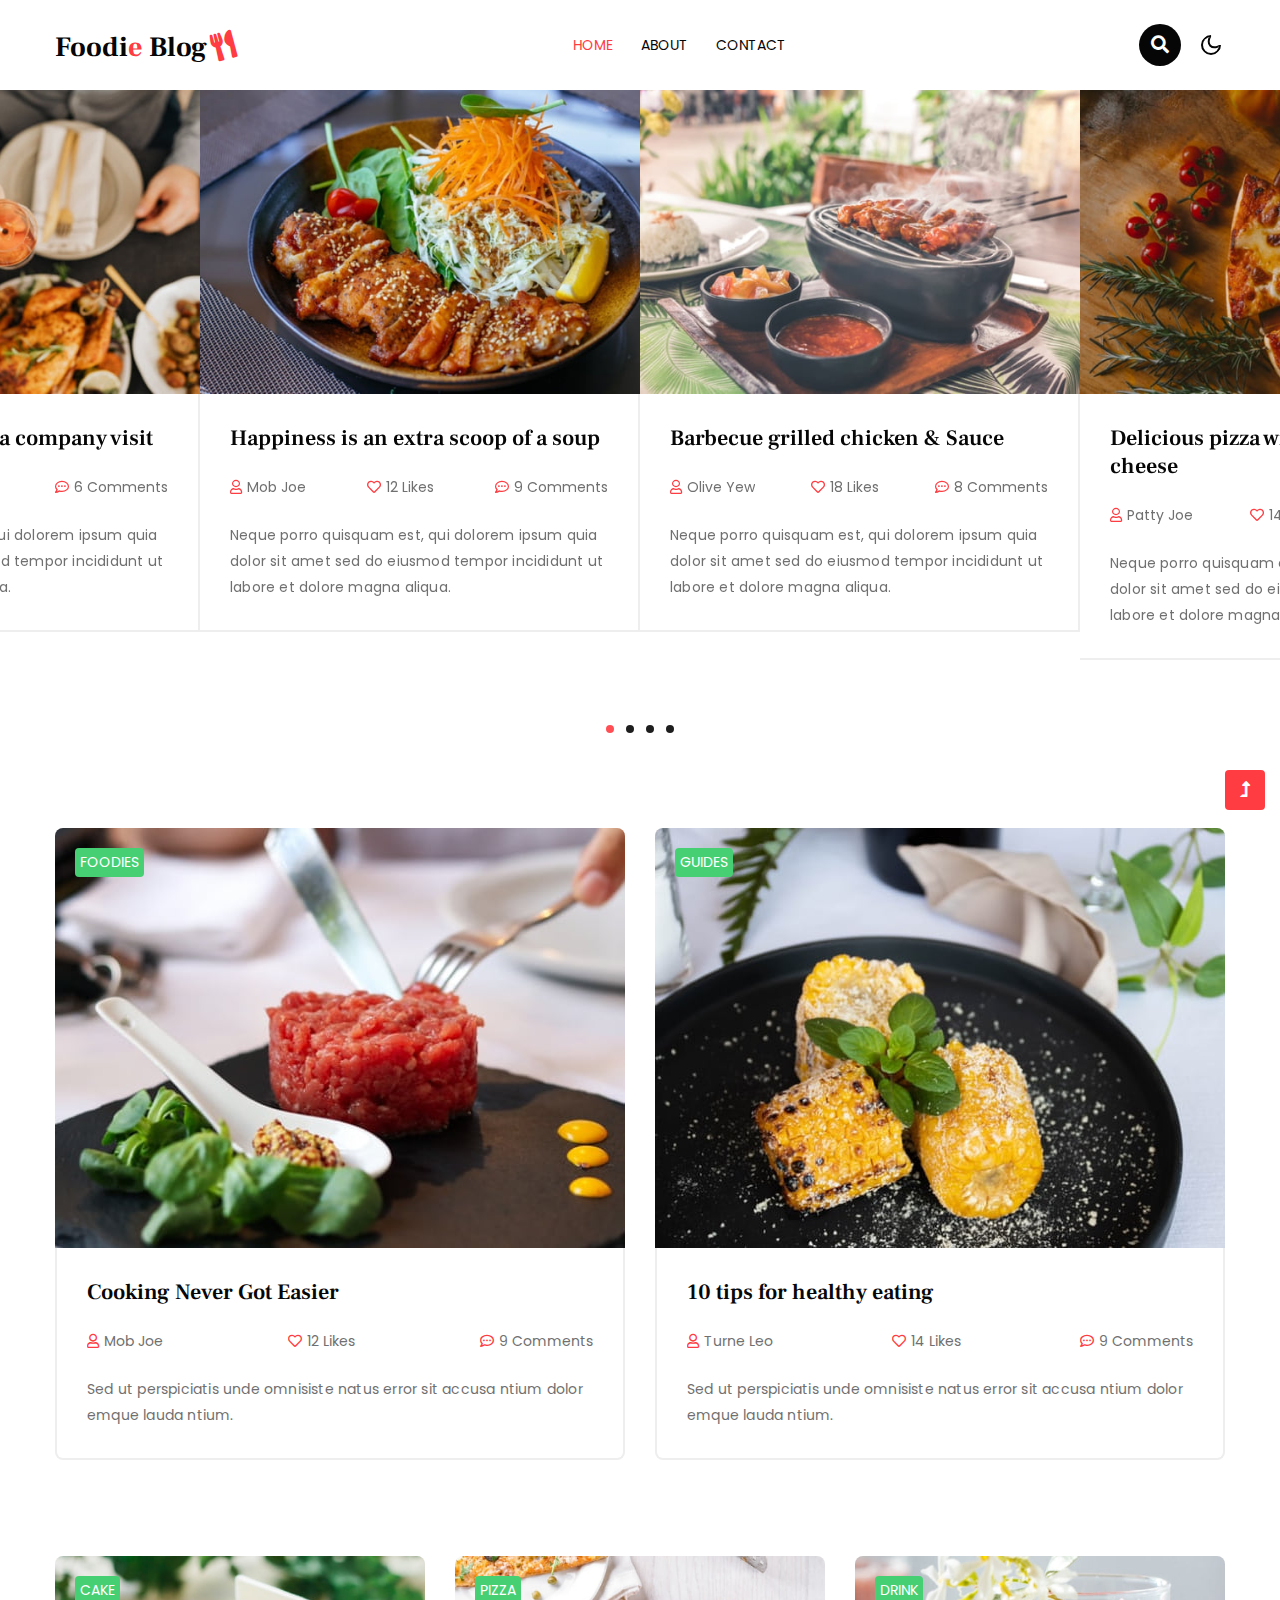
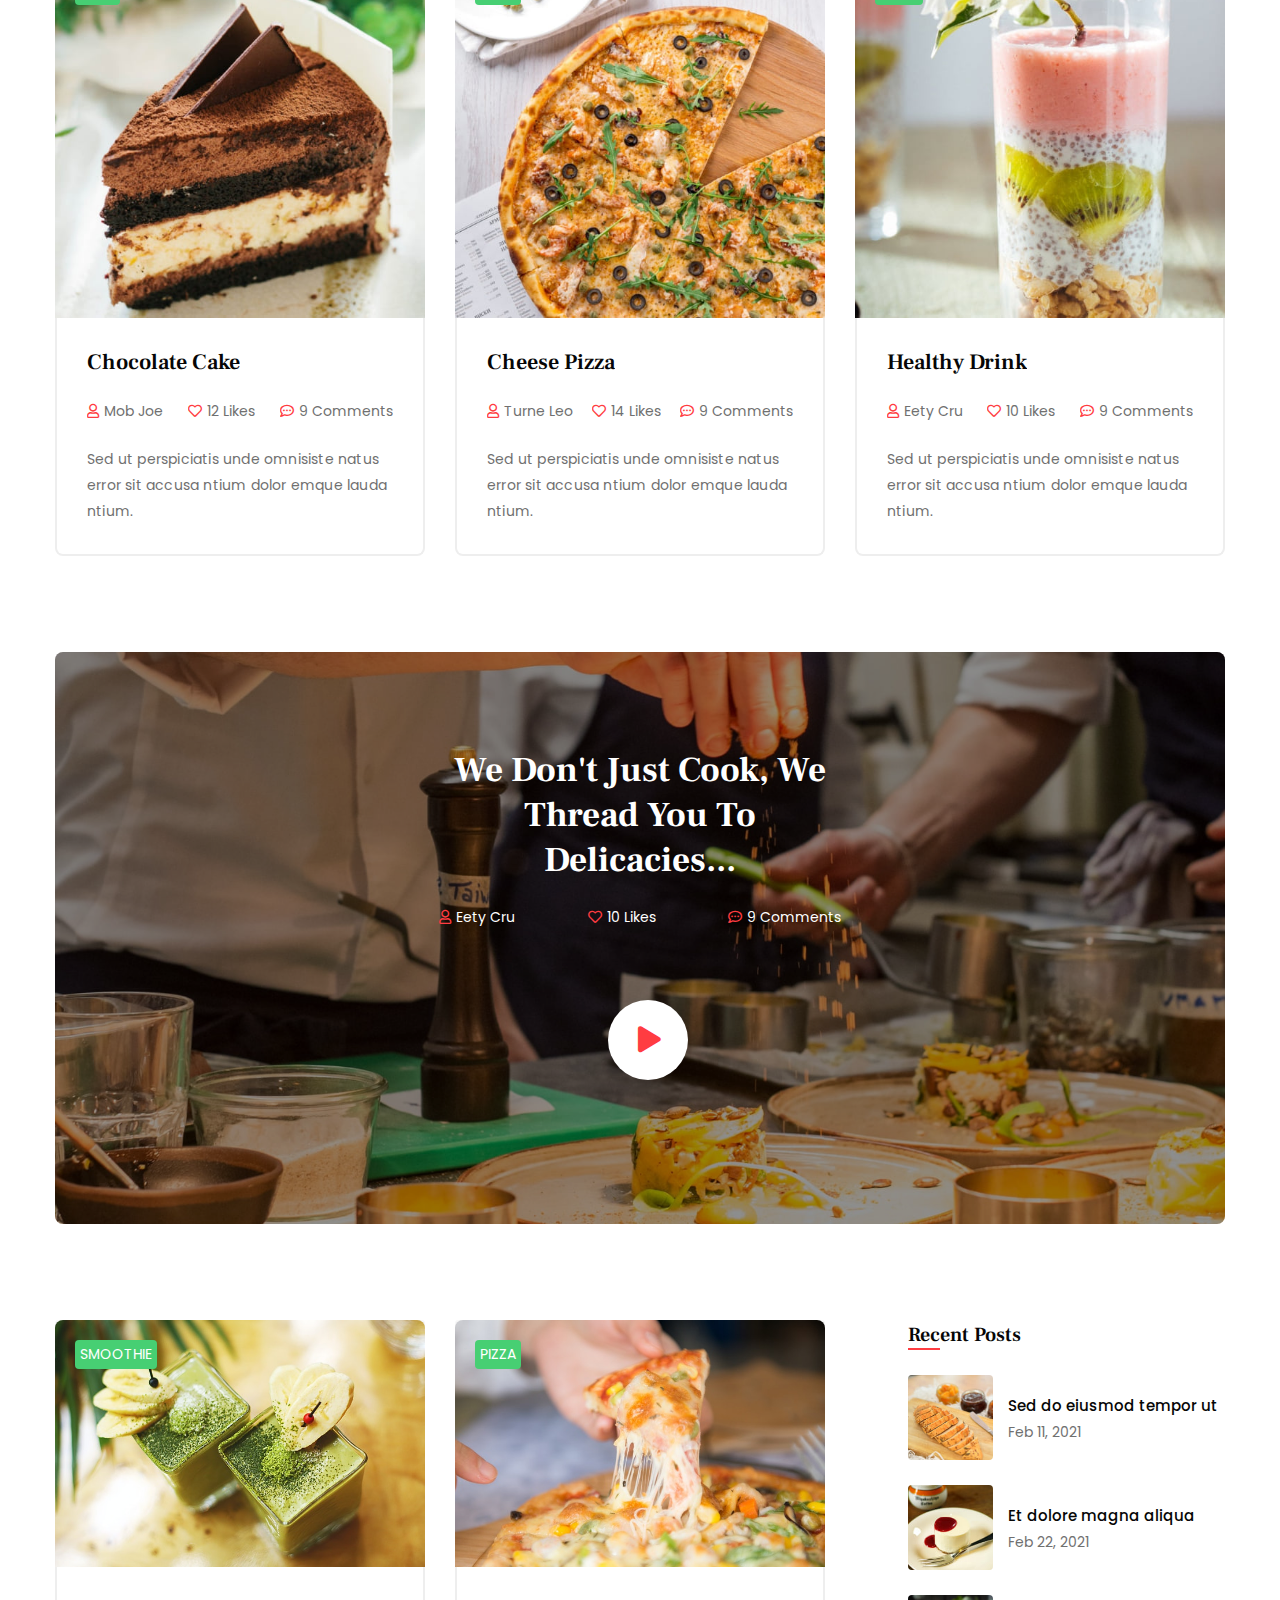
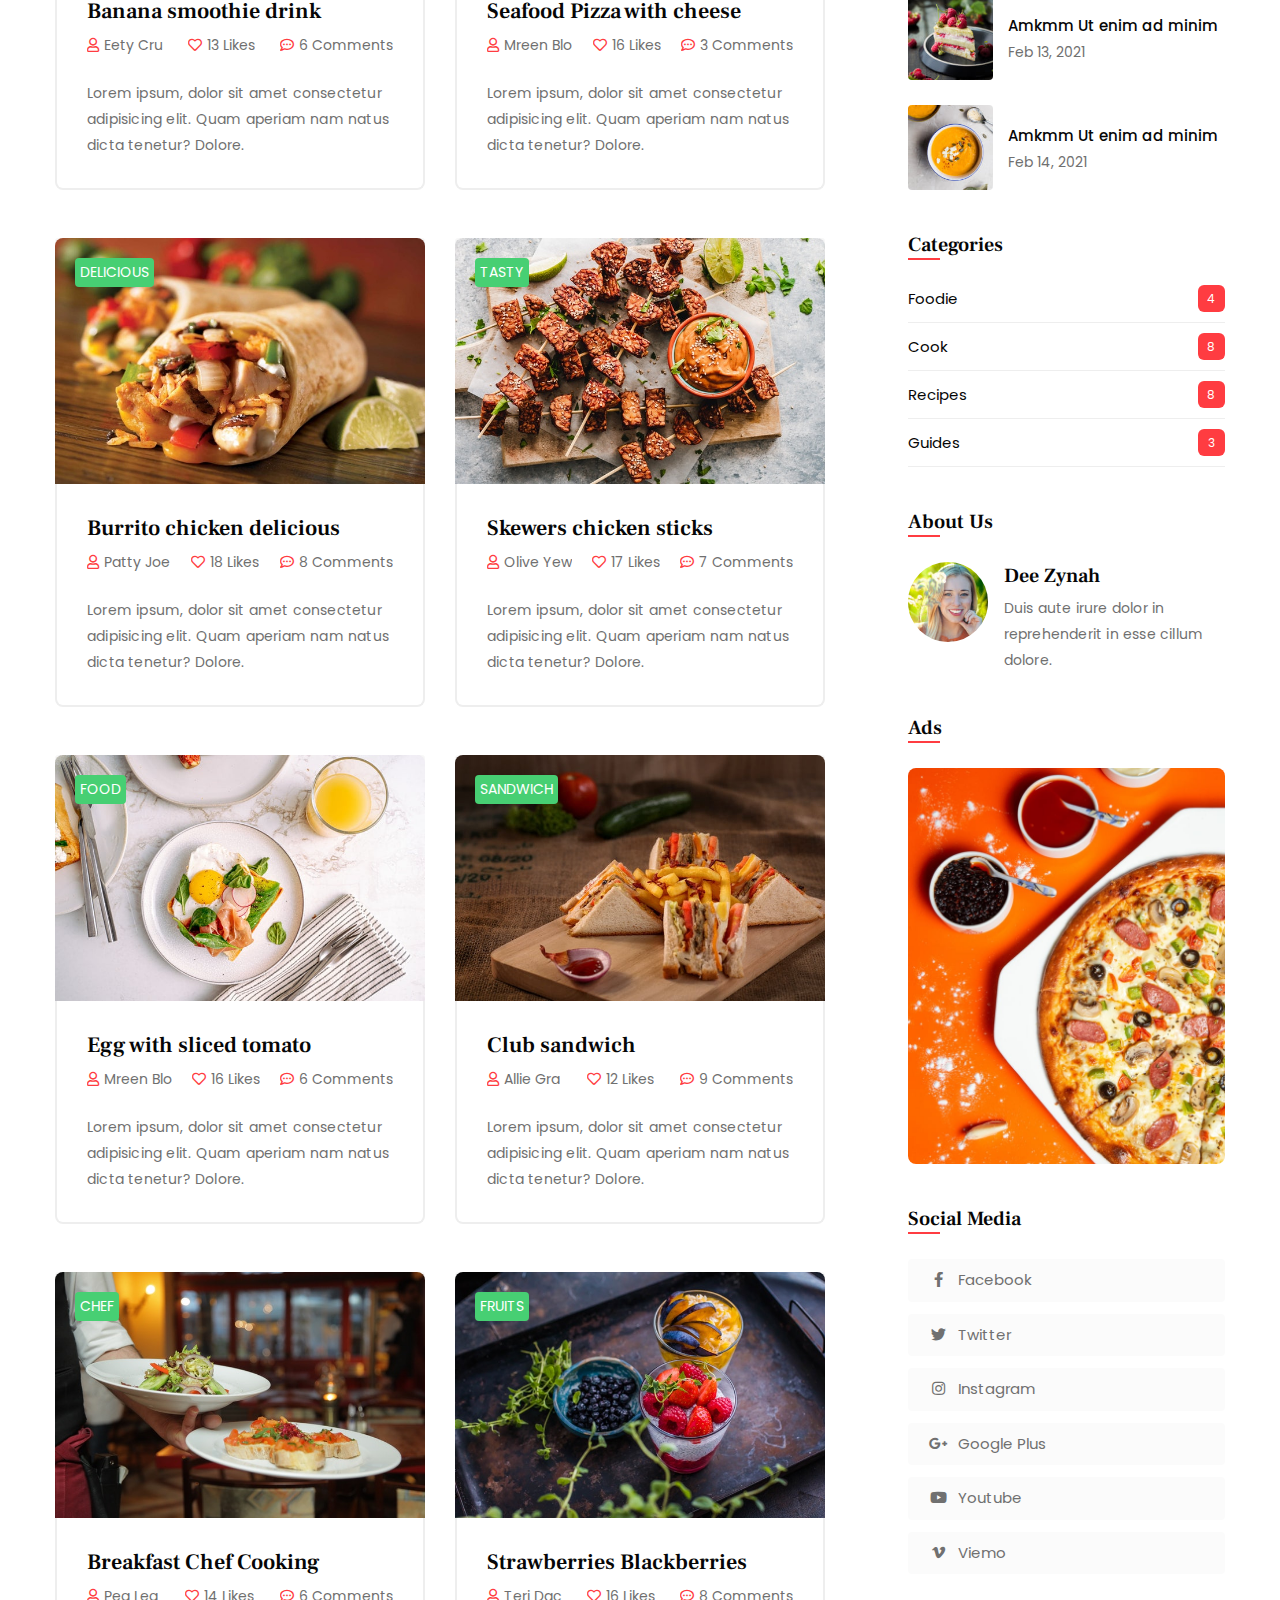
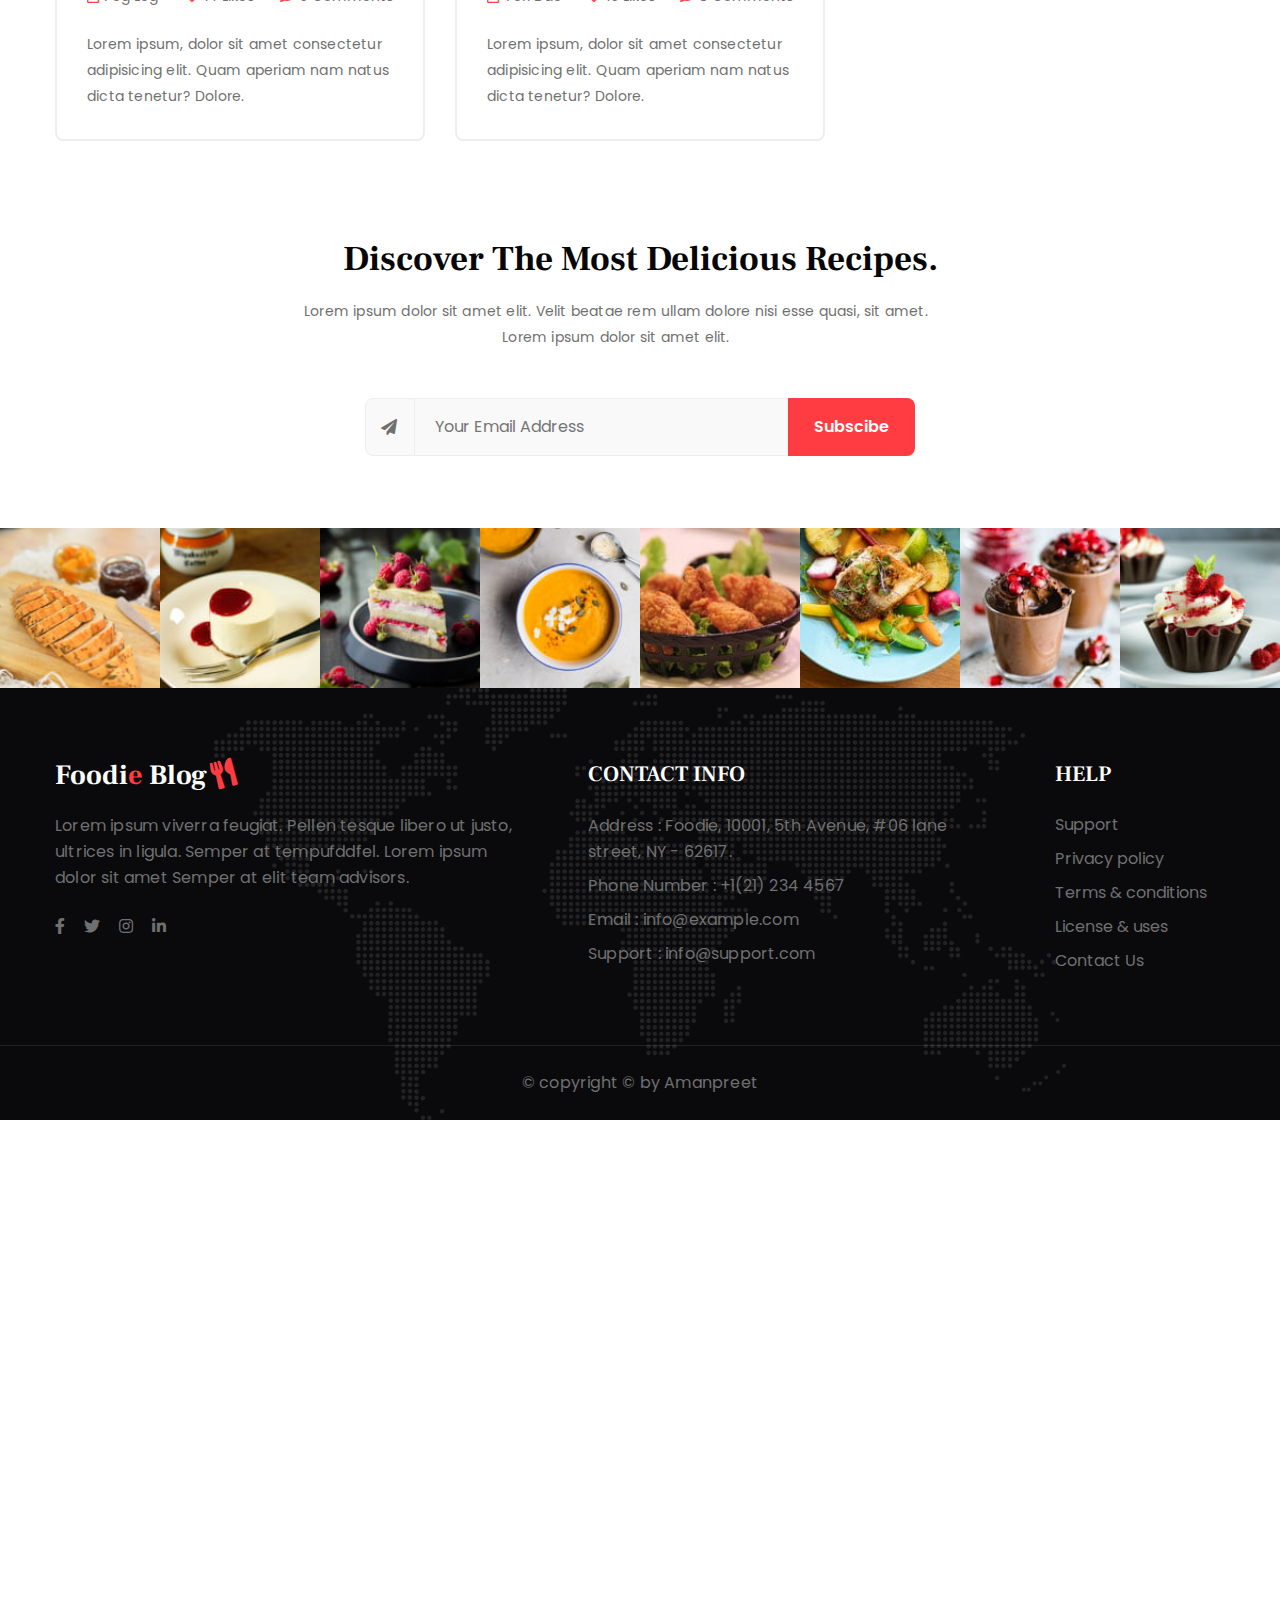
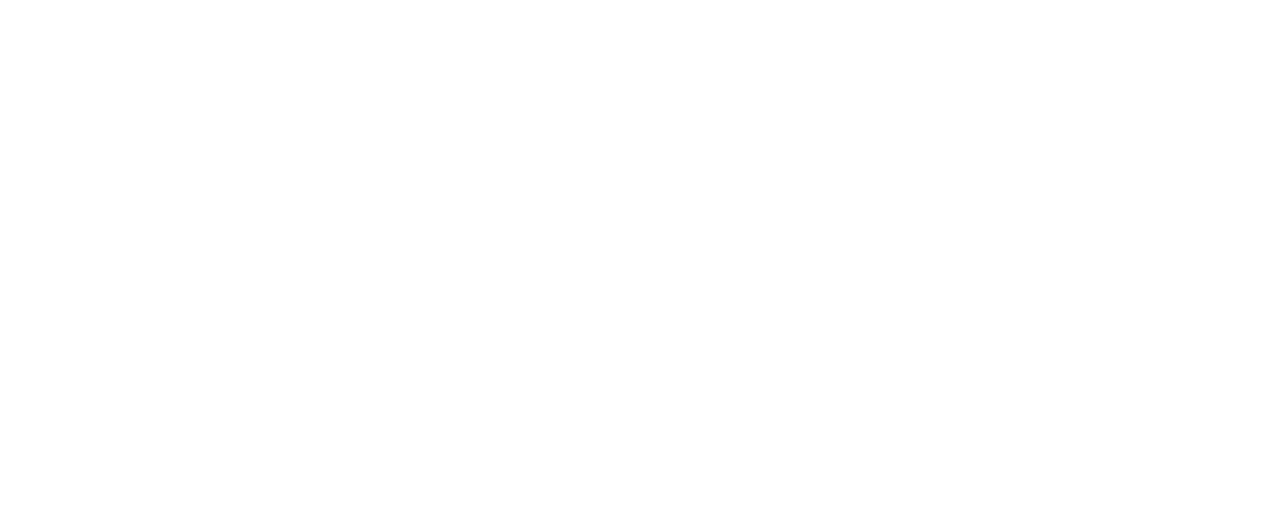
==== commit 461af6e0: "6th commit" ====
--- a/index.html
+++ b/index.html
@@ -995,7 +995,8 @@
     <!-- //Js scripts -->
 
     <div id="webchat" role="main"></div>
-    <script src="https://cdn.botframework.com/botframework-webchat/latest/webchat.js"></script>
+    <iframe src="https://webchat.botframework.com/embed/Frt-Final-Bot-bot?s=YOUR_SECRET_HERE" 
+    style="height: 502px; max-height: 502px;"></iframe>
     <script>
       window.WebChat.renderWebChat({
         directLine: window.WebChat.createDirectLine({
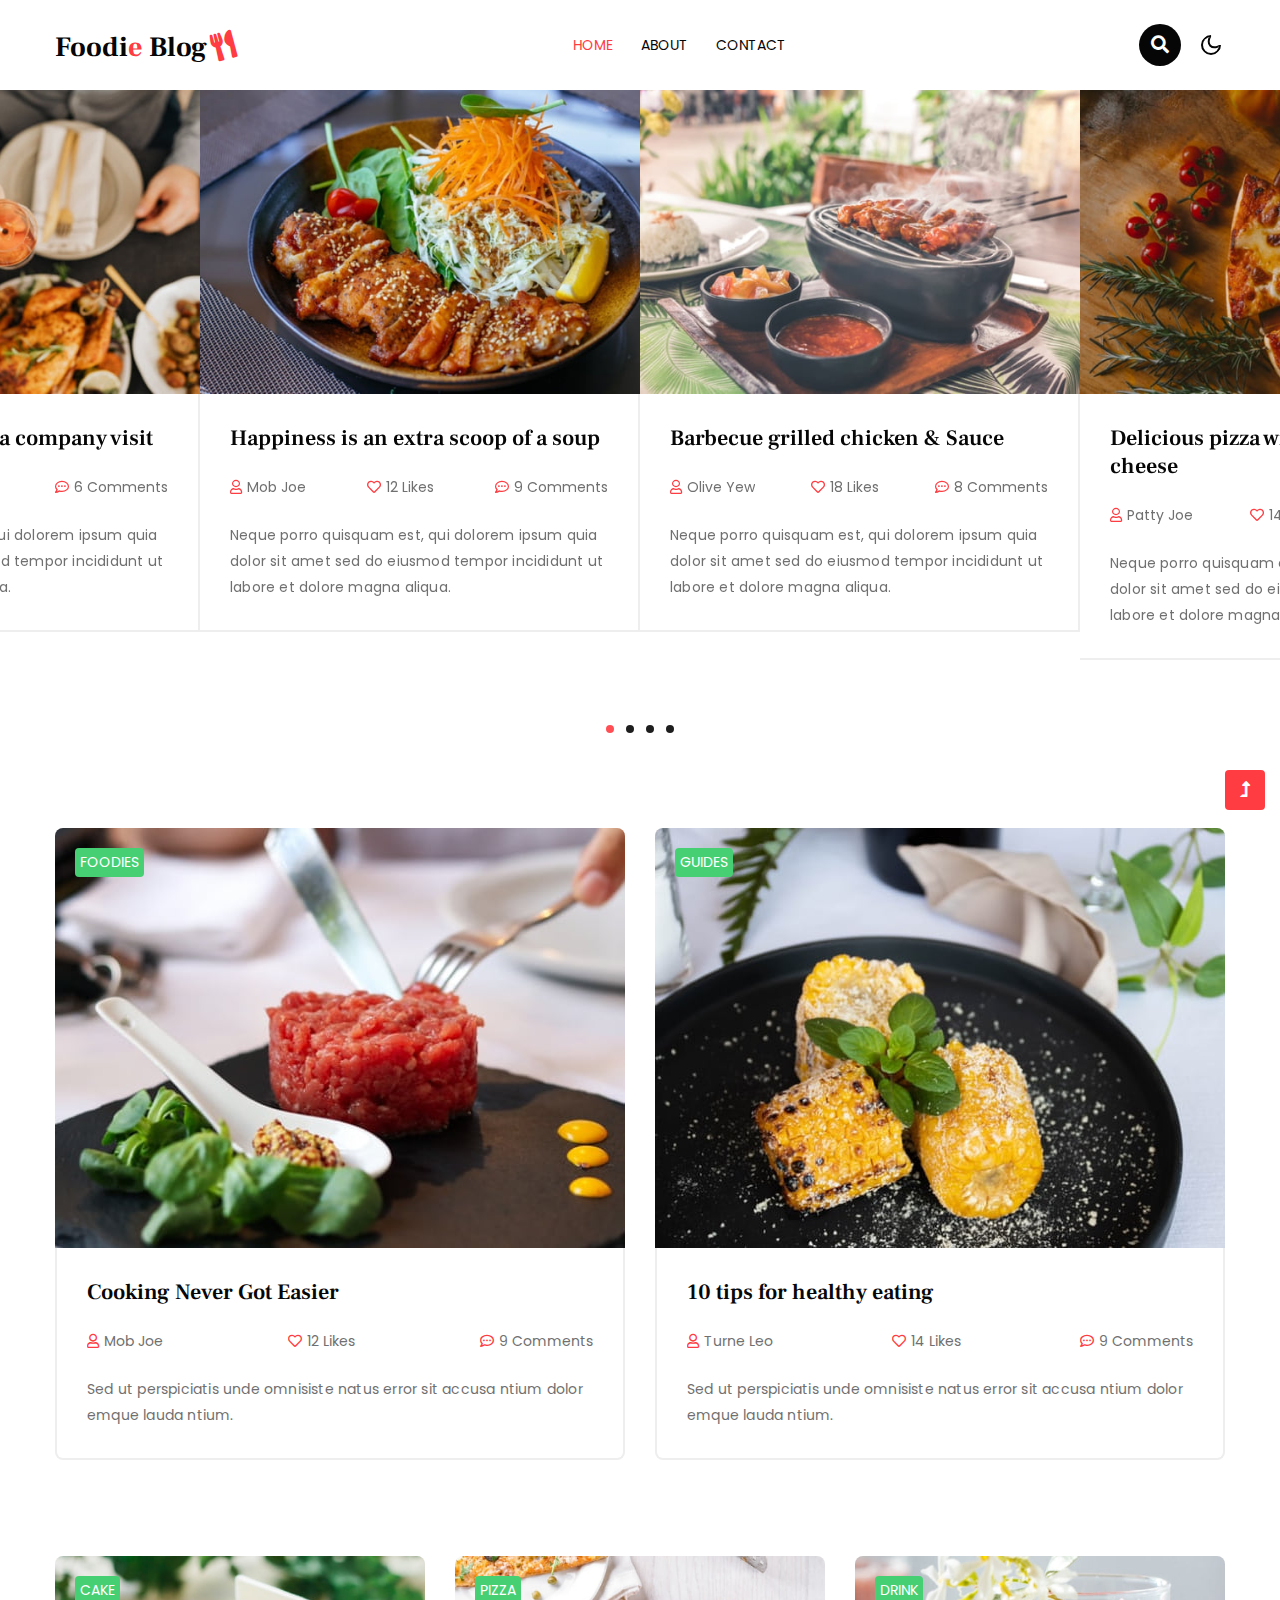
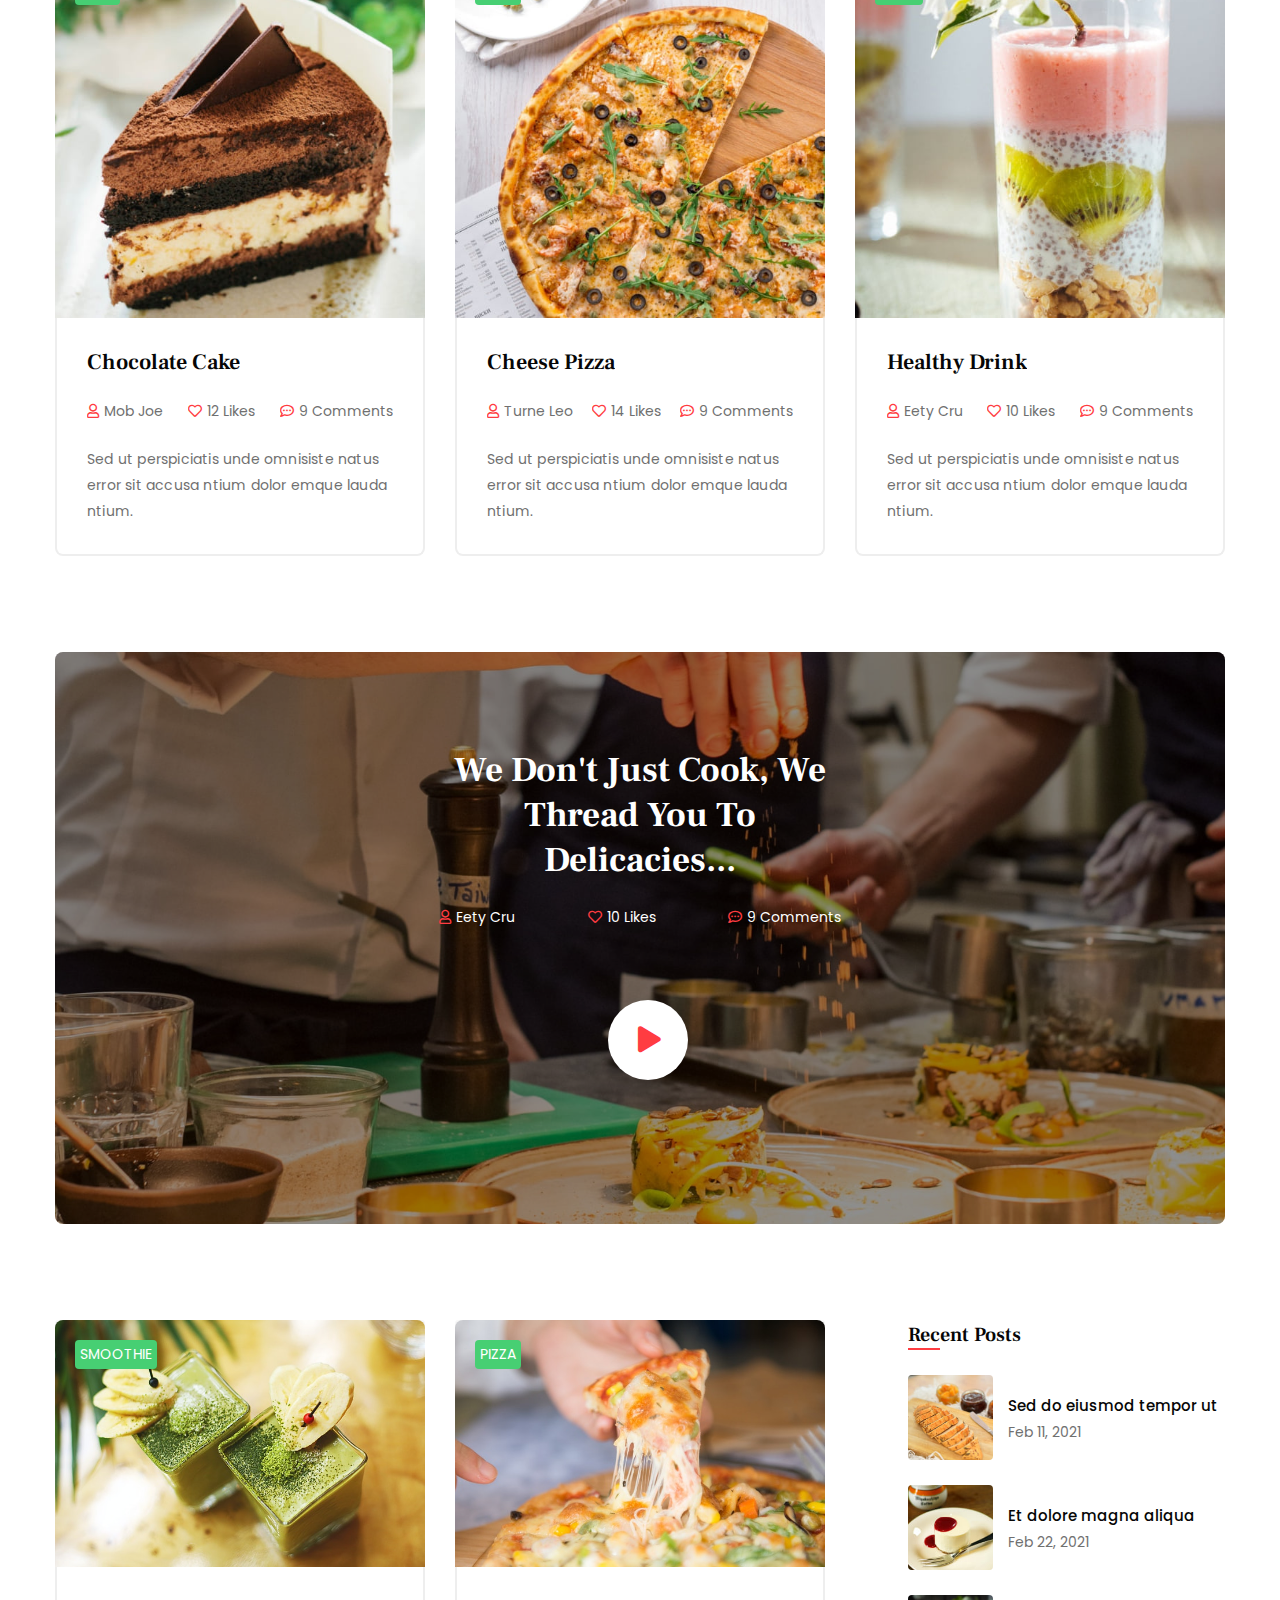
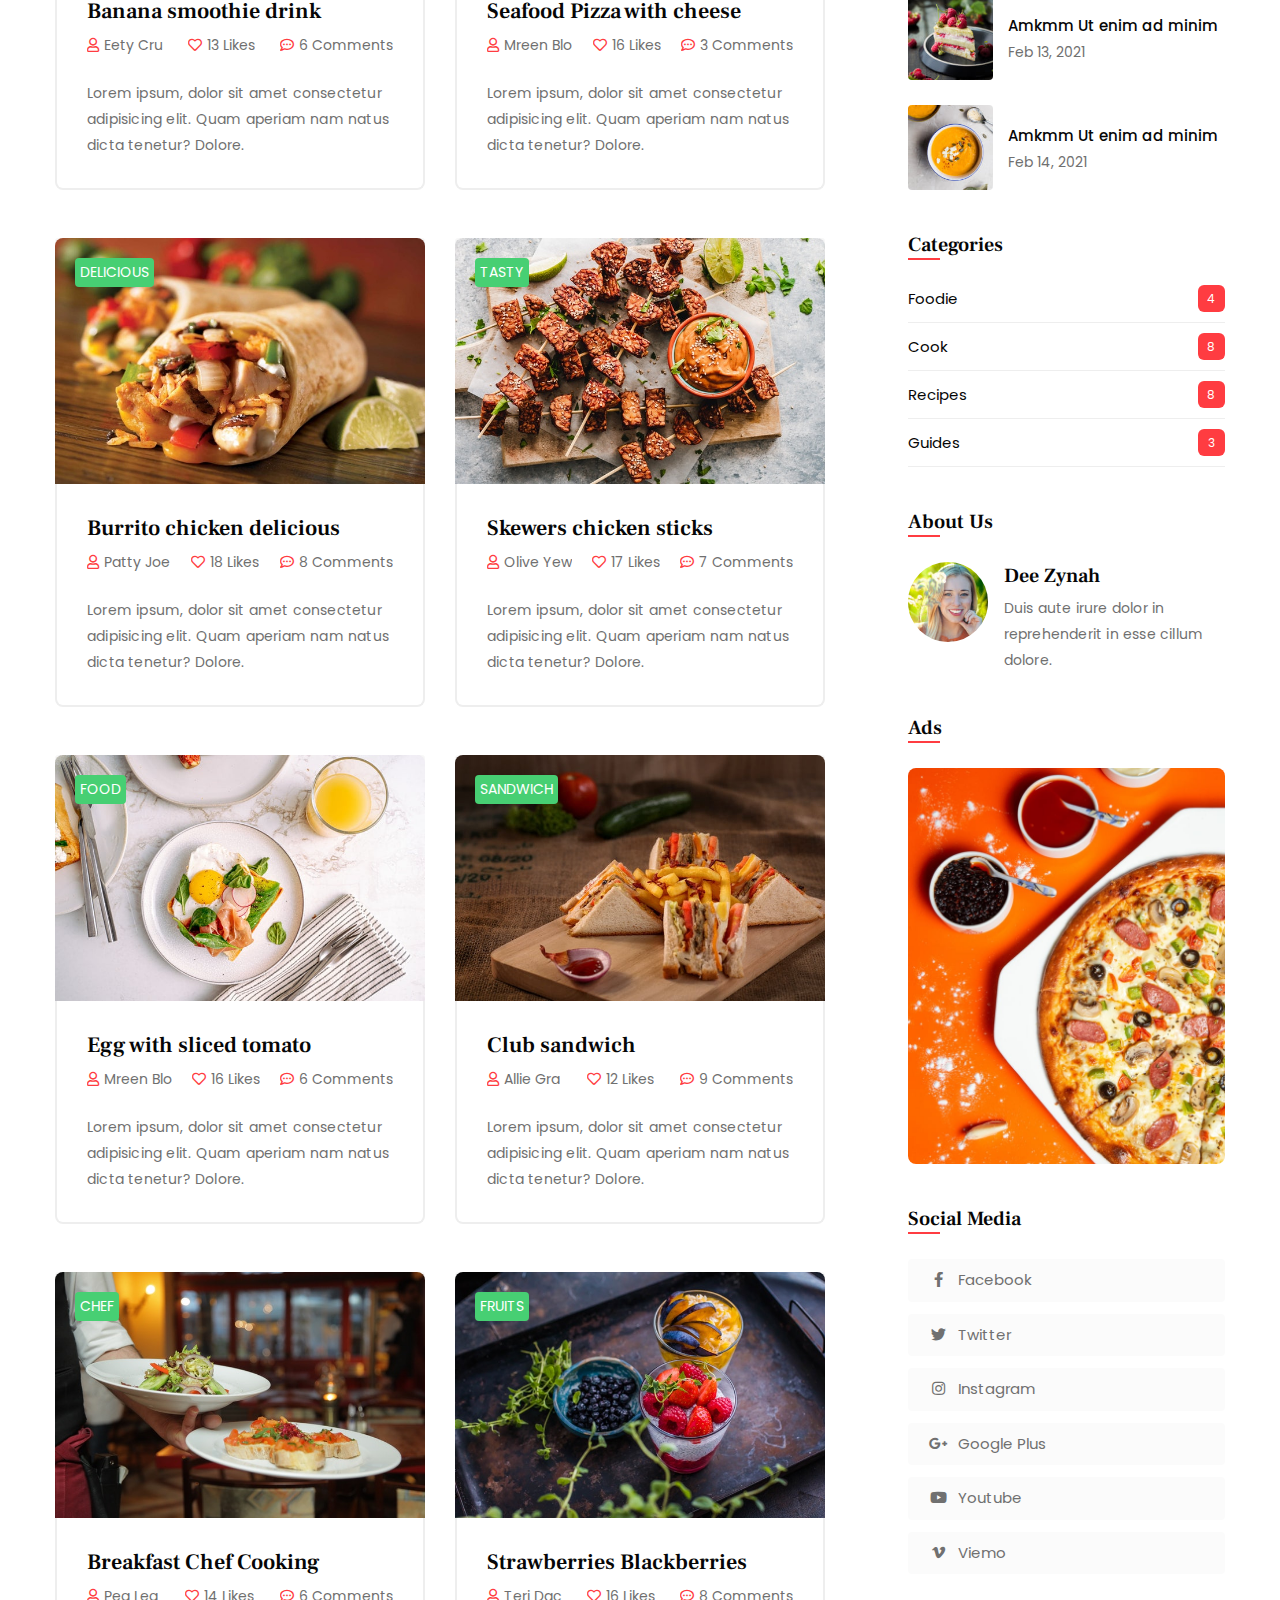
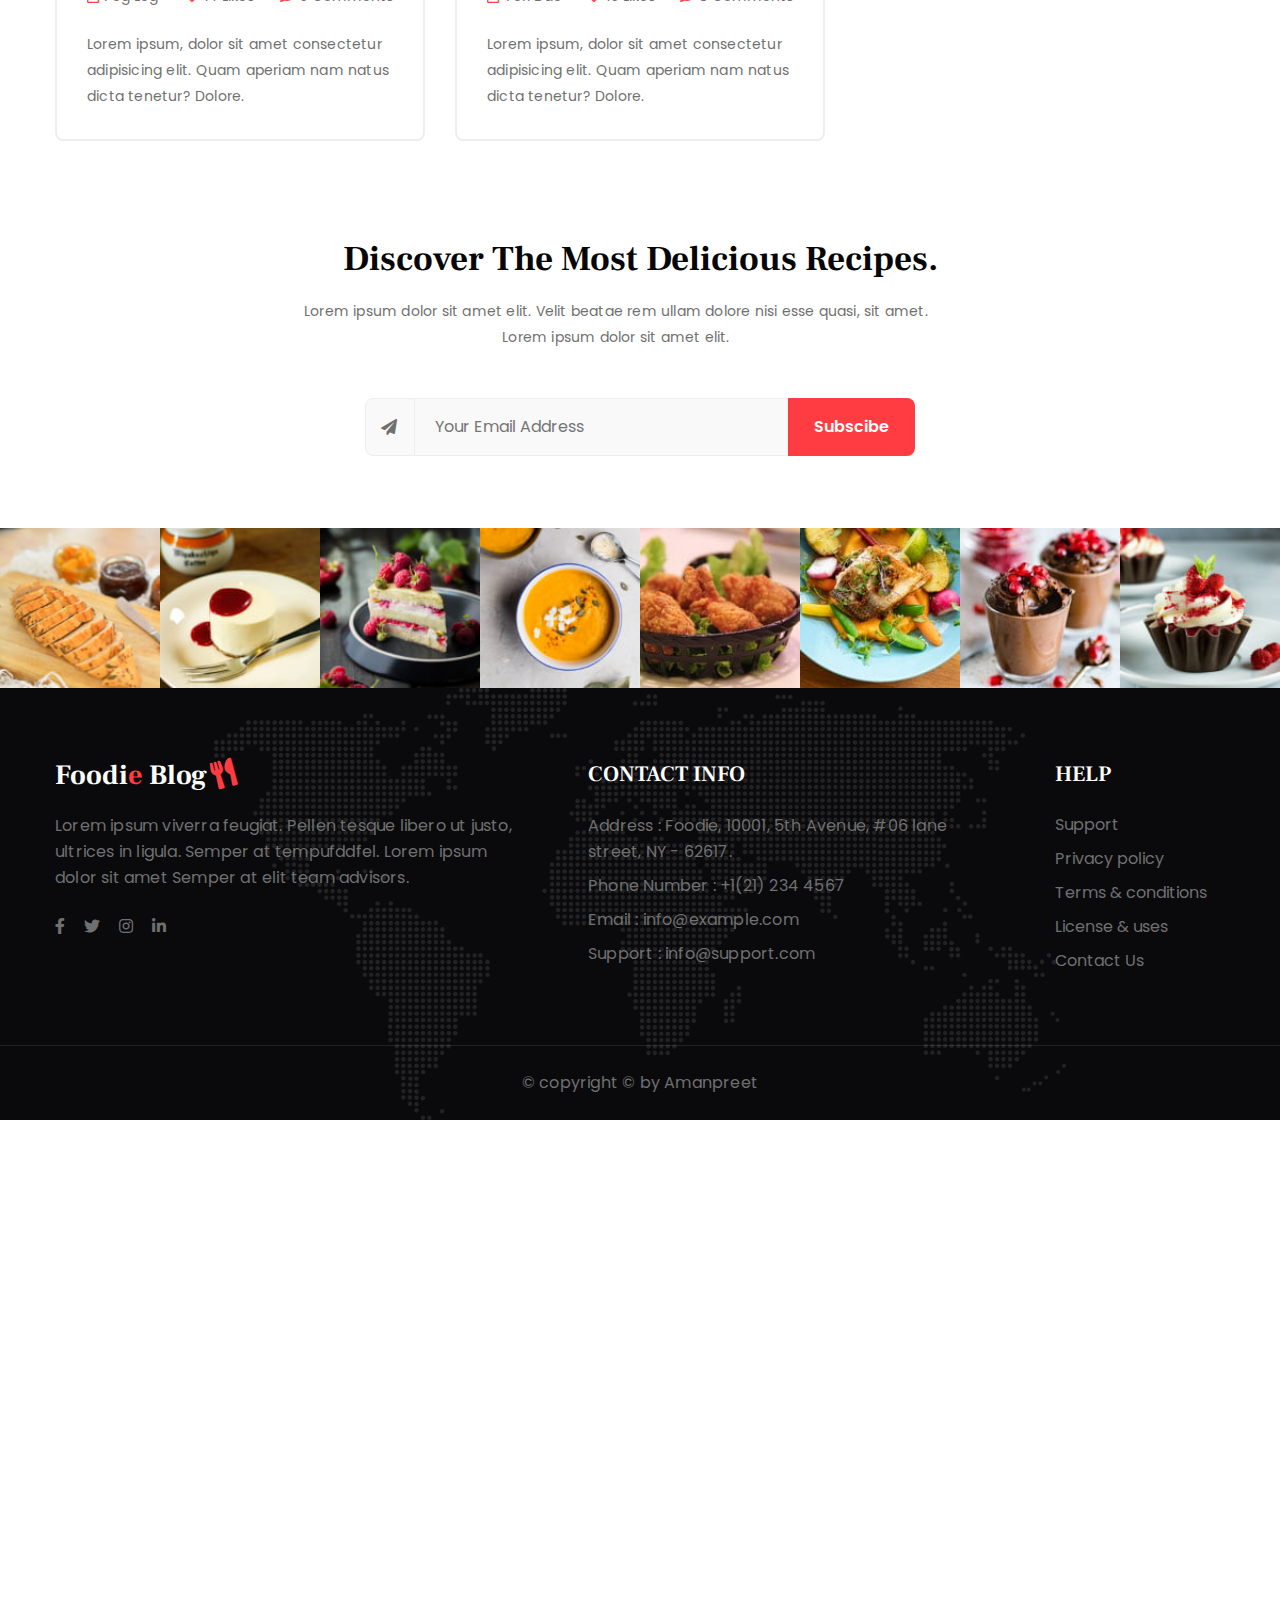
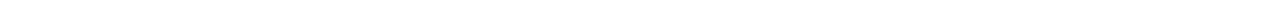
==== commit 876efa62: "7th commit" ====
--- a/index.html
+++ b/index.html
@@ -995,8 +995,7 @@
     <!-- //Js scripts -->
 
     <div id="webchat" role="main"></div>
-    <iframe src="https://webchat.botframework.com/embed/Frt-Final-Bot-bot?s=YOUR_SECRET_HERE" 
-    style="height: 502px; max-height: 502px;"></iframe>
+    <script src="https://webchat.botframework.com/embed/Frt-Final-Bot-bot?s=YOUR_SECRET_HERE"></script>
     <script>
       window.WebChat.renderWebChat({
         directLine: window.WebChat.createDirectLine({
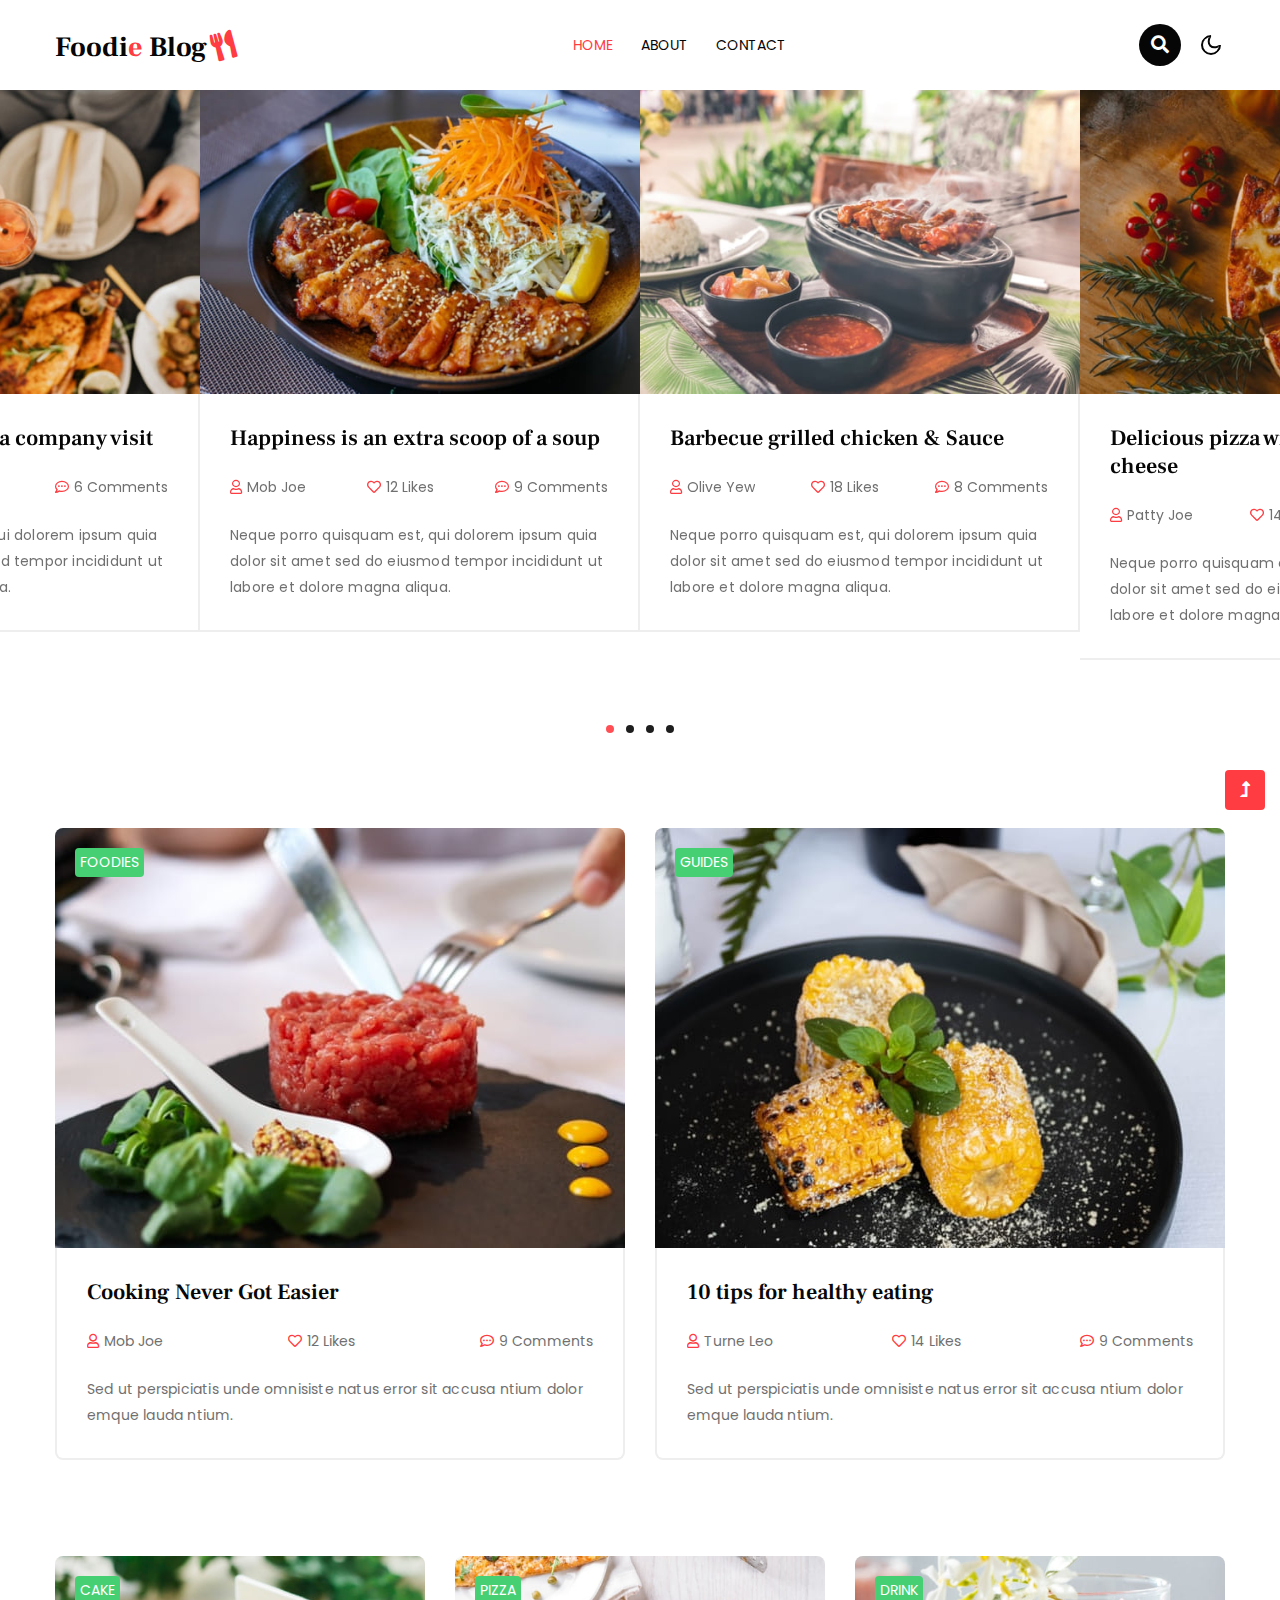
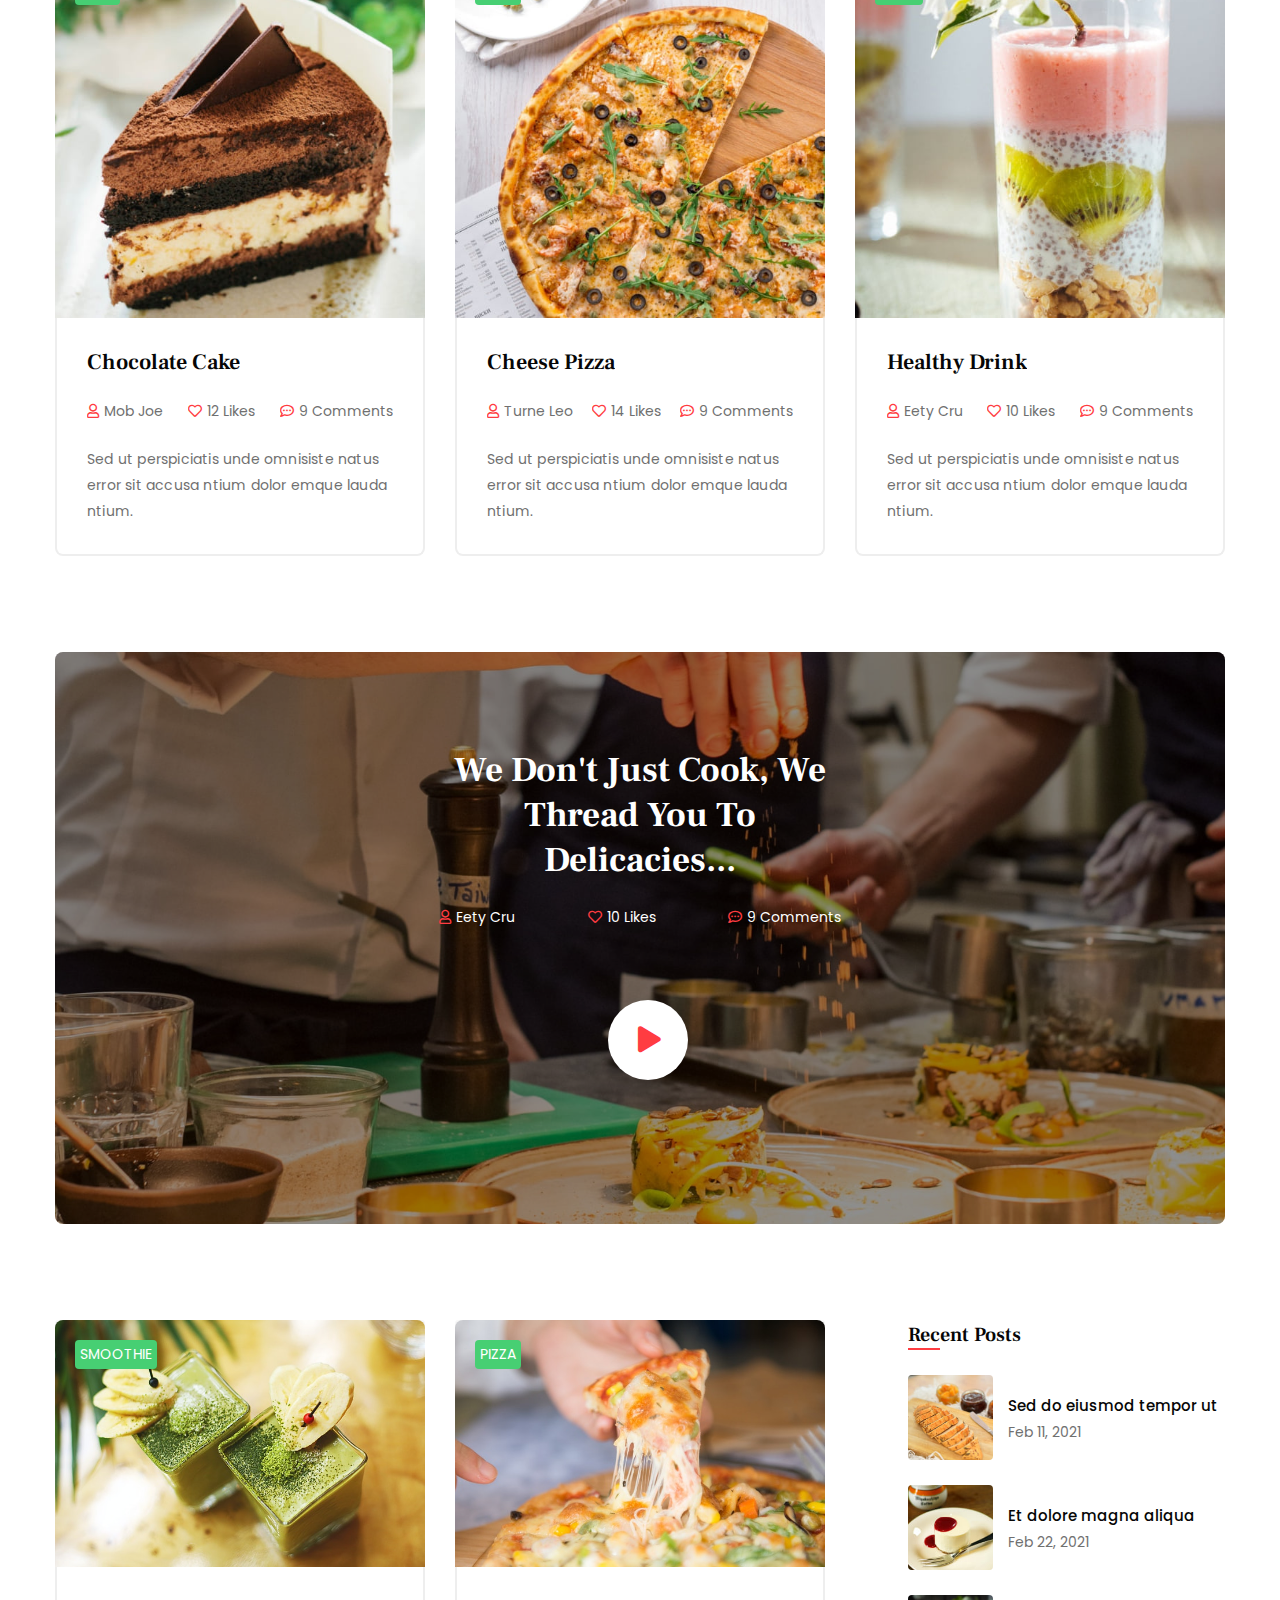
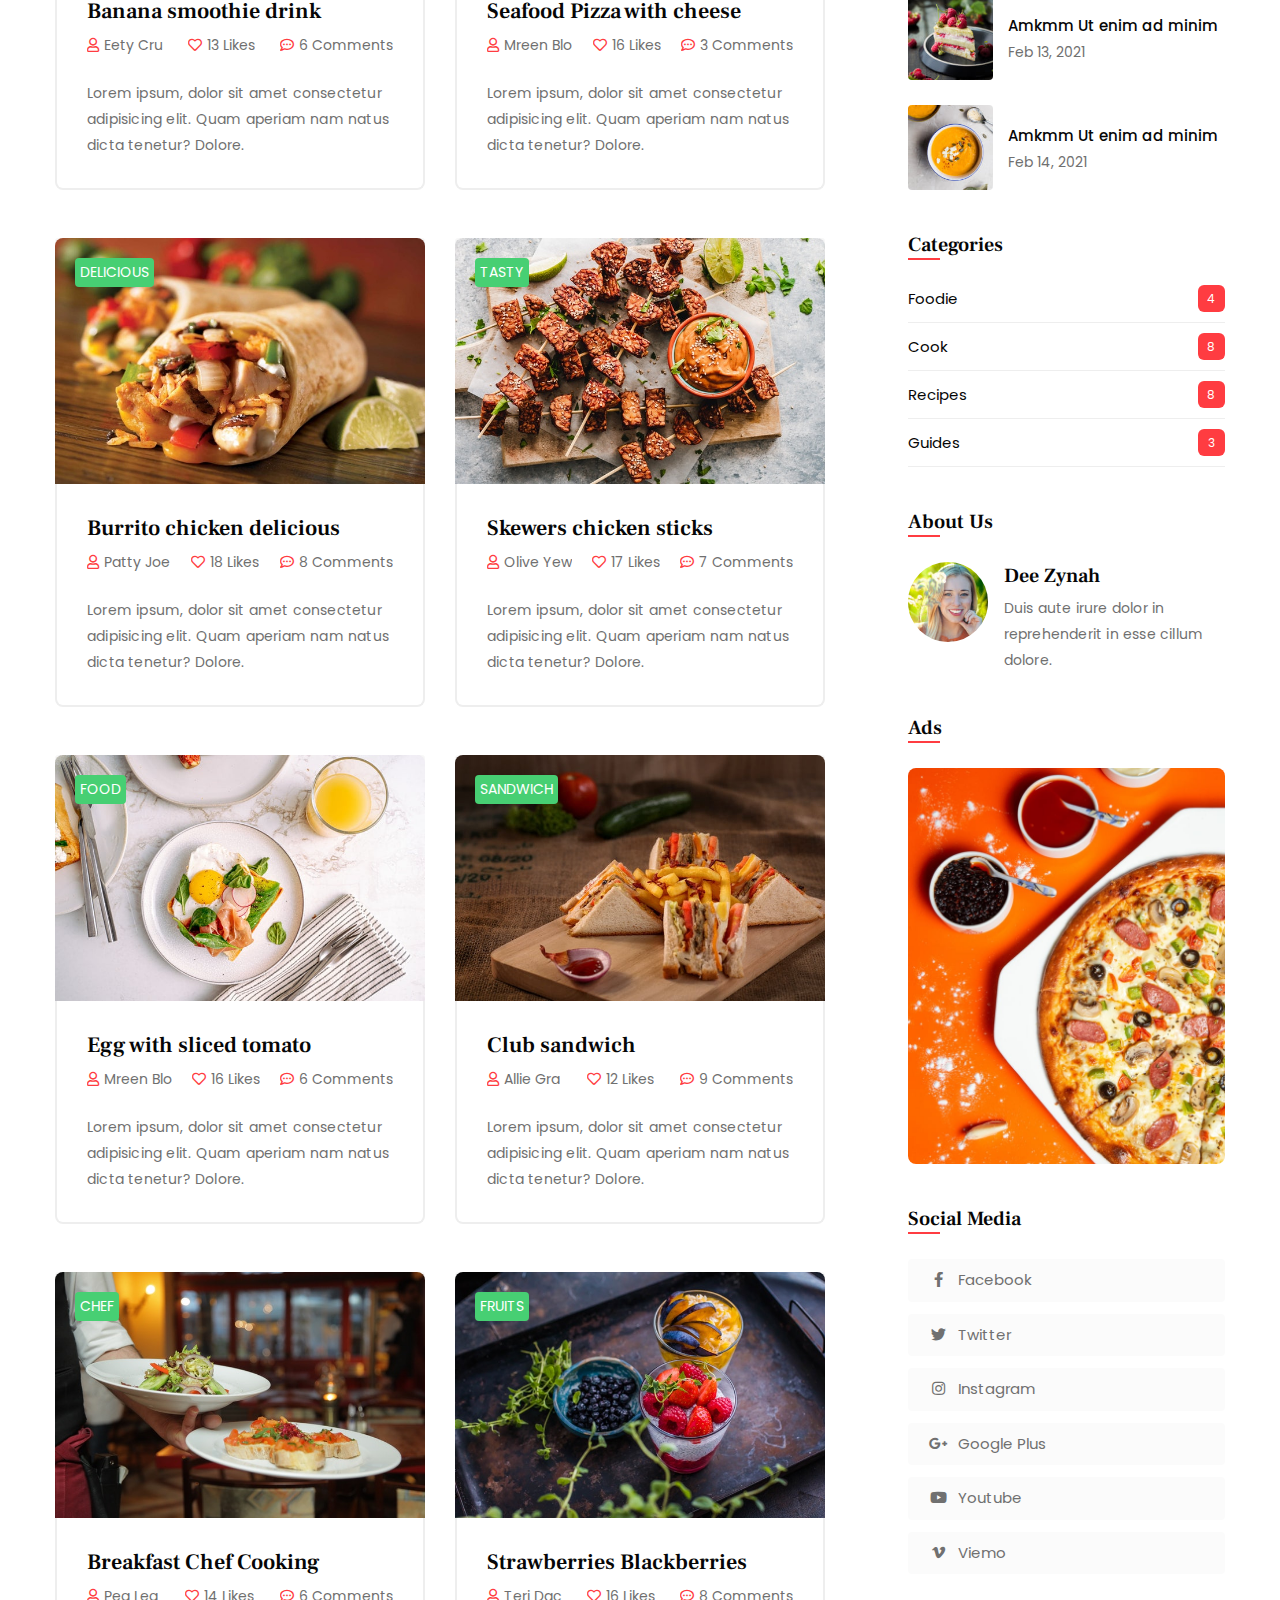
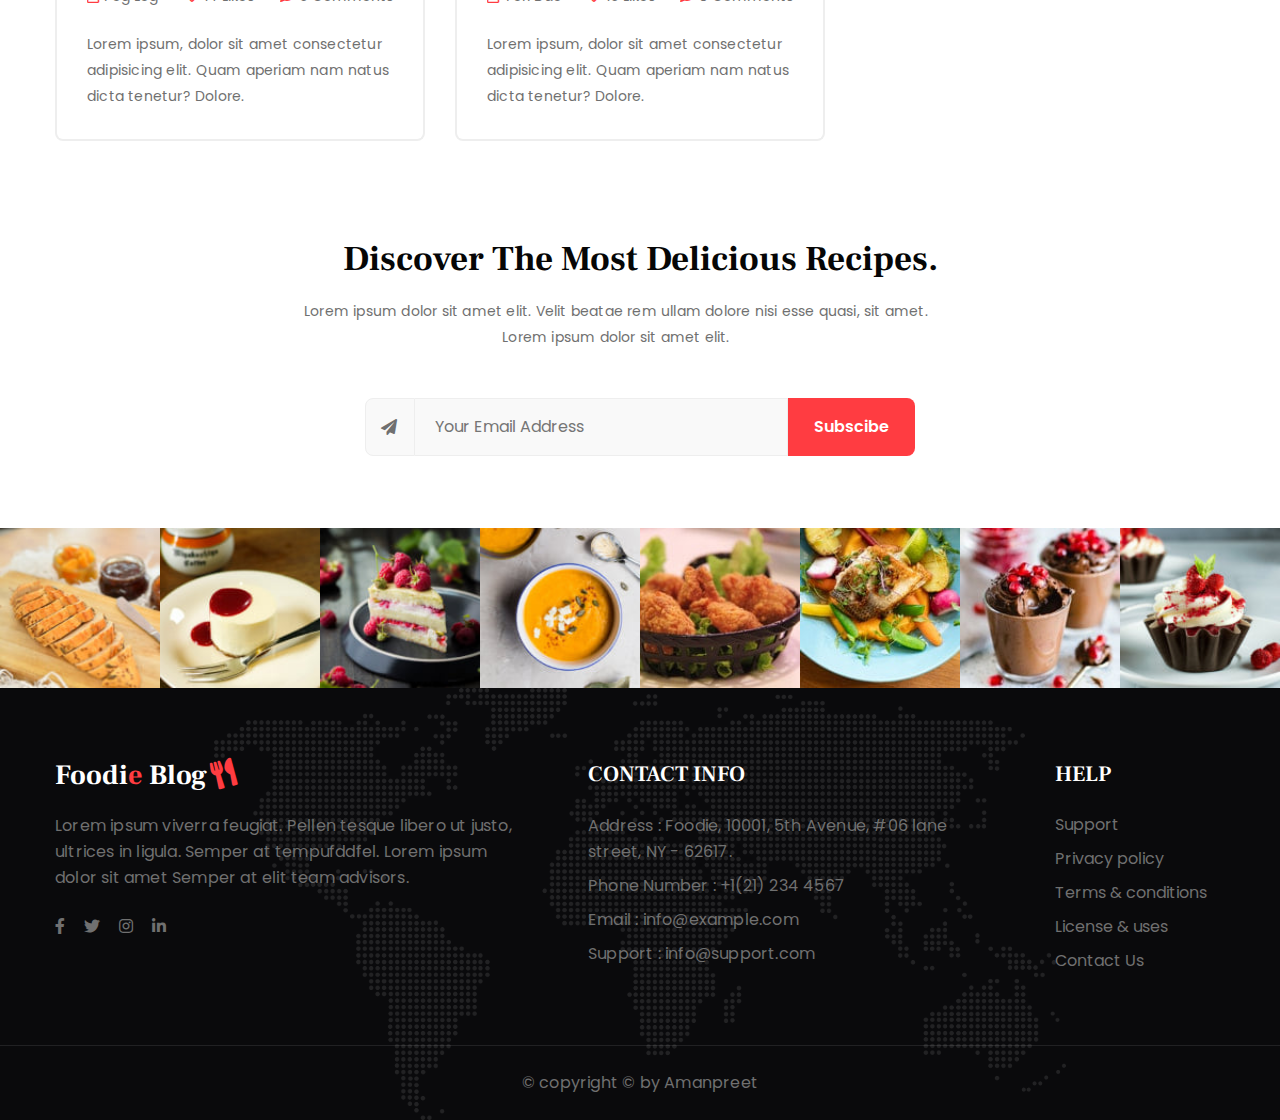
==== commit f69c1679: "8th commit" ====
--- a/index.html
+++ b/index.html
@@ -16,14 +16,7 @@
     <!-- Template CSS Style link -->
     <link rel="stylesheet" href="assets/css/style-starter.css">
 
-    <title>My Website</title>
-  <style>
-    #webchat {
-      height: 500px;
-      width: 100%;
-    }
-  </style>
-</head>
+    
 </head>
 
 <body>
@@ -993,21 +986,6 @@
     <script src="assets/js/bootstrap.min.js"></script>
     <!-- //bootstrap -->
     <!-- //Js scripts -->
-
-    <div id="webchat" role="main"></div>
-    <script src="https://webchat.botframework.com/embed/Frt-Final-Bot-bot?s=YOUR_SECRET_HERE"></script>
-    <script>
-      window.WebChat.renderWebChat({
-        directLine: window.WebChat.createDirectLine({
-          secret: 'YOUR_DIRECT_LINE_SECRET'
-        }),
-        userID: 'YOUR_USER_ID',
-        username: 'YOUR_USERNAME',
-        locale: 'en-US',
-        botAvatarInitials: 'Bot',
-        userAvatarInitials: 'You'
-      }, document.getElementById('webchat'));
-    </script>
 </body>
 
 </html>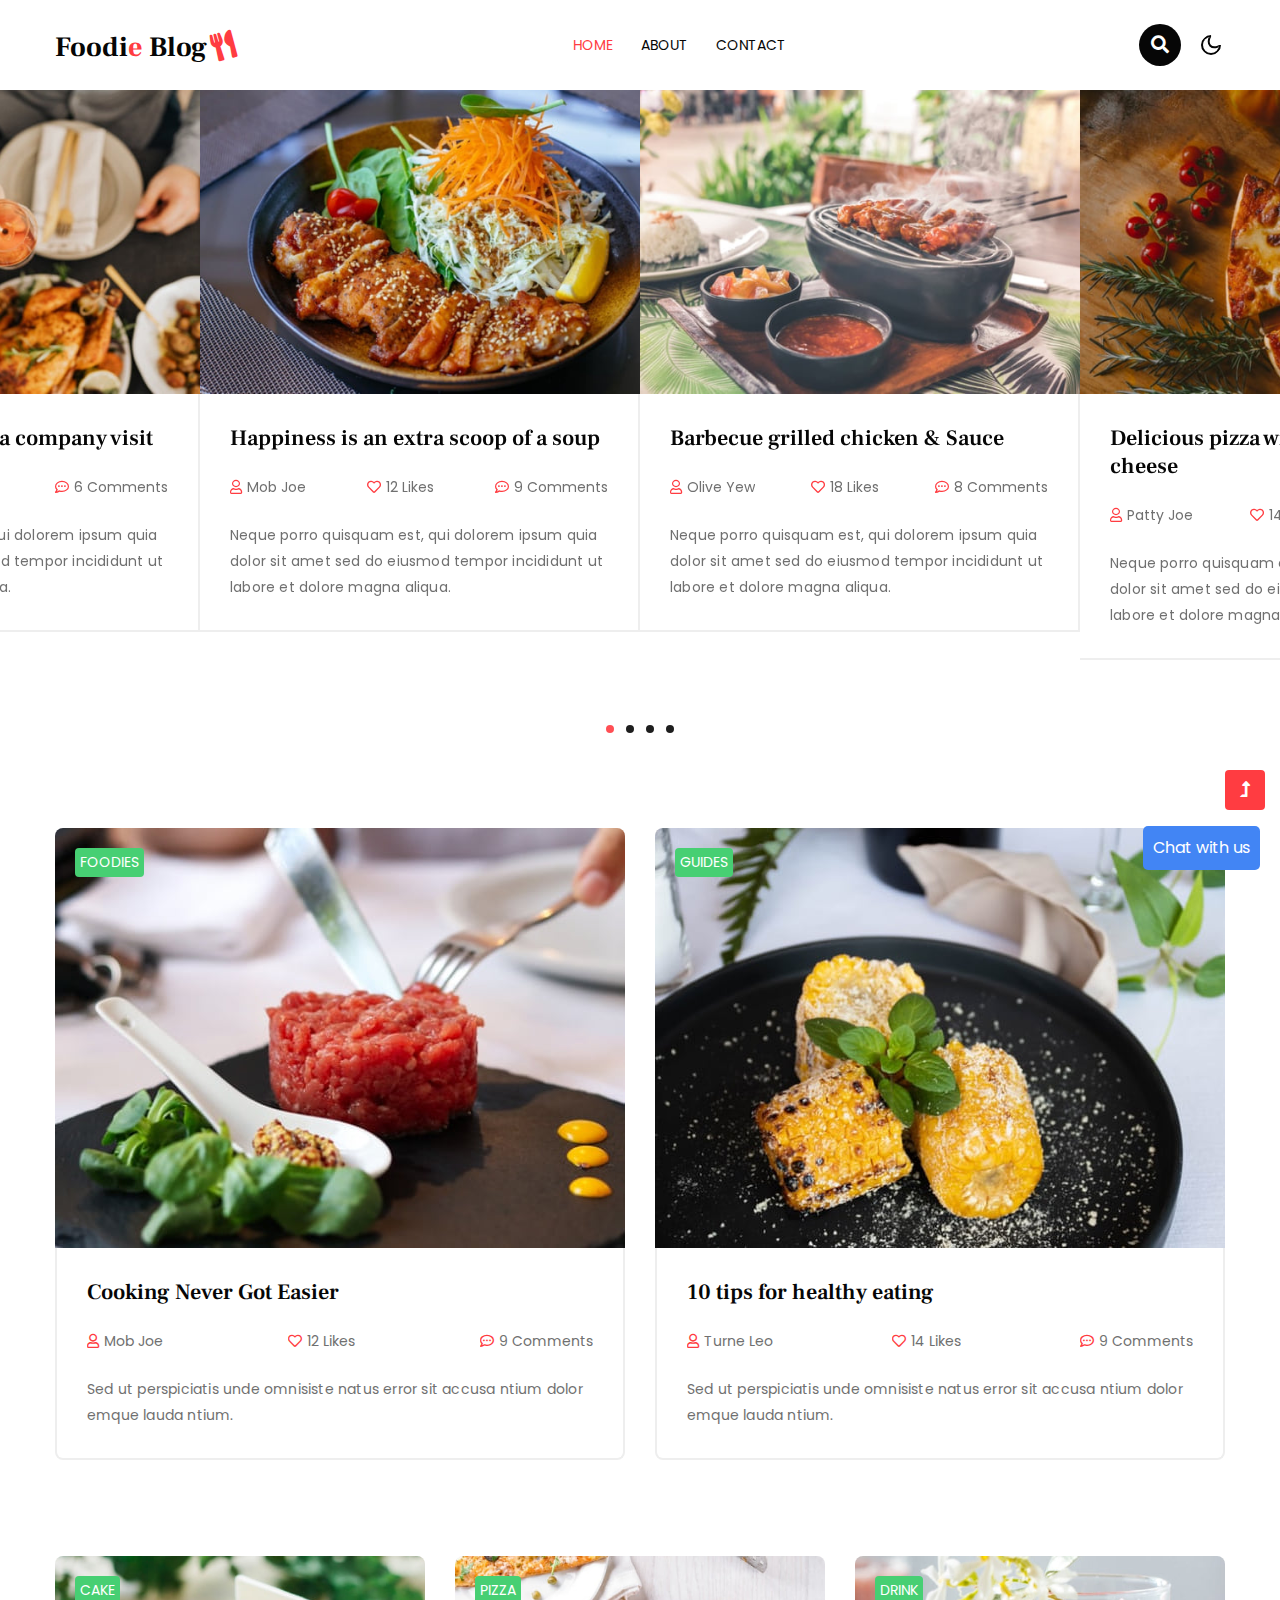
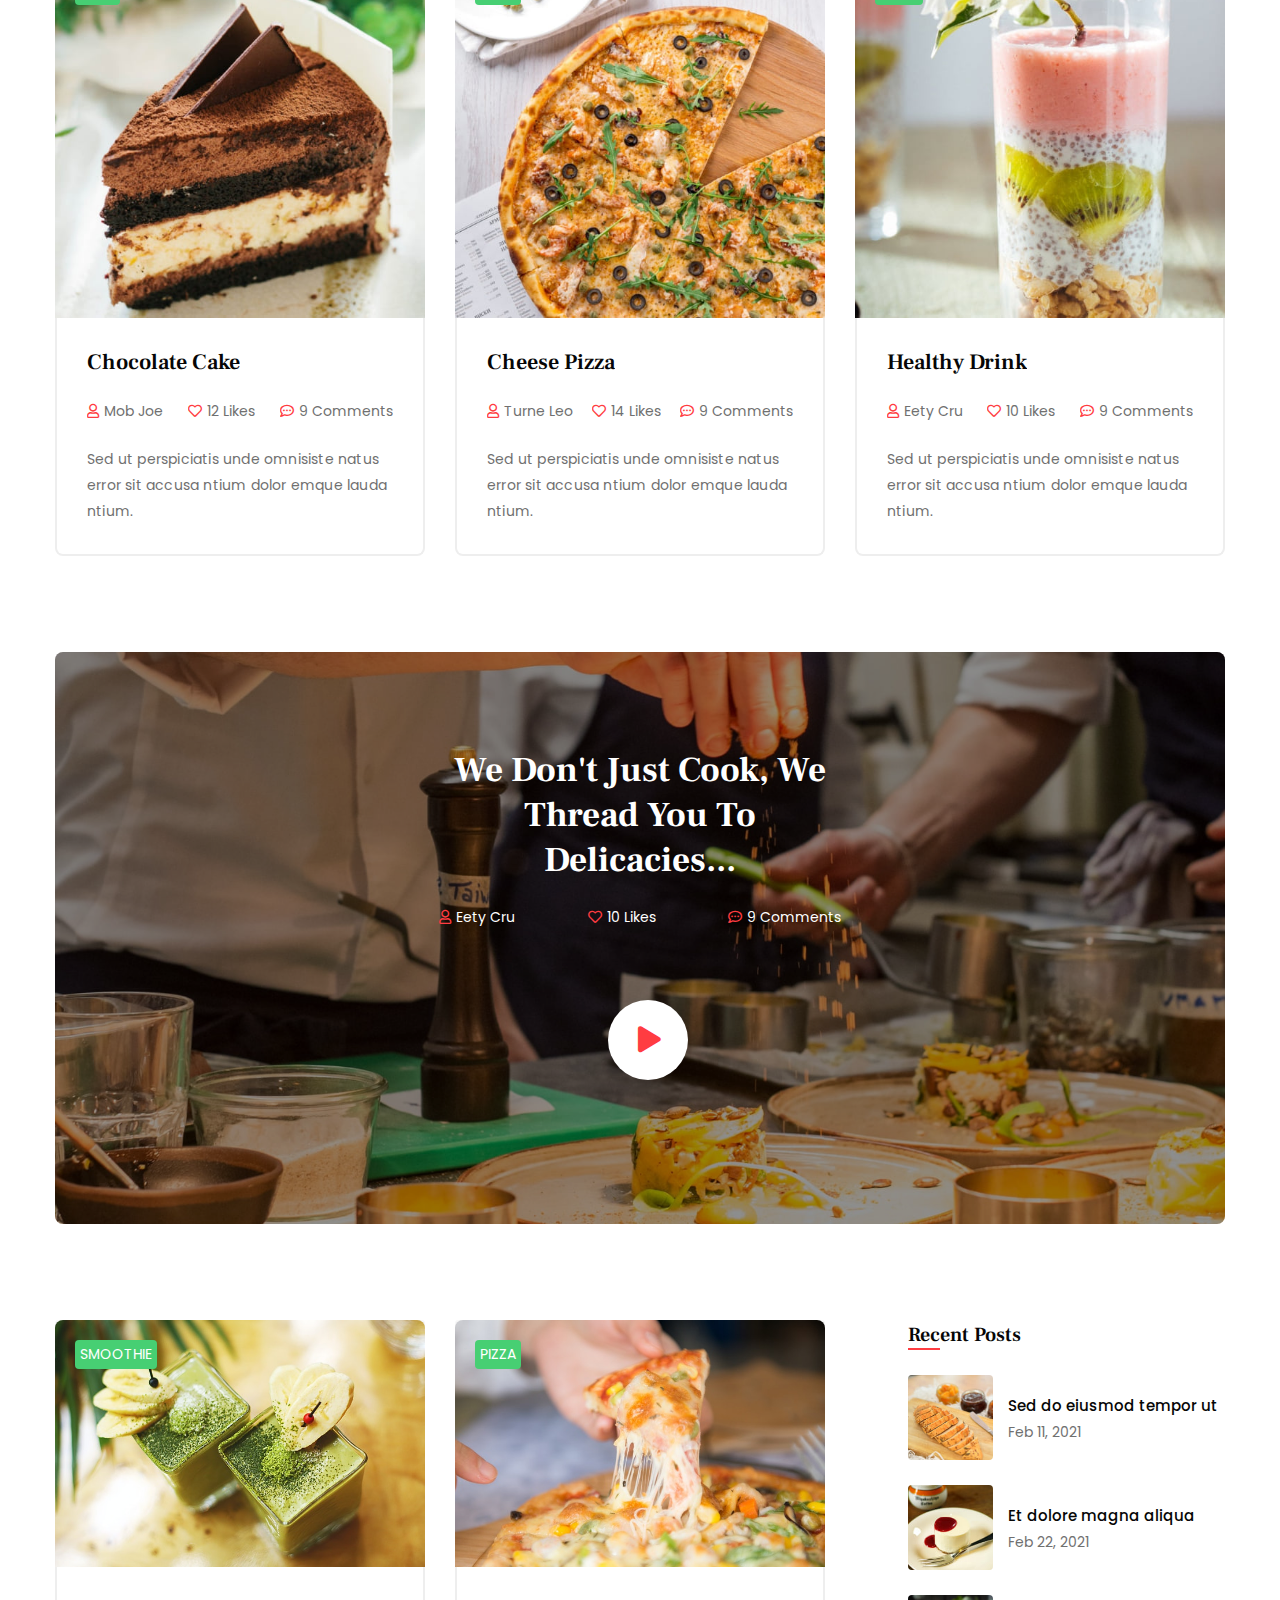
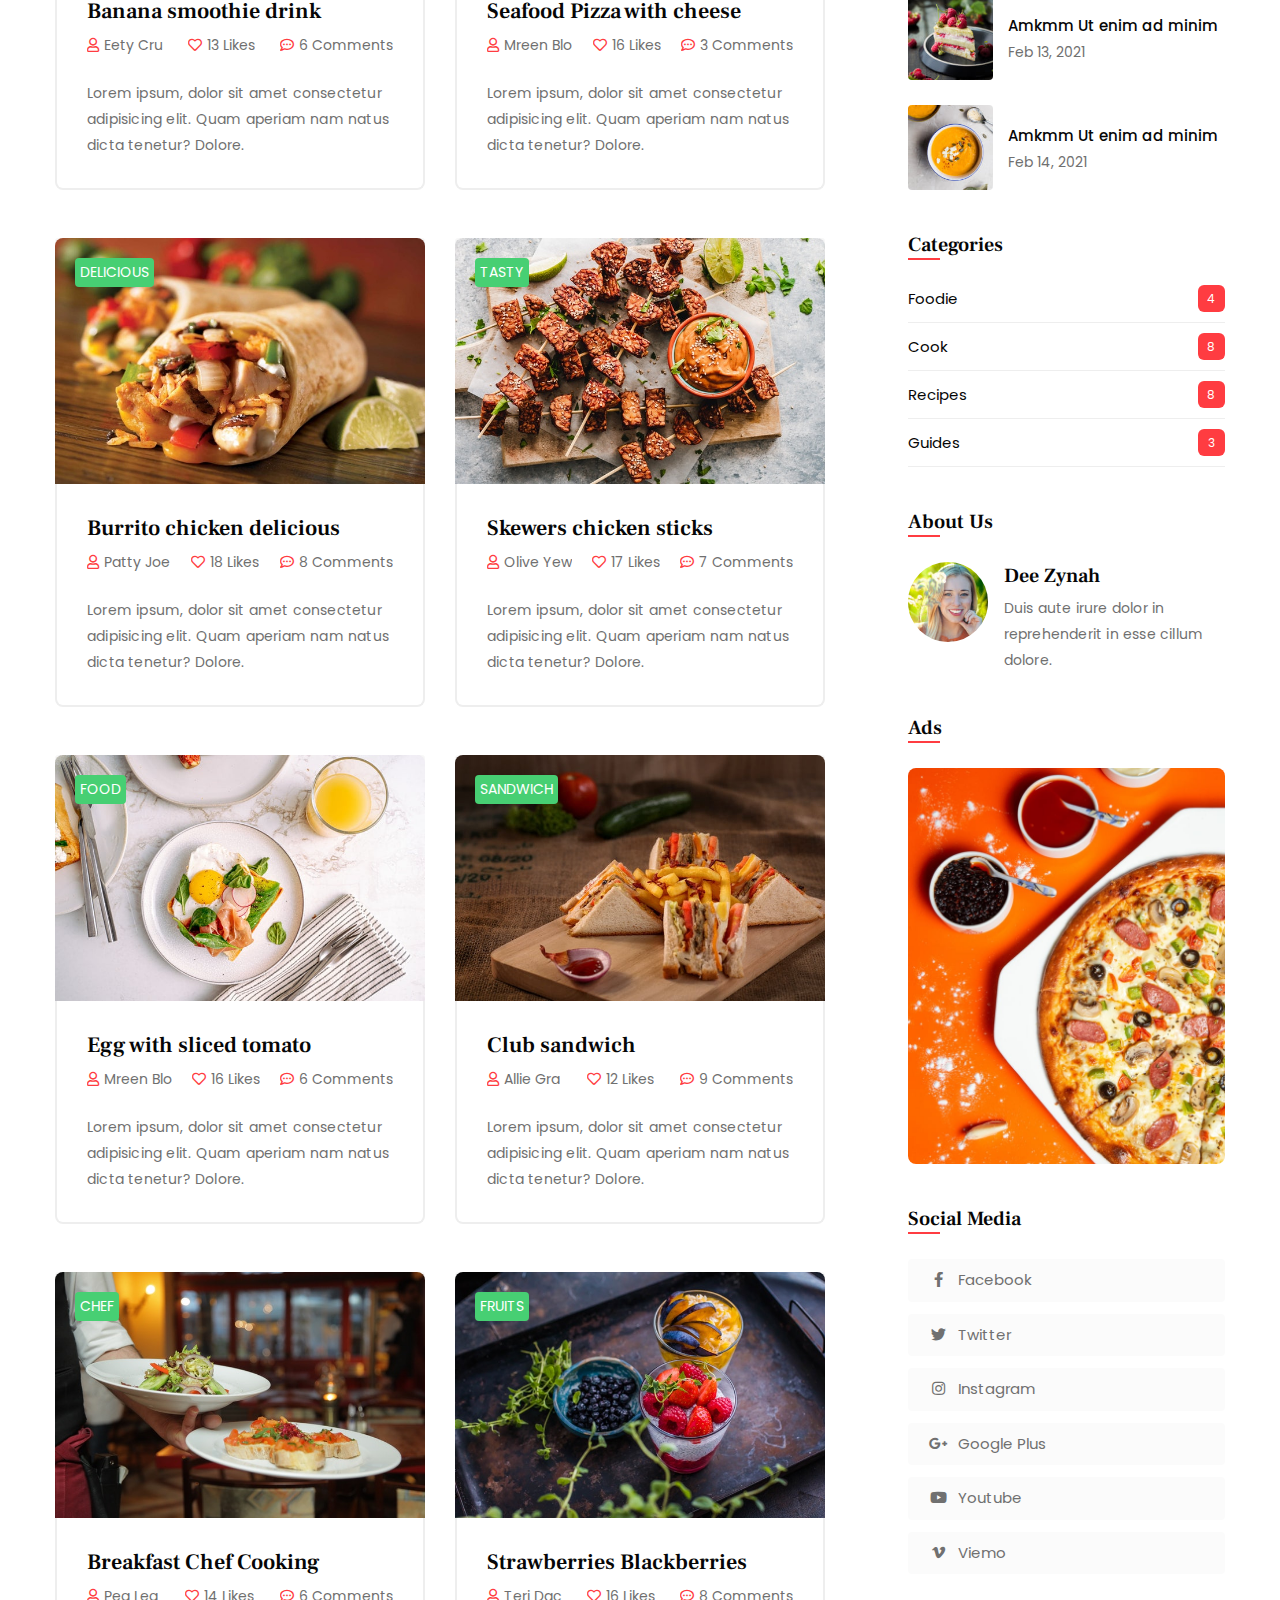
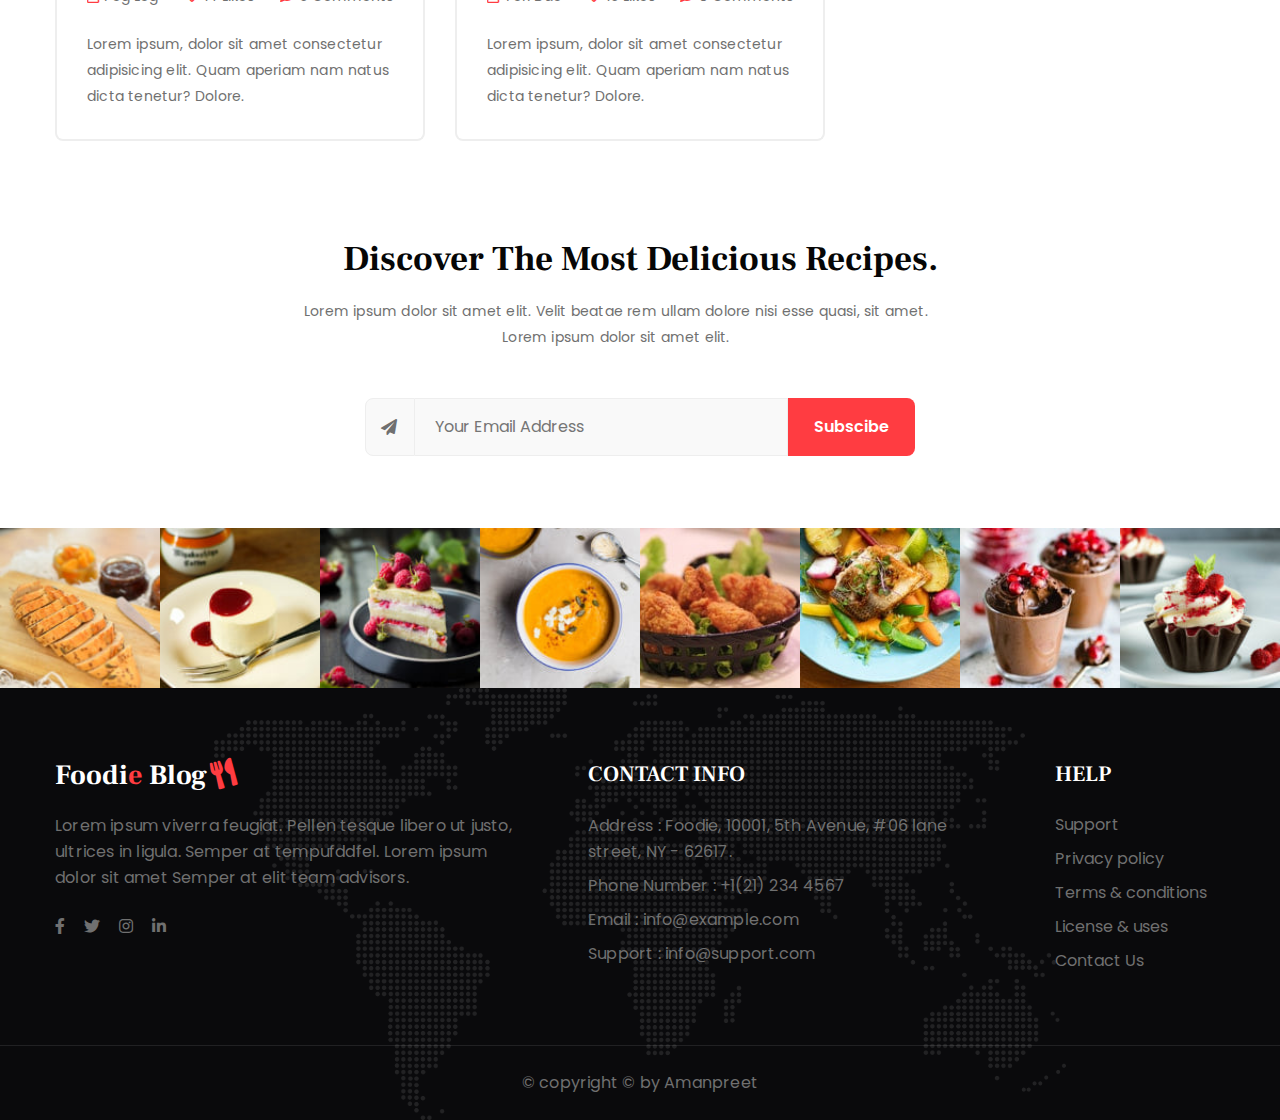
==== commit 28fa4b74: "9th commit" ====
--- a/index.html
+++ b/index.html
@@ -16,7 +16,20 @@
     <!-- Template CSS Style link -->
     <link rel="stylesheet" href="assets/css/style-starter.css">
 
-    
+    <script>
+        var chatbotContainer = document.getElementById("chatbot-container");
+        var chatbotFrame = document.getElementById("chatbot-frame");
+        var chatbotToggle = document.getElementById("chatbot-toggle");
+
+        chatbotToggle.onclick = function () {
+            chatbotContainer.classList.toggle("show");
+        }
+
+        // Change "path-to-your-chatbot-iframe" to the actual URL of your chatbot iframe
+        chatbotFrame.src = "https://webchat.botframework.com/embed/Frt-Final-Bot-bot?s=YOUR_SECRET_HERE";
+
+    </script>
+
 </head>
 
 <body>
@@ -62,6 +75,39 @@
                             <label class="button searchbutton" for="searchright"><i class="fas fa-search"></i></label>
                         </form>
                     </div>
+                    <div id="chatbot-container">
+                        <div id="chatbot-frame">
+                            <iframe src="path-to-your-chatbot-iframe" frameborder="0"></iframe>
+                        </div>
+                        <button id="chatbot-toggle">Chat with us</button>
+                        <style>#chatbot-container {
+                            position: fixed;
+                            bottom: 20px;
+                            right: 20px;
+                            z-index: 9999;
+                          }
+                          
+                          #chatbot-frame {
+                            display: none;
+                            width: 400px;
+                            height: 500px;
+                          }
+                          
+                          #chatbot-container.show #chatbot-frame {
+                            display: block;
+                          }
+                          
+                          #chatbot-toggle {
+                            display: block;
+                            margin: 10px auto;
+                            padding: 10px;
+                            border: none;
+                            border-radius: 5px;
+                            background-color: #4285f4;
+                            color: #fff;
+                            cursor: pointer;
+                          }</style>
+                    </div>
                 </div>
                 <!-- //search button -->
                 <!-- toggle switch for light and dark theme -->
@@ -90,8 +136,8 @@
             <div class="owl-blog owl-carousel owl-theme">
                 <div class="item">
                     <div class="news-img position-relative">
-                        <a href="blog-single.html"><img src="assets/images/banner-blog1.jpg" class="img-fluid img-responsive"
-                                alt="news image"></a>
+                        <a href="blog-single.html"><img src="assets/images/banner-blog1.jpg"
+                                class="img-fluid img-responsive" alt="news image"></a>
                         <div class="title-wrap">
                             <h4 class="title"><a href="blog-single.html">Happiness is an extra scoop of a soup</a></h4>
                             <ul class="admin-list mt-2 mb-4">
@@ -108,8 +154,8 @@
                 </div>
                 <div class="item">
                     <div class="news-img">
-                        <a href="blog-single.html"><img src="assets/images/banner-blog2.jpg" class="img-fluid img-responsive"
-                                alt="news image"></a>
+                        <a href="blog-single.html"><img src="assets/images/banner-blog2.jpg"
+                                class="img-fluid img-responsive" alt="news image"></a>
                         <div class="title-wrap">
                             <h4 class="title"><a href="blog-single.html">Barbecue grilled chicken & Sauce</a></h4>
                             <ul class="admin-list mt-2 mb-4">
@@ -126,8 +172,8 @@
                 </div>
                 <div class="item">
                     <div class="news-img">
-                        <a href="blog-single.html"><img src="assets/images/banner-blog3.jpg" class="img-fluid img-responsive"
-                                alt="news image"></a>
+                        <a href="blog-single.html"><img src="assets/images/banner-blog3.jpg"
+                                class="img-fluid img-responsive" alt="news image"></a>
                         <div class="title-wrap">
                             <h4 class="title"><a href="blog-single.html">Delicious pizza with mozzarella cheese</a></h4>
                             <ul class="admin-list mt-2 mb-4">
@@ -144,10 +190,11 @@
                 </div>
                 <div class="item">
                     <div class="news-img">
-                        <a href="blog-single.html"><img src="assets/images/banner-blog6.jpg" class="img-fluid img-responsive"
-                                alt="news image"></a>
+                        <a href="blog-single.html"><img src="assets/images/banner-blog6.jpg"
+                                class="img-fluid img-responsive" alt="news image"></a>
                         <div class="title-wrap">
-                            <h4 class="title"><a href="blog-single.html">How to make a quick and easy breakfast?</a></h4>
+                            <h4 class="title"><a href="blog-single.html">How to make a quick and easy breakfast?</a>
+                            </h4>
                             <ul class="admin-list mt-2 mb-4">
                                 <li><a href="#blog"><i class="far fa-user"></i>Mreen Blo
                                     </a></li>
@@ -162,8 +209,8 @@
                 </div>
                 <div class="item">
                     <div class="news-img">
-                        <a href="blog-single.html"><img src="assets/images/banner-blog5.jpg" class="img-fluid img-responsive"
-                                alt="news image"></a>
+                        <a href="blog-single.html"><img src="assets/images/banner-blog5.jpg"
+                                class="img-fluid img-responsive" alt="news image"></a>
                         <div class="title-wrap">
                             <h4 class="title"><a href="blog-single.html">Breakfast with Bun & White cream</a></h4>
                             <ul class="admin-list mt-2 mb-4">
@@ -180,8 +227,8 @@
                 </div>
                 <div class="item">
                     <div class="news-img">
-                        <a href="blog-single.html"><img src="assets/images/banner-blog8.jpg" class="img-fluid img-responsive"
-                                alt="news image"></a>
+                        <a href="blog-single.html"><img src="assets/images/banner-blog8.jpg"
+                                class="img-fluid img-responsive" alt="news image"></a>
                         <div class="title-wrap">
                             <h4 class="title"><a href="blog-single.html">12 must-eat breakfast egg sandwiches</a></h4>
                             <ul class="admin-list mt-2 mb-4">
@@ -198,8 +245,8 @@
                 </div>
                 <div class="item">
                     <div class="news-img">
-                        <a href="blog-single.html"><img src="assets/images/banner-blog4.jpg" class="img-fluid img-responsive"
-                                alt="news image"></a>
+                        <a href="blog-single.html"><img src="assets/images/banner-blog4.jpg"
+                                class="img-fluid img-responsive" alt="news image"></a>
                         <div class="title-wrap">
                             <h4 class="title"><a href="blog-single.html">The plate of rice & cooked meat</a></h4>
                             <ul class="admin-list mt-2 mb-4">
@@ -216,8 +263,8 @@
                 </div>
                 <div class="item">
                     <div class="news-img">
-                        <a href="blog-single.html"><img src="assets/images/banner-blog7.jpg" class="img-fluid img-responsive"
-                                alt="news image"></a>
+                        <a href="blog-single.html"><img src="assets/images/banner-blog7.jpg"
+                                class="img-fluid img-responsive" alt="news image"></a>
                         <div class="title-wrap">
                             <h4 class="title"><a href="blog-single.html">Best foods to take for a company visit</a></h4>
                             <ul class="admin-list mt-2 mb-4">
--- a/assets/css/style-starter.css
+++ b/assets/css/style-starter.css
@@ -21635,5 +21635,4 @@
     line-height: 35px;
   }
 }
-
 /* //team section */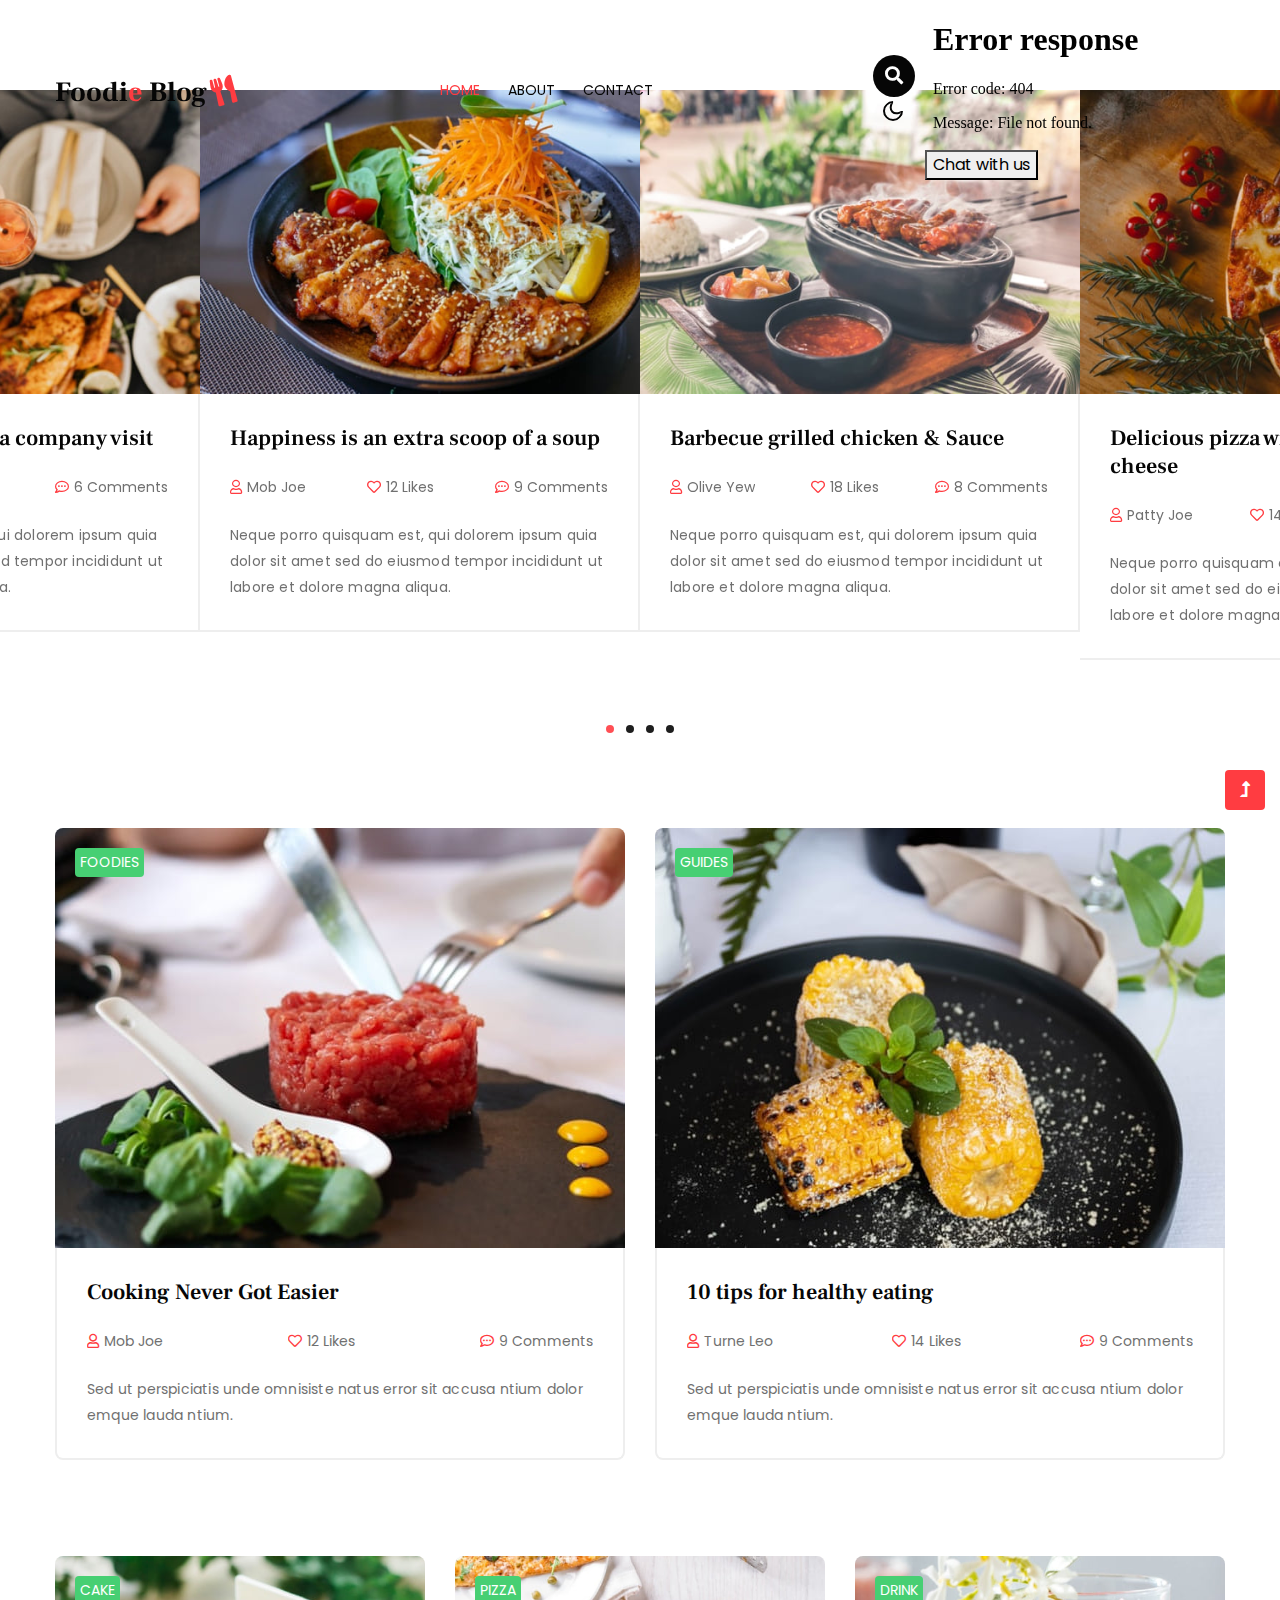
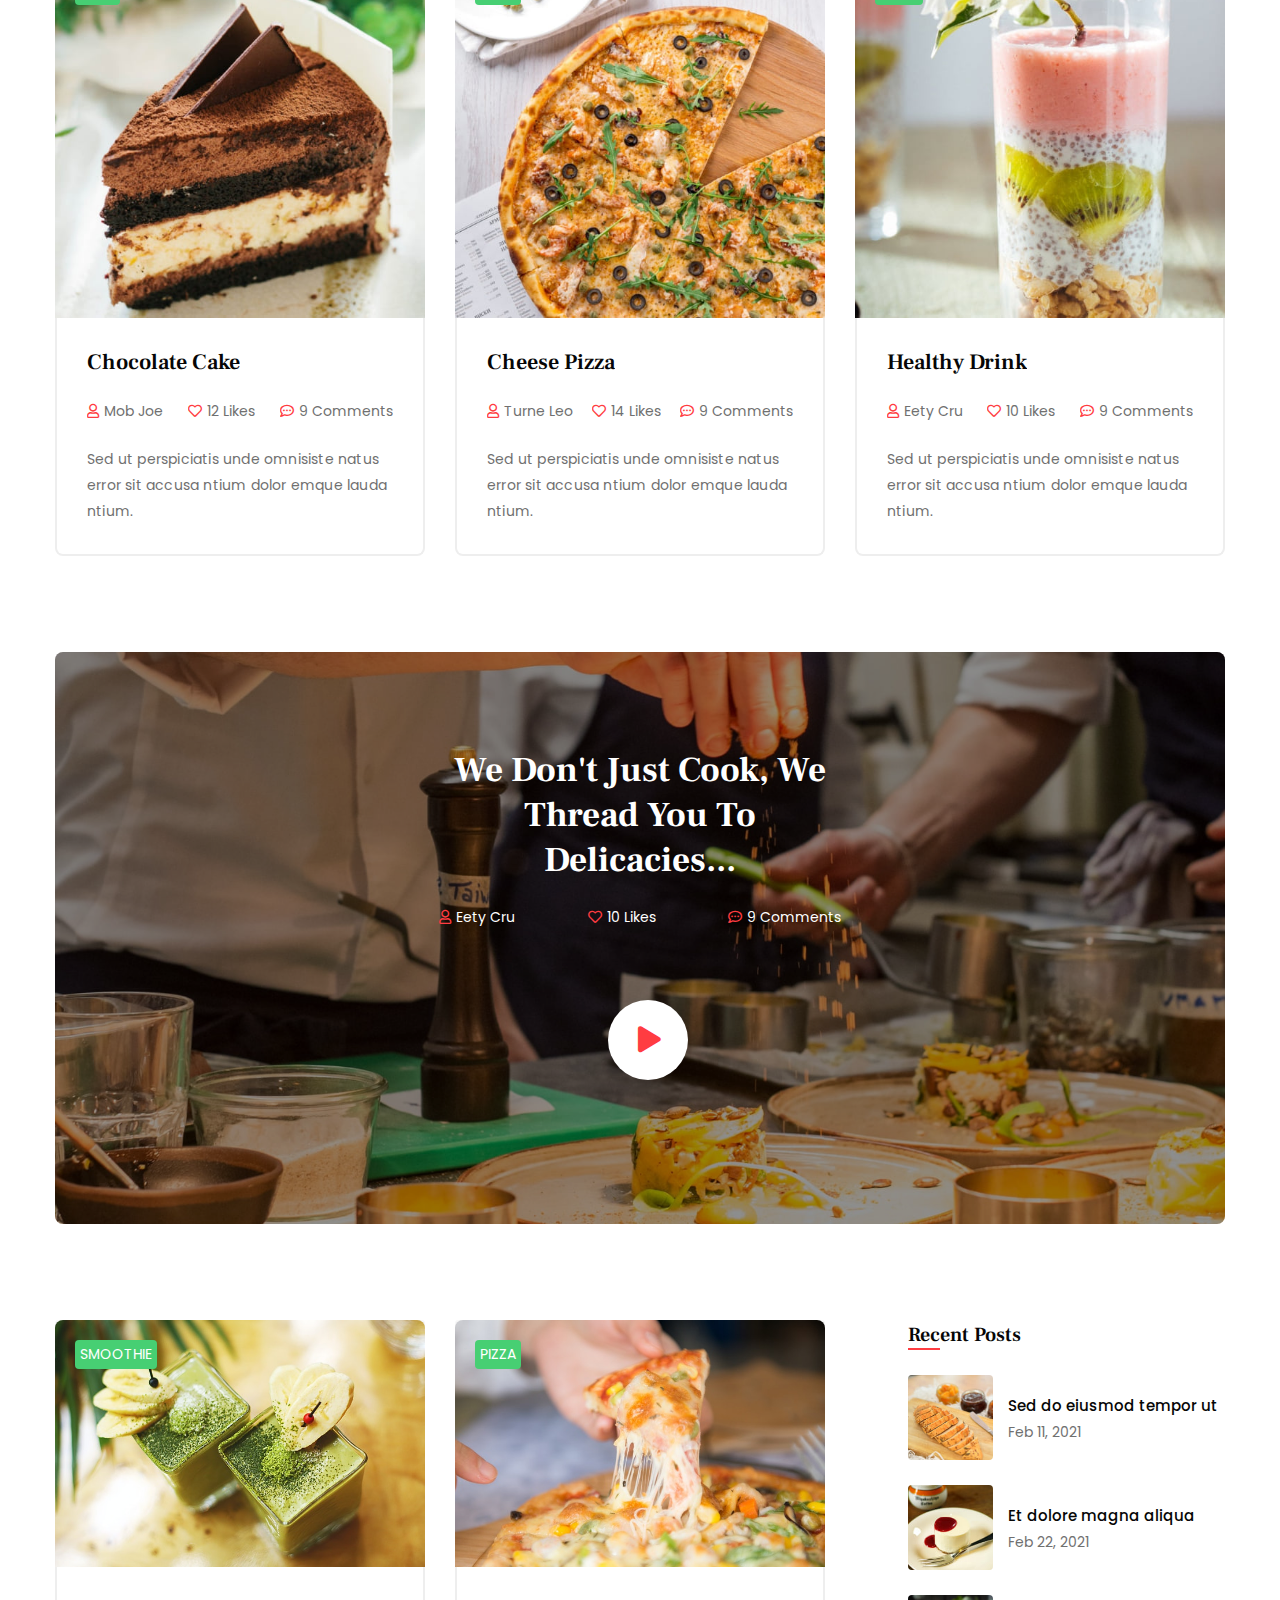
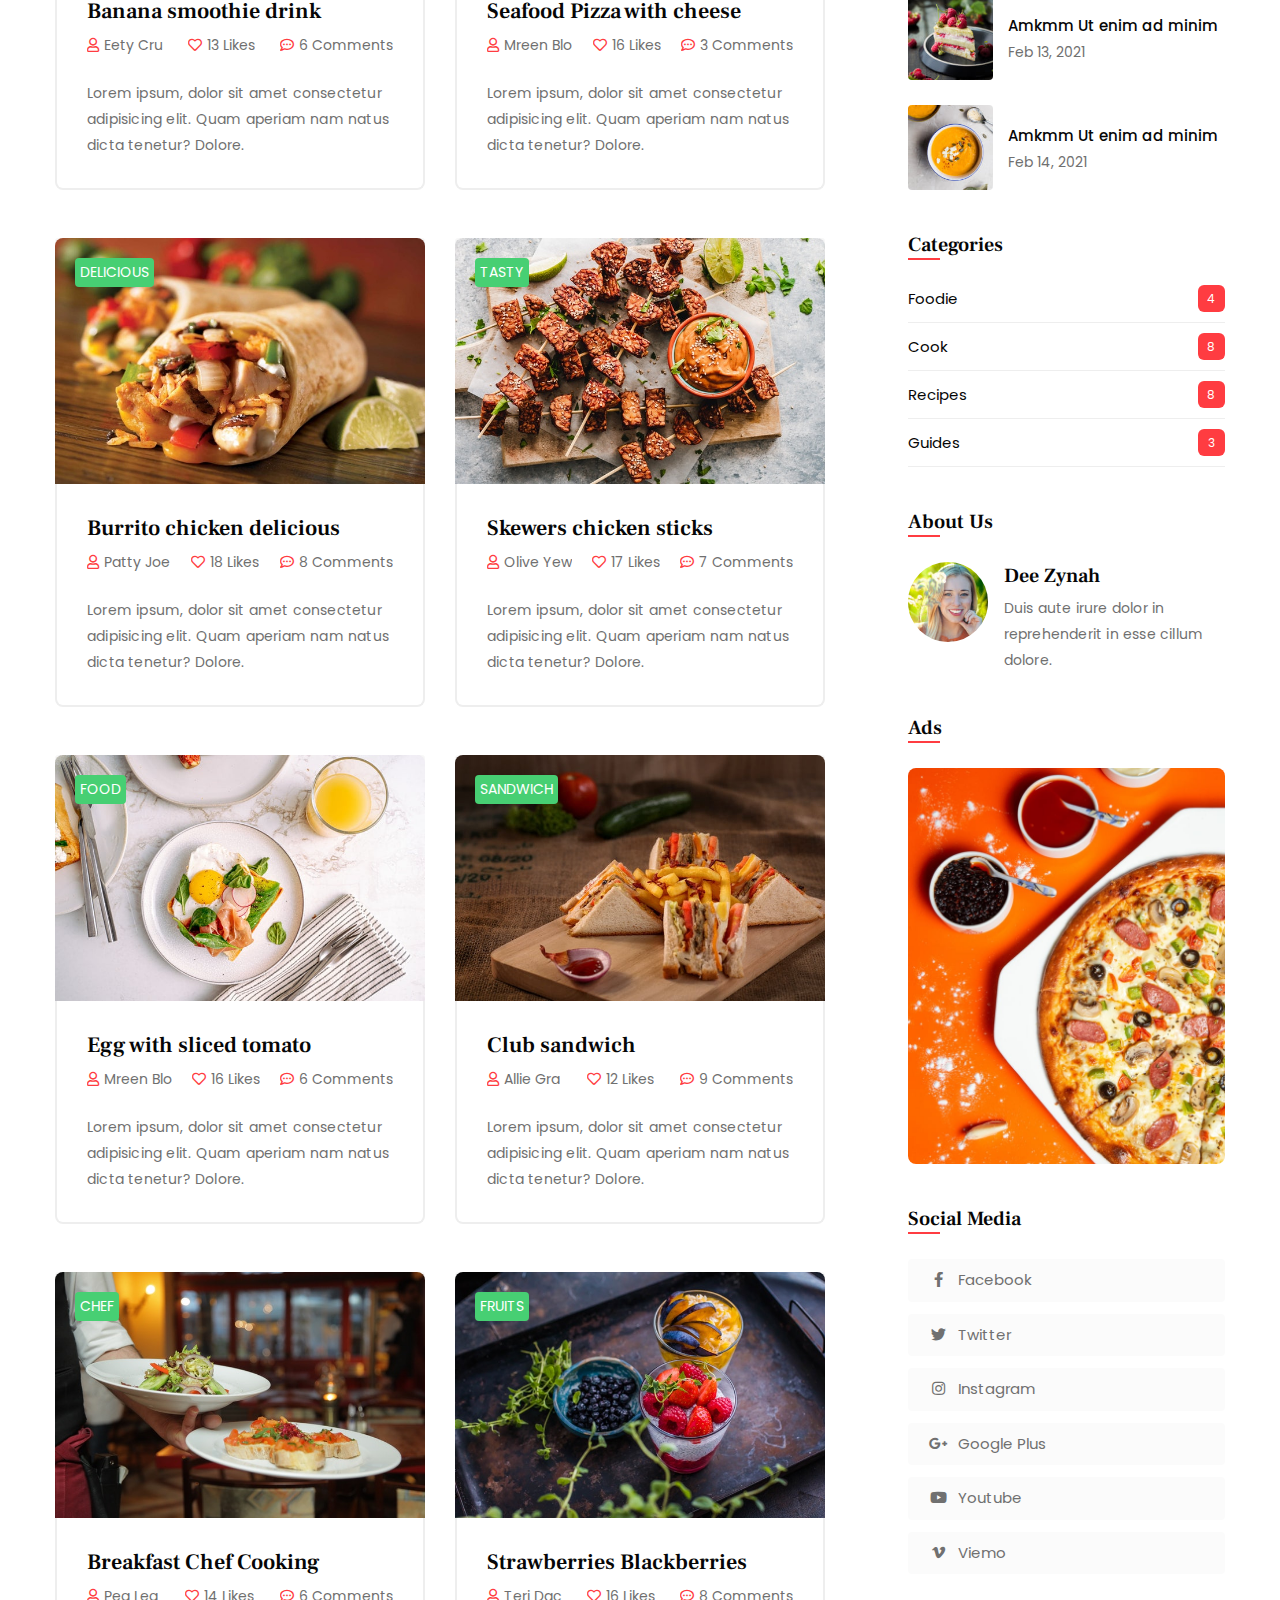
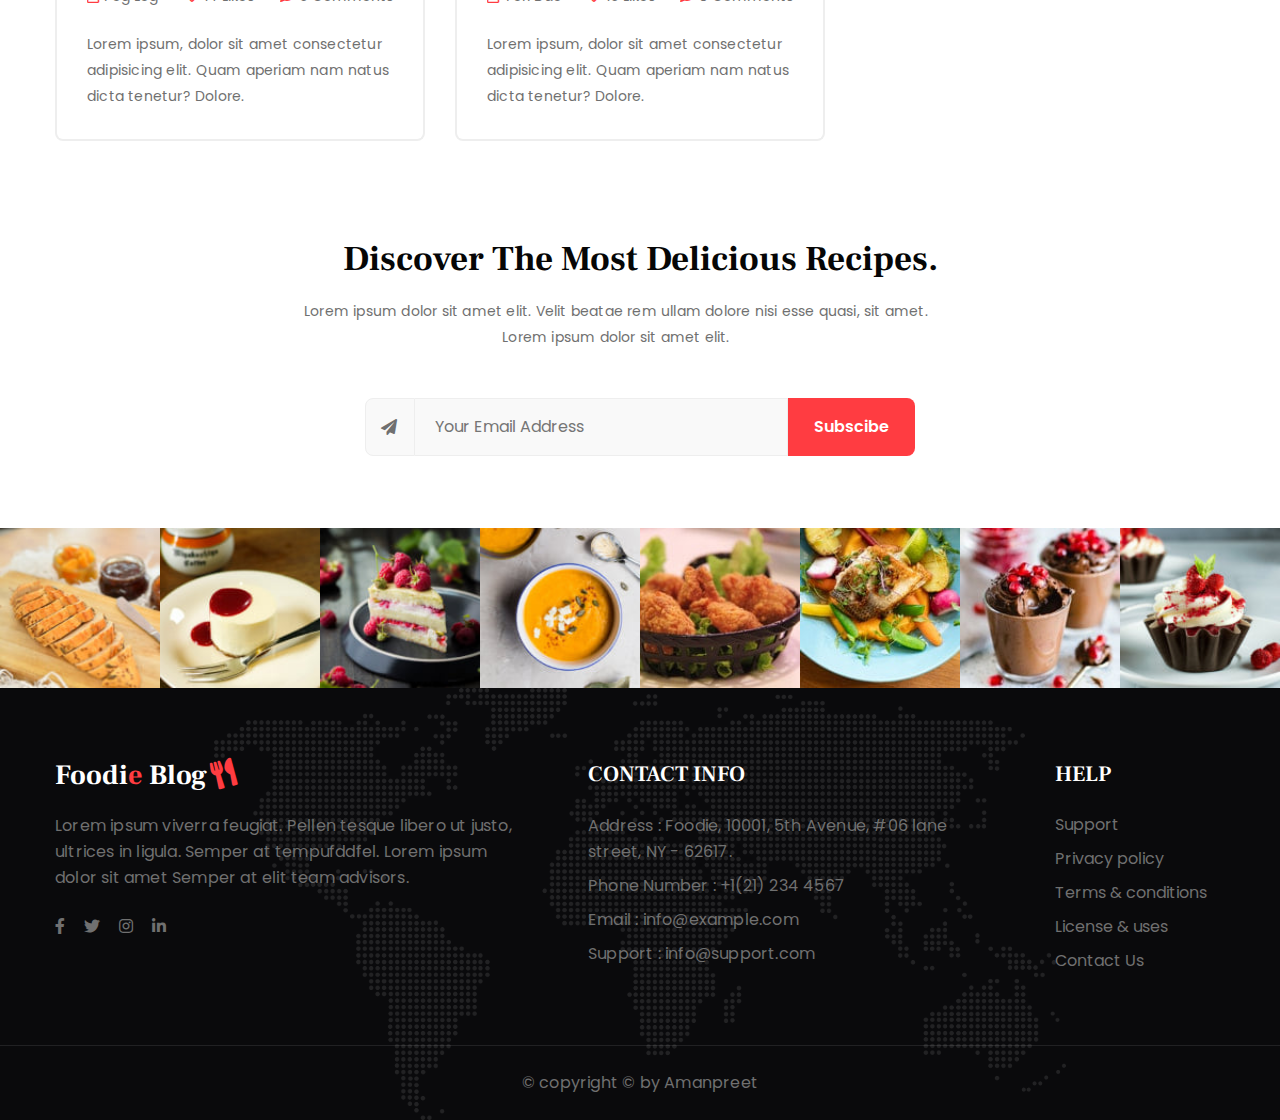
==== commit 3d247a40: "10th commit" ====
--- a/index.html
+++ b/index.html
@@ -74,40 +74,6 @@
                                 placeholder="Search">
                             <label class="button searchbutton" for="searchright"><i class="fas fa-search"></i></label>
                         </form>
-                    </div>
-                    <div id="chatbot-container">
-                        <div id="chatbot-frame">
-                            <iframe src="path-to-your-chatbot-iframe" frameborder="0"></iframe>
-                        </div>
-                        <button id="chatbot-toggle">Chat with us</button>
-                        <style>#chatbot-container {
-                            position: fixed;
-                            bottom: 20px;
-                            right: 20px;
-                            z-index: 9999;
-                          }
-                          
-                          #chatbot-frame {
-                            display: none;
-                            width: 400px;
-                            height: 500px;
-                          }
-                          
-                          #chatbot-container.show #chatbot-frame {
-                            display: block;
-                          }
-                          
-                          #chatbot-toggle {
-                            display: block;
-                            margin: 10px auto;
-                            padding: 10px;
-                            border: none;
-                            border-radius: 5px;
-                            background-color: #4285f4;
-                            color: #fff;
-                            cursor: pointer;
-                          }</style>
-                    </div>
                 </div>
                 <!-- //search button -->
                 <!-- toggle switch for light and dark theme -->
@@ -124,6 +90,14 @@
                         </div>
                     </nav>
                 </div>
+
+            </div>
+            <div id="chatbot-container">
+                <div id="chatbot-frame">
+                    <iframe src="path-to-your-chatbot-iframe" frameborder="0"></iframe>
+                </div>
+                <button id="chatbot-toggle">Chat with us</button>
+            </div>
                 <!-- //toggle switch for light and dark theme -->
             </nav>
         </div>
--- a/assets/css/style-starter.css
+++ b/assets/css/style-starter.css
@@ -21634,5 +21634,33 @@
     font-size: 22px;
     line-height: 35px;
   }
+
+  #chatbot-container {
+    position: fixed;
+    bottom: 20px;
+    right: 20px;
+    z-index: 9999;
+  }
+  
+  #chatbot-frame {
+    display: none;
+    width: 400px;
+    height: 500px;
+  }
+  
+  #chatbot-container.show #chatbot-frame {
+    display: block;
+  }
+  
+  #chatbot-toggle {
+    display: block;
+    margin: 10px auto;
+    padding: 10px;
+    border: none;
+    border-radius: 5px;
+    background-color: #4285f4;
+    color: #fff;
+    cursor: pointer;
+  }
 }
 /* //team section */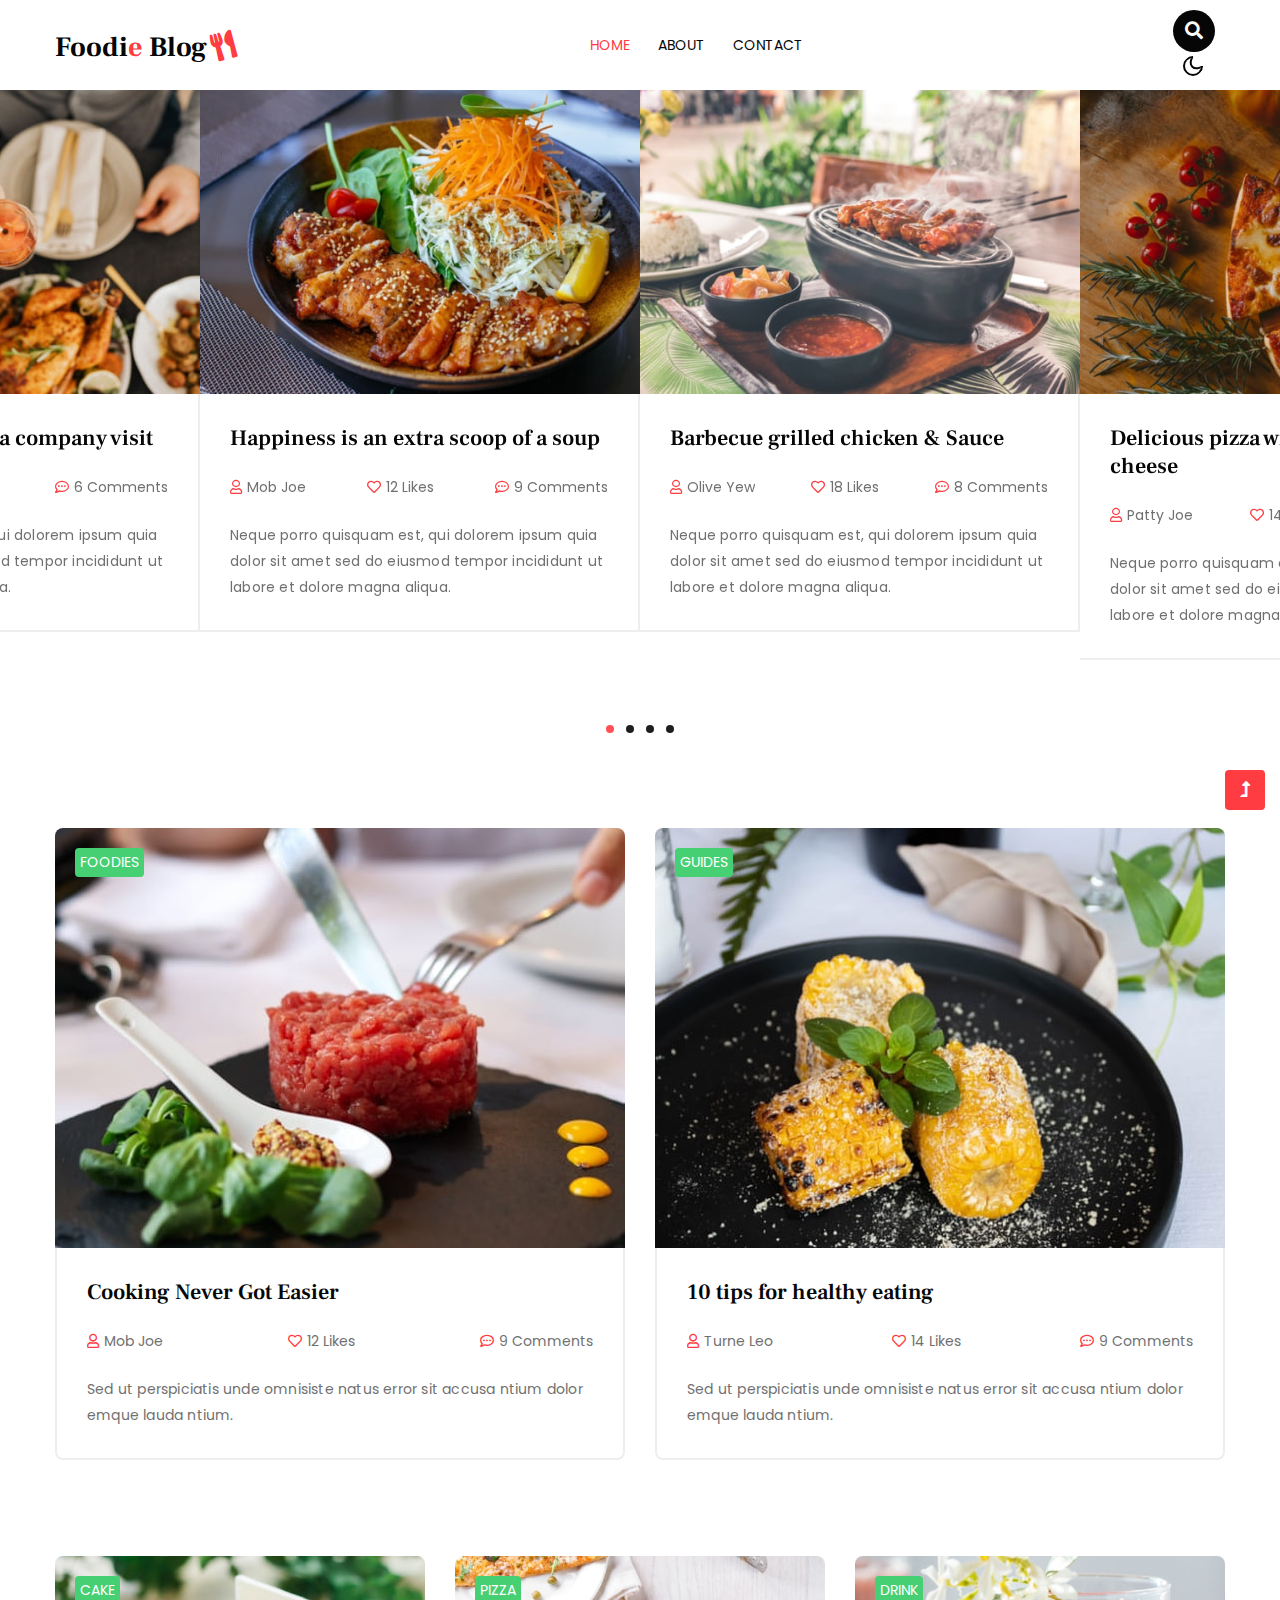
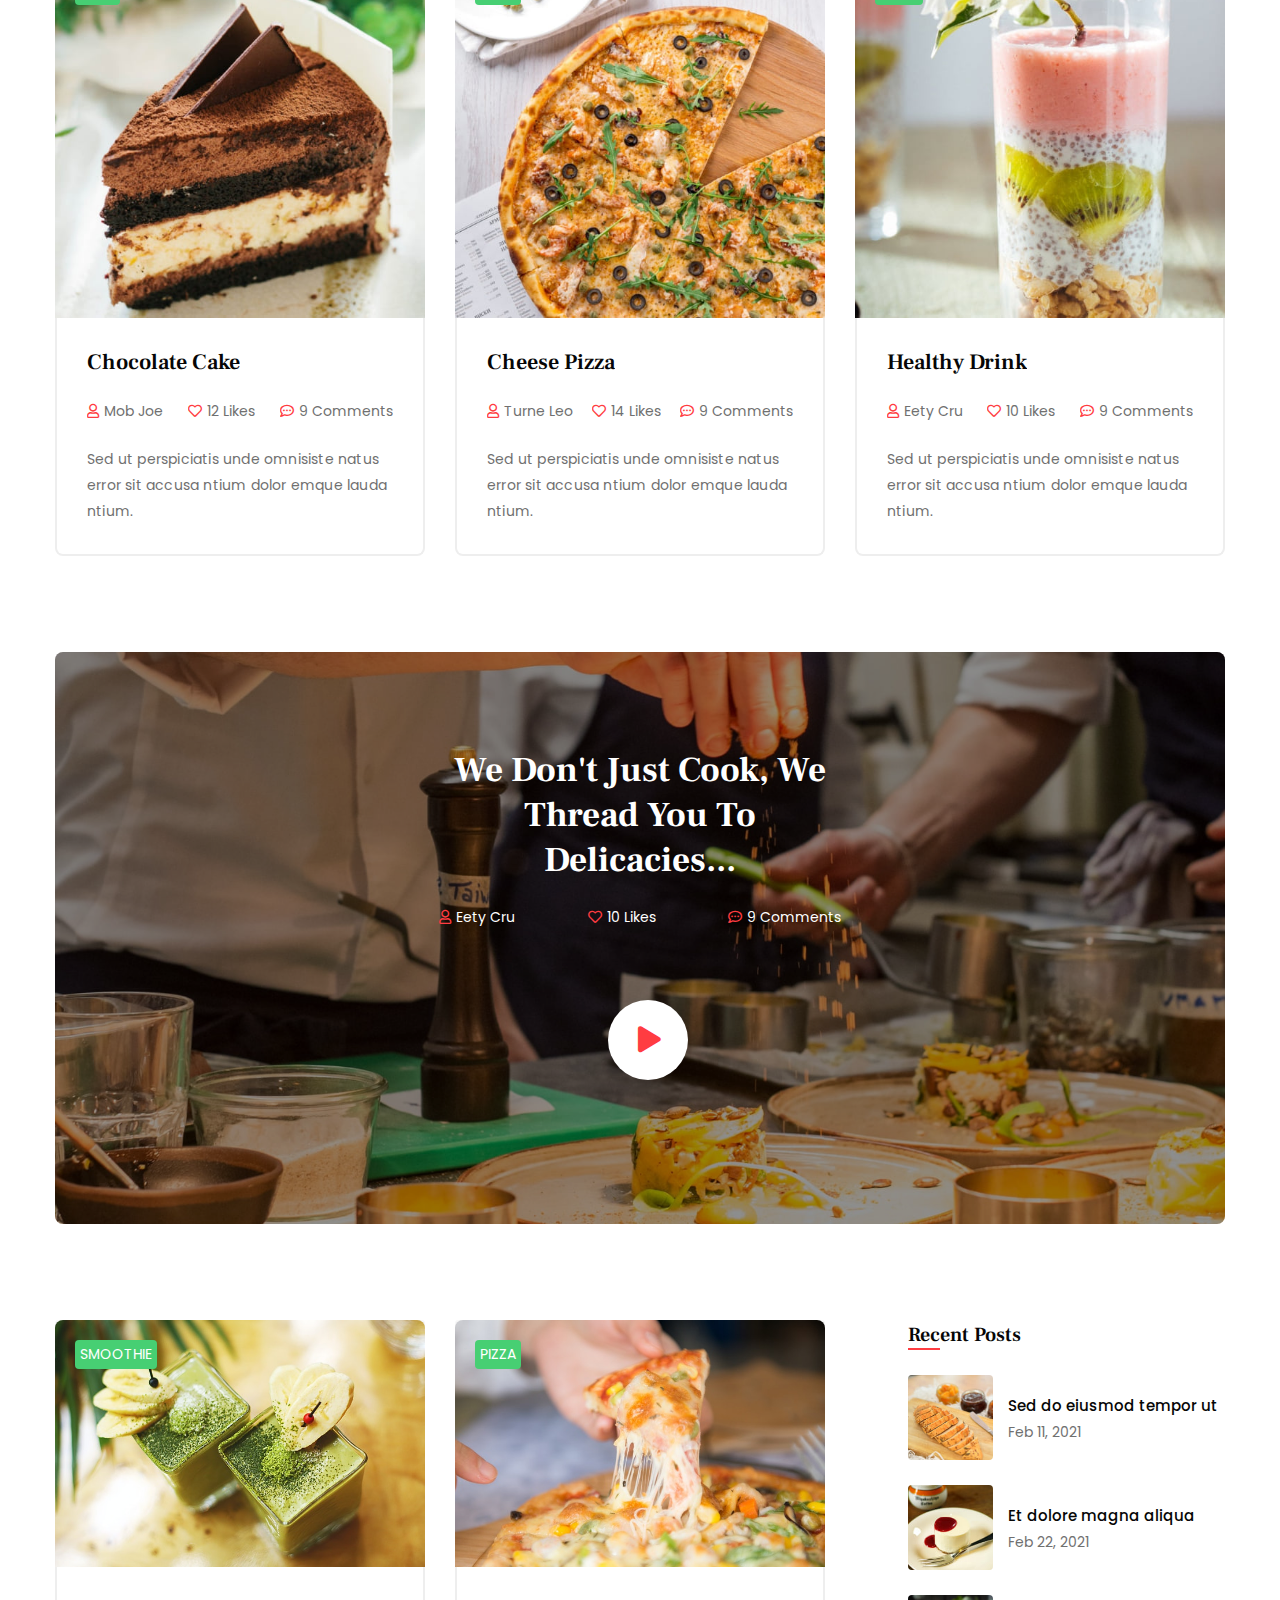
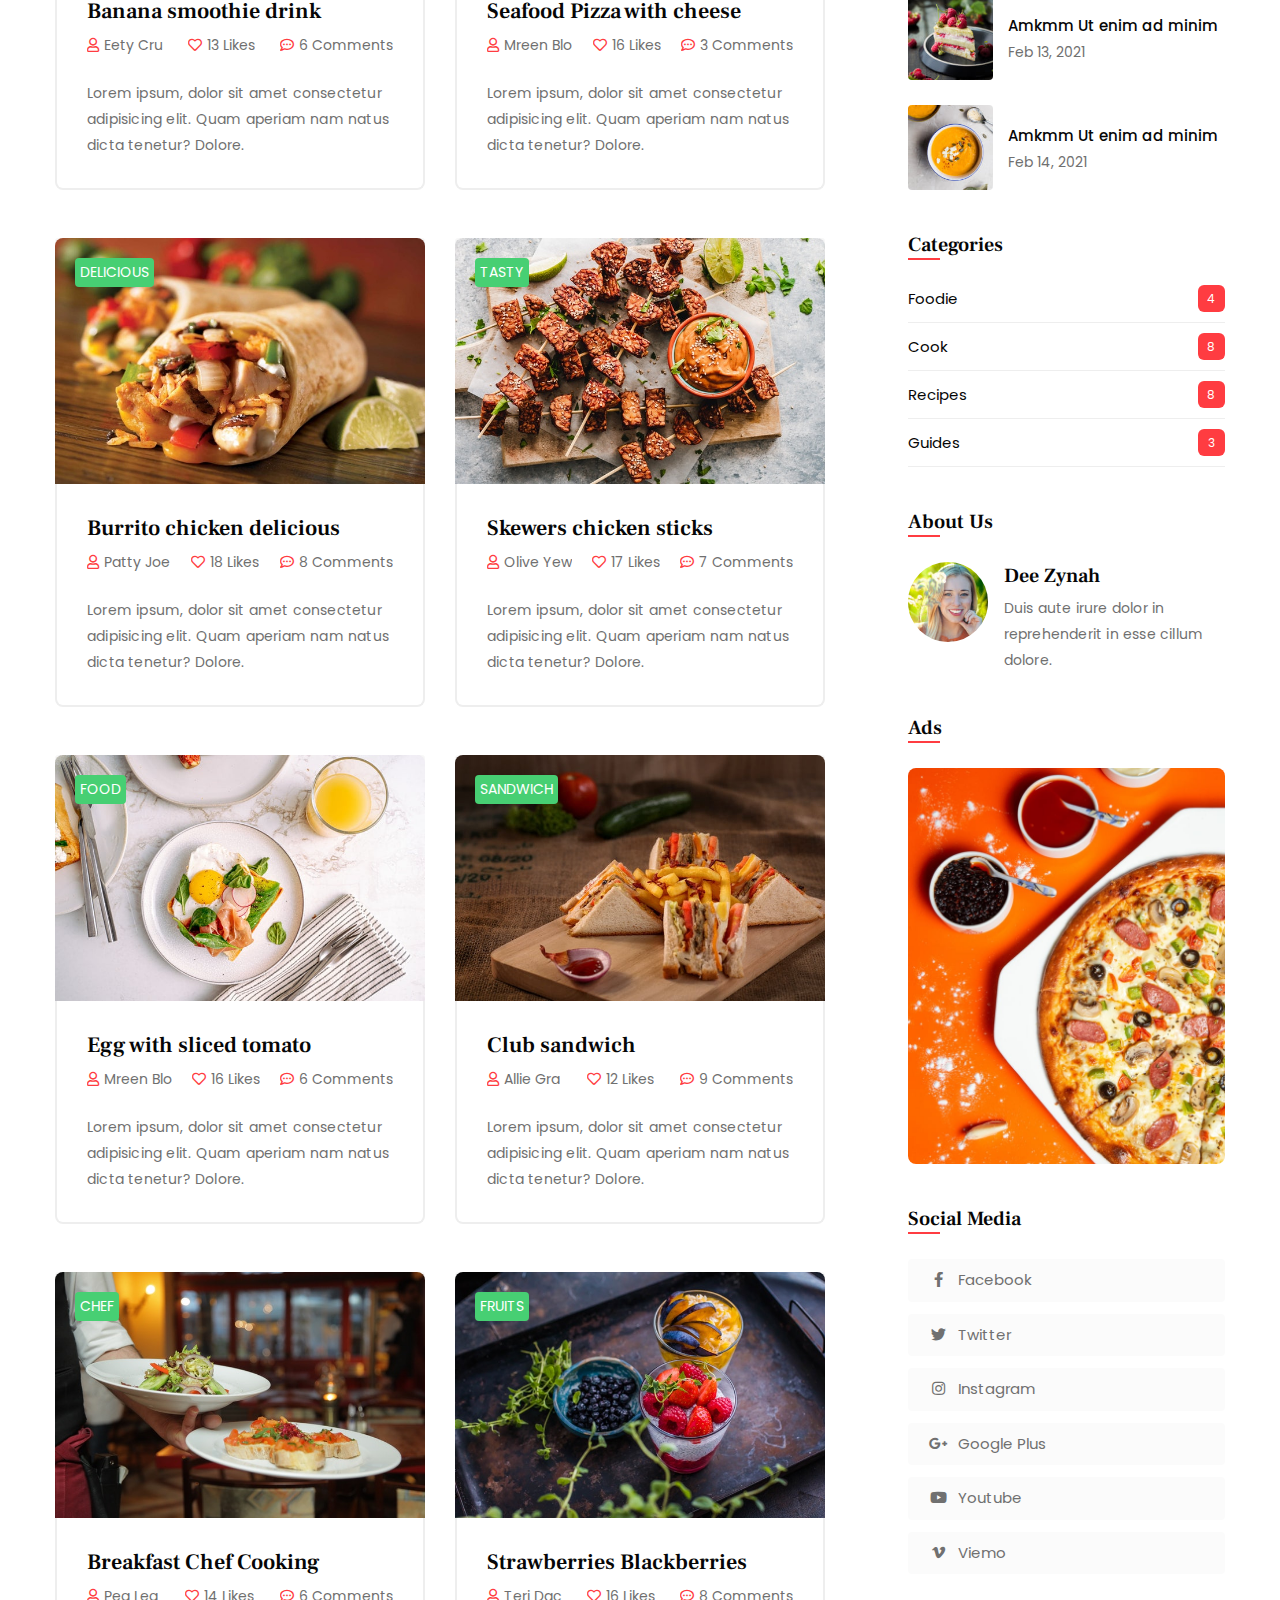
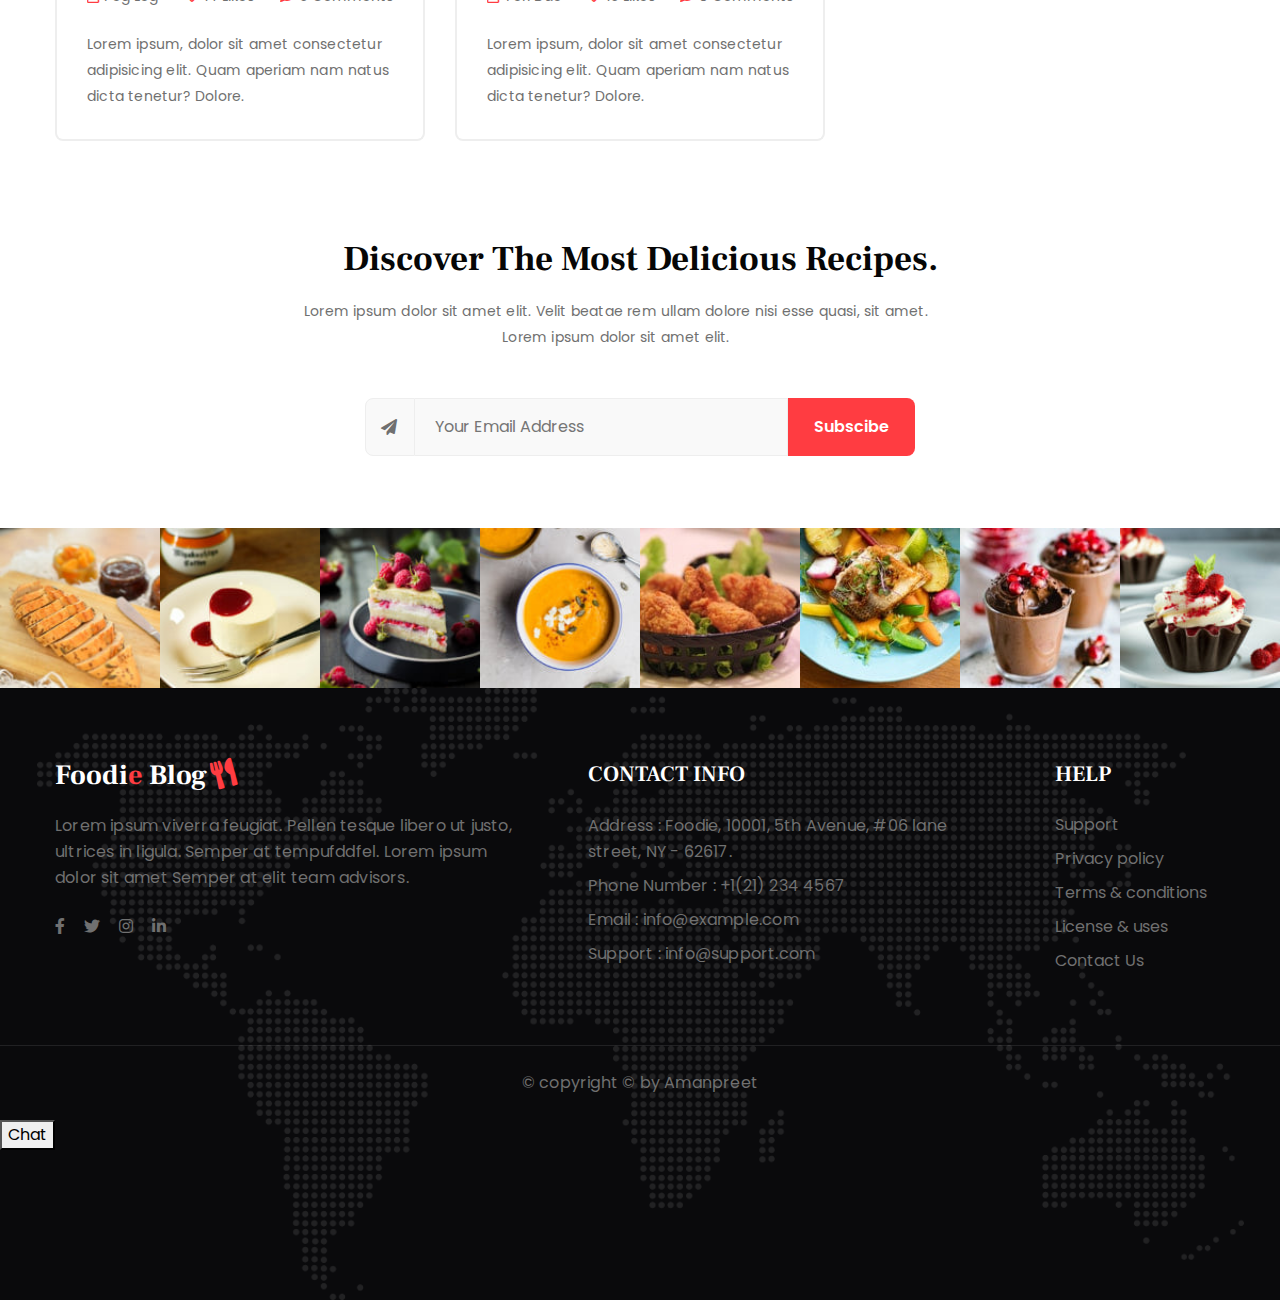
==== commit 37029f02: "final commit" ====
--- a/index.html
+++ b/index.html
@@ -17,16 +17,23 @@
     <link rel="stylesheet" href="assets/css/style-starter.css">
 
     <script>
-        var chatbotContainer = document.getElementById("chatbot-container");
-        var chatbotFrame = document.getElementById("chatbot-frame");
-        var chatbotToggle = document.getElementById("chatbot-toggle");
-
-        chatbotToggle.onclick = function () {
-            chatbotContainer.classList.toggle("show");
-        }
-
-        // Change "path-to-your-chatbot-iframe" to the actual URL of your chatbot iframe
-        chatbotFrame.src = "https://webchat.botframework.com/embed/Frt-Final-Bot-bot?s=YOUR_SECRET_HERE";
+        // var chatbotContainer = document.getElementById("chatbot-container");
+        // var chatbotFrame = document.getElementById("chatbot-frame");
+        // var chatbotToggle = document.getElementById("chatbot-toggle");
+
+        // chatbotToggle.onclick = function () {
+        //     chatbotContainer.classList.toggle("show");
+        // }
+
+        // // Change "path-to-your-chatbot-iframe" to the actual URL of your chatbot iframe
+        // chatbotFrame.src = "https://webchat.botframework.com/embed/Frt-Final-Bot-bot?s=x1rMHhuRSbg.HG53MTdeiNO2C6Vr-ouDH6EPId2IzI-hNTreDjrlv8I";
+
+        const chatButton = document.getElementById('chat-button');
+        const chatWindow = document.getElementById('chat-window');
+
+        chatButton.addEventListener('click', function () {
+            chatWindow.style.display = 'block';
+        });
 
     </script>
 
@@ -74,30 +81,24 @@
                                 placeholder="Search">
                             <label class="button searchbutton" for="searchright"><i class="fas fa-search"></i></label>
                         </form>
-                </div>
-                <!-- //search button -->
-                <!-- toggle switch for light and dark theme -->
-                <div class="cont-ser-position">
-                    <nav class="navigation">
-                        <div class="theme-switch-wrapper">
-                            <label class="theme-switch" for="checkbox">
-                                <input type="checkbox" id="checkbox">
-                                <div class="mode-container">
-                                    <i class="gg-sun"></i>
-                                    <i class="gg-moon"></i>
-                                </div>
-                            </label>
-                        </div>
-                    </nav>
-                </div>
-
-            </div>
-            <div id="chatbot-container">
-                <div id="chatbot-frame">
-                    <iframe src="path-to-your-chatbot-iframe" frameborder="0"></iframe>
-                </div>
-                <button id="chatbot-toggle">Chat with us</button>
-            </div>
+                    </div>
+                    <!-- //search button -->
+                    <!-- toggle switch for light and dark theme -->
+                    <div class="cont-ser-position">
+                        <nav class="navigation">
+                            <div class="theme-switch-wrapper">
+                                <label class="theme-switch" for="checkbox">
+                                    <input type="checkbox" id="checkbox">
+                                    <div class="mode-container">
+                                        <i class="gg-sun"></i>
+                                        <i class="gg-moon"></i>
+                                    </div>
+                                </label>
+                            </div>
+                        </nav>
+                    </div>
+
+                </div>
                 <!-- //toggle switch for light and dark theme -->
             </nav>
         </div>
@@ -848,6 +849,27 @@
             </div>
         </section>
         <!-- //copyright -->
+
+        <div class="floating-chat">
+            <button id="chat-button">Chat</button>
+            <div id="chat-window">
+                <!-- Chat window content goes here -->
+                <iframe
+                    src="https://webchat.botframework.com/embed/Frt-Final-Bot-bot?s=x1rMHhuRSbg.HG53MTdeiNO2C6Vr-ouDH6EPId2IzI-hNTreDjrlv8I"
+                    frameborder="0"></iframe>
+            </div>
+        </div>
+
+        <!-- <div id="chatbot-container">
+            <div id="chatbot-frame">
+                <iframe
+                    src="https://webchat.botframework.com/embed/Frt-Final-Bot-bot?s=x1rMHhuRSbg.HG53MTdeiNO2C6Vr-ouDH6EPId2IzI-hNTreDjrlv8I"
+                    style='min-width: 400px; width: 100%; min-height: 500px;' frameborder="0"></iframe> 
+                     
+            </div>
+            <button id="chatbot-toggle">Chat with us</button>
+        </div> -->
+
     </footer>
     <!-- //footer -->
 
@@ -856,6 +878,9 @@
     <button onclick="topFunction()" id="movetop" title="Go to top">
         <span class="fas fa-level-up-alt" aria-hidden="true"></span>
     </button>
+
+
+
     <script>
         // When the user scrolls down 20px from the top of the document, show the button
         window.onscroll = function () {
--- a/assets/css/style-starter.css
+++ b/assets/css/style-starter.css
@@ -21635,7 +21635,7 @@
     line-height: 35px;
   }
 
-  #chatbot-container {
+   /* #chatbot-container {
     position: fixed;
     bottom: 20px;
     right: 20px;
@@ -21661,6 +21661,38 @@
     background-color: #4285f4;
     color: #fff;
     cursor: pointer;
-  }
+  }  */
+
+  .floating-chat {
+    position: fixed;
+    bottom: 20px;
+    right: 20px;
+    z-index: 999;
+  }
+  
+  .floating-chat button {
+    background-color: #007bff;
+    color: white;
+    border: none;
+    border-radius: 50%;
+    width: 60px;
+    height: 60px;
+    font-size: 24px;
+    cursor: pointer;
+    box-shadow: 0px 0px 10px rgba(0, 0, 0, 0.3);
+  }
+  
+  #chat-window {
+    display: none;
+    position: right;
+    bottom: 100px;
+    right: 20px;
+    width: 300px;
+    height: 400px;
+    background-color: white;
+    box-shadow: 0px 0px 10px rgba(0, 0, 0, 0.3);
+  }
+  
+  
 }
 /* //team section */